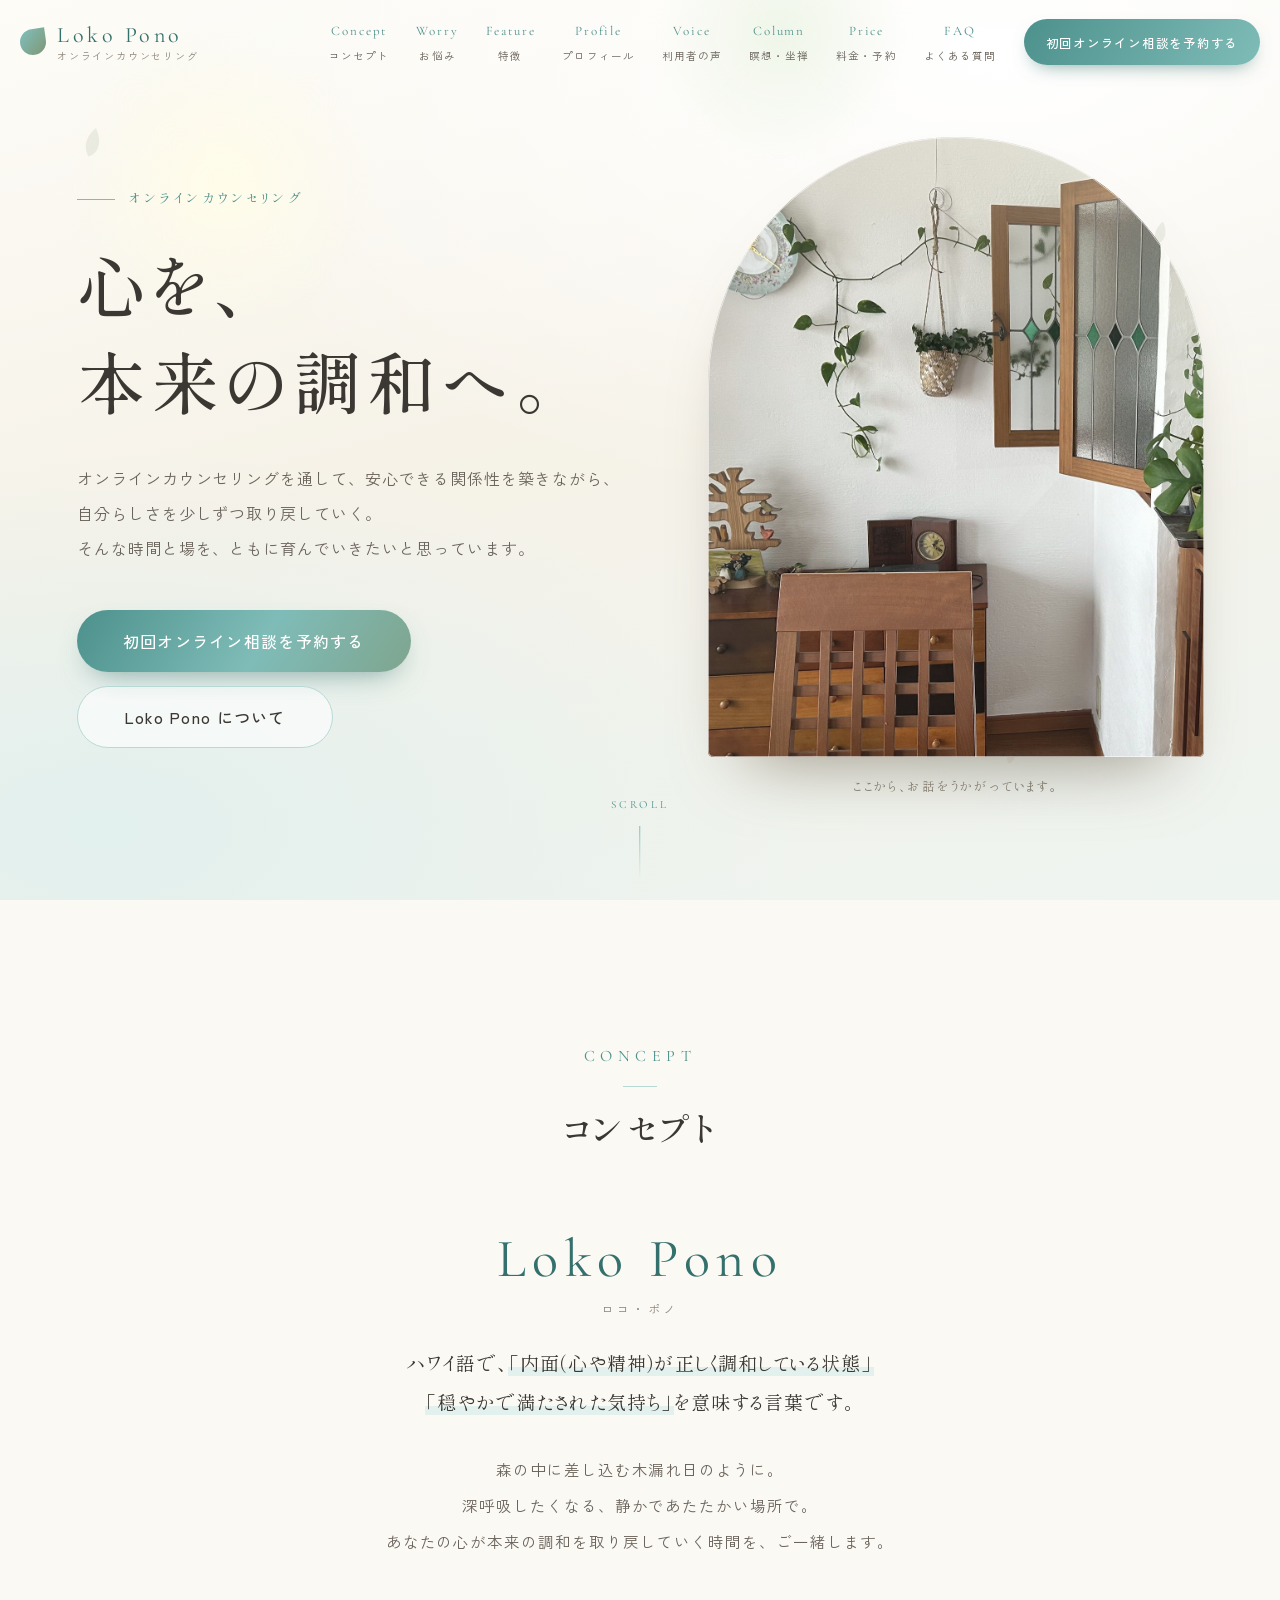
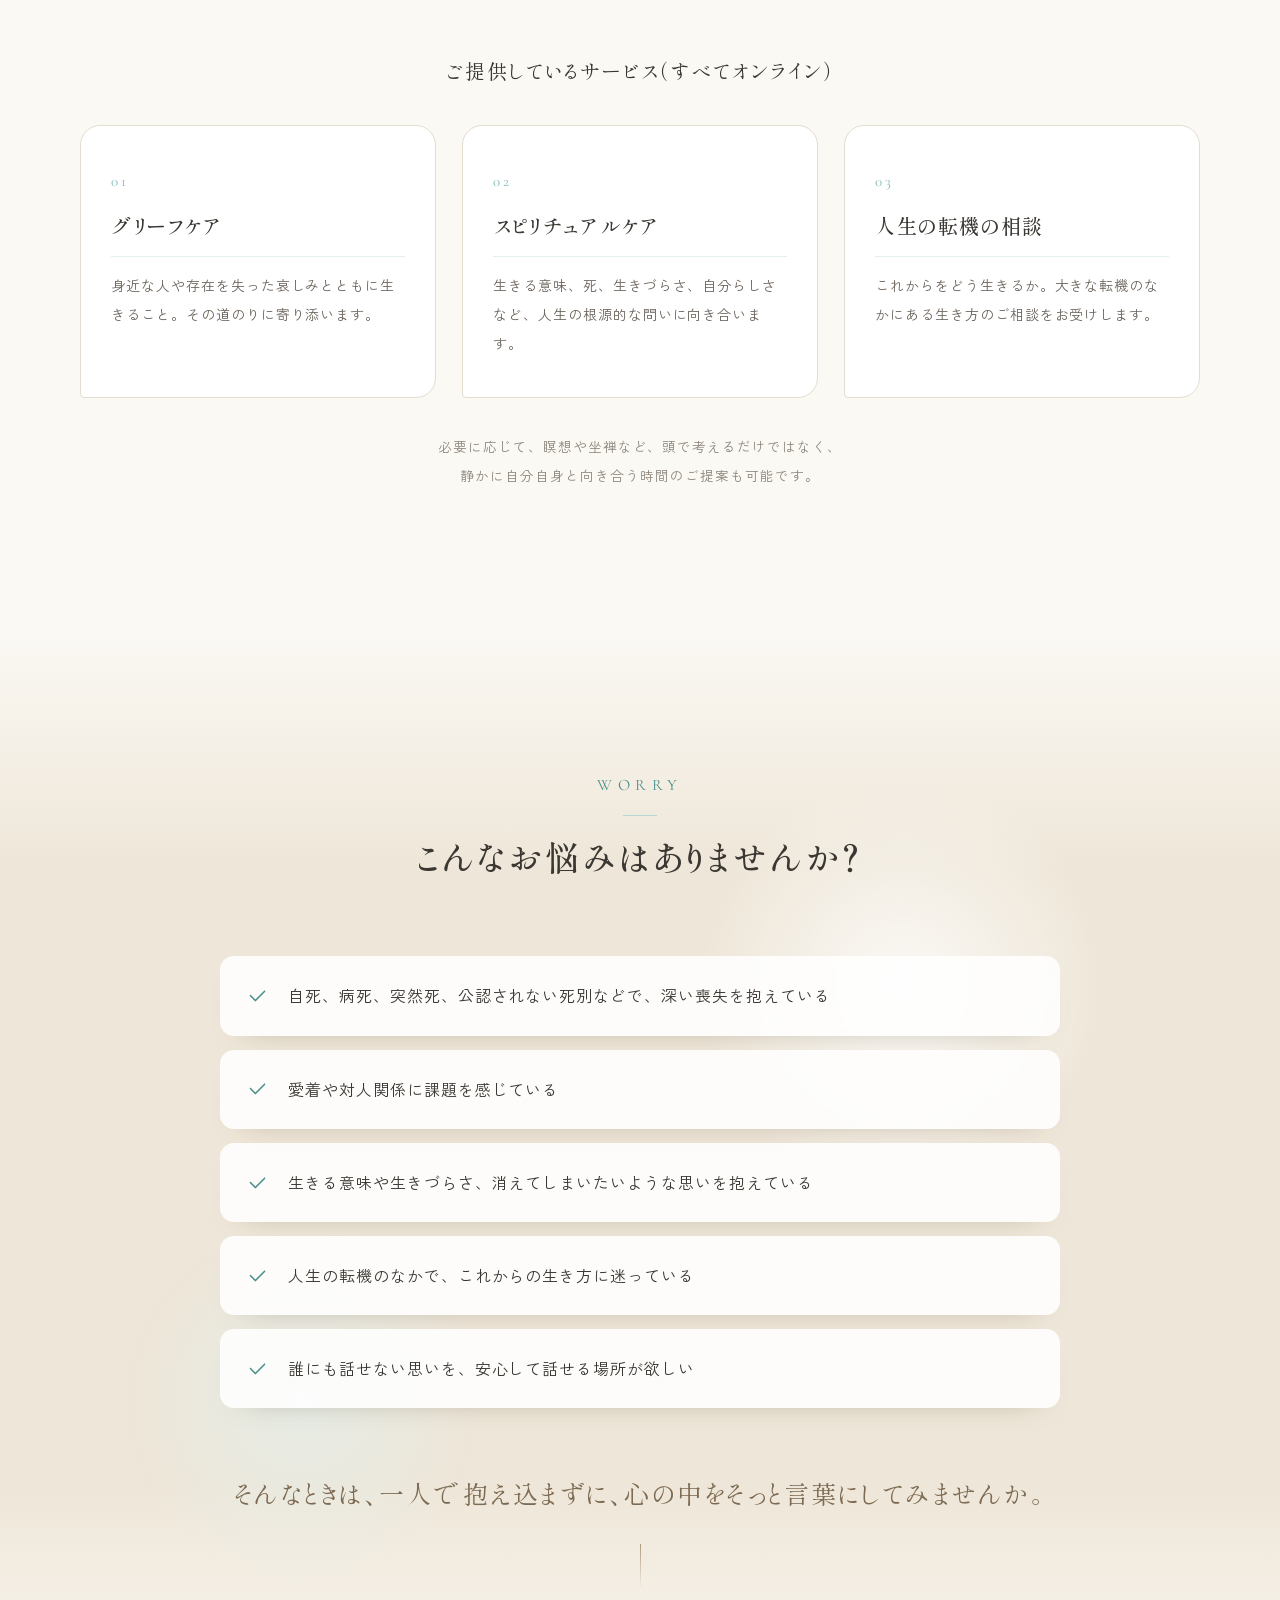
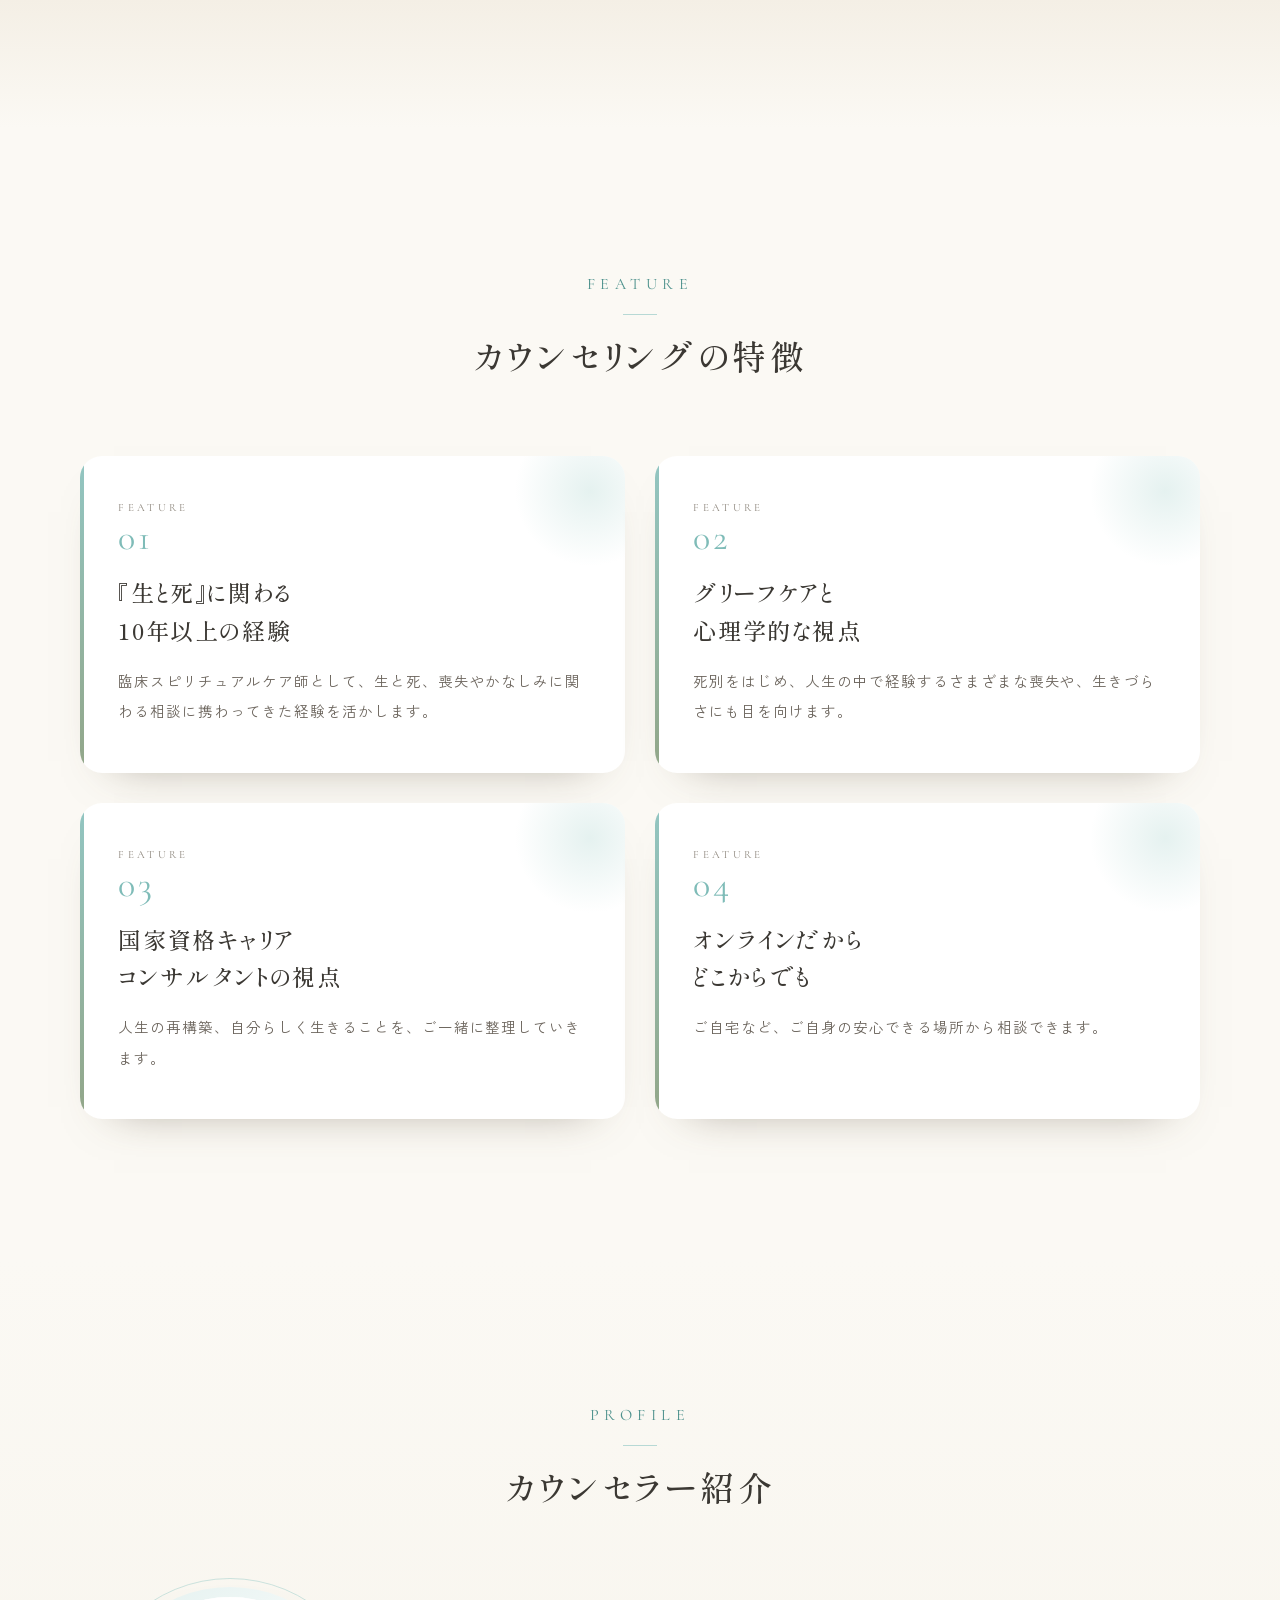
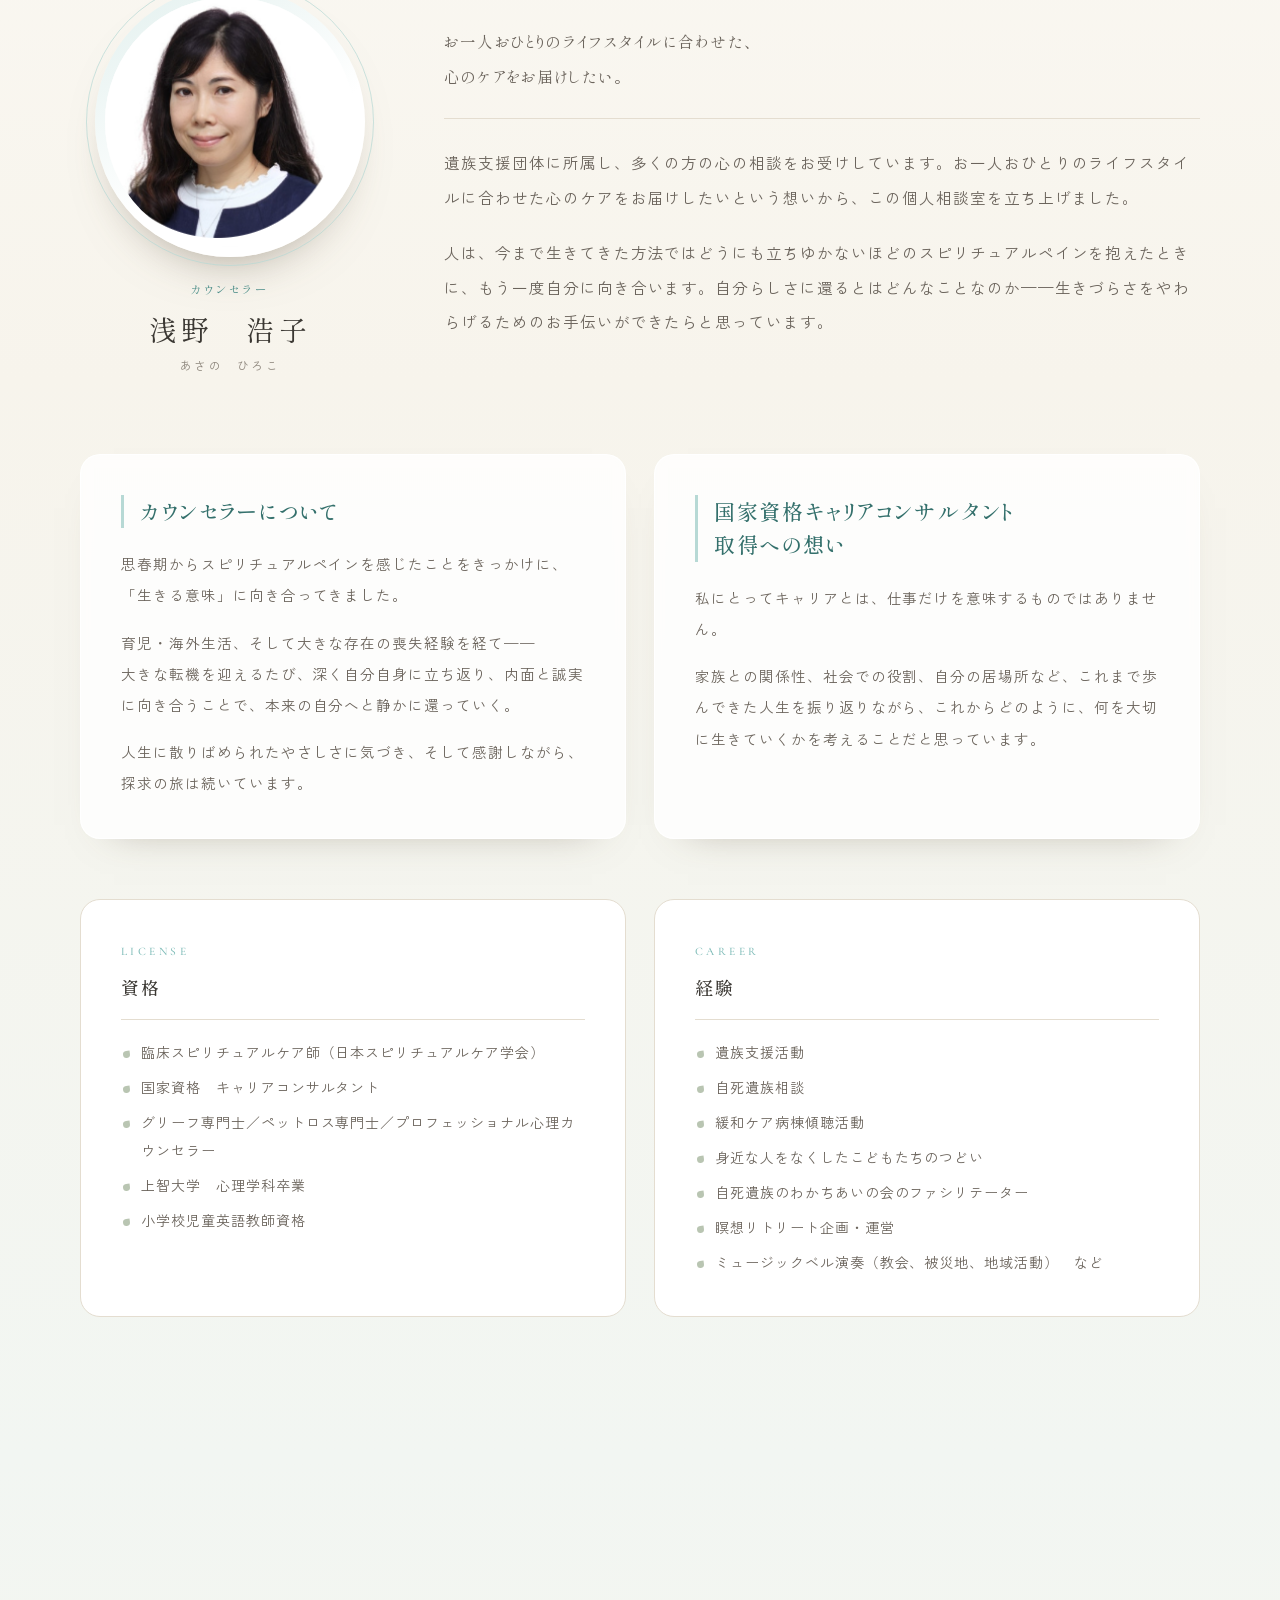
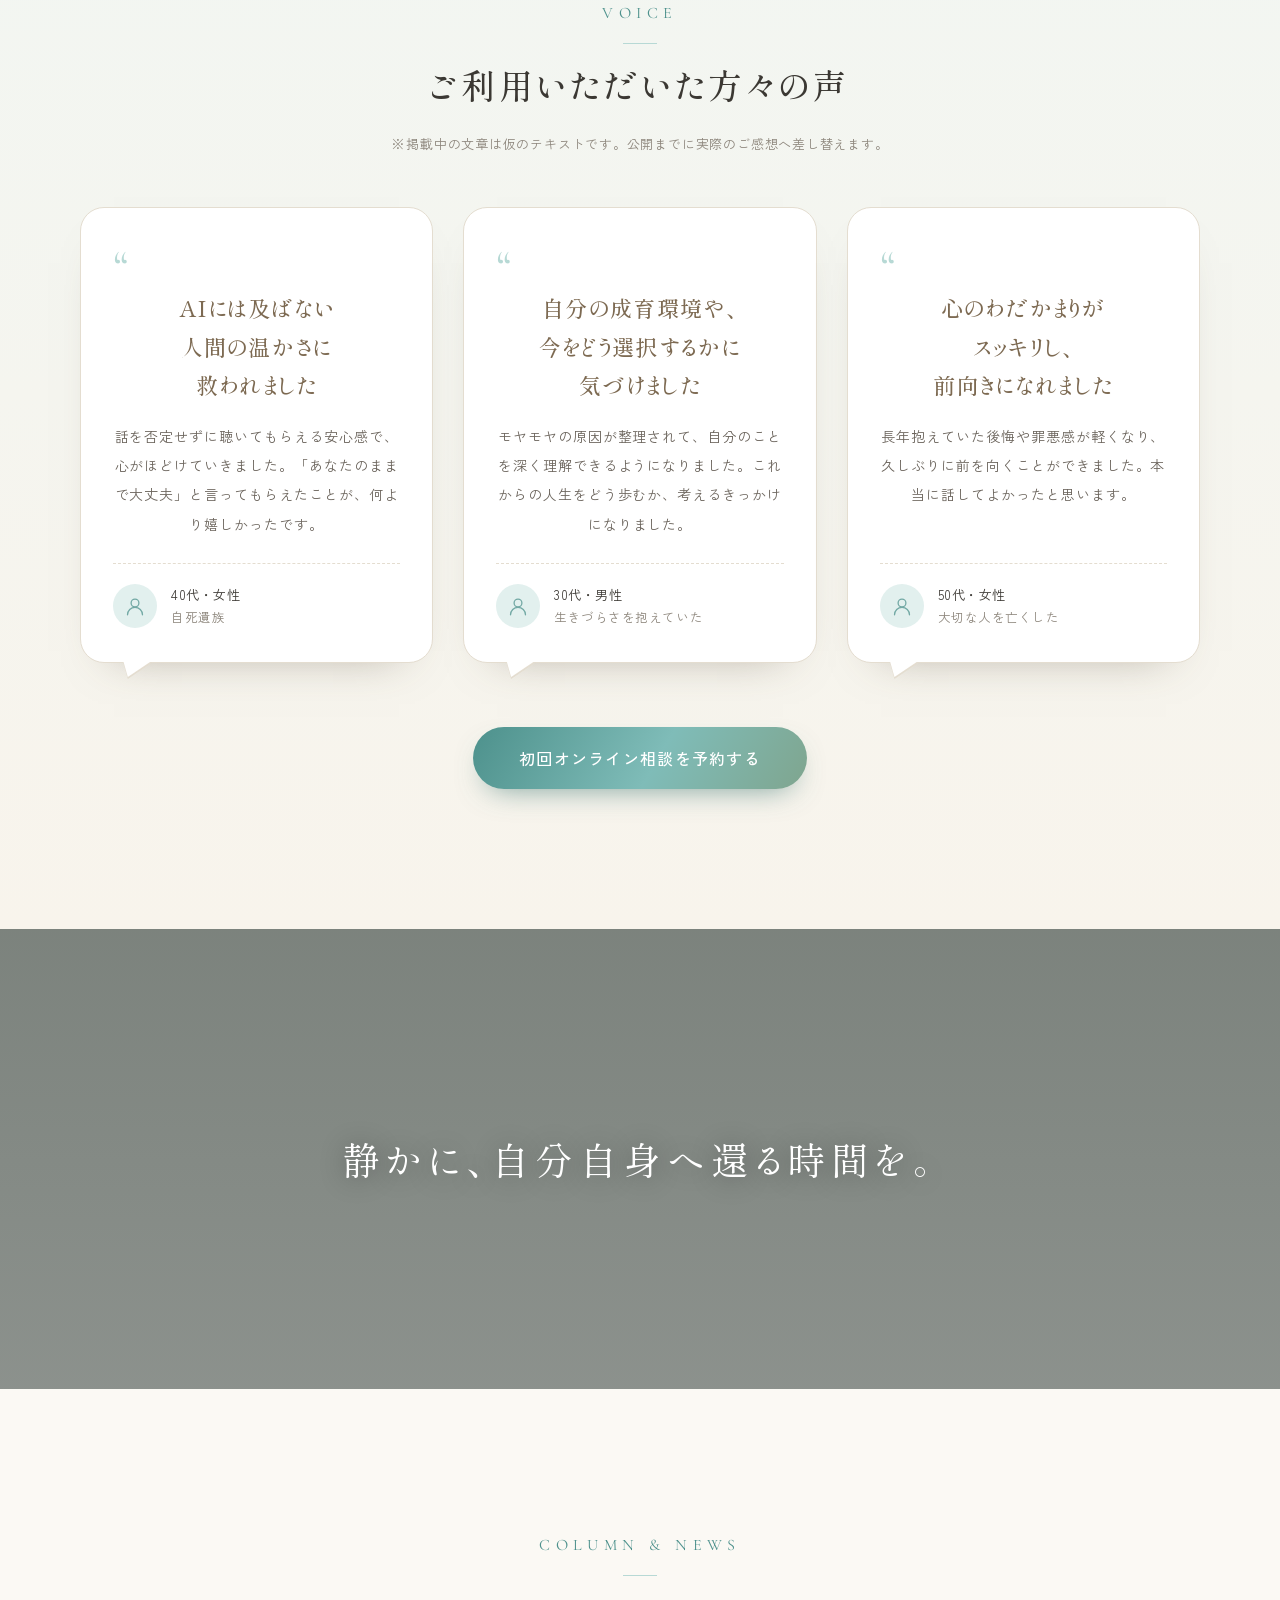
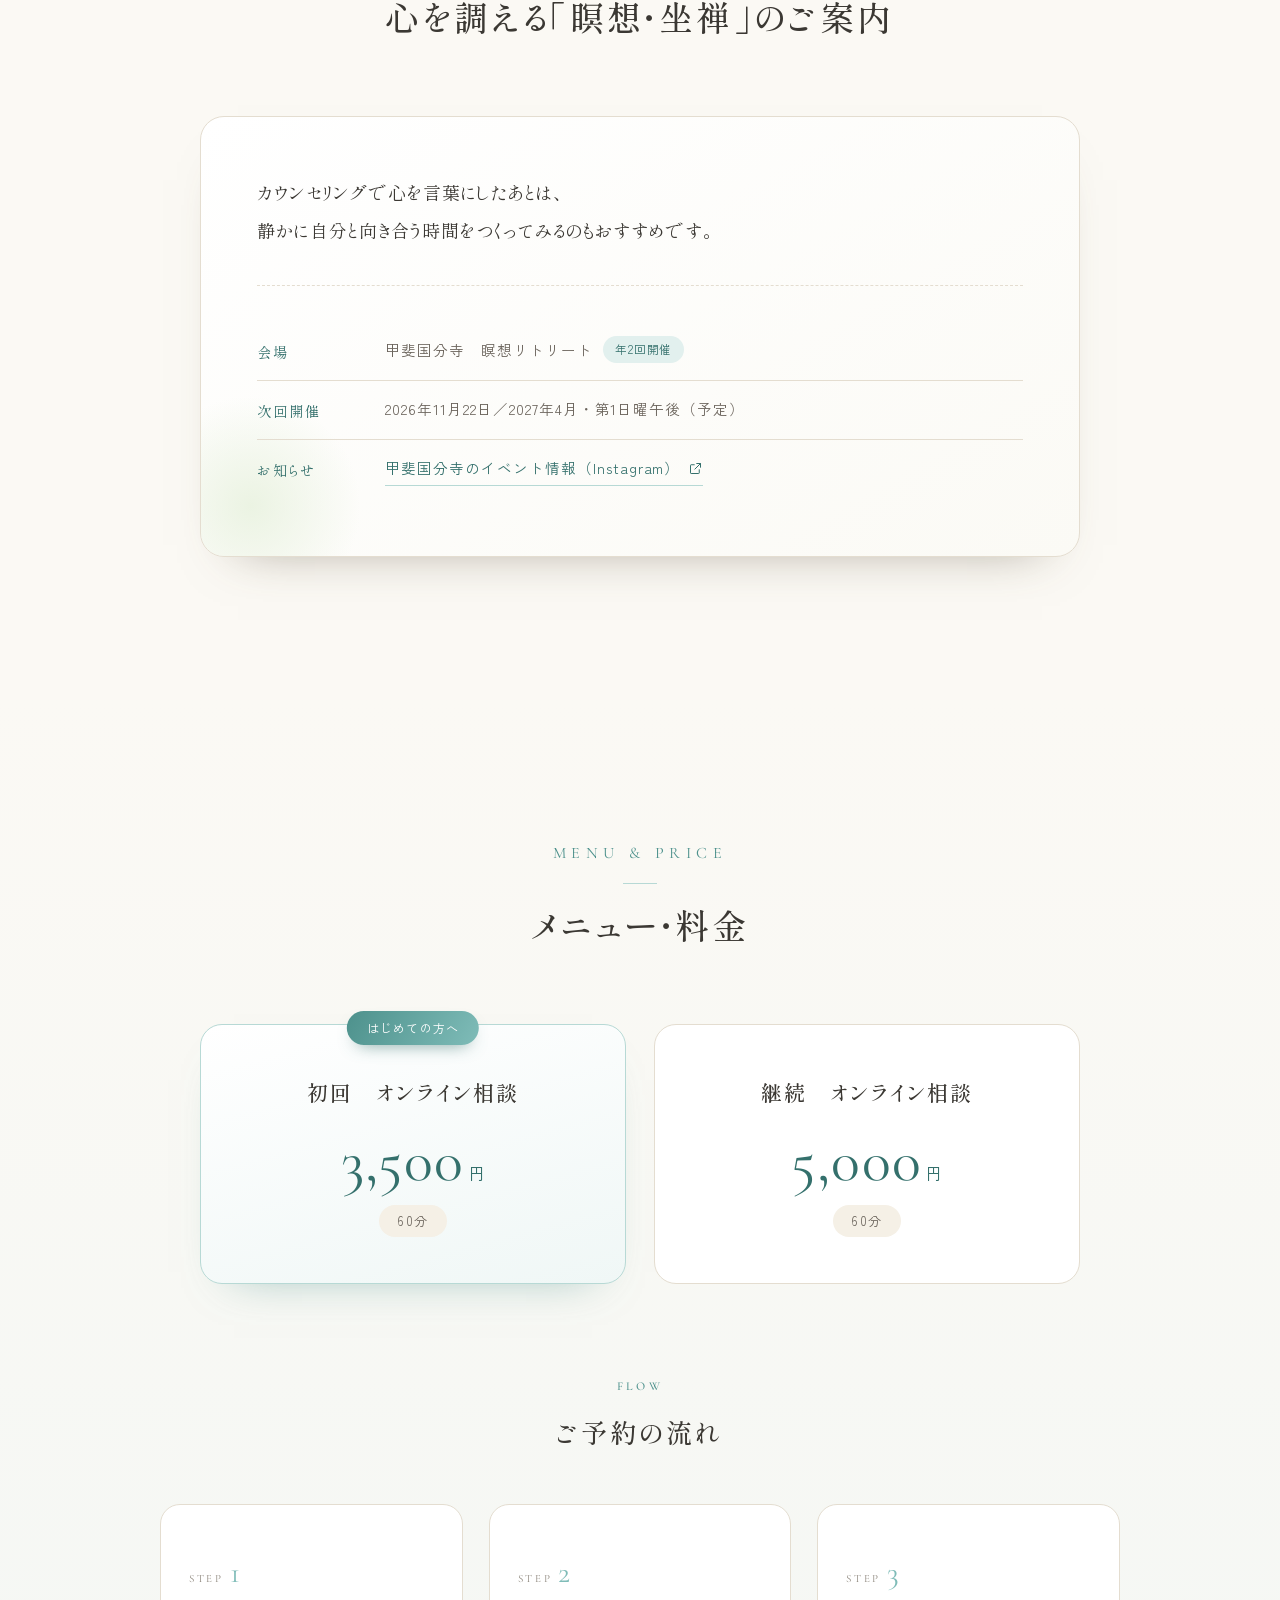
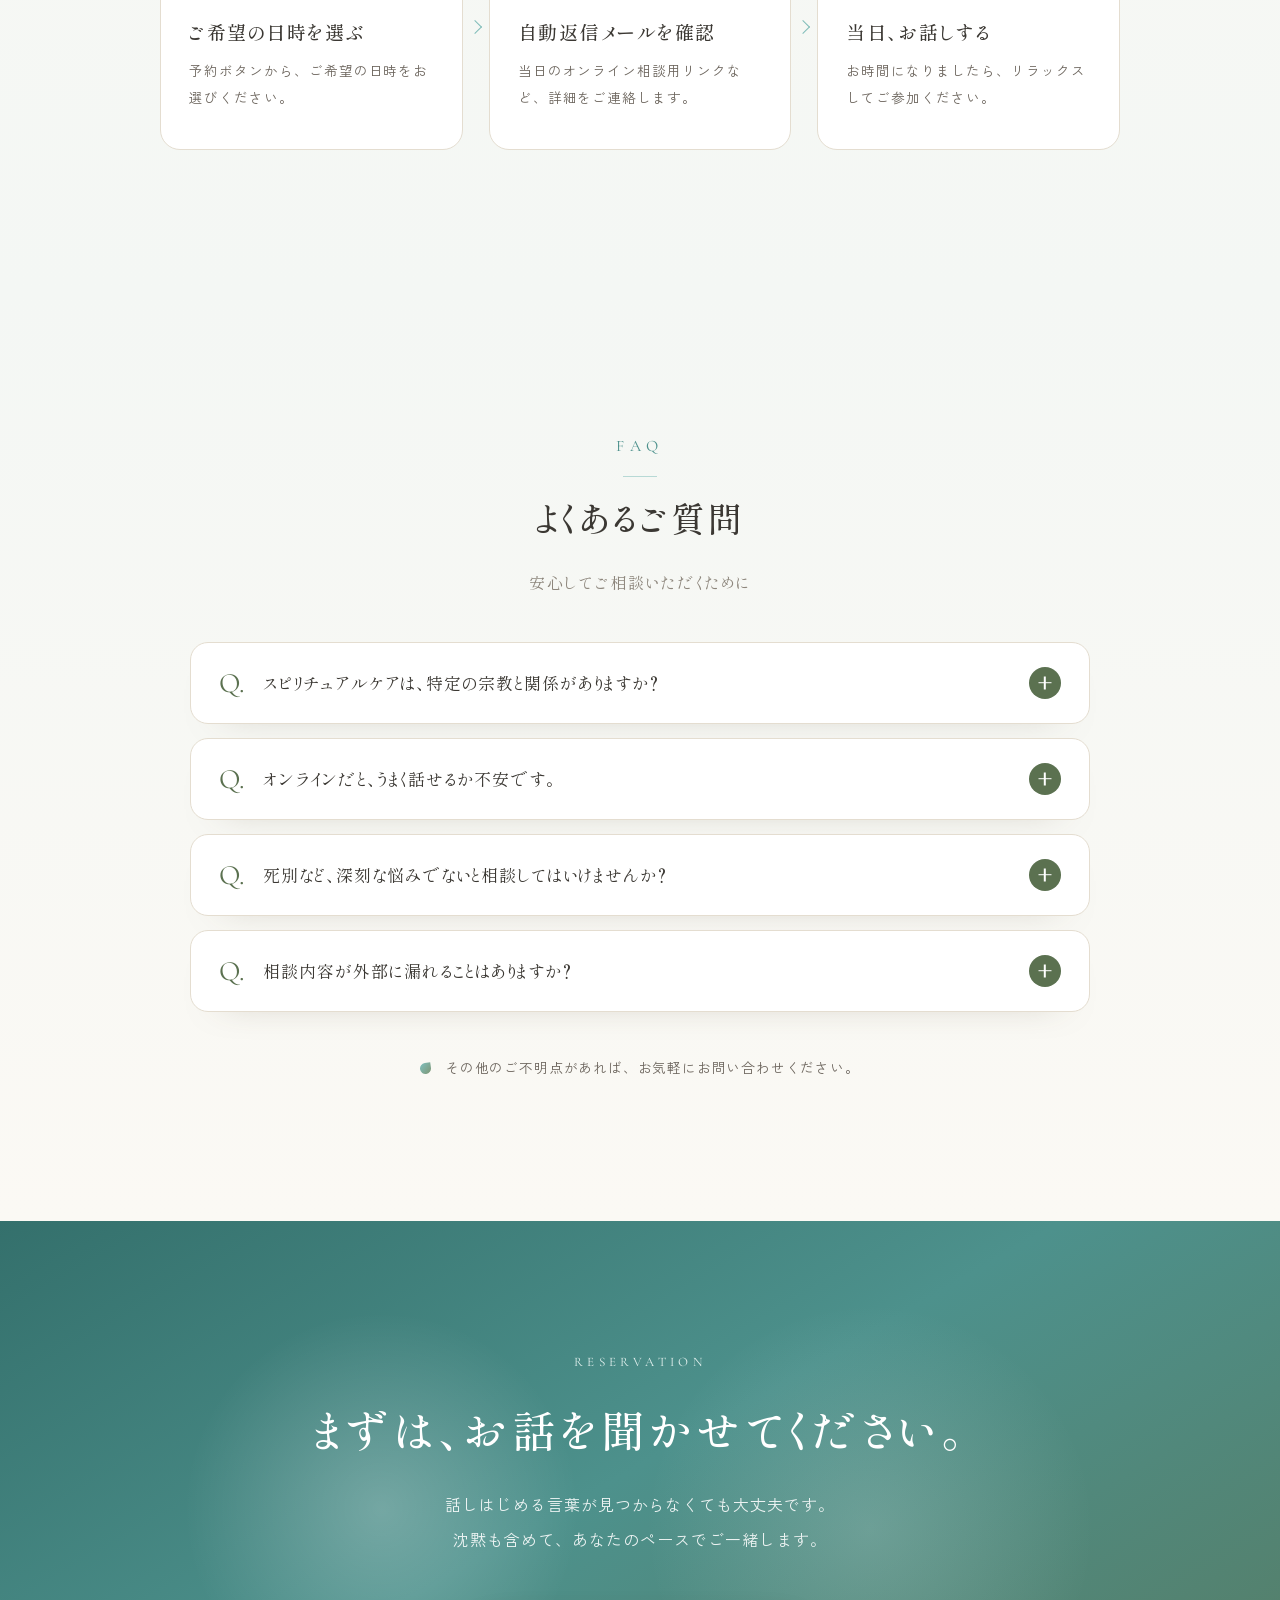
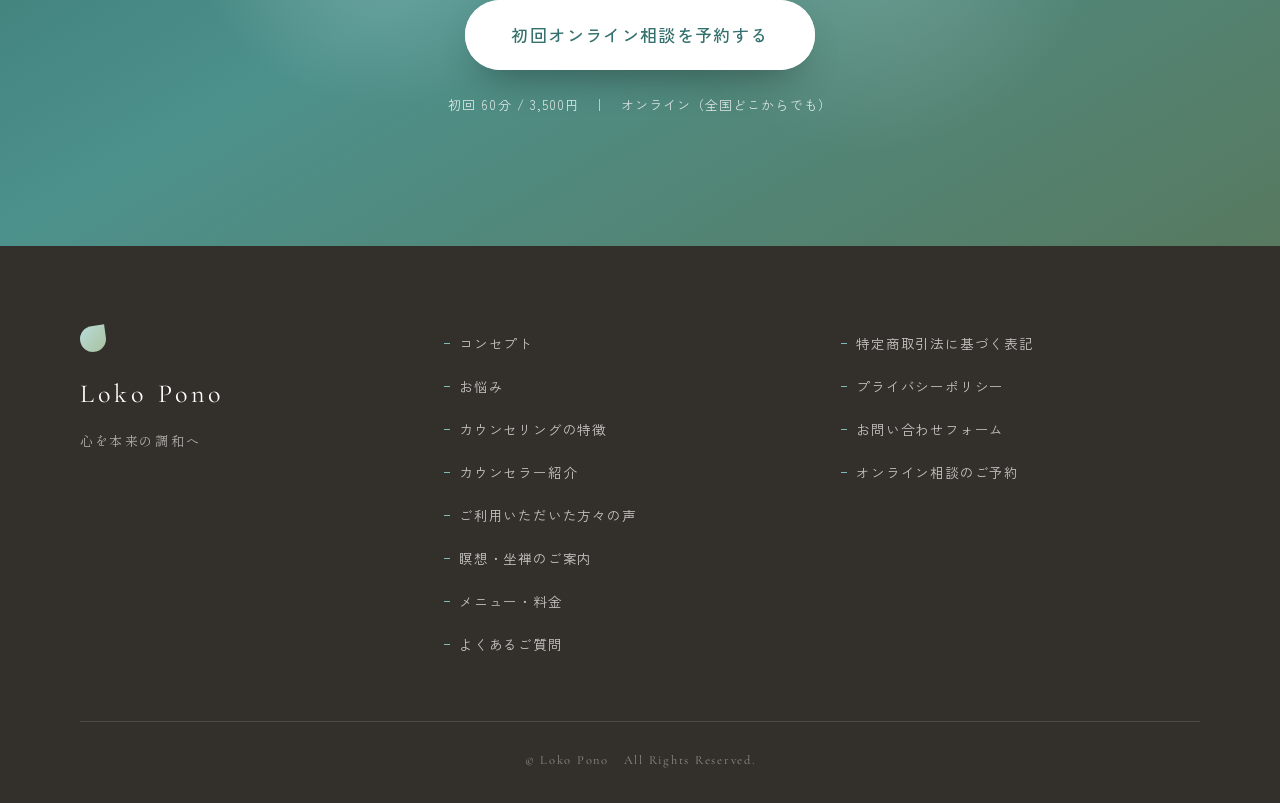
==== index.html @ 76b2fbe5 "Add files via upload" ====
<!DOCTYPE html>
<html lang="ja">
<head>
<meta charset="UTF-8">
<meta name="viewport" content="width=device-width, initial-scale=1.0">
<title>Loko Pono（ロコ・ポノ）｜心を、本来の調和へ。オンラインカウンセリング</title>
<meta name="description" content="グリーフケア・スピリチュアルケア・人生の転機の相談を行うオンラインカウンセリング Loko Pono。臨床スピリチュアルケア師／国家資格キャリアコンサルタントの浅野浩子が、安心して話せる場をご用意します。">
<meta name="format-detection" content="telephone=no">

<meta property="og:type" content="website">
<meta property="og:title" content="Loko Pono（ロコ・ポノ）｜心を、本来の調和へ。">
<meta property="og:description" content="オンラインカウンセリングを通して、安心できる関係性を築きながら、自分らしさを少しずつ取り戻していく。">
<meta property="og:image" content="assets/img/room.jpg">

<link rel="preconnect" href="https://fonts.googleapis.com">
<link rel="preconnect" href="https://fonts.gstatic.com" crossorigin>
<link href="https://fonts.googleapis.com/css2?family=Shippori+Mincho+B1:wght@400;500;600&family=Zen+Kaku+Gothic+New:wght@300;400;500;700&family=Cormorant+Garamond:ital,wght@0,300;0,400;1,300&display=swap" rel="stylesheet">
<link rel="stylesheet" href="assets/css/style.css">
</head>
<body>

<!-- ============ ローディング ============ -->
<div class="loader" id="loader">
  <div class="loader__inner">
    <span class="loader__mark" aria-hidden="true"></span>
    <p class="loader__text">Loko&nbsp;Pono</p>
  </div>
</div>

<!-- ============ ヘッダー ============ -->
<header class="header" id="header">
  <div class="header__inner">
    <a href="#hero" class="logo">
      <span class="logo__mark" aria-hidden="true"></span>
      <span class="logo__text">
        <span class="logo__en">Loko Pono</span>
        <span class="logo__ja">オンラインカウンセリング</span>
      </span>
    </a>

    <nav class="gnav" id="gnav" aria-label="メインメニュー">
      <ul class="gnav__list">
        <li><a href="#concept" class="gnav__link"><span class="gnav__en">Concept</span><span class="gnav__ja">コンセプト</span></a></li>
        <li><a href="#worry" class="gnav__link"><span class="gnav__en">Worry</span><span class="gnav__ja">お悩み</span></a></li>
        <li><a href="#feature" class="gnav__link"><span class="gnav__en">Feature</span><span class="gnav__ja">特徴</span></a></li>
        <li><a href="#profile" class="gnav__link"><span class="gnav__en">Profile</span><span class="gnav__ja">プロフィール</span></a></li>
        <li><a href="#voice" class="gnav__link"><span class="gnav__en">Voice</span><span class="gnav__ja">利用者の声</span></a></li>
        <li><a href="#column" class="gnav__link"><span class="gnav__en">Column</span><span class="gnav__ja">瞑想・坐禅</span></a></li>
        <li><a href="#price" class="gnav__link"><span class="gnav__en">Price</span><span class="gnav__ja">料金・予約</span></a></li>
        <li><a href="#faq" class="gnav__link"><span class="gnav__en">FAQ</span><span class="gnav__ja">よくある質問</span></a></li>
      </ul>
      <a href="https://www.ieruba.jp/WTE/site.cgi?m=prfdtlfrm&amp;prof_id=51" target="_blank" rel="noopener" class="gnav__cta">初回オンライン相談を予約する</a>
    </nav>

    <button class="hamburger" id="hamburger" aria-label="メニューを開く" aria-expanded="false" aria-controls="gnav">
      <span></span><span></span><span></span>
    </button>
  </div>
</header>
<div class="nav-overlay" id="navOverlay" hidden></div>

<main>

<!-- ============ 1. ファーストビュー ============ -->
<section class="hero" id="hero">
  <div class="hero__light" aria-hidden="true"></div>
  <div class="hero__leaves" aria-hidden="true">
    <svg class="leaf leaf--1" viewBox="0 0 100 100"><path d="M50 5C25 25 15 55 30 80c20-5 40-30 20-75z"/></svg>
    <svg class="leaf leaf--2" viewBox="0 0 100 100"><path d="M50 5C25 25 15 55 30 80c20-5 40-30 20-75z"/></svg>
    <svg class="leaf leaf--3" viewBox="0 0 100 100"><path d="M50 5C25 25 15 55 30 80c20-5 40-30 20-75z"/></svg>
    <svg class="leaf leaf--4" viewBox="0 0 100 100"><path d="M50 5C25 25 15 55 30 80c20-5 40-30 20-75z"/></svg>
  </div>

  <div class="hero__inner">
    <div class="hero__body">
      <p class="hero__label">オンラインカウンセリング</p>
      <h1 class="hero__catch">
        <span class="line"><span>心を、</span></span>
        <span class="line"><span>本来の調和へ。</span></span>
      </h1>
      <p class="hero__sub">
        オンラインカウンセリングを通して、安心できる関係性を築きながら、<br class="pc-only">
        自分らしさを少しずつ取り戻していく。<br class="pc-only">
        そんな時間と場を、ともに育んでいきたいと思っています。
      </p>
      <div class="hero__actions">
        <a href="https://www.ieruba.jp/WTE/site.cgi?m=prfdtlfrm&amp;prof_id=51" target="_blank" rel="noopener" class="btn btn--primary">
          <span>初回オンライン相談を予約する</span>
        </a>
        <a href="#concept" class="btn btn--ghost"><span>Loko Pono について</span></a>
      </div>
    </div>

    <div class="hero__visual">
      <figure class="arch">
        <img src="assets/img/room.jpg" alt="やわらかな光の差し込む、オンライン相談を行っている部屋" width="1800" height="1522" fetchpriority="high">
        <span class="arch__glow" aria-hidden="true"></span>
      </figure>
      <p class="hero__caption">ここから、お話をうかがっています。</p>
    </div>
  </div>

  <a href="#concept" class="scroll-cue" aria-label="下へスクロール">
    <span class="scroll-cue__text">Scroll</span>
    <span class="scroll-cue__line" aria-hidden="true"></span>
  </a>
</section>

<!-- ============ 2. コンセプト ============ -->
<section class="section concept" id="concept">
  <div class="container">
    <header class="sec-head" data-anim>
      <p class="sec-head__en">Concept</p>
      <h2 class="sec-head__ja">コンセプト</h2>
    </header>

    <div class="concept__lead" data-anim>
      <p class="concept__word">Loko&nbsp;Pono<span class="concept__ruby">ロコ・ポノ</span></p>
      <p class="concept__meaning">
        ハワイ語で、<em>「内面（心や精神）が正しく調和している状態」</em><br>
        <em>「穏やかで満たされた気持ち」</em>を意味する言葉です。
      </p>
      <p class="concept__text">
        森の中に差し込む木漏れ日のように。<br>
        深呼吸したくなる、静かであたたかい場所で。<br>
        あなたの心が本来の調和を取り戻していく時間を、ご一緒します。
      </p>
    </div>

    <div class="services" data-anim>
      <p class="services__title">ご提供しているサービス<br class="sp-only">（すべてオンライン）</p>
      <ul class="services__list">
        <li class="service-card">
          <span class="service-card__num">01</span>
          <h3>グリーフケア</h3>
          <p>身近な人や存在を失った哀しみとともに生きること。その道のりに寄り添います。</p>
        </li>
        <li class="service-card">
          <span class="service-card__num">02</span>
          <h3>スピリチュアルケア</h3>
          <p>生きる意味、死、生きづらさ、自分らしさなど、人生の根源的な問いに向き合います。</p>
        </li>
        <li class="service-card">
          <span class="service-card__num">03</span>
          <h3>人生の転機の相談</h3>
          <p>これからをどう生きるか。大きな転機のなかにある生き方のご相談をお受けします。</p>
        </li>
      </ul>
      <p class="services__note">
        必要に応じて、瞑想や坐禅など、頭で考えるだけではなく、<br class="pc-only">静かに自分自身と向き合う時間のご提案も可能です。
      </p>
    </div>
  </div>
</section>

<!-- ============ 3. お悩み ============ -->
<section class="section worry" id="worry">
  <div class="worry__bg" aria-hidden="true"></div>
  <div class="container">
    <header class="sec-head" data-anim>
      <p class="sec-head__en">Worry</p>
      <h2 class="sec-head__ja">こんなお悩みは<br class="sp-only">ありませんか？</h2>
    </header>

    <ul class="worry__list">
      <li data-anim>自死、病死、突然死、公認されない死別などで、深い喪失を抱えている</li>
      <li data-anim>愛着や対人関係に課題を感じている</li>
      <li data-anim>生きる意味や生きづらさ、消えてしまいたいような思いを抱えている</li>
      <li data-anim>人生の転機のなかで、これからの生き方に迷っている</li>
      <li data-anim>誰にも話せない思いを、安心して話せる場所が欲しい</li>
    </ul>

    <p class="worry__message" data-anim>
      そんなときは、一人で抱え込まずに、<br class="sp-only">心の中をそっと言葉にしてみませんか。
    </p>
  </div>
</section>

<!-- ============ 4. 特徴 ============ -->
<section class="section feature" id="feature">
  <div class="container">
    <header class="sec-head" data-anim>
      <p class="sec-head__en">Feature</p>
      <h2 class="sec-head__ja">カウンセリングの特徴</h2>
    </header>

    <ul class="feature__list">
      <li class="feature-card" data-anim>
        <p class="feature-card__num"><span>Feature</span>01</p>
        <h3 class="feature-card__title">『生と死』に関わる<br>10年以上の経験</h3>
        <p class="feature-card__text">臨床スピリチュアルケア師として、生と死、喪失やかなしみに関わる相談に携わってきた経験を活かします。</p>
      </li>
      <li class="feature-card" data-anim>
        <p class="feature-card__num"><span>Feature</span>02</p>
        <h3 class="feature-card__title">グリーフケアと<br class="pc-only">心理学的な視点</h3>
        <p class="feature-card__text">死別をはじめ、人生の中で経験するさまざまな喪失や、生きづらさにも目を向けます。</p>
      </li>
      <li class="feature-card" data-anim>
        <p class="feature-card__num"><span>Feature</span>03</p>
        <h3 class="feature-card__title">国家資格キャリア<br>コンサルタントの視点</h3>
        <p class="feature-card__text">人生の再構築、自分らしく生きることを、ご一緒に整理していきます。</p>
      </li>
      <li class="feature-card" data-anim>
        <p class="feature-card__num"><span>Feature</span>04</p>
        <h3 class="feature-card__title">オンラインだから<br class="pc-only">どこからでも</h3>
        <p class="feature-card__text">ご自宅など、ご自身の安心できる場所から相談できます。</p>
      </li>
    </ul>
  </div>
</section>

<!-- ============ 5. プロフィール ============ -->
<section class="section profile" id="profile">
  <div class="container">
    <header class="sec-head" data-anim>
      <p class="sec-head__en">Profile</p>
      <h2 class="sec-head__ja">カウンセラー紹介</h2>
    </header>

    <div class="profile__main">
      <div class="profile__visual" data-anim>
        <figure class="profile__photo">
          <img src="assets/img/profile.png" alt="カウンセラー 浅野浩子" width="269" height="247" loading="lazy">
        </figure>
        <div class="profile__name">
          <p class="profile__role">カウンセラー</p>
          <p class="profile__ja">浅野　浩子</p>
          <p class="profile__kana">あさの　ひろこ</p>
        </div>
      </div>

      <div class="profile__body" data-anim>
        <p class="profile__catch">お一人おひとりのライフスタイルに合わせた、<br class="pc-only">心のケアをお届けしたい。</p>
        <p>遺族支援団体に所属し、多くの方の心の相談をお受けしています。お一人おひとりのライフスタイルに合わせた心のケアをお届けしたいという想いから、この個人相談室を立ち上げました。</p>
        <p>人は、今まで生きてきた方法ではどうにも立ちゆかないほどのスピリチュアルペインを抱えたときに、もう一度自分に向き合います。自分らしさに還るとはどんなことなのか——生きづらさをやわらげるためのお手伝いができたらと思っています。</p>
      </div>
    </div>

    <div class="profile__story" data-anim>
      <div class="story-card">
        <h3 class="story-card__title">カウンセラーについて</h3>
        <p>思春期からスピリチュアルペインを感じたことをきっかけに、「生きる意味」に向き合ってきました。</p>
        <p>育児・海外生活、そして大きな存在の喪失経験を経て——<br>大きな転機を迎えるたび、深く自分自身に立ち返り、内面と誠実に向き合うことで、本来の自分へと静かに還っていく。</p>
        <p>人生に散りばめられたやさしさに気づき、そして感謝しながら、探求の旅は続いています。</p>
      </div>
      <div class="story-card">
        <h3 class="story-card__title">国家資格キャリアコンサルタント<br class="pc-only">取得への想い</h3>
        <p>私にとってキャリアとは、仕事だけを意味するものではありません。</p>
        <p>家族との関係性、社会での役割、自分の居場所など、これまで歩んできた人生を振り返りながら、これからどのように、何を大切に生きていくかを考えることだと思っています。</p>
      </div>
    </div>

    <div class="profile__data" data-anim>
      <div class="data-block">
        <h3 class="data-block__title"><span class="data-block__en">License</span>資格</h3>
        <ul class="data-list">
          <li>臨床スピリチュアルケア師（日本スピリチュアルケア学会）</li>
          <li>国家資格　キャリアコンサルタント</li>
          <li>グリーフ専門士／ペットロス専門士／プロフェッショナル心理カウンセラー</li>
          <li>上智大学　心理学科卒業</li>
          <li>小学校児童英語教師資格</li>
        </ul>
      </div>
      <div class="data-block">
        <h3 class="data-block__title"><span class="data-block__en">Career</span>経験</h3>
        <ul class="data-list">
          <li>遺族支援活動</li>
          <li>自死遺族相談</li>
          <li>緩和ケア病棟傾聴活動</li>
          <li>身近な人をなくしたこどもたちのつどい</li>
          <li>自死遺族のわかちあいの会のファシリテーター</li>
          <li>瞑想リトリート企画・運営</li>
          <li>ミュージックベル演奏（教会、被災地、地域活動）　など</li>
        </ul>
      </div>
    </div>
  </div>
</section>

<!-- ============ 6. 利用者の声 ============ -->
<section class="section voice" id="voice">
  <div class="container">
    <header class="sec-head" data-anim>
      <p class="sec-head__en">Voice</p>
      <h2 class="sec-head__ja">ご利用いただいた<br class="sp-only">方々の声</h2>
    </header>

    <p class="voice__note" data-anim>※掲載中の文章は仮のテキストです。公開までに実際のご感想へ差し替えます。</p>

    <ul class="voice__list">
      <li class="voice-card" data-anim>
        <span class="voice-card__quote" aria-hidden="true">“</span>
        <h3 class="voice-card__title">AIには及ばない<br>人間の温かさに<br class="pc-only">救われました</h3>
        <p class="voice-card__text">話を否定せずに聴いてもらえる安心感で、心がほどけていきました。「あなたのままで大丈夫」と言ってもらえたことが、何より嬉しかったです。</p>
        <div class="voice-card__person">
          <span class="voice-card__avatar" aria-hidden="true">
            <svg viewBox="0 0 40 40"><circle cx="20" cy="15.5" r="6"/><path d="M8.5 33.5c0-6.35 5.15-11.5 11.5-11.5s11.5 5.15 11.5 11.5"/></svg>
          </span>
          <p class="voice-card__meta"><span class="voice-card__age">40代・女性</span><span class="voice-card__tag">自死遺族</span></p>
        </div>
      </li>

      <li class="voice-card" data-anim>
        <span class="voice-card__quote" aria-hidden="true">“</span>
        <h3 class="voice-card__title">自分の成育環境や、<br>今をどう選択するかに<br class="pc-only">気づけました</h3>
        <p class="voice-card__text">モヤモヤの原因が整理されて、自分のことを深く理解できるようになりました。これからの人生をどう歩むか、考えるきっかけになりました。</p>
        <div class="voice-card__person">
          <span class="voice-card__avatar" aria-hidden="true">
            <svg viewBox="0 0 40 40"><circle cx="20" cy="15.5" r="6"/><path d="M8.5 33.5c0-6.35 5.15-11.5 11.5-11.5s11.5 5.15 11.5 11.5"/></svg>
          </span>
          <p class="voice-card__meta"><span class="voice-card__age">30代・男性</span><span class="voice-card__tag">生きづらさを抱えていた</span></p>
        </div>
      </li>

      <li class="voice-card" data-anim>
        <span class="voice-card__quote" aria-hidden="true">“</span>
        <h3 class="voice-card__title">心のわだかまりが<br>スッキリし、<br class="pc-only">前向きになれました</h3>
        <p class="voice-card__text">長年抱えていた後悔や罪悪感が軽くなり、久しぶりに前を向くことができました。本当に話してよかったと思います。</p>
        <div class="voice-card__person">
          <span class="voice-card__avatar" aria-hidden="true">
            <svg viewBox="0 0 40 40"><circle cx="20" cy="15.5" r="6"/><path d="M8.5 33.5c0-6.35 5.15-11.5 11.5-11.5s11.5 5.15 11.5 11.5"/></svg>
          </span>
          <p class="voice-card__meta"><span class="voice-card__age">50代・女性</span><span class="voice-card__tag">大切な人を亡くした</span></p>
        </div>
      </li>
    </ul>

    <div class="voice__action" data-anim>
      <a href="https://www.ieruba.jp/WTE/site.cgi?m=prfdtlfrm&amp;prof_id=51" target="_blank" rel="noopener" class="btn btn--primary">
        <span>初回オンライン相談を予約する</span>
      </a>
    </div>
  </div>
</section>

<!-- ============ パララックス帯 ============ -->
<section class="parallax" aria-label="相談室の風景">
  <div class="parallax__bg" aria-hidden="true"></div>
  <div class="parallax__inner">
    <p class="parallax__text" data-anim>
      静かに、<br class="sp-only">自分自身へ還る時間を。
    </p>
  </div>
</section>

<!-- ============ 7. コラム・お知らせ ============ -->
<section class="section column" id="column">
  <div class="container">
    <header class="sec-head" data-anim>
      <p class="sec-head__en">Column &amp; News</p>
      <h2 class="sec-head__ja">心を調える<br class="sp-only">「瞑想・坐禅」のご案内</h2>
    </header>

    <div class="column__box" data-anim>
      <p class="column__lead">
        カウンセリングで心を言葉にしたあとは、<br class="pc-only">静かに自分と向き合う時間をつくってみるのもおすすめです。
      </p>

      <dl class="column__info">
        <div class="column__row">
          <dt>会場</dt>
          <dd>甲斐国分寺　瞑想リトリート<span class="tag">年2回開催</span></dd>
        </div>
        <div class="column__row">
          <dt>次回開催</dt>
          <dd>2026年11月22日<br class="sp-only">／2027年4月・第1日曜午後（予定）</dd>
        </div>
        <div class="column__row">
          <dt>お知らせ</dt>
          <dd>
            <a href="https://www.instagram.com/kaikokubunji?igsh=amM2YnhxbWsxb3Ew" target="_blank" rel="noopener" class="link-ex">
              甲斐国分寺のイベント情報（Instagram）
              <svg viewBox="0 0 24 24" aria-hidden="true"><path d="M14 4h6v6M20 4l-9 9M18 14v5a1 1 0 0 1-1 1H5a1 1 0 0 1-1-1V7a1 1 0 0 1 1-1h5"/></svg>
            </a>
          </dd>
        </div>
      </dl>
    </div>
  </div>
</section>

<!-- ============ 8. 料金・予約の流れ ============ -->
<section class="section price" id="price">
  <div class="container">
    <header class="sec-head" data-anim>
      <p class="sec-head__en">Menu &amp; Price</p>
      <h2 class="sec-head__ja">メニュー・料金</h2>
    </header>

    <ul class="price__list">
      <li class="price-card price-card--first" data-anim>
        <span class="price-card__badge">はじめての方へ</span>
        <h3 class="price-card__title">初回　オンライン相談</h3>
        <p class="price-card__value"><span class="num">3,500</span><span class="yen">円</span></p>
        <p class="price-card__time">60分</p>
      </li>
      <li class="price-card" data-anim>
        <h3 class="price-card__title">継続　オンライン相談</h3>
        <p class="price-card__value"><span class="num">5,000</span><span class="yen">円</span></p>
        <p class="price-card__time">60分</p>
      </li>
    </ul>

    <div class="flow" data-anim>
      <h3 class="flow__title"><span class="flow__en">Flow</span>ご予約の流れ</h3>
      <ol class="flow__list">
        <li class="flow-step">
          <span class="flow-step__num">STEP<b>1</b></span>
          <h4>ご希望の日時を選ぶ</h4>
          <p>予約ボタンから、ご希望の日時をお選びください。</p>
        </li>
        <li class="flow-step">
          <span class="flow-step__num">STEP<b>2</b></span>
          <h4>自動返信メールを確認</h4>
          <p>当日のオンライン相談用リンクなど、詳細をご連絡します。</p>
        </li>
        <li class="flow-step">
          <span class="flow-step__num">STEP<b>3</b></span>
          <h4>当日、お話しする</h4>
          <p>お時間になりましたら、リラックスしてご参加ください。</p>
        </li>
      </ol>
    </div>
  </div>
</section>

<!-- ============ 9. よくあるご質問 ============ -->
<!-- ▼要確認：回答文はこちらで作成した文案です。実際の運用に合わせてご調整ください。 -->
<section class="section faq" id="faq">
  <div class="container">
    <header class="sec-head" data-anim>
      <p class="sec-head__en">FAQ</p>
      <h2 class="sec-head__ja">よくあるご質問</h2>
    </header>

    <p class="faq__lead" data-anim>安心してご相談いただくために</p>

    <ul class="faq__list" id="faqList">
      <li class="faq-item" data-anim>
        <h3 class="faq-item__head">
          <button type="button" class="faq-item__q" id="faqQ1" aria-expanded="false" aria-controls="faqA1">
            <span class="faq-item__mark" aria-hidden="true">Q.</span>
            <span class="faq-item__text">スピリチュアルケアは、特定の宗教と関係がありますか？</span>
            <span class="faq-item__icon" aria-hidden="true"></span>
          </button>
        </h3>
        <div class="faq-item__a" id="faqA1" role="region" aria-labelledby="faqQ1">
          <div class="faq-item__a-inner">
            <span class="faq-item__mark faq-item__mark--a" aria-hidden="true">A.</span>
            <p>特定の宗教や信仰をおすすめすることは一切ありません。スピリチュアルケアとは、「生きる意味」「なぜ自分だったのか」といった、人が根源的に抱く問いに寄り添う関わりのことです。信仰をお持ちの方も、そうでない方も、同じように安心してお話しいただけます。</p>
          </div>
        </div>
      </li>

      <li class="faq-item" data-anim>
        <h3 class="faq-item__head">
          <button type="button" class="faq-item__q" id="faqQ2" aria-expanded="false" aria-controls="faqA2">
            <span class="faq-item__mark" aria-hidden="true">Q.</span>
            <span class="faq-item__text">オンラインだと、うまく話せるか不安です。</span>
            <span class="faq-item__icon" aria-hidden="true"></span>
          </button>
        </h3>
        <div class="faq-item__a" id="faqA2" role="region" aria-labelledby="faqQ2">
          <div class="faq-item__a-inner">
            <span class="faq-item__mark faq-item__mark--a" aria-hidden="true">A.</span>
            <p>上手にお話しいただこうとしなくて大丈夫です。言葉が出てこない時間や沈黙も、大切な時間としてご一緒します。話す順番がまとまっていなくても、途中で止まってもかまいません。あなたのペースに合わせてお聴きします。</p>
          </div>
        </div>
      </li>

      <li class="faq-item" data-anim>
        <h3 class="faq-item__head">
          <button type="button" class="faq-item__q" id="faqQ3" aria-expanded="false" aria-controls="faqA3">
            <span class="faq-item__mark" aria-hidden="true">Q.</span>
            <span class="faq-item__text">死別など、深刻な悩みでないと相談してはいけませんか？</span>
            <span class="faq-item__icon" aria-hidden="true"></span>
          </button>
        </h3>
        <div class="faq-item__a" id="faqA3" role="region" aria-labelledby="faqQ3">
          <div class="faq-item__a-inner">
            <span class="faq-item__mark faq-item__mark--a" aria-hidden="true">A.</span>
            <p>そのようなことはありません。「なんとなくしんどい」「誰かに聞いてほしいだけ」というきっかけでも十分です。ご自身では小さなことに思えても、言葉にしてみることで整理されていくものがあります。どうぞそのままお持ちください。</p>
          </div>
        </div>
      </li>

      <li class="faq-item" data-anim>
        <h3 class="faq-item__head">
          <button type="button" class="faq-item__q" id="faqQ4" aria-expanded="false" aria-controls="faqA4">
            <span class="faq-item__mark" aria-hidden="true">Q.</span>
            <span class="faq-item__text">相談内容が外部に漏れることはありますか？</span>
            <span class="faq-item__icon" aria-hidden="true"></span>
          </button>
        </h3>
        <div class="faq-item__a" id="faqA4" role="region" aria-labelledby="faqQ4">
          <div class="faq-item__a-inner">
            <span class="faq-item__mark faq-item__mark--a" aria-hidden="true">A.</span>
            <p>お話しいただいた内容の秘密は厳守いたします。ご本人の同意なく、ご家族を含む第三者にお伝えすることはありません。ただし、ご自身や他の方の生命に関わる危険があると判断される場合に限り、必要な範囲で関係機関と連携させていただくことがあります。</p>
          </div>
        </div>
      </li>
    </ul>

    <p class="faq__foot" data-anim>
      <span class="faq__leaf" aria-hidden="true"></span>
      その他のご不明点があれば、お気軽にお問い合わせください。
    </p>
  </div>
</section>

<!-- ============ CTA ============ -->
<section class="cta" id="contact">
  <div class="cta__light" aria-hidden="true"></div>
  <div class="container">
    <div class="cta__inner" data-anim>
      <p class="cta__en">Reservation</p>
      <h2 class="cta__title">まずは、<br class="sp-only">お話を聞かせてください。</h2>
      <p class="cta__text">
        話しはじめる言葉が見つからなくても大丈夫です。<br>
        沈黙も含めて、あなたのペースでご一緒します。
      </p>
      <a href="https://www.ieruba.jp/WTE/site.cgi?m=prfdtlfrm&amp;prof_id=51" target="_blank" rel="noopener" class="btn btn--primary btn--lg">
        <span>初回オンライン相談を予約する</span>
      </a>
      <p class="cta__note">初回 60分 / 3,500円　｜　オンライン（全国どこからでも）</p>
    </div>
  </div>
</section>

</main>

<!-- ============ フッター ============ -->
<footer class="footer">
  <div class="container footer__inner">
    <div class="footer__brand">
      <span class="logo__mark logo__mark--light" aria-hidden="true"></span>
      <p class="footer__name">Loko Pono</p>
      <p class="footer__concept">心を本来の調和へ</p>
    </div>

    <nav class="footer__nav" aria-label="フッターメニュー">
      <ul>
        <li><a href="#concept">コンセプト</a></li>
        <li><a href="#worry">お悩み</a></li>
        <li><a href="#feature">カウンセリングの特徴</a></li>
        <li><a href="#profile">カウンセラー紹介</a></li>
        <li><a href="#voice">ご利用いただいた方々の声</a></li>
        <li><a href="#column">瞑想・坐禅のご案内</a></li>
        <li><a href="#price">メニュー・料金</a></li>
        <li><a href="#faq">よくあるご質問</a></li>
      </ul>
      <ul>
        <li><a href="#">特定商取引法に基づく表記</a></li>
        <li><a href="#">プライバシーポリシー</a></li>
        <li><a href="#">お問い合わせフォーム</a></li>
        <li><a href="https://www.ieruba.jp/WTE/site.cgi?m=prfdtlfrm&amp;prof_id=51" target="_blank" rel="noopener">オンライン相談のご予約</a></li>
      </ul>
    </nav>
  </div>
  <p class="copyright">&copy; Loko Pono　All Rights Reserved.</p>
</footer>

<!-- ============ スマホ固定CTA ============ -->
<div class="fixed-cta" id="fixedCta">
  <a href="https://www.ieruba.jp/WTE/site.cgi?m=prfdtlfrm&amp;prof_id=51" target="_blank" rel="noopener">
    初回オンライン相談を予約する
  </a>
</div>

<script src="assets/js/main.js"></script>
</body>
</html>
---- assets/css/style.css ----
@charset "UTF-8";

/* =========================================================
   Loko Pono LP  /  style.css
   カラー：淡いターコイズブルー・アースカラー・白・緑・茶
   ========================================================= */

/* ---------- 1. トークン ---------- */
:root{
  /* base */
  --c-bg:          #fbf9f4;   /* 生成りの白 */
  --c-bg-warm:     #f5f0e6;   /* アース系の下地 */
  --c-white:       #ffffff;

  /* turquoise */
  --c-tq-pale:     #e2f0ee;
  --c-tq-light:    #b7d9d5;
  --c-tq:          #7fbcb8;
  --c-tq-deep:     #4d918c;
  --c-tq-dark:     #34706c;

  /* earth / green */
  --c-earth-pale:  #eee6d8;
  --c-earth:       #b09a7e;
  --c-earth-deep:  #7d6a52;
  --c-green:       #7f9673;
  --c-green-deep:  #5b7150;

  /* text */
  --c-ink:         #3b3833;
  --c-ink-mid:     #6b645c;
  --c-ink-soft:    #8d867c;
  --c-line:        #e4ddd0;

  /* type */
  --f-mincho: "Shippori Mincho B1", "Yu Mincho", "YuMincho", "Hiragino Mincho ProN", serif;
  --f-gothic: "Zen Kaku Gothic New", "Hiragino Sans", "Yu Gothic", "Meiryo", sans-serif;
  --f-en:     "Cormorant Garamond", "Shippori Mincho B1", serif;

  /* layout */
  --w-container: 1120px;
  --pad-x: 6vw;
  --header-h: 84px;
  --ease: cubic-bezier(.22,.61,.36,1);
}

/* ---------- 2. リセット ---------- */
*,*::before,*::after{ box-sizing:border-box; }
html{
  -webkit-text-size-adjust:100%;
  scroll-behavior:smooth;
  scroll-padding-top: var(--header-h);
}
body{
  margin:0;
  background:var(--c-bg);
  color:var(--c-ink);
  font-family:var(--f-gothic);
  font-weight:400;
  font-size:16px;
  line-height:2;
  letter-spacing:.06em;
  font-feature-settings:"palt";
  overflow-x:hidden;
  -webkit-font-smoothing:antialiased;
}
img{ max-width:100%; height:auto; display:block; }
a{ color:inherit; text-decoration:none; transition:opacity .3s var(--ease), color .3s var(--ease); }
ul,ol,dl,dd{ margin:0; padding:0; list-style:none; }
h1,h2,h3,h4,p,figure,blockquote{ margin:0; }
button{ font:inherit; color:inherit; background:none; border:0; cursor:pointer; }
em{ font-style:normal; }
::selection{ background:var(--c-tq-light); color:var(--c-ink); }

/* ---------- 3. 共通ユーティリティ ---------- */
.container{
  width:min(var(--w-container), calc(100% - var(--pad-x) * 2));
  margin-inline:auto;
}
.pc-only{ display:inline; }
.sp-only{ display:none; }

.section{
  position:relative;
  padding: clamp(80px, 11vw, 140px) 0;
}

/* --- セクション見出し --- */
.sec-head{
  text-align:center;
  margin-bottom: clamp(42px, 6vw, 72px);
}
.sec-head__en{
  font-family:var(--f-en);
  font-size: clamp(13px, 1.4vw, 16px);
  letter-spacing:.34em;
  text-transform:uppercase;
  color:var(--c-tq-deep);
  margin-bottom:14px;
}
.sec-head__en::after{
  content:"";
  display:block;
  width:34px; height:1px;
  margin:14px auto 0;
  background:var(--c-tq-light);
}
.sec-head__ja{
  font-family:var(--f-mincho);
  font-weight:500;
  font-size: clamp(23px, 3.2vw, 34px);
  line-height:1.6;
  letter-spacing:.1em;
}

/* --- ボタン --- */
.btn{
  --btn-bg: var(--c-tq-deep);
  position:relative;
  display:inline-flex;
  align-items:center;
  justify-content:center;
  gap:.6em;
  min-height:62px;
  padding:0 clamp(26px,3.6vw,46px);
  border-radius:999px;
  font-family:var(--f-gothic);
  font-weight:500;
  font-size: clamp(14px,1.5vw,16px);
  letter-spacing:.08em;
  line-height:1.5;
  text-align:center;
  overflow:hidden;
  transition:transform .4s var(--ease), box-shadow .4s var(--ease);
}
.btn span{ position:relative; z-index:1; }
.btn::after{
  content:"";
  position:absolute; inset:0;
  background:var(--btn-bg);
  transform:scale(1);
  transition:filter .4s var(--ease);
}
.btn--primary{
  color:#fff;
  box-shadow:0 12px 30px -14px rgba(52,112,108,.7);
}
.btn--primary::after{
  background:linear-gradient(120deg, var(--c-tq-deep) 0%, var(--c-tq) 55%, var(--c-green) 130%);
}
.btn--primary:hover{
  transform:translateY(-3px);
  box-shadow:0 18px 36px -14px rgba(52,112,108,.85);
}
.btn--primary:hover::after{ filter:brightness(1.08); }
.btn--lg{ min-height:70px; font-size: clamp(15px,1.7vw,17px); }

.btn--ghost{
  color:var(--c-ink);
  border:1px solid var(--c-tq-light);
  background:rgba(255,255,255,.6);
  backdrop-filter:blur(4px);
}
.btn--ghost::after{ display:none; }
.btn--ghost:hover{
  background:var(--c-tq-pale);
  transform:translateY(-3px);
}

/* --- スクロールアニメーション --- */
[data-anim]{
  opacity:0;
  transform:translateY(28px);
  transition:opacity 1s var(--ease), transform 1s var(--ease);
}
[data-anim].is-visible{ opacity:1; transform:none; }
@media (prefers-reduced-motion: reduce){
  html{ scroll-behavior:auto; }
  [data-anim]{ opacity:1; transform:none; transition:none; }
  *,*::before,*::after{ animation-duration:.001s !important; transition-duration:.001s !important; }
}

/* ---------- 4. ローダー ---------- */
.loader{
  position:fixed; inset:0; z-index:9999;
  display:grid; place-items:center;
  background:var(--c-bg);
  /* JS が動かない場合でも必ず消えるよう、CSS 側にも退場アニメーションを持たせる */
  animation:loaderOut .8s var(--ease) 1.9s forwards;
}
.loader.is-hidden{ animation:loaderOut .6s var(--ease) forwards; }
@keyframes loaderOut{
  to{ opacity:0; visibility:hidden; pointer-events:none; }
}
.loader__inner{ text-align:center; }
.loader__mark{
  display:block;
  width:40px; height:40px;
  margin:0 auto 18px;
  border-radius:50% 0 50% 50%;
  background:linear-gradient(135deg, var(--c-tq-light), var(--c-green));
  animation:leafSpin 2.4s ease-in-out infinite;
}
@keyframes leafSpin{
  0%,100%{ transform:rotate(-12deg) scale(1); opacity:.85; }
  50%    { transform:rotate(16deg)  scale(1.08); opacity:1; }
}
.loader__text{
  font-family:var(--f-en);
  font-size:18px; letter-spacing:.4em;
  color:var(--c-tq-deep);
}

/* ---------- 5. ヘッダー ---------- */
.header{
  position:fixed; top:0; left:0; right:0; z-index:100;
  height:var(--header-h);
  transition:background .5s var(--ease), box-shadow .5s var(--ease), height .5s var(--ease);
}
.header.is-scrolled{
  height:70px;
  background:rgba(251,249,244,.9);
  backdrop-filter:blur(12px);
  box-shadow:0 1px 0 rgba(180,168,148,.28);
}
.header__inner{
  height:100%;
  width:min(1360px, calc(100% - 40px));
  margin-inline:auto;
  display:flex; align-items:center; justify-content:space-between;
  gap:20px;
}

.logo{ display:flex; align-items:center; gap:11px; }
.logo__mark{
  display:block;
  width:26px; height:26px; flex:none;
  border-radius:50% 0 50% 50%;
  background:linear-gradient(135deg, var(--c-tq) 10%, var(--c-green) 100%);
  transform:rotate(-8deg);
}
.logo__mark--light{
  background:linear-gradient(135deg, var(--c-tq-light) 10%, #a9c19c 100%);
}
.logo__text{ display:flex; flex-direction:column; line-height:1.25; }
.logo__en{
  font-family:var(--f-en);
  font-size:22px; letter-spacing:.16em;
  color:var(--c-tq-dark);
}
.logo__ja{
  font-size:10px; letter-spacing:.18em;
  color:var(--c-ink-soft);
}

.gnav{ display:flex; align-items:center; gap: clamp(14px,2vw,30px); }
.gnav__list{ display:flex; align-items:center; gap: clamp(12px,1.8vw,28px); }
.gnav__link{
  display:flex; flex-direction:column; align-items:center; gap:1px;
  padding:6px 2px;
  position:relative;
}
.gnav__en{
  font-family:var(--f-en);
  font-size:13px; letter-spacing:.14em;
  color:var(--c-tq-deep);
}
.gnav__ja{ font-size:10.5px; letter-spacing:.1em; color:var(--c-ink-mid); }
.gnav__link::after{
  content:"";
  position:absolute; left:50%; bottom:0;
  width:0; height:1px;
  background:var(--c-tq);
  transform:translateX(-50%);
  transition:width .4s var(--ease);
}
.gnav__link:hover::after{ width:100%; }

.gnav__cta{
  display:inline-flex; align-items:center;
  height:46px; padding:0 22px;
  border-radius:999px;
  background:linear-gradient(120deg, var(--c-tq-deep), var(--c-tq));
  color:#fff;
  font-size:12.5px; font-weight:500; letter-spacing:.06em;
  white-space:nowrap;
  box-shadow:0 8px 20px -10px rgba(52,112,108,.75);
  transition:transform .35s var(--ease), filter .35s var(--ease);
}
.gnav__cta:hover{ transform:translateY(-2px); filter:brightness(1.07); }

/* ハンバーガー */
.hamburger{
  display:none;
  /* ドロワー(.gnav z-index:95)と同じ重なり文脈にあるため、必ず上に来るよう指定 */
  position:relative; z-index:110;
  width:46px; height:46px;
  border-radius:50%;
  background:rgba(255,255,255,.75);
  backdrop-filter:blur(6px);
  border:1px solid var(--c-line);
}
.hamburger span{
  position:absolute; left:13px;
  width:20px; height:1.5px;
  background:var(--c-tq-dark);
  border-radius:2px;
  transition:transform .4s var(--ease), opacity .3s var(--ease);
}
.hamburger span:nth-child(1){ top:17px; }
.hamburger span:nth-child(2){ top:22.5px; }
.hamburger span:nth-child(3){ top:28px; }
.hamburger.is-open span:nth-child(1){ transform:translateY(5.5px) rotate(38deg); }
.hamburger.is-open span:nth-child(2){ opacity:0; }
.hamburger.is-open span:nth-child(3){ transform:translateY(-5.5px) rotate(-38deg); }

.nav-overlay{
  position:fixed; inset:0; z-index:90;
  background:rgba(59,56,51,.32);
  backdrop-filter:blur(2px);
  opacity:0;
  transition:opacity .4s var(--ease);
}
.nav-overlay.is-open{ opacity:1; }

/* ---------- 6. ヒーロー ---------- */
.hero{
  position:relative;
  min-height: min(100svh, 940px);
  padding: calc(var(--header-h) + 40px) 0 90px;
  display:flex; align-items:center;
  overflow:hidden;
  background:
    radial-gradient(120% 90% at 78% 6%, #ffffff 0%, rgba(255,255,255,0) 58%),
    radial-gradient(90% 70% at 8% 92%, var(--c-tq-pale) 0%, rgba(226,240,238,0) 60%),
    linear-gradient(165deg, #fdfcf7 0%, #f6f2e8 46%, #eef4f0 100%);
}
/* 木漏れ日の光 */
.hero__light{
  position:absolute; inset:-20% -10%;
  background:
    radial-gradient(closest-side, rgba(255,252,232,.95), rgba(255,252,232,0) 70%) 12% 18% / 34vw 34vw no-repeat,
    radial-gradient(closest-side, rgba(226,240,238,.85), rgba(226,240,238,0) 70%) 88% 74% / 40vw 40vw no-repeat,
    radial-gradient(closest-side, rgba(233,242,224,.7),  rgba(233,242,224,0) 70%) 62% 4%  / 28vw 28vw no-repeat;
  filter:blur(6px);
  animation:komorebi 16s ease-in-out infinite alternate;
  pointer-events:none;
}
@keyframes komorebi{
  from{ transform:translate3d(0,0,0) scale(1); opacity:.9; }
  to  { transform:translate3d(-2%,2%,0) scale(1.06); opacity:1; }
}

/* 舞う葉 */
.hero__leaves{ position:absolute; inset:0; pointer-events:none; }
.leaf{
  position:absolute;
  width:38px; height:38px;
  fill:var(--c-green);
  opacity:.13;
  animation:floatLeaf 14s ease-in-out infinite;
}
.leaf--1{ top:14%; left:6%;  animation-delay:0s;   }
.leaf--2{ top:70%; left:14%; width:26px; animation-delay:-4s; fill:var(--c-tq-deep); }
.leaf--3{ top:24%; right:8%; width:30px; animation-delay:-7s; }
.leaf--4{ top:82%; right:20%;width:22px; animation-delay:-10s; fill:var(--c-earth); }
@keyframes floatLeaf{
  0%,100%{ transform:translateY(0) rotate(-10deg); }
  50%    { transform:translateY(-26px) rotate(14deg); }
}

.hero__inner{
  position:relative; z-index:2;
  width:min(1240px, calc(100% - var(--pad-x) * 2));
  margin-inline:auto;
  display:grid;
  grid-template-columns: 1fr minmax(320px, 44%);
  align-items:center;
  gap: clamp(30px, 5vw, 72px);
}

.hero__label{
  font-family:var(--f-en);
  font-size:13px; letter-spacing:.32em; text-transform:uppercase;
  color:var(--c-tq-deep);
  margin-bottom:24px;
  padding-left:52px;
  position:relative;
}
.hero__label::before{
  content:"";
  position:absolute; left:0; top:50%;
  width:38px; height:1px;
  background:var(--c-tq);
}
.hero__catch{
  font-family:var(--f-mincho);
  font-weight:500;
  font-size: clamp(35px, 5.6vw, 68px);
  line-height:1.42;
  letter-spacing:.09em;
  color:var(--c-ink);
  margin-bottom: clamp(22px,3vw,32px);
}
.hero__catch .line{ display:block; overflow:hidden; }
.hero__catch .line span{
  display:inline-block;
  transform:translateY(105%);
  animation:riseUp 1.15s var(--ease) forwards;
}
.hero__catch .line:nth-child(1) span{ animation-delay:.15s; }
.hero__catch .line:nth-child(2) span{ animation-delay:.32s; }
@keyframes riseUp{ to{ transform:translateY(0); } }

.hero__sub{
  font-size: clamp(14px, 1.55vw, 16px);
  line-height:2.2;
  color:var(--c-ink-mid);
  margin-bottom: clamp(30px,4vw,44px);
  opacity:0;
  animation:fadeIn 1.2s var(--ease) .7s forwards;
}
@keyframes fadeIn{ to{ opacity:1; } }

.hero__actions{
  display:flex; flex-wrap:wrap; gap:14px;
  opacity:0;
  animation:fadeIn 1.2s var(--ease) .95s forwards;
}

/* アーチ型ビジュアル */
.hero__visual{
  opacity:0;
  animation:archIn 1.6s var(--ease) .45s forwards;
}
@keyframes archIn{
  from{ opacity:0; transform:translateY(36px) scale(.97); }
  to  { opacity:1; transform:none; }
}
.arch{
  position:relative;
  border-radius:999px 999px 22px 22px;
  overflow:hidden;
  box-shadow:0 40px 70px -40px rgba(88,74,54,.6);
}
.arch::before{
  content:"";
  position:absolute; inset:0; z-index:2;
  border-radius:inherit;
  border:1px solid rgba(255,255,255,.55);
  pointer-events:none;
}
.arch img{
  width:100%;
  aspect-ratio: 4 / 5;
  object-fit:cover;
  object-position:46% 46%;
  transform:scale(1.02);
}
.arch__glow{
  position:absolute; inset:0; z-index:1;
  background:linear-gradient(200deg, rgba(255,250,226,.34) 0%, rgba(255,255,255,0) 42%, rgba(80,120,110,.12) 100%);
  pointer-events:none;
}
.hero__caption{
  margin-top:16px;
  text-align:center;
  font-family:var(--f-mincho);
  font-size:12.5px; letter-spacing:.14em;
  color:var(--c-ink-soft);
}

.scroll-cue{
  position:absolute; left:50%; bottom:22px; z-index:3;
  transform:translateX(-50%);
  display:flex; flex-direction:column; align-items:center; gap:10px;
}
.scroll-cue__text{
  font-family:var(--f-en);
  font-size:11px; letter-spacing:.28em; text-transform:uppercase;
  color:var(--c-tq-deep);
}
.scroll-cue__line{
  width:1px; height:52px;
  background:linear-gradient(var(--c-tq), rgba(127,188,184,0));
  position:relative; overflow:hidden;
}
.scroll-cue__line::after{
  content:"";
  position:absolute; left:0; top:-50%;
  width:1px; height:50%;
  background:var(--c-tq-dark);
  animation:cueRun 2.2s ease-in-out infinite;
}
@keyframes cueRun{ 0%{ top:-50%; } 60%,100%{ top:110%; } }

/* ---------- 7. コンセプト ---------- */
.concept{ background:var(--c-bg); }
.concept__lead{
  text-align:center;
  max-width:760px; margin:0 auto clamp(56px,8vw,92px);
}
.concept__word{
  font-family:var(--f-en);
  font-size: clamp(34px, 5vw, 54px);
  letter-spacing:.12em;
  color:var(--c-tq-dark);
  line-height:1.2;
  margin-bottom:8px;
}
.concept__ruby{
  display:block;
  font-family:var(--f-gothic);
  font-size:12px; letter-spacing:.3em;
  color:var(--c-ink-soft);
  margin-top:10px;
}
.concept__meaning{
  font-family:var(--f-mincho);
  font-size: clamp(15px,1.9vw,19px);
  line-height:2.1;
  color:var(--c-ink);
  margin:26px 0 30px;
}
.concept__meaning em{
  background:linear-gradient(transparent 66%, var(--c-tq-pale) 66%);
  padding:0 2px;
}
.concept__text{
  font-size: clamp(14px,1.5vw,15.5px);
  line-height:2.3;
  color:var(--c-ink-mid);
}

.services__title{
  text-align:center;
  font-family:var(--f-mincho);
  font-size: clamp(16px,2vw,20px);
  letter-spacing:.1em;
  margin-bottom:34px;
  color:var(--c-ink);
}
.services__list{
  display:grid;
  grid-template-columns:repeat(3, 1fr);
  gap: clamp(16px, 2.2vw, 26px);
}
.service-card{
  position:relative;
  background:var(--c-white);
  border:1px solid var(--c-line);
  border-radius:20px 20px 20px 4px;
  padding: clamp(28px,3.4vw,40px) clamp(20px,2.4vw,30px) clamp(30px,3.6vw,40px);
  transition:transform .5s var(--ease), box-shadow .5s var(--ease), border-color .5s var(--ease);
}
.service-card:hover{
  transform:translateY(-6px);
  border-color:var(--c-tq-light);
  box-shadow:0 26px 44px -30px rgba(88,74,54,.5);
}
.service-card__num{
  display:block;
  font-family:var(--f-en);
  font-size:15px; letter-spacing:.2em;
  color:var(--c-tq);
  margin-bottom:14px;
}
.service-card h3{
  font-family:var(--f-mincho);
  font-weight:500;
  font-size: clamp(17px,2vw,20px);
  letter-spacing:.08em;
  line-height:1.6;
  margin-bottom:14px;
  padding-bottom:14px;
  border-bottom:1px solid var(--c-tq-pale);
}
.service-card p{
  font-size:14px;
  line-height:2.05;
  color:var(--c-ink-mid);
}
.services__note{
  margin-top:34px;
  text-align:center;
  font-size:13.5px;
  line-height:2.1;
  color:var(--c-ink-soft);
}

/* ---------- 8. お悩み ---------- */
.worry{
  background:linear-gradient(180deg, var(--c-bg) 0%, var(--c-earth-pale) 22%, var(--c-earth-pale) 78%, var(--c-bg) 100%);
  overflow:hidden;
}
.worry__bg{
  position:absolute; inset:0;
  background:
    radial-gradient(closest-side, rgba(255,255,255,.75), rgba(255,255,255,0) 70%) 88% 12% / 46vw 46vw no-repeat,
    radial-gradient(closest-side, rgba(226,240,238,.6),  rgba(226,240,238,0) 70%) 6% 88% / 40vw 40vw no-repeat;
  pointer-events:none;
}
.worry .container{ position:relative; z-index:1; }
.worry__list{
  max-width:840px; margin-inline:auto;
  display:grid; gap:14px;
}
.worry__list li{
  position:relative;
  background:rgba(255,255,255,.86);
  backdrop-filter:blur(6px);
  border-radius:14px;
  padding: clamp(18px,2.4vw,24px) clamp(20px,3vw,32px) clamp(18px,2.4vw,24px) clamp(52px,6vw,68px);
  font-size: clamp(14px,1.6vw,16px);
  line-height:1.95;
  box-shadow:0 14px 30px -26px rgba(88,74,54,.55);
  transition:transform .4s var(--ease), box-shadow .4s var(--ease);
}
.worry__list li:hover{
  transform:translateX(5px);
  box-shadow:0 18px 34px -26px rgba(88,74,54,.7);
}
/* チェックマーク */
.worry__list li::before{
  content:"";
  position:absolute;
  left: clamp(20px,2.6vw,30px);
  top: calc(clamp(18px,2.4vw,24px) + .55em);
  width:15px; height:9px;
  border-left:2px solid var(--c-tq-deep);
  border-bottom:2px solid var(--c-tq-deep);
  transform:rotate(-45deg);
  border-radius:1px;
}
.worry__message{
  margin-top: clamp(40px,5vw,60px);
  text-align:center;
  font-family:var(--f-mincho);
  font-size: clamp(17px,2.5vw,25px);
  line-height:2;
  letter-spacing:.09em;
  color:var(--c-earth-deep);
}
.worry__message::after{
  content:"";
  display:block;
  width:1px; height:44px;
  margin:26px auto 0;
  background:linear-gradient(var(--c-earth), rgba(176,154,126,0));
}

/* ---------- 9. 特徴 ---------- */
.feature{ background:var(--c-bg); }
.feature__list{
  display:grid;
  grid-template-columns:repeat(2, 1fr);
  gap: clamp(18px, 2.6vw, 30px);
}
.feature-card{
  position:relative;
  background:var(--c-white);
  border-radius:22px;
  padding: clamp(30px,3.6vw,46px) clamp(24px,3vw,40px);
  box-shadow:0 22px 44px -34px rgba(88,74,54,.55);
  overflow:hidden;
  transition:transform .5s var(--ease), box-shadow .5s var(--ease);
}
.feature-card::before{
  content:"";
  position:absolute; left:0; top:0; bottom:0;
  width:4px;
  background:linear-gradient(var(--c-tq), var(--c-green));
  opacity:.85;
}
.feature-card::after{
  content:"";
  position:absolute; right:-40px; top:-40px;
  width:150px; height:150px;
  border-radius:50%;
  background:radial-gradient(closest-side, var(--c-tq-pale), rgba(226,240,238,0));
  opacity:.9;
  transition:transform .6s var(--ease);
}
.feature-card:hover{
  transform:translateY(-6px);
  box-shadow:0 30px 52px -34px rgba(88,74,54,.65);
}
.feature-card:hover::after{ transform:scale(1.25); }
.feature-card__num{
  position:relative; z-index:1;
  font-family:var(--f-en);
  font-size: clamp(26px,3vw,36px);
  letter-spacing:.06em;
  color:var(--c-tq);
  line-height:1;
  margin-bottom:18px;
}
.feature-card__num span{
  display:block;
  font-size:11px; letter-spacing:.3em; text-transform:uppercase;
  color:var(--c-ink-soft);
  margin-bottom:7px;
}
.feature-card__title{
  position:relative; z-index:1;
  font-family:var(--f-mincho);
  font-weight:500;
  font-size: clamp(18px,2.2vw,23px);
  line-height:1.65;
  letter-spacing:.07em;
  margin-bottom:16px;
}
.feature-card__text{
  position:relative; z-index:1;
  font-size:14.5px;
  line-height:2.1;
  color:var(--c-ink-mid);
}

/* ---------- 10. プロフィール ---------- */
.profile{
  background:linear-gradient(180deg, var(--c-bg) 0%, #f7f4ec 40%, #f2f6f2 100%);
}
.profile__main{
  display:grid;
  grid-template-columns: minmax(230px, 300px) 1fr;
  gap: clamp(32px, 5vw, 70px);
  align-items:center;
  margin-bottom: clamp(50px,6vw,80px);
}
.profile__visual{ text-align:center; }
.profile__photo{
  position:relative;
  width: clamp(190px, 22vw, 270px);
  margin:0 auto 22px;
  border-radius:50%;
  background:linear-gradient(150deg, var(--c-tq-pale), #fff 60%);
  padding:10px;
  box-shadow:0 26px 50px -30px rgba(88,74,54,.6);
}
.profile__photo::before{
  content:"";
  position:absolute; inset:-9px;
  border-radius:50%;
  border:1px solid var(--c-tq-light);
  opacity:.7;
}
.profile__photo img{
  border-radius:50%;
  aspect-ratio:1;
  object-fit:cover;
  background:#fff;
}
.profile__role{
  font-family:var(--f-en);
  font-size:11.5px; letter-spacing:.28em; text-transform:uppercase;
  color:var(--c-tq-deep);
  margin-bottom:8px;
}
.profile__ja{
  font-family:var(--f-mincho);
  font-size: clamp(22px,2.6vw,28px);
  letter-spacing:.16em;
  line-height:1.4;
}
.profile__kana{
  font-size:11.5px; letter-spacing:.2em;
  color:var(--c-ink-soft);
  margin-top:5px;
}

.profile__catch{
  font-family:var(--f-mincho);
  font-size: clamp(19px,2.6vw,27px);
  line-height:1.85;
  letter-spacing:.08em;
  color:var(--c-earth-deep);
  margin-bottom:26px;
  padding-bottom:24px;
  border-bottom:1px solid var(--c-line);
}
.profile__body p + p{ margin-top:20px; }
.profile__body p{
  font-size: clamp(14px,1.55vw,15.5px);
  line-height:2.25;
  color:var(--c-ink-mid);
}

.profile__story{
  display:grid;
  grid-template-columns:repeat(2,1fr);
  gap: clamp(18px,2.6vw,28px);
  margin-bottom: clamp(40px,5vw,60px);
}
.story-card{
  background:rgba(255,255,255,.8);
  backdrop-filter:blur(6px);
  border:1px solid rgba(255,255,255,.9);
  border-radius:20px;
  padding: clamp(26px,3.2vw,40px);
  box-shadow:0 20px 40px -34px rgba(88,74,54,.5);
}
.story-card__title{
  font-family:var(--f-mincho);
  font-weight:500;
  font-size: clamp(17px,2vw,21px);
  letter-spacing:.08em;
  line-height:1.6;
  color:var(--c-tq-dark);
  margin-bottom:20px;
  padding-left:16px;
  border-left:3px solid var(--c-tq-light);
}
.story-card p{
  font-size:14.5px;
  line-height:2.15;
  color:var(--c-ink-mid);
}
.story-card p + p{ margin-top:16px; }

.profile__data{
  display:grid;
  grid-template-columns:repeat(2,1fr);
  gap: clamp(18px,2.6vw,28px);
}
.data-block{
  background:var(--c-white);
  border-radius:20px;
  padding: clamp(26px,3.2vw,40px);
  border:1px solid var(--c-line);
}
.data-block__title{
  font-family:var(--f-mincho);
  font-weight:500;
  font-size:18px;
  letter-spacing:.12em;
  margin-bottom:18px;
  padding-bottom:14px;
  border-bottom:1px solid var(--c-line);
}
.data-block__en{
  display:block;
  font-family:var(--f-en);
  font-size:11.5px; letter-spacing:.3em; text-transform:uppercase;
  color:var(--c-tq);
  margin-bottom:6px;
}
.data-list li{
  position:relative;
  padding-left:20px;
  font-size:14px;
  line-height:2;
  color:var(--c-ink-mid);
}
.data-list li + li{ margin-top:7px; }
.data-list li::before{
  content:"";
  position:absolute; left:2px; top:.92em;
  width:7px; height:7px;
  border-radius:50% 0 50% 50%;
  background:var(--c-green);
  opacity:.55;
  transform:rotate(-8deg);
}

/* ---------- 11. 利用者の声 ---------- */
.voice{
  background:linear-gradient(180deg, #f2f6f2 0%, #f8f4ec 100%);
}
.voice__note{
  text-align:center;
  font-size:13px;
  letter-spacing:.06em;
  color:var(--c-ink-soft);
  margin: calc(clamp(42px, 6vw, 72px) * -1 + 18px) 0 clamp(34px,4.4vw,50px);
}
.voice__list{
  display:grid;
  grid-template-columns:repeat(3,1fr);
  gap: clamp(18px,2.6vw,30px);
  align-items:stretch;
}
.voice-card{
  position:relative;
  display:flex;
  flex-direction:column;
  background:var(--c-white);
  border:1px solid var(--c-line);
  border-radius:24px;
  padding: clamp(30px,3.4vw,42px) clamp(22px,2.6vw,32px) clamp(26px,3vw,34px);
  box-shadow:0 22px 44px -34px rgba(88,74,54,.5);
  transition:transform .5s var(--ease), box-shadow .5s var(--ease);
}
.voice-card:hover{
  transform:translateY(-6px);
  box-shadow:0 30px 52px -34px rgba(88,74,54,.6);
}
/* 吹き出しのしっぽ（枠線用＋塗り用の二枚重ね） */
.voice-card::before,
.voice-card::after{
  content:"";
  position:absolute;
  left:42px;
  width:30px; height:17px;
  clip-path:polygon(0 0, 100% 0, 16% 100%);
}
.voice-card::before{ bottom:-17px; background:var(--c-line); }
.voice-card::after{  bottom:-15px; background:var(--c-white); }

.voice-card__quote{
  font-family:var(--f-en);
  font-size:46px;
  line-height:.7;
  color:var(--c-tq-light);
  display:block;
  margin-bottom:6px;
}
.voice-card__title{
  font-family:var(--f-mincho);
  font-weight:500;
  font-size: clamp(18px,2.1vw,22px);
  line-height:1.75;
  letter-spacing:.06em;
  text-align:center;
  text-wrap:balance;
  color:var(--c-earth-deep);
  margin-bottom:18px;
}
.voice-card__text{
  font-size:14px;
  line-height:2.1;
  color:var(--c-ink-mid);
  text-align:center;
  margin-bottom:auto;
  padding-bottom:24px;
}
.voice-card__person{
  display:flex;
  align-items:center;
  gap:14px;
  padding-top:20px;
  border-top:1px dashed var(--c-line);
}
.voice-card__avatar{
  flex:none;
  width:44px; height:44px;
  border-radius:50%;
  background:var(--c-tq-pale);
  display:grid; place-items:center;
}
.voice-card__avatar svg{
  width:26px; height:26px;
  fill:none;
  stroke:var(--c-tq-deep);
  stroke-width:2;
  stroke-linecap:round;
  opacity:.75;
}
.voice-card__meta{
  font-size:13px;
  line-height:1.7;
  letter-spacing:.04em;
}
.voice-card__age{ display:block; color:var(--c-ink); }
.voice-card__tag{ display:block; font-size:12.5px; color:var(--c-ink-soft); }

.voice__action{
  margin-top: clamp(44px,5.5vw,64px);
  text-align:center;
}

/* ---------- 12. パララックス帯 ---------- */
.parallax{
  position:relative;
  min-height: clamp(300px, 46vw, 460px);
  display:grid; place-items:center;
  overflow:hidden;
}
.parallax__bg{
  position:absolute; inset:0;
  background:url("../img/room.jpg") center 40% / cover no-repeat fixed;
}
.parallax__bg::after{
  content:"";
  position:absolute; inset:0;
  background:linear-gradient(180deg, rgba(46,58,52,.62), rgba(38,50,46,.52));
}
.parallax__inner{
  position:relative; z-index:1;
  padding: 0 var(--pad-x);
  text-align:center;
}
.parallax__text{
  font-family:var(--f-mincho);
  font-size: clamp(21px, 3.6vw, 38px);
  line-height:1.9;
  letter-spacing:.16em;
  color:#fff;
  text-shadow:0 2px 26px rgba(0,0,0,.4);
}

/* ---------- 13. コラム ---------- */
.column{ background:var(--c-bg); }
.column__box{
  max-width:880px; margin-inline:auto;
  background:linear-gradient(150deg, var(--c-white) 0%, #fbfaf5 100%);
  border:1px solid var(--c-line);
  border-radius:24px;
  padding: clamp(32px,4.4vw,60px);
  box-shadow:0 26px 50px -38px rgba(88,74,54,.55);
  position:relative;
  overflow:hidden;
}
.column__box::before{
  content:"";
  position:absolute; left:-60px; bottom:-60px;
  width:220px; height:220px;
  border-radius:50%;
  background:radial-gradient(closest-side, rgba(233,242,224,.9), rgba(233,242,224,0));
}
.column__lead{
  position:relative;
  font-family:var(--f-mincho);
  font-size: clamp(15px,1.9vw,18px);
  line-height:2.1;
  letter-spacing:.06em;
  color:var(--c-ink);
  padding-bottom: clamp(26px,3.4vw,36px);
  margin-bottom: clamp(26px,3.4vw,36px);
  border-bottom:1px dashed var(--c-line);
}
.column__info{ position:relative; }
.column__row{
  display:grid;
  grid-template-columns: 108px 1fr;
  gap:12px 20px;
  align-items:start;
  padding:14px 0;
}
.column__row + .column__row{ border-top:1px solid var(--c-line); }
.column__row dt{
  font-family:var(--f-mincho);
  font-size:14px; letter-spacing:.14em;
  color:var(--c-tq-dark);
  padding-top:2px;
}
.column__row dd{
  font-size:14.5px;
  line-height:1.95;
  color:var(--c-ink-mid);
}
.tag{
  display:inline-block;
  margin-left:10px;
  padding:2px 12px;
  border-radius:999px;
  background:var(--c-tq-pale);
  color:var(--c-tq-dark);
  font-size:11.5px; letter-spacing:.08em;
  vertical-align:2px;
}
.link-ex{
  display:inline-flex; align-items:center; gap:8px;
  color:var(--c-tq-dark);
  border-bottom:1px solid var(--c-tq-light);
  padding-bottom:2px;
}
.link-ex svg{
  width:15px; height:15px; flex:none;
  fill:none; stroke:currentColor; stroke-width:1.6;
  stroke-linecap:round; stroke-linejoin:round;
  transition:transform .35s var(--ease);
}
.link-ex:hover{ color:var(--c-green-deep); }
.link-ex:hover svg{ transform:translate(2px,-2px); }

/* ---------- 14. 料金・流れ ---------- */
.price{ background:linear-gradient(180deg, var(--c-bg) 0%, #f4f7f4 100%); }
.price__list{
  display:grid;
  grid-template-columns:repeat(2,1fr);
  gap: clamp(18px,2.6vw,28px);
  max-width:880px; margin:0 auto clamp(58px,7vw,90px);
}
.price-card{
  position:relative;
  background:var(--c-white);
  border:1px solid var(--c-line);
  border-radius:22px;
  padding: clamp(34px,4vw,46px) clamp(22px,3vw,32px);
  text-align:center;
  transition:transform .5s var(--ease), box-shadow .5s var(--ease);
}
.price-card:hover{ transform:translateY(-6px); box-shadow:0 28px 50px -34px rgba(88,74,54,.6); }
.price-card--first{
  border-color:var(--c-tq-light);
  background:linear-gradient(165deg, #fff 0%, var(--c-tq-pale) 190%);
  box-shadow:0 22px 44px -34px rgba(77,145,140,.65);
}
.price-card__badge{
  position:absolute; top:-14px; left:50%;
  transform:translateX(-50%);
  white-space:nowrap;
  padding:5px 20px;
  border-radius:999px;
  background:linear-gradient(120deg, var(--c-tq-deep), var(--c-tq));
  color:#fff;
  font-size:12px; letter-spacing:.1em;
  box-shadow:0 8px 18px -10px rgba(52,112,108,.8);
}
.price-card__title{
  font-family:var(--f-mincho);
  font-weight:500;
  font-size: clamp(17px,2.1vw,21px);
  letter-spacing:.1em;
  margin-bottom:18px;
}
.price-card__value{
  font-family:var(--f-en);
  color:var(--c-tq-dark);
  line-height:1;
  margin-bottom:12px;
}
.price-card__value .num{
  font-size: clamp(42px,6vw,60px);
  letter-spacing:.02em;
}
.price-card__value .yen{
  font-family:var(--f-gothic);
  font-size:16px;
  margin-left:4px;
  letter-spacing:.06em;
}
.price-card__time{
  display:inline-block;
  padding:3px 18px;
  border-radius:999px;
  background:var(--c-bg-warm);
  font-size:13px; letter-spacing:.12em;
  color:var(--c-ink-mid);
}

.flow{
  max-width:960px; margin-inline:auto;
}
.flow__title{
  text-align:center;
  font-family:var(--f-mincho);
  font-weight:500;
  font-size: clamp(20px,2.6vw,26px);
  letter-spacing:.12em;
  margin-bottom: clamp(30px,4vw,46px);
}
.flow__en{
  display:block;
  font-family:var(--f-en);
  font-size:12px; letter-spacing:.3em; text-transform:uppercase;
  color:var(--c-tq-deep);
  margin-bottom:8px;
}
.flow__list{
  display:grid;
  grid-template-columns:repeat(3,1fr);
  gap: clamp(16px,2.4vw,26px);
  counter-reset:flow;
}
.flow-step{
  position:relative;
  background:var(--c-white);
  border-radius:20px;
  padding: clamp(28px,3.4vw,38px) clamp(20px,2.6vw,28px);
  border:1px solid var(--c-line);
}
/* ステップ間の矢印（PC） */
.flow-step:not(:last-child)::after{
  content:"";
  position:absolute; right: calc(clamp(16px,2.4vw,26px) / -2 - 5px); top:50%;
  width:10px; height:10px;
  border-top:1.5px solid var(--c-tq);
  border-right:1.5px solid var(--c-tq);
  transform:translateY(-50%) rotate(45deg);
}
.flow-step__num{
  display:inline-flex; align-items:baseline; gap:6px;
  font-family:var(--f-en);
  font-size:11px; letter-spacing:.24em; text-transform:uppercase;
  color:var(--c-ink-soft);
  margin-bottom:14px;
}
.flow-step__num b{
  font-size:30px; font-weight:400; letter-spacing:0;
  color:var(--c-tq);
}
.flow-step h4{
  font-family:var(--f-mincho);
  font-weight:500;
  font-size: clamp(16px,1.9vw,19px);
  letter-spacing:.08em;
  line-height:1.6;
  margin-bottom:10px;
}
.flow-step p{
  font-size:13.5px;
  line-height:2;
  color:var(--c-ink-mid);
}

/* ---------- 15. よくあるご質問 ---------- */
.faq{
  background:linear-gradient(180deg, #f4f7f4 0%, var(--c-bg) 100%);
}
.faq__lead{
  text-align:center;
  font-family:var(--f-mincho);
  font-size: clamp(14px,1.7vw,16px);
  letter-spacing:.12em;
  color:var(--c-ink-soft);
  margin: calc(clamp(42px, 6vw, 72px) * -1 + 20px) 0 clamp(30px,4vw,44px);
}
.faq__list{
  max-width:900px;
  margin-inline:auto;
  display:grid;
  gap:14px;
}
.faq-item{
  background:var(--c-white);
  border:1px solid var(--c-line);
  border-radius:18px;
  box-shadow:0 18px 36px -34px rgba(88,74,54,.5);
  overflow:hidden;
  transition:border-color .4s var(--ease), box-shadow .4s var(--ease);
}
.faq-item.is-open{
  border-color:var(--c-tq-light);
  box-shadow:0 24px 44px -32px rgba(77,145,140,.6);
}
.faq-item__head{ margin:0; font-weight:400; }
.faq-item__q{
  display:flex;
  align-items:center;
  gap: clamp(10px,1.6vw,18px);
  width:100%;
  padding: clamp(18px,2.2vw,24px) clamp(18px,2.4vw,28px);
  text-align:left;
}
.faq-item__mark{
  flex:none;
  font-family:var(--f-en);
  font-size: clamp(22px,2.6vw,28px);
  line-height:1;
  color:var(--c-green-deep);
}
.faq-item__mark--a{ color:var(--c-earth); }
.faq-item__text{
  flex:1 1 auto;
  font-family:var(--f-mincho);
  font-size: clamp(15px,1.8vw,17px);
  line-height:1.75;
  letter-spacing:.06em;
  color:var(--c-ink);
}
.faq-item__icon{
  flex:none;
  position:relative;
  width:32px; height:32px;
  border-radius:50%;
  background:var(--c-green-deep);
  transition:transform .45s var(--ease), background .45s var(--ease);
}
.faq-item__icon::before,
.faq-item__icon::after{
  content:"";
  position:absolute; left:50%; top:50%;
  width:13px; height:1.6px;
  background:#fff;
  transform:translate(-50%,-50%);
  transition:opacity .35s var(--ease);
}
.faq-item__icon::after{ transform:translate(-50%,-50%) rotate(90deg); }
.faq-item.is-open .faq-item__icon{ transform:rotate(180deg); background:var(--c-tq-deep); }
.faq-item.is-open .faq-item__icon::after{ opacity:0; }
.faq-item__q:hover .faq-item__icon{ filter:brightness(1.12); }

/* 開閉アニメーション。JS 無効時は開いた状態のまま表示される */
.faq-item__a{ display:grid; grid-template-rows:1fr; }
.faq__list.is-enhanced .faq-item__a{
  grid-template-rows:0fr;
  transition:grid-template-rows .45s var(--ease);
}
.faq__list.is-enhanced .faq-item.is-open .faq-item__a{ grid-template-rows:1fr; }
.faq-item__a-inner{
  overflow:hidden;
  display:flex;
  align-items:flex-start;
  gap: clamp(10px,1.6vw,18px);
  padding: 0 clamp(18px,2.4vw,28px);
}
.faq-item__a-inner p{
  font-size:14.5px;
  line-height:2.15;
  color:var(--c-ink-mid);
  padding: 4px 0 clamp(22px,2.6vw,28px);
  border-top:1px dashed transparent;
}
.faq-item__a-inner > .faq-item__mark{ padding-top:2px; }

.faq__foot{
  margin-top: clamp(30px,4vw,42px);
  text-align:center;
  font-size:13.5px;
  letter-spacing:.06em;
  color:var(--c-ink-mid);
}
.faq__leaf{
  display:inline-block;
  width:11px; height:11px;
  margin-right:9px;
  border-radius:50% 0 50% 50%;
  background:linear-gradient(135deg, var(--c-tq) 10%, var(--c-green) 100%);
  transform:rotate(-8deg);
  vertical-align:-1px;
}

/* ---------- 16. CTA ---------- */
.cta{
  position:relative;
  padding: clamp(80px,10vw,130px) 0;
  overflow:hidden;
  background:linear-gradient(150deg, var(--c-tq-dark) 0%, var(--c-tq-deep) 45%, var(--c-green-deep) 120%);
}
.cta__light{
  position:absolute; inset:0;
  background:
    radial-gradient(closest-side, rgba(255,255,255,.24), rgba(255,255,255,0) 70%) 14% 12% / 44vw 44vw no-repeat,
    radial-gradient(closest-side, rgba(226,240,238,.2),  rgba(226,240,238,0) 70%) 86% 84% / 50vw 50vw no-repeat;
  animation:komorebi 18s ease-in-out infinite alternate;
  pointer-events:none;
}
.cta__inner{
  position:relative; z-index:1;
  text-align:center;
  color:#fff;
}
.cta__en{
  font-family:var(--f-en);
  font-size:13px; letter-spacing:.34em; text-transform:uppercase;
  color:var(--c-tq-pale);
  margin-bottom:18px;
}
.cta__title{
  font-family:var(--f-mincho);
  font-weight:500;
  font-size: clamp(26px,4.2vw,44px);
  line-height:1.65;
  letter-spacing:.1em;
  margin-bottom:22px;
}
.cta__text{
  font-size: clamp(14px,1.6vw,16px);
  line-height:2.2;
  color:rgba(255,255,255,.88);
  margin-bottom: clamp(30px,4vw,42px);
}
.cta .btn--primary{
  background:#fff;
  color:var(--c-tq-dark);
  box-shadow:0 18px 40px -18px rgba(0,0,0,.45);
}
.cta .btn--primary::after{ background:#fff; }
.cta .btn--primary:hover::after{ filter:brightness(.97); }
.cta__note{
  margin-top:22px;
  font-size:13px; letter-spacing:.08em;
  color:rgba(255,255,255,.8);
}

/* ---------- 17. フッター ---------- */
.footer{
  background:#332f2a;
  color:rgba(255,255,255,.78);
  padding: clamp(56px,7vw,80px) 0 0;
}
.footer__inner{
  display:grid;
  grid-template-columns: minmax(200px,300px) 1fr;
  gap: clamp(34px,5vw,70px);
  padding-bottom: clamp(44px,5vw,62px);
  border-bottom:1px solid rgba(255,255,255,.13);
}
.footer__brand .logo__mark{ margin-bottom:16px; }
.footer__name{
  font-family:var(--f-en);
  font-size:26px; letter-spacing:.16em;
  color:#fff;
  margin-bottom:8px;
}
.footer__concept{
  font-family:var(--f-mincho);
  font-size:13px; letter-spacing:.2em;
  color:rgba(255,255,255,.6);
}
.footer__nav{
  display:grid;
  grid-template-columns:repeat(2,1fr);
  gap: clamp(20px,3vw,40px);
}
.footer__nav li + li{ margin-top:11px; }
.footer__nav a{
  position:relative;
  font-size:13.5px;
  letter-spacing:.06em;
  color:rgba(255,255,255,.72);
  padding-left:15px;
}
.footer__nav a::before{
  content:"";
  position:absolute; left:0; top:.78em;
  width:6px; height:1px;
  background:var(--c-tq);
  transition:width .3s var(--ease);
}
.footer__nav a:hover{ color:#fff; }
.footer__nav a:hover::before{ width:10px; }
.copyright{
  padding:26px 0 30px;
  text-align:center;
  font-family:var(--f-en);
  font-size:12.5px; letter-spacing:.14em;
  color:rgba(255,255,255,.45);
}

/* ---------- 18. スマホ固定CTA ---------- */
.fixed-cta{
  position:fixed; left:0; right:0; bottom:0; z-index:80;
  display:none;
  padding:10px 14px calc(10px + env(safe-area-inset-bottom));
  background:rgba(251,249,244,.94);
  backdrop-filter:blur(12px);
  box-shadow:0 -1px 0 rgba(180,168,148,.3);
  transform:translateY(110%);
  transition:transform .45s var(--ease);
}
.fixed-cta.is-shown{ transform:translateY(0); }
.fixed-cta a{
  display:flex; align-items:center; justify-content:center;
  min-height:54px;
  border-radius:999px;
  background:linear-gradient(120deg, var(--c-tq-deep), var(--c-tq) 60%, var(--c-green) 130%);
  color:#fff;
  font-size:15px; font-weight:500; letter-spacing:.06em;
  box-shadow:0 10px 24px -12px rgba(52,112,108,.85);
}

/* =========================================================
   レスポンシブ
   ========================================================= */

/* ---- タブレット（〜1080px）：グローバルナビをドロワー化 ---- */
@media screen and (max-width: 1080px){
  :root{ --header-h:72px; }

  .hamburger{ display:block; }

  .gnav{
    position:fixed;
    top:0; right:0; z-index:95;
    width:min(86vw, 380px);
    height:100svh;
    padding: calc(var(--header-h) + 24px) 30px 40px;
    flex-direction:column;
    align-items:stretch;
    justify-content:flex-start;
    gap:0;
    background:linear-gradient(170deg, #fdfcf7 0%, #f3f7f3 100%);
    box-shadow:-20px 0 50px -30px rgba(88,74,54,.6);
    transform:translateX(100%);
    transition:transform .5s var(--ease);
    overflow-y:auto;
    overscroll-behavior:contain;
  }
  .gnav.is-open{ transform:translateX(0); }

  .gnav__list{
    flex-direction:column;
    align-items:stretch;
    gap:0;
    margin-bottom:28px;
  }
  .gnav__list li + li{ border-top:1px solid var(--c-line); }
  .gnav__link{
    flex-direction:row;
    align-items:baseline;
    justify-content:flex-start;
    gap:12px;
    padding:17px 4px;
  }
  .gnav__link::after{ display:none; }
  .gnav__en{ font-size:15px; min-width:82px; }
  .gnav__ja{ font-size:13px; }

  .gnav__cta{
    justify-content:center;
    height:56px;
    font-size:14px;
  }
}

/* ---- ナビ項目が増えたぶんの詰め（1081〜1240px） ---- */
@media screen and (min-width:1081px) and (max-width:1240px){
  .gnav{ gap:16px; }
  .gnav__list{ gap:13px; }
  .gnav__en{ font-size:12px; }
  .gnav__ja{ font-size:9.5px; }
  .gnav__cta{ height:44px; padding:0 16px; font-size:11.5px; }
}

/* ---- タブレット縦（〜900px） ---- */
@media screen and (max-width: 900px){
  .hero__inner{
    grid-template-columns:1fr;
    gap: clamp(34px,6vw,48px);
  }
  .hero__visual{ order:-1; max-width:400px; margin-inline:auto; width:100%; }
  .hero__body{ text-align:center; }
  .hero__label{ padding-left:0; }
  .hero__label::before{ display:none; }
  .hero__actions{ justify-content:center; }
  .arch img{ aspect-ratio: 5 / 4; }

  .services__list{ grid-template-columns:1fr; }
  .feature__list{ grid-template-columns:1fr; }
  .profile__main{ grid-template-columns:1fr; }
  .profile__story{ grid-template-columns:1fr; }
  .profile__data{ grid-template-columns:1fr; }
  .voice__list{ grid-template-columns:1fr; gap:34px; }
  .price__list{ grid-template-columns:1fr; gap:34px; }
  .flow__list{ grid-template-columns:1fr; }
  .flow-step:not(:last-child)::after{
    right:auto; left:50%; top:auto;
    bottom: calc(clamp(16px,2.4vw,26px) / -2 - 5px);
    transform:translateX(-50%) rotate(135deg);
  }
  .footer__inner{ grid-template-columns:1fr; }
}

/* ---- スマートフォン（〜640px） ---- */
@media screen and (max-width: 640px){
  :root{
    --pad-x: 22px;
    --header-h: 64px;
  }
  body{ font-size:15px; line-height:1.95; }

  .pc-only{ display:none; }
  .sp-only{ display:inline; }
  br.pc-only{ display:none; }
  br.sp-only{ display:inline; }

  .section{ padding: 68px 0; }

  /* ヘッダー */
  .logo__mark{ width:22px; height:22px; }
  .logo__en{ font-size:19px; }
  .logo__ja{ font-size:9px; }
  .header__inner{ width:calc(100% - 32px); }

  /* ヒーロー */
  .hero{
    min-height:auto;
    padding: calc(var(--header-h) + 30px) 0 70px;
  }
  .hero__catch{ font-size: clamp(30px, 9vw, 40px); letter-spacing:.06em; }
  .hero__sub{ line-height:2.05; text-align:left; }
  .hero__actions{ flex-direction:column; align-items:stretch; }
  .btn{ min-height:58px; width:100%; }
  .hero__visual{ max-width:none; }
  .arch{ border-radius:180px 180px 18px 18px; }
  .arch img{ aspect-ratio: 1 / 1; }
  .scroll-cue{ display:none; }
  .leaf{ opacity:.09; }

  /* コンセプト */
  .concept__meaning{ font-size:15.5px; line-height:2; text-align:left; }
  .concept__meaning br{ display:none; }
  .concept__text{ text-align:left; }
  .service-card{ border-radius:18px 18px 18px 4px; }

  /* お悩み */
  .worry__list li{ font-size:14.5px; }
  .worry__message{ font-size:19px; letter-spacing:.06em; }

  /* プロフィール */
  .profile__catch{ font-size:20px; text-align:center; }
  .story-card__title{ text-align:left; }

  /* パララックス（iOS で fixed が効かないため通常配置） */
  .parallax{ min-height:280px; }
  .parallax__bg{ background-attachment:scroll; background-position:center 45%; }
  .parallax__text{ font-size:21px; letter-spacing:.1em; }

  /* コラム */
  .column__row{ grid-template-columns:1fr; gap:4px; padding:16px 0; }
  .column__row dt{
    font-size:12px;
    letter-spacing:.16em;
    color:var(--c-tq-deep);
  }
  .tag{ margin-left:0; display:inline-block; margin-top:6px; }

  /* 利用者の声 */
  .voice-card{ border-radius:20px; }
  .voice-card__title{ font-size:18px; letter-spacing:.03em; }
  .voice-card__text{ text-align:left; }
  .voice-card::before,
  .voice-card::after{ left:32px; }

  /* よくあるご質問 */
  .faq-item__q{ align-items:flex-start; gap:10px; padding:18px 16px; }
  .faq-item__mark{ font-size:21px; padding-top:2px; }
  .faq-item__text{ font-size:15px; }
  .faq-item__icon{ width:28px; height:28px; margin-top:1px; }
  .faq-item__a-inner{ padding:0 16px; gap:10px; }
  .faq-item__a-inner p{ font-size:14px; }
  .faq__foot{ text-align:left; line-height:2; }

  /* 料金 */
  .price-card__value .num{ font-size:46px; }

  /* CTA */
  .cta{ padding:74px 0; }
  .cta__text{ text-align:left; }
  .cta__text br{ display:none; }

  /* フッター（固定CTA分の余白確保） */
  .footer{ padding-bottom:74px; }
  .footer__nav{ grid-template-columns:1fr; gap:0; }
  .footer__nav ul + ul{
    margin-top:11px;
    padding-top:11px;
    border-top:1px solid rgba(255,255,255,.13);
  }
  .copyright{ padding:22px 0 26px; font-size:11.5px; }

  /* 固定CTA表示 */
  .fixed-cta{ display:block; }
}

/* ---- 小型端末（〜370px） ---- */
@media screen and (max-width: 370px){
  .hero__catch{ font-size:28px; }
  .logo__ja{ display:none; }
  .fixed-cta a{ font-size:14px; }
}

/* ---- 印刷 ---- */
@media print{
  .header, .fixed-cta, .scroll-cue, .loader, .nav-overlay{ display:none !important; }
  body{ background:#fff; }
  [data-anim]{ opacity:1 !important; transform:none !important; }
  .faq__list.is-enhanced .faq-item__a{ grid-template-rows:1fr !important; }
}
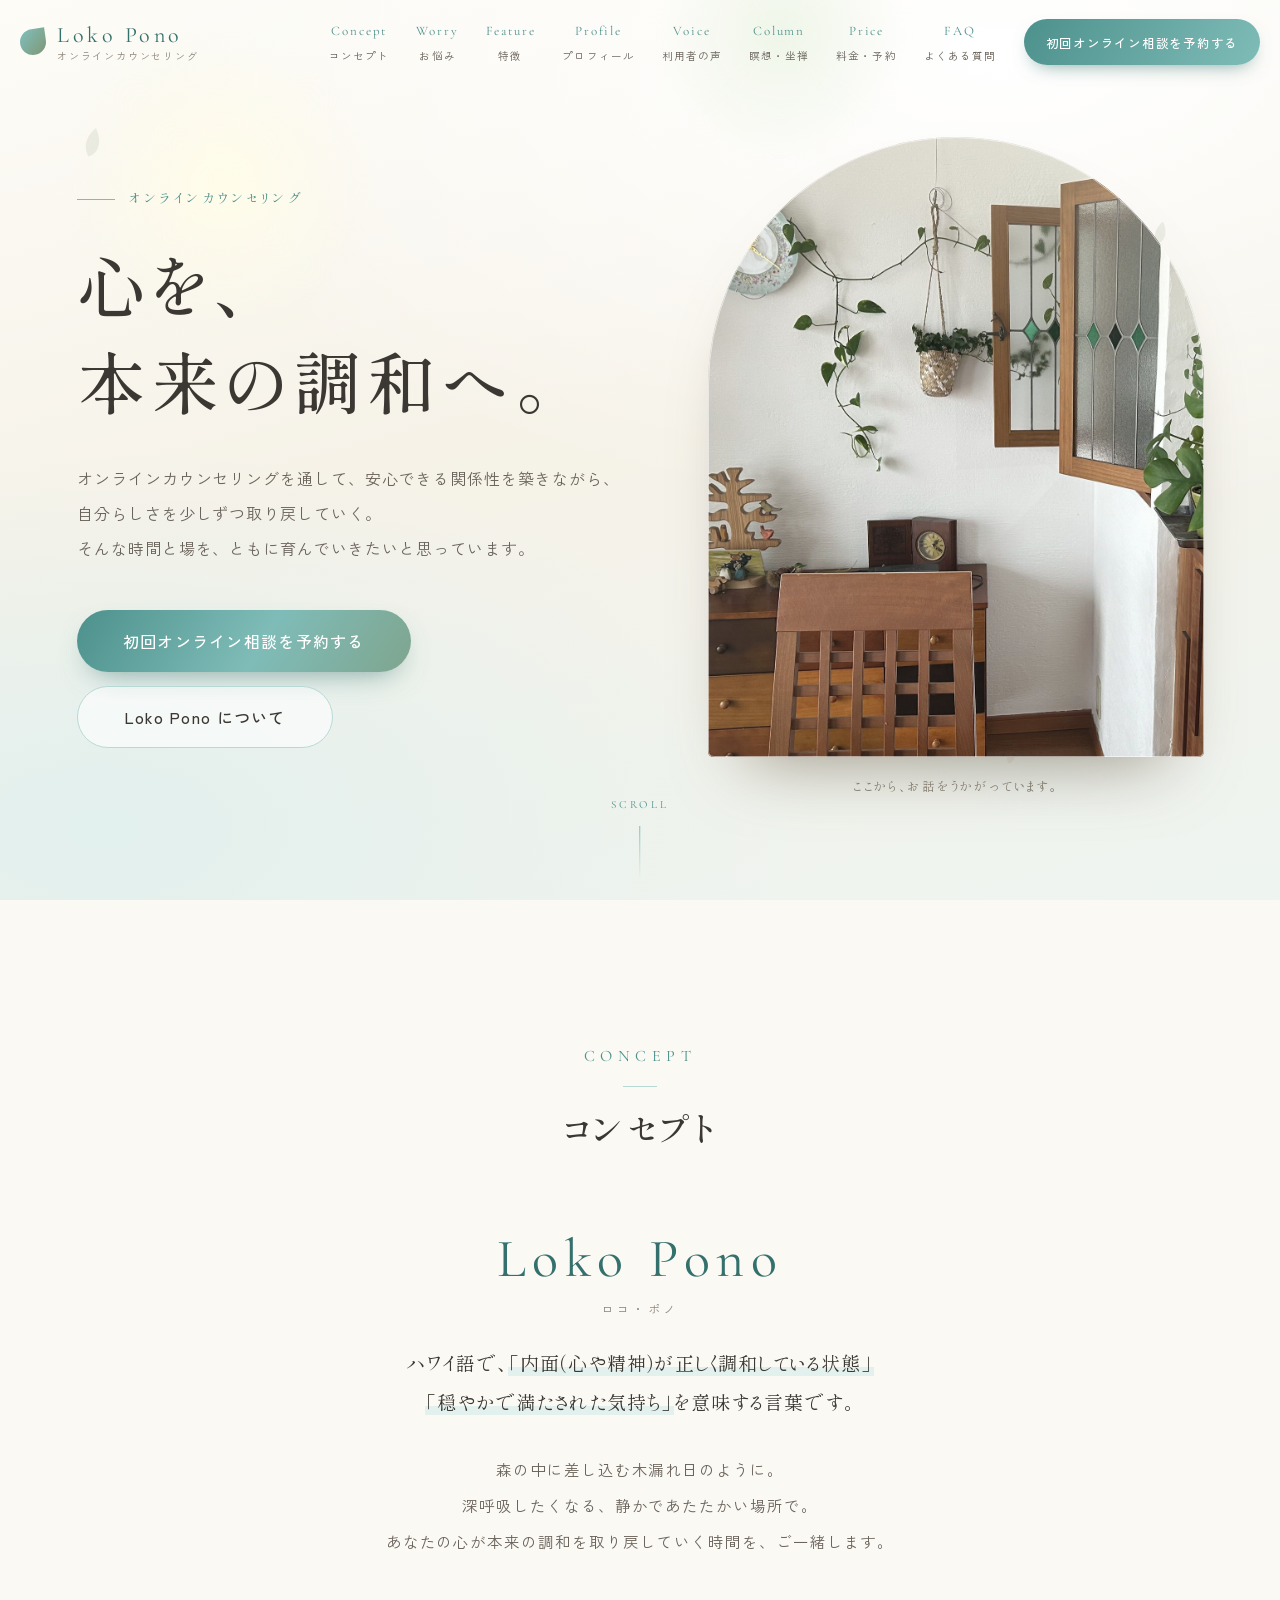
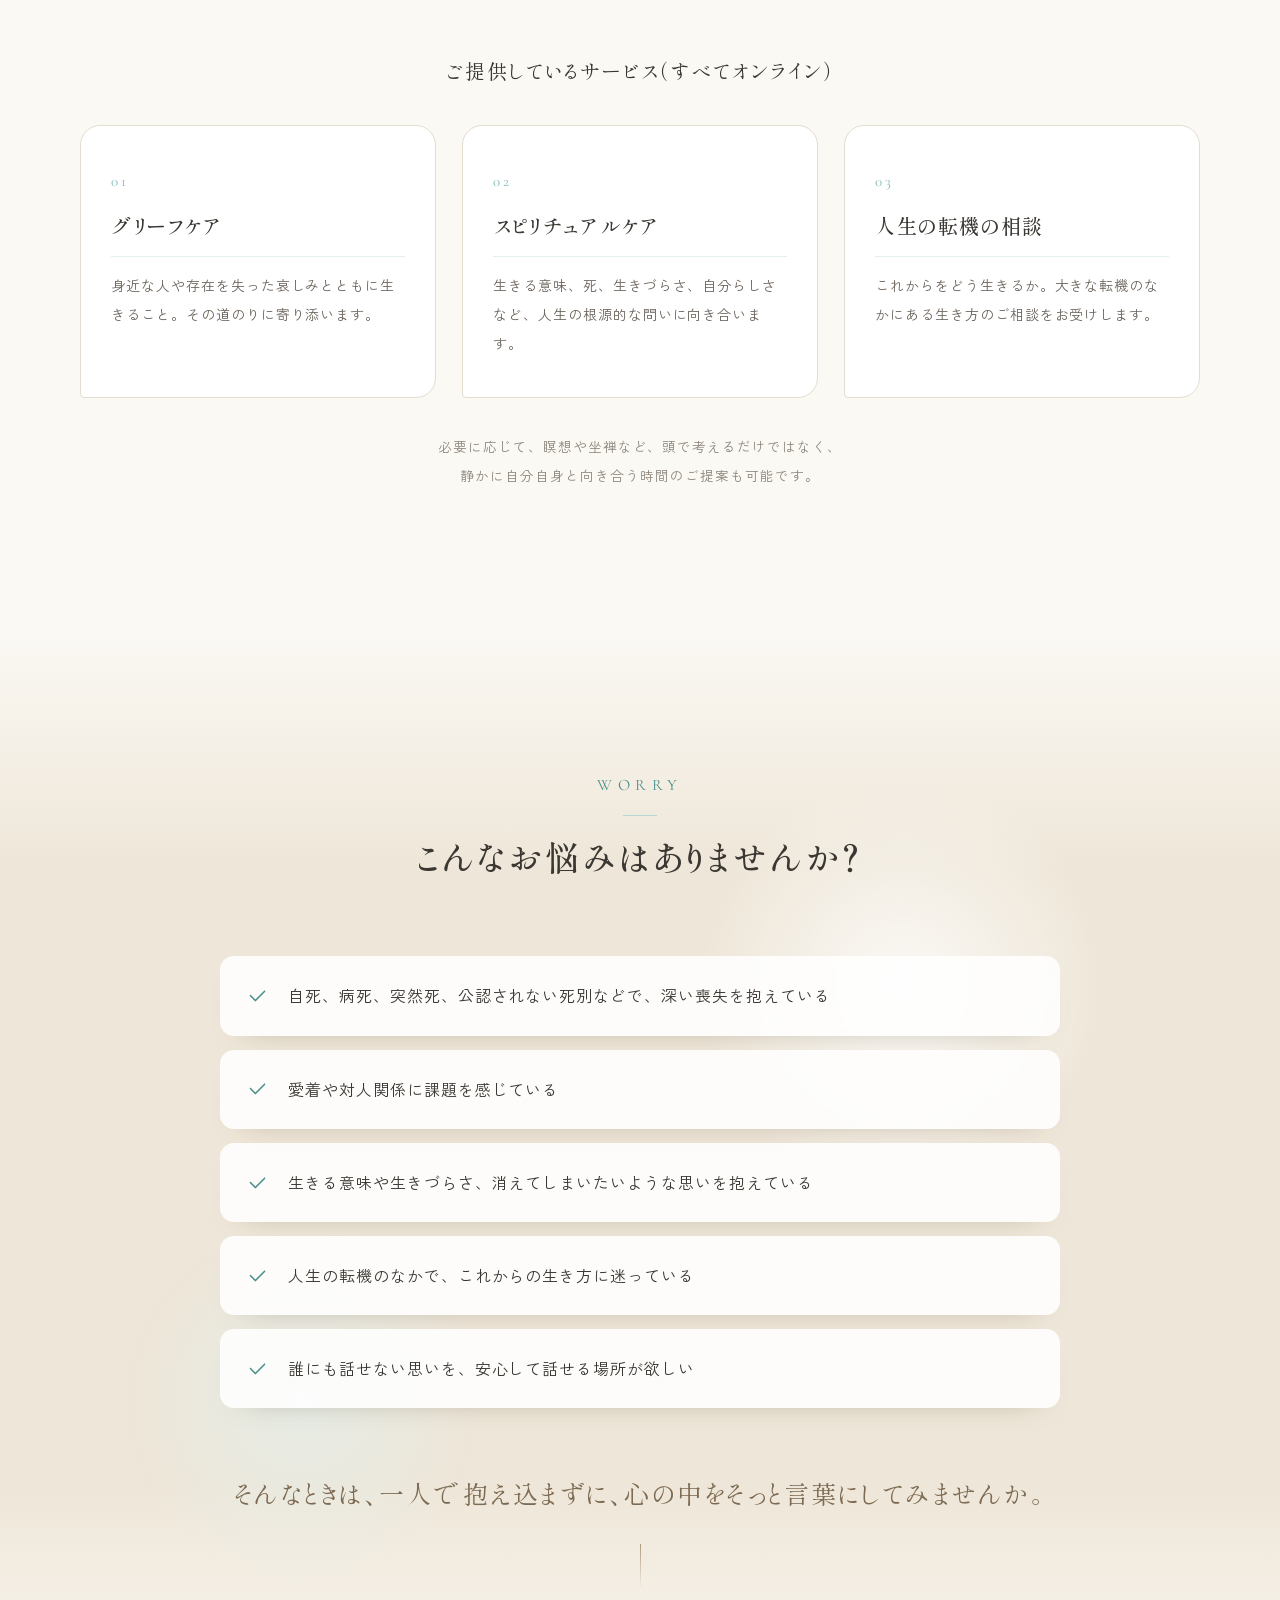
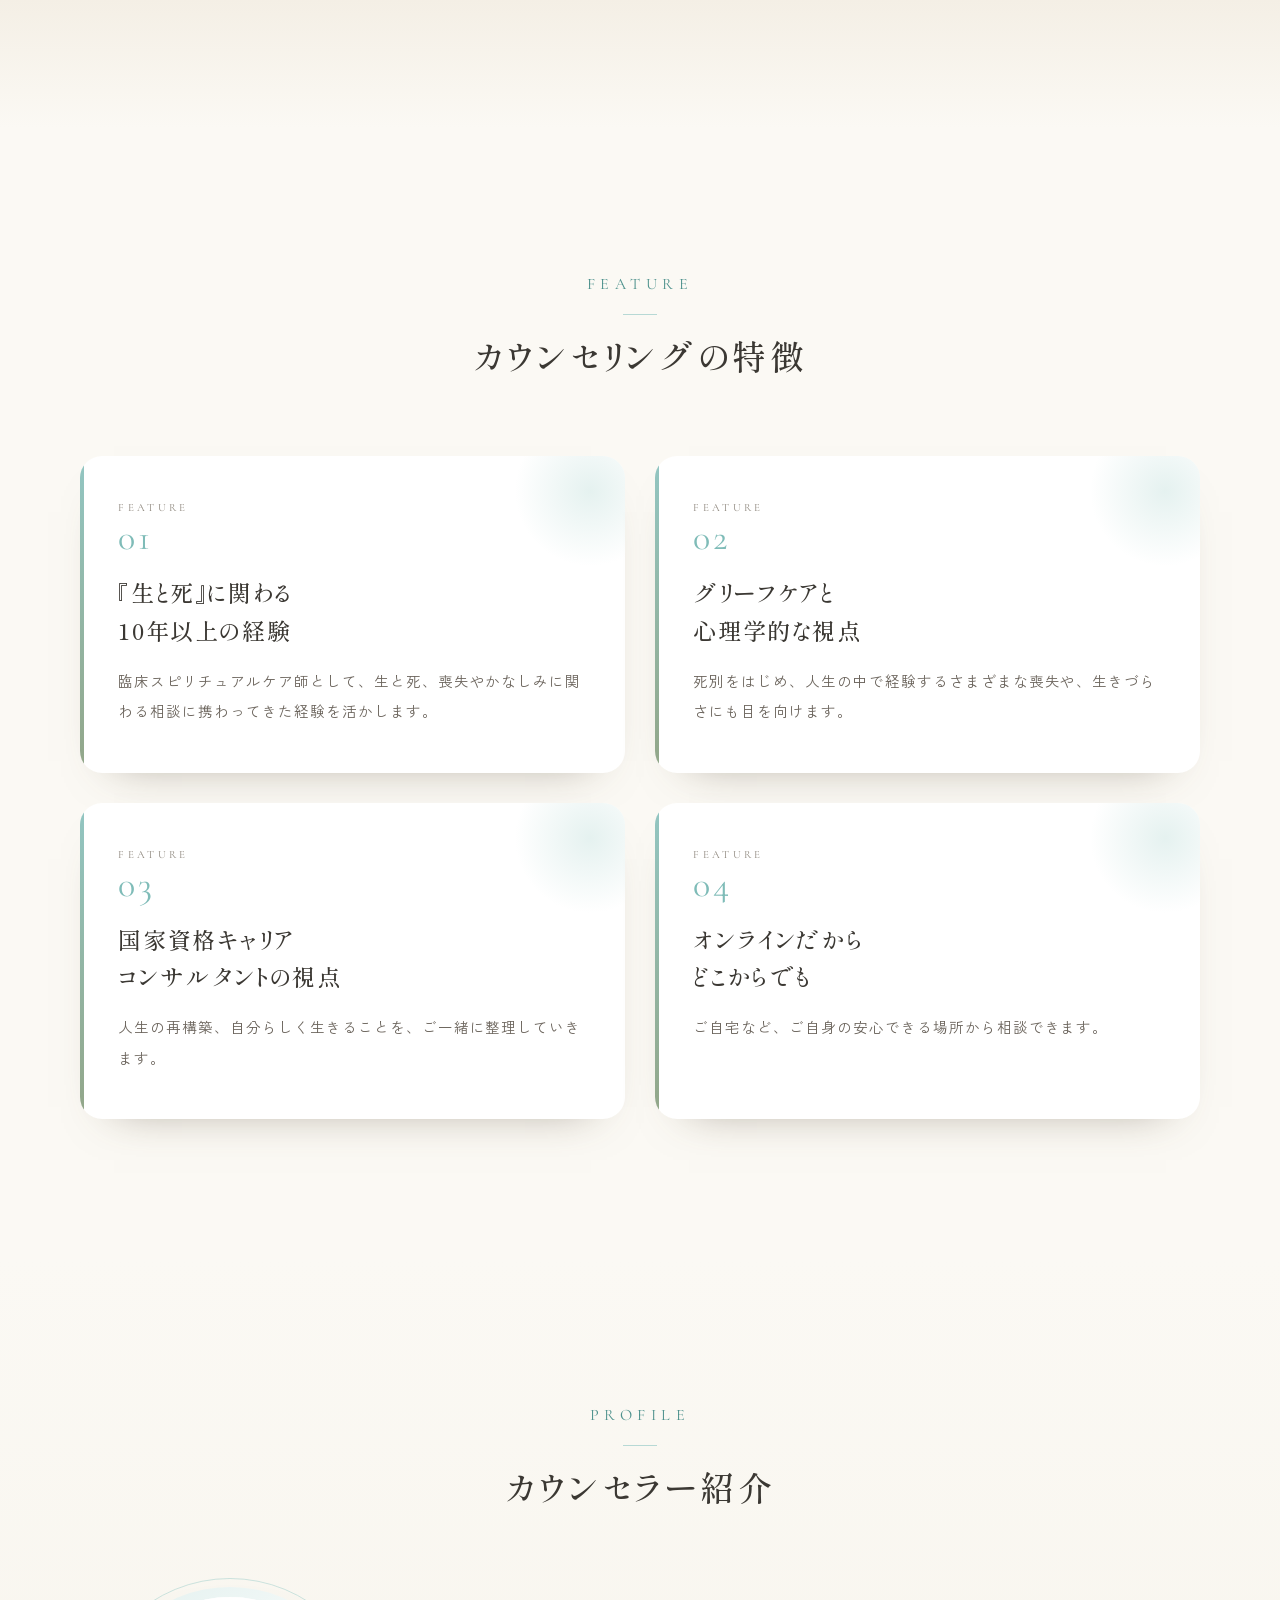
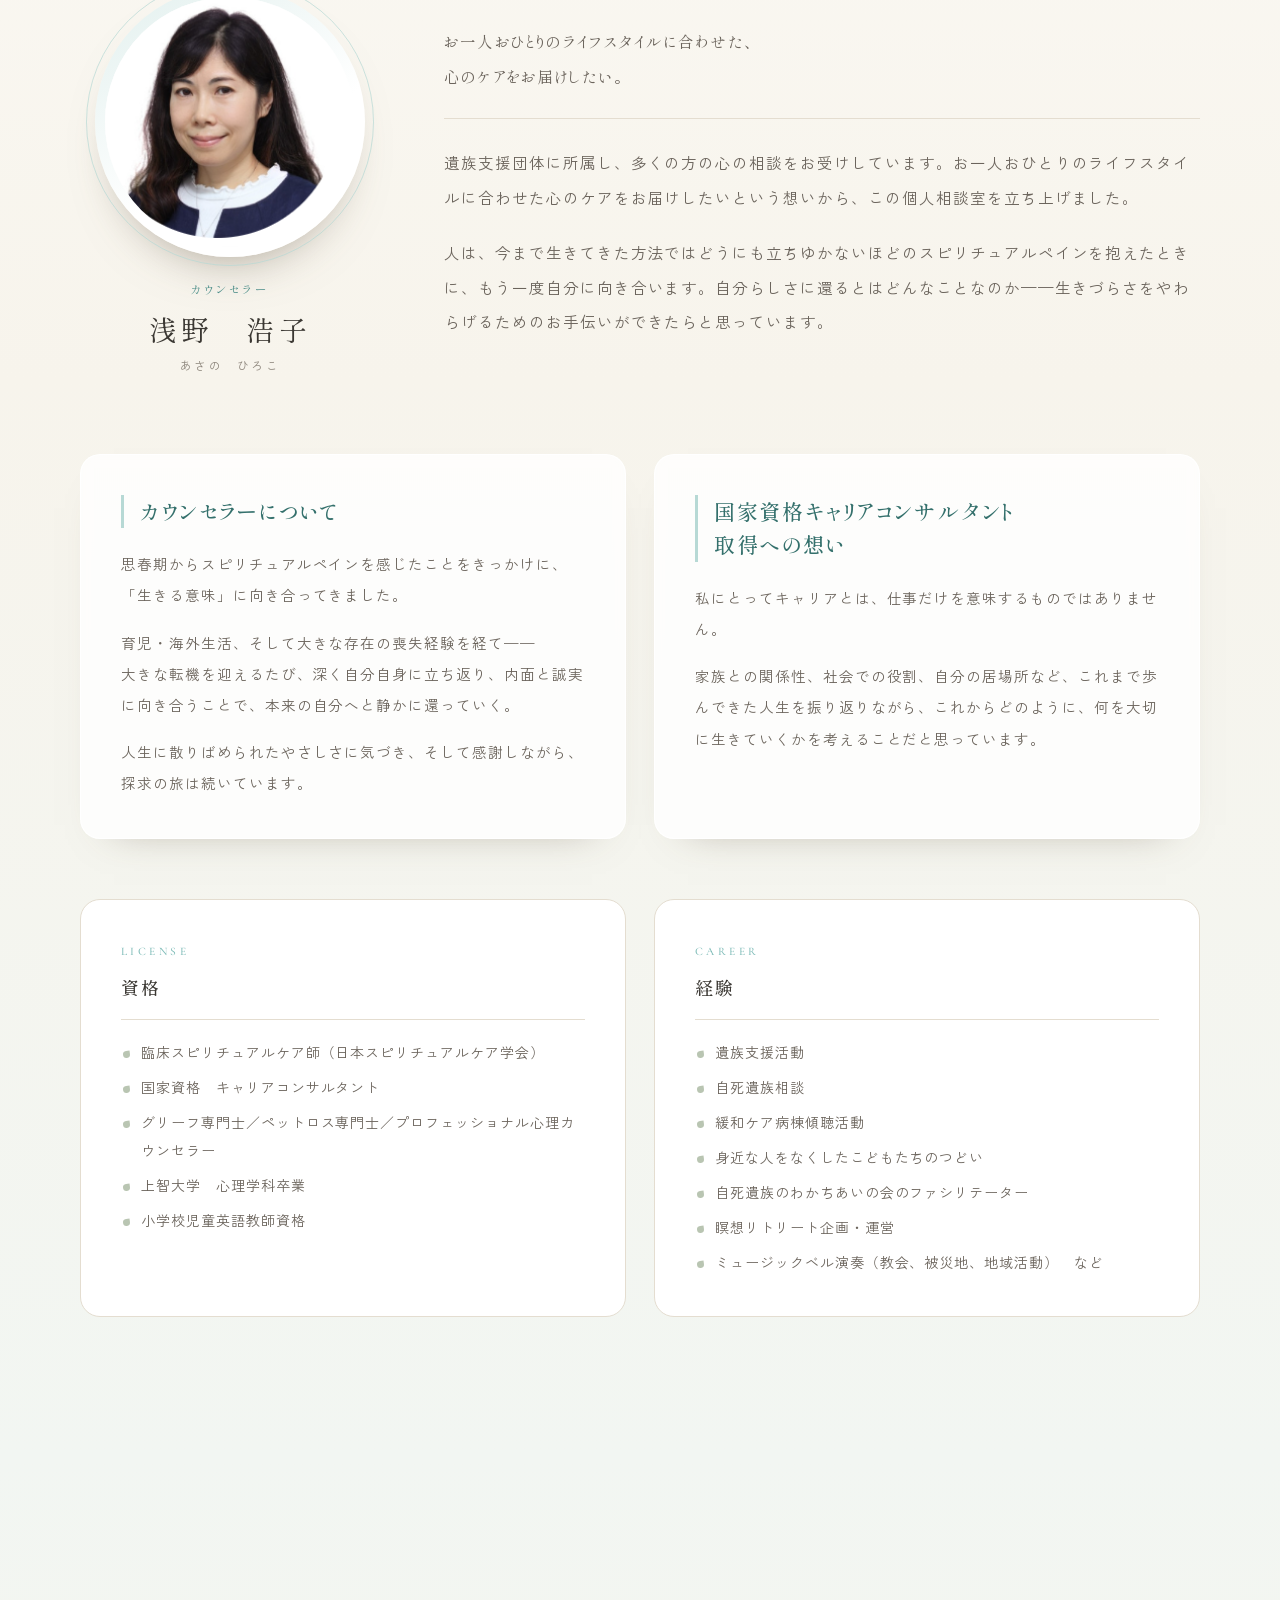
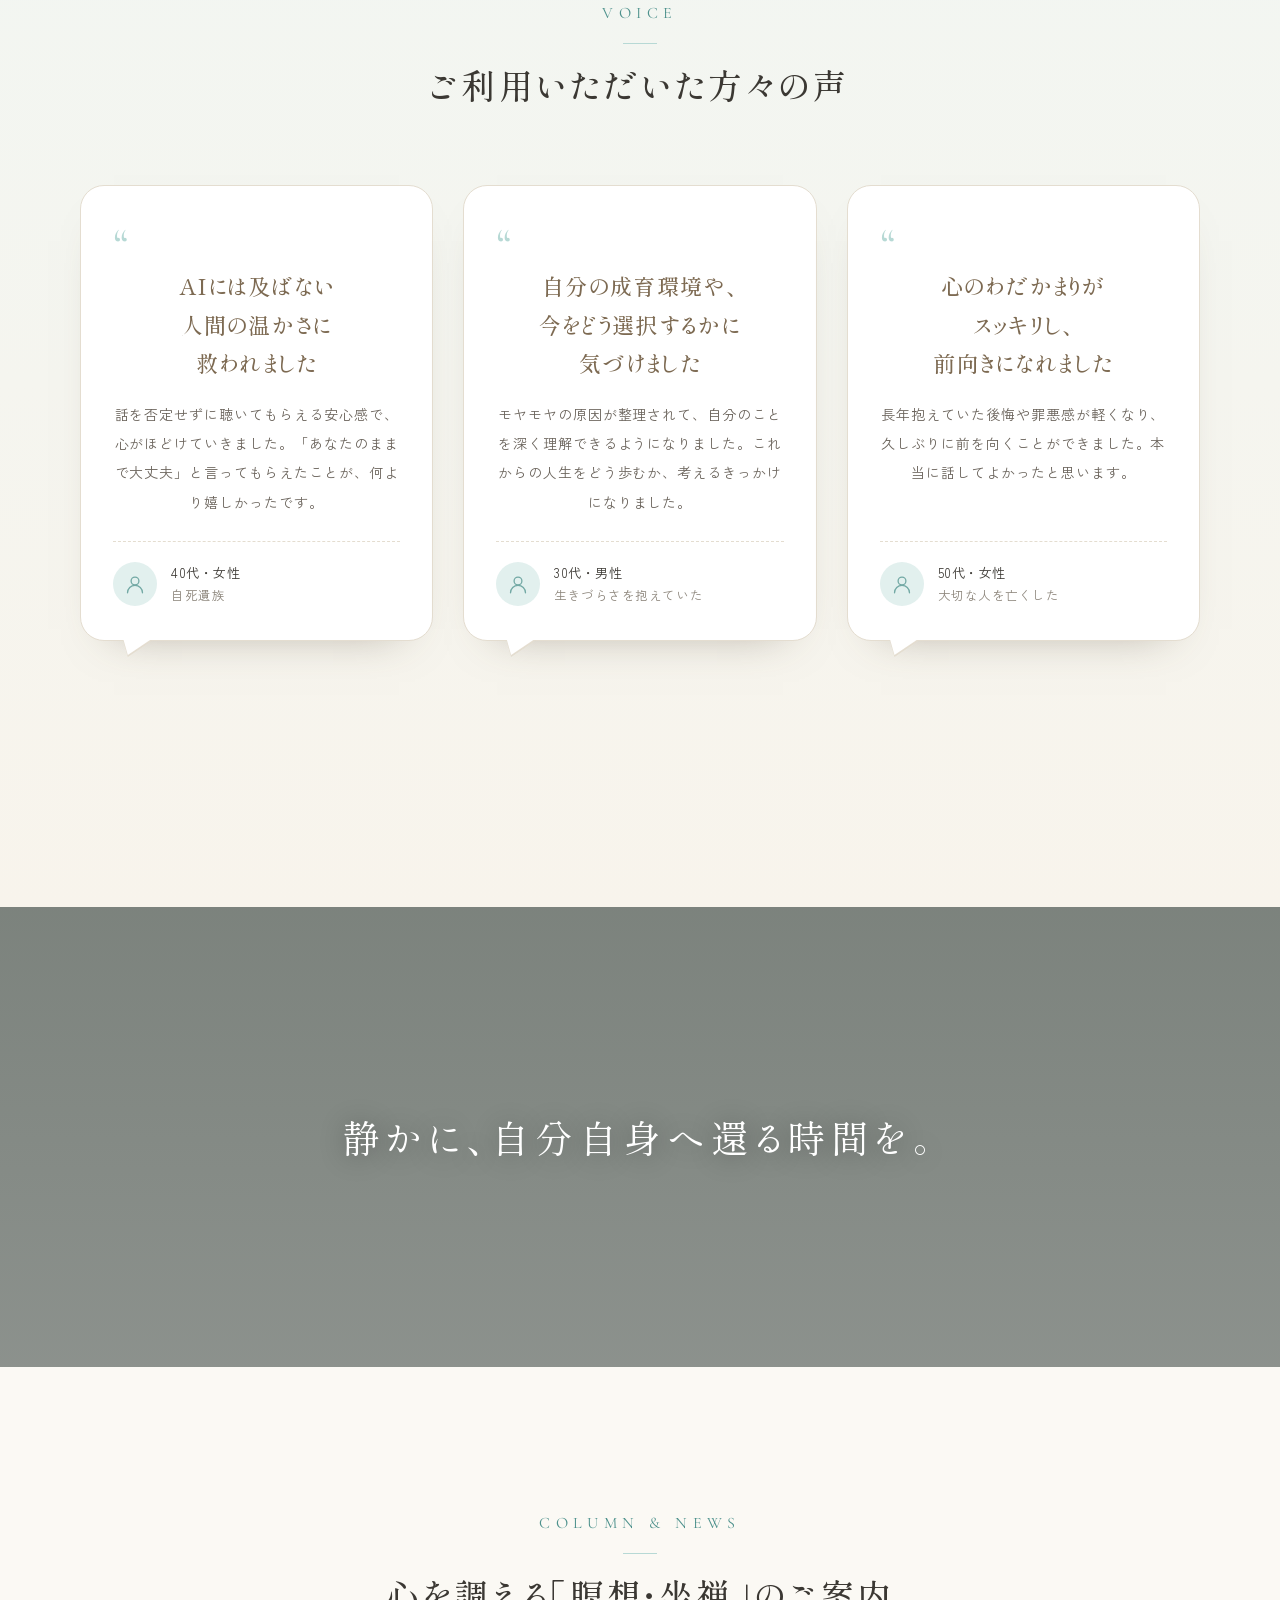
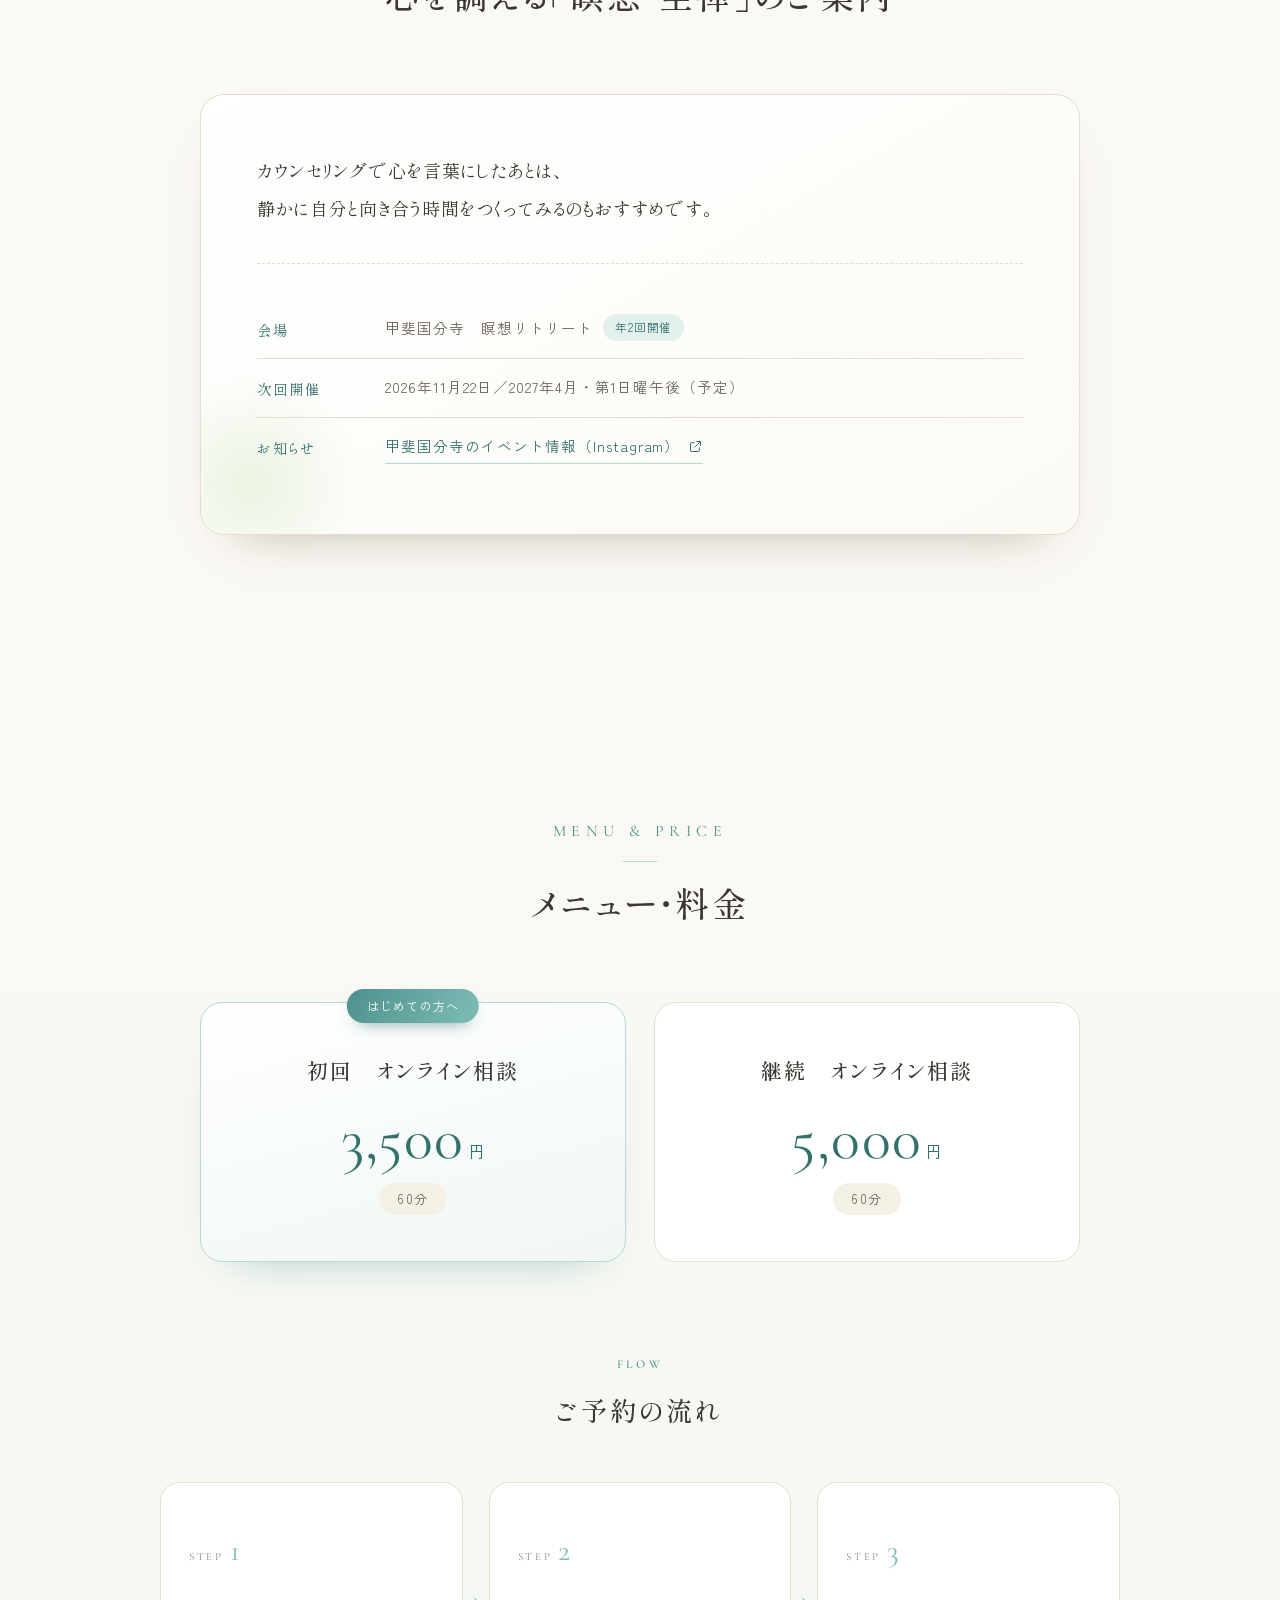
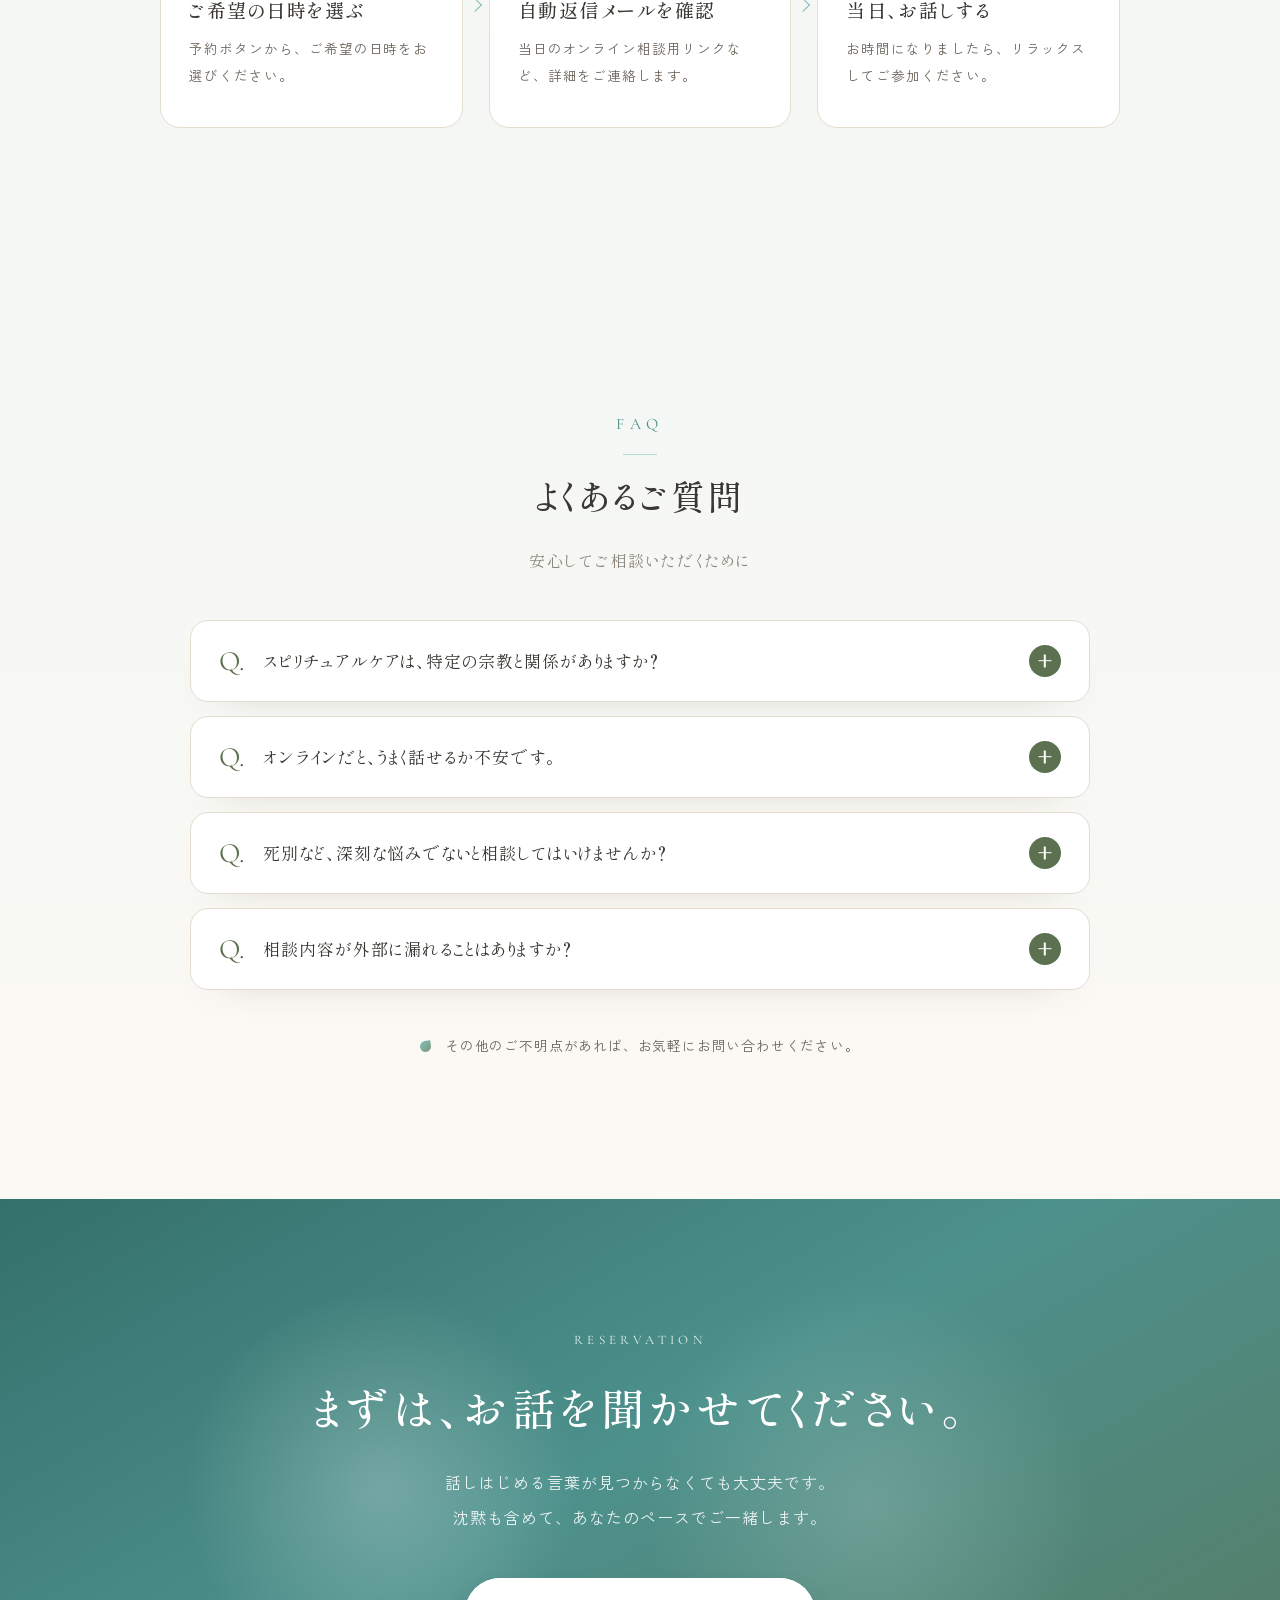
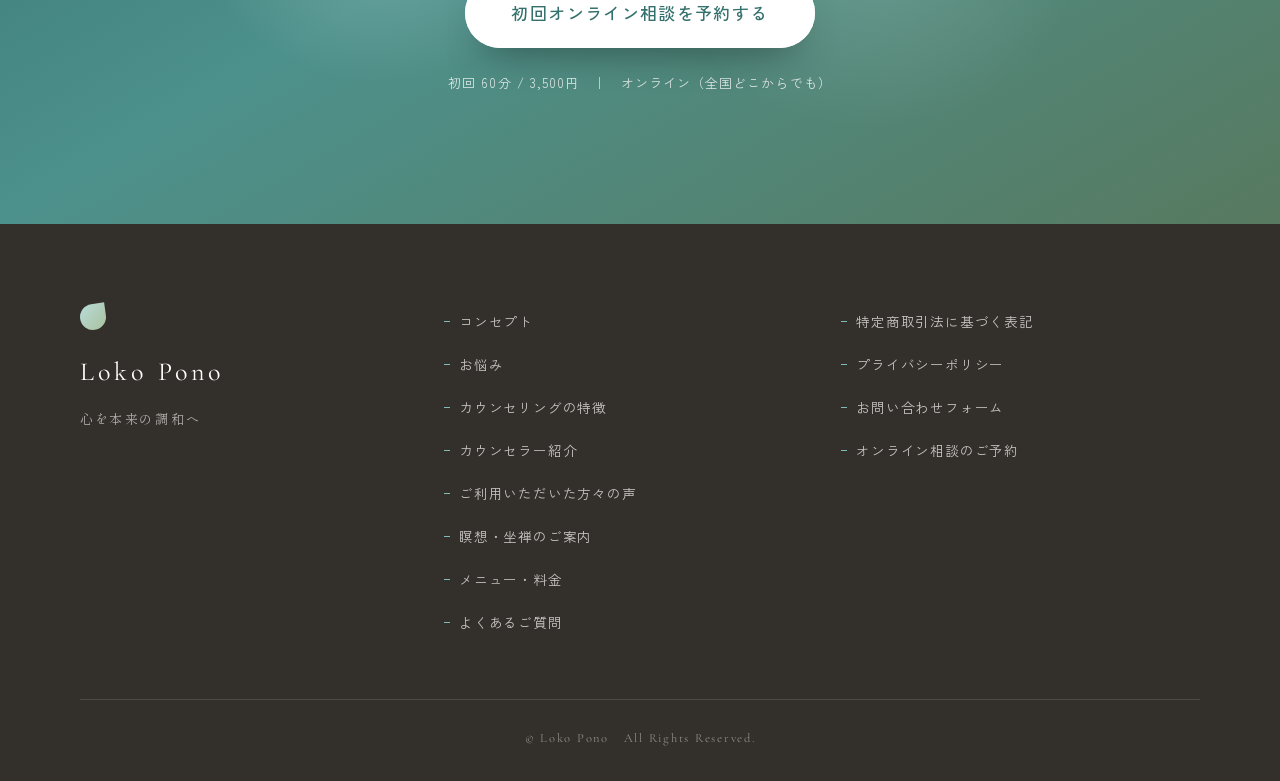
==== commit ef258b29: "Add files via upload" ====
--- a/index.html
+++ b/index.html
@@ -285,7 +285,6 @@
       <h2 class="sec-head__ja">ご利用いただいた<br class="sp-only">方々の声</h2>
     </header>
 
-    <p class="voice__note" data-anim>※掲載中の文章は仮のテキストです。公開までに実際のご感想へ差し替えます。</p>
 
     <ul class="voice__list">
       <li class="voice-card" data-anim>
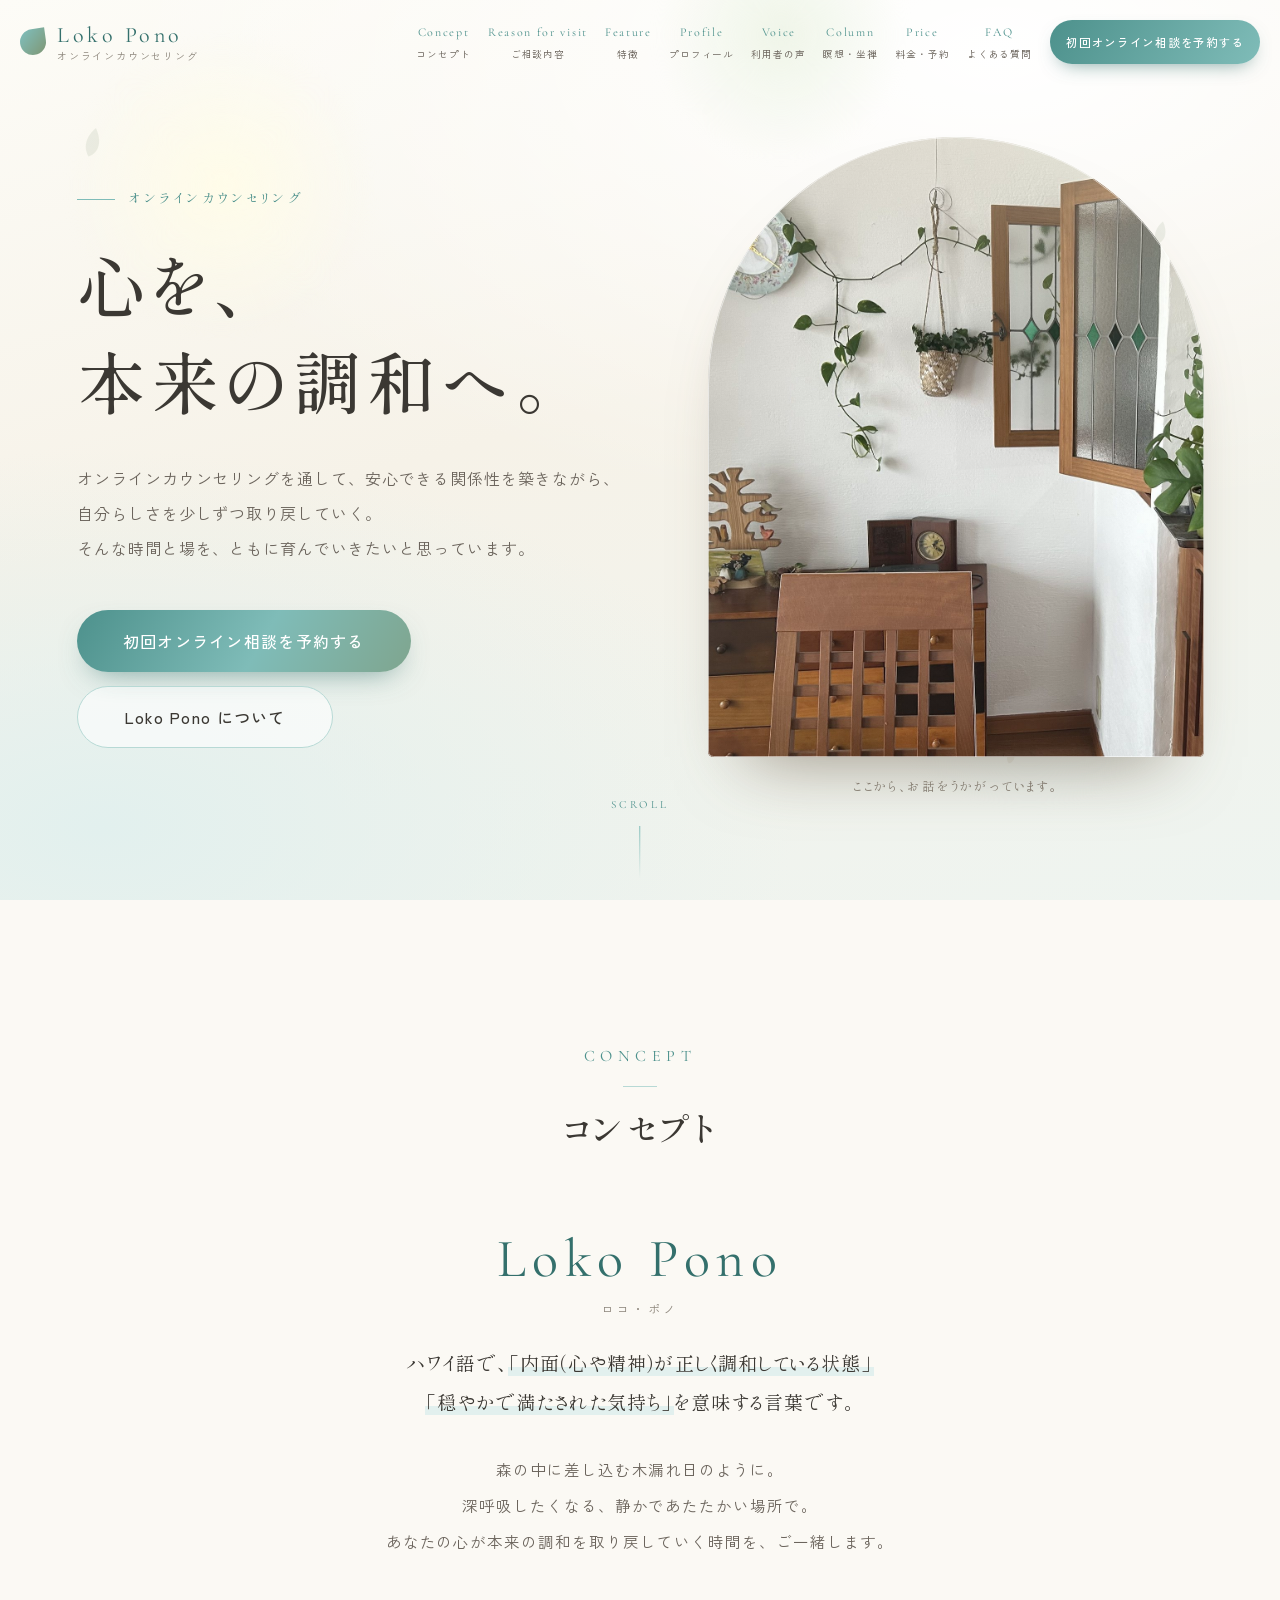
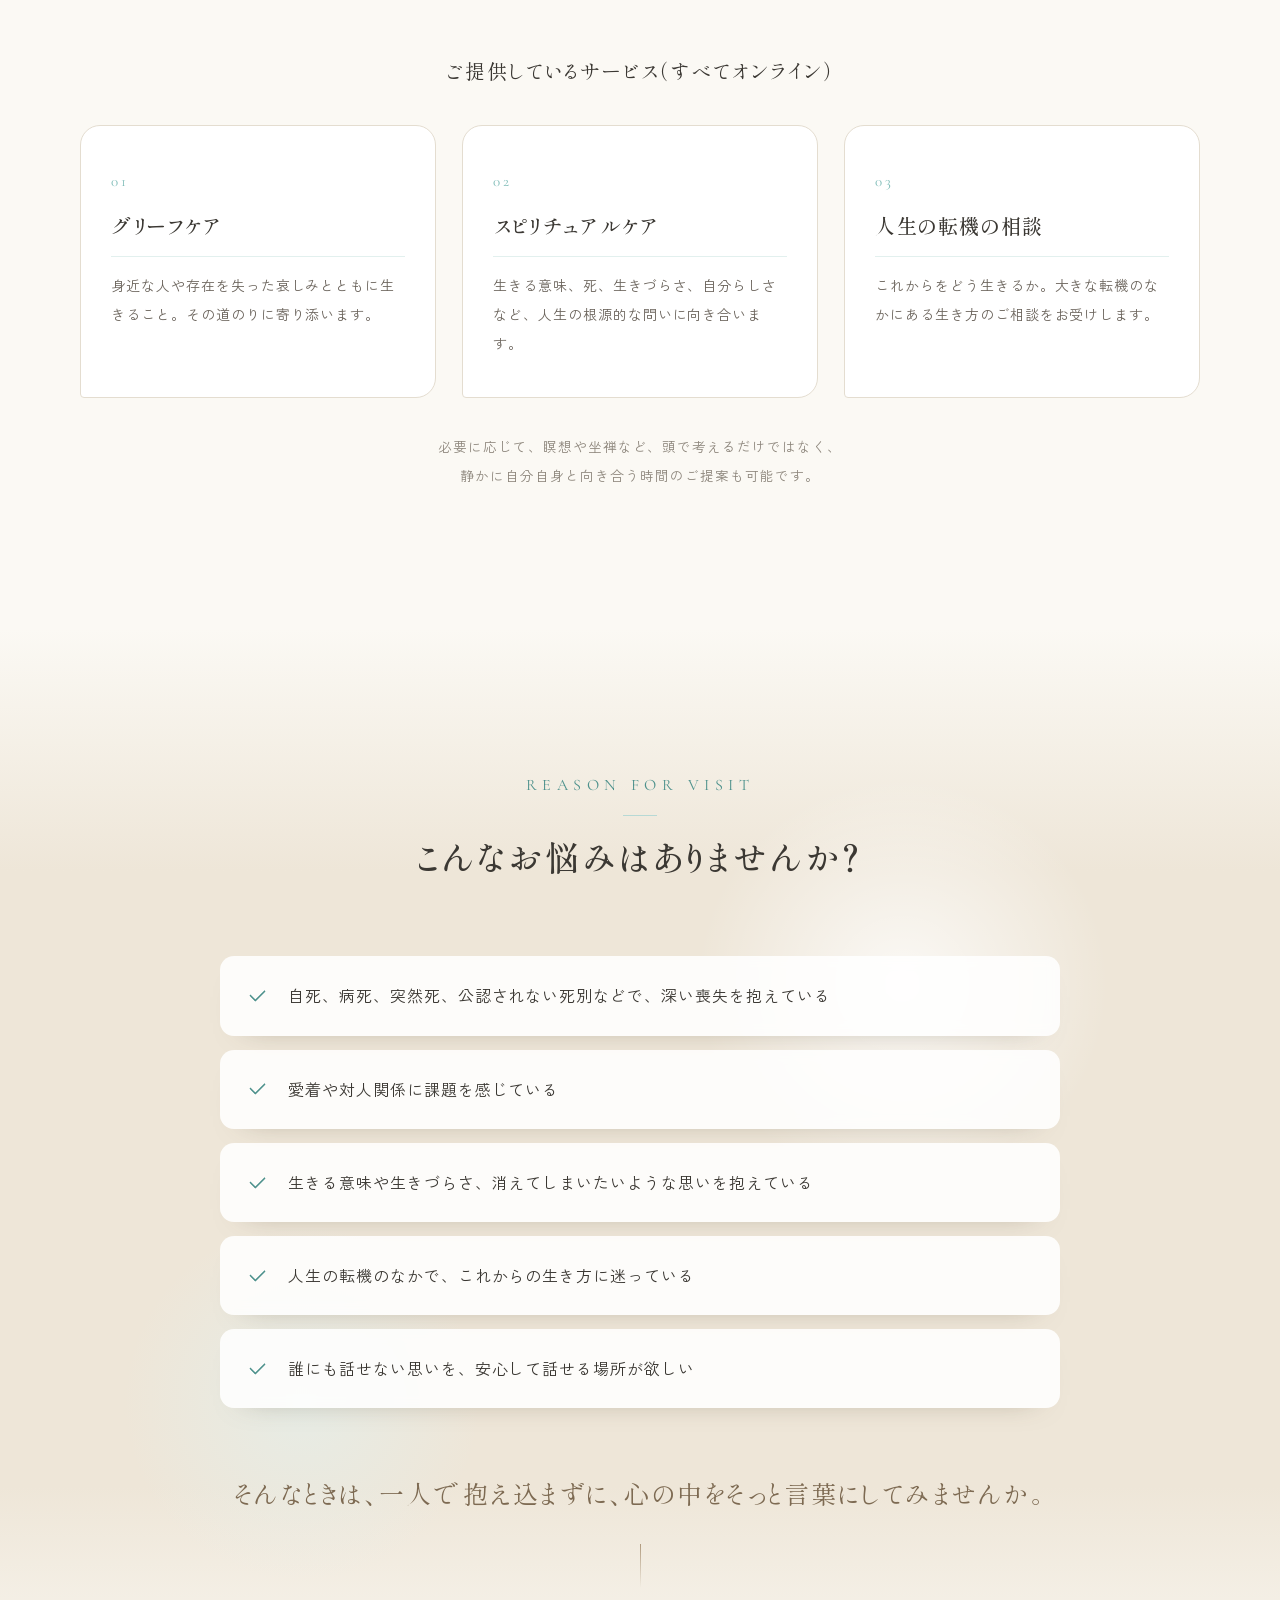
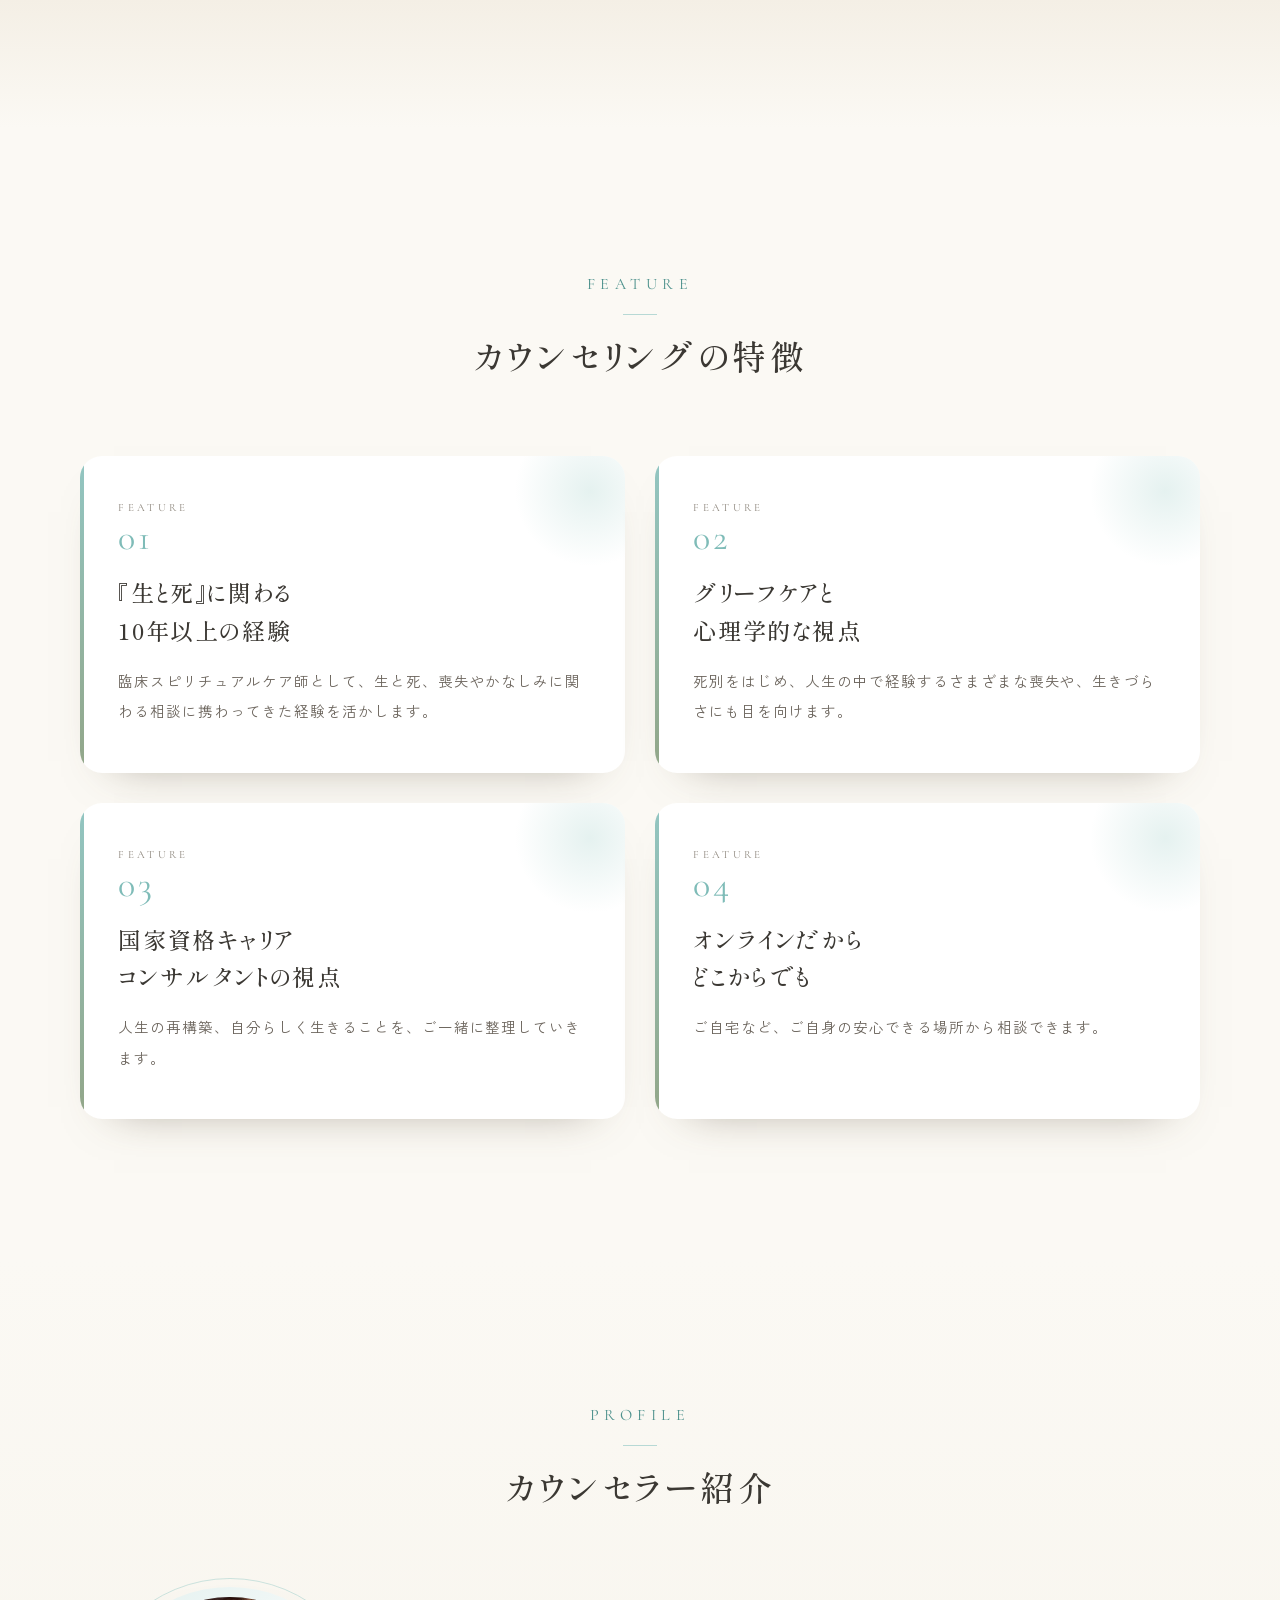
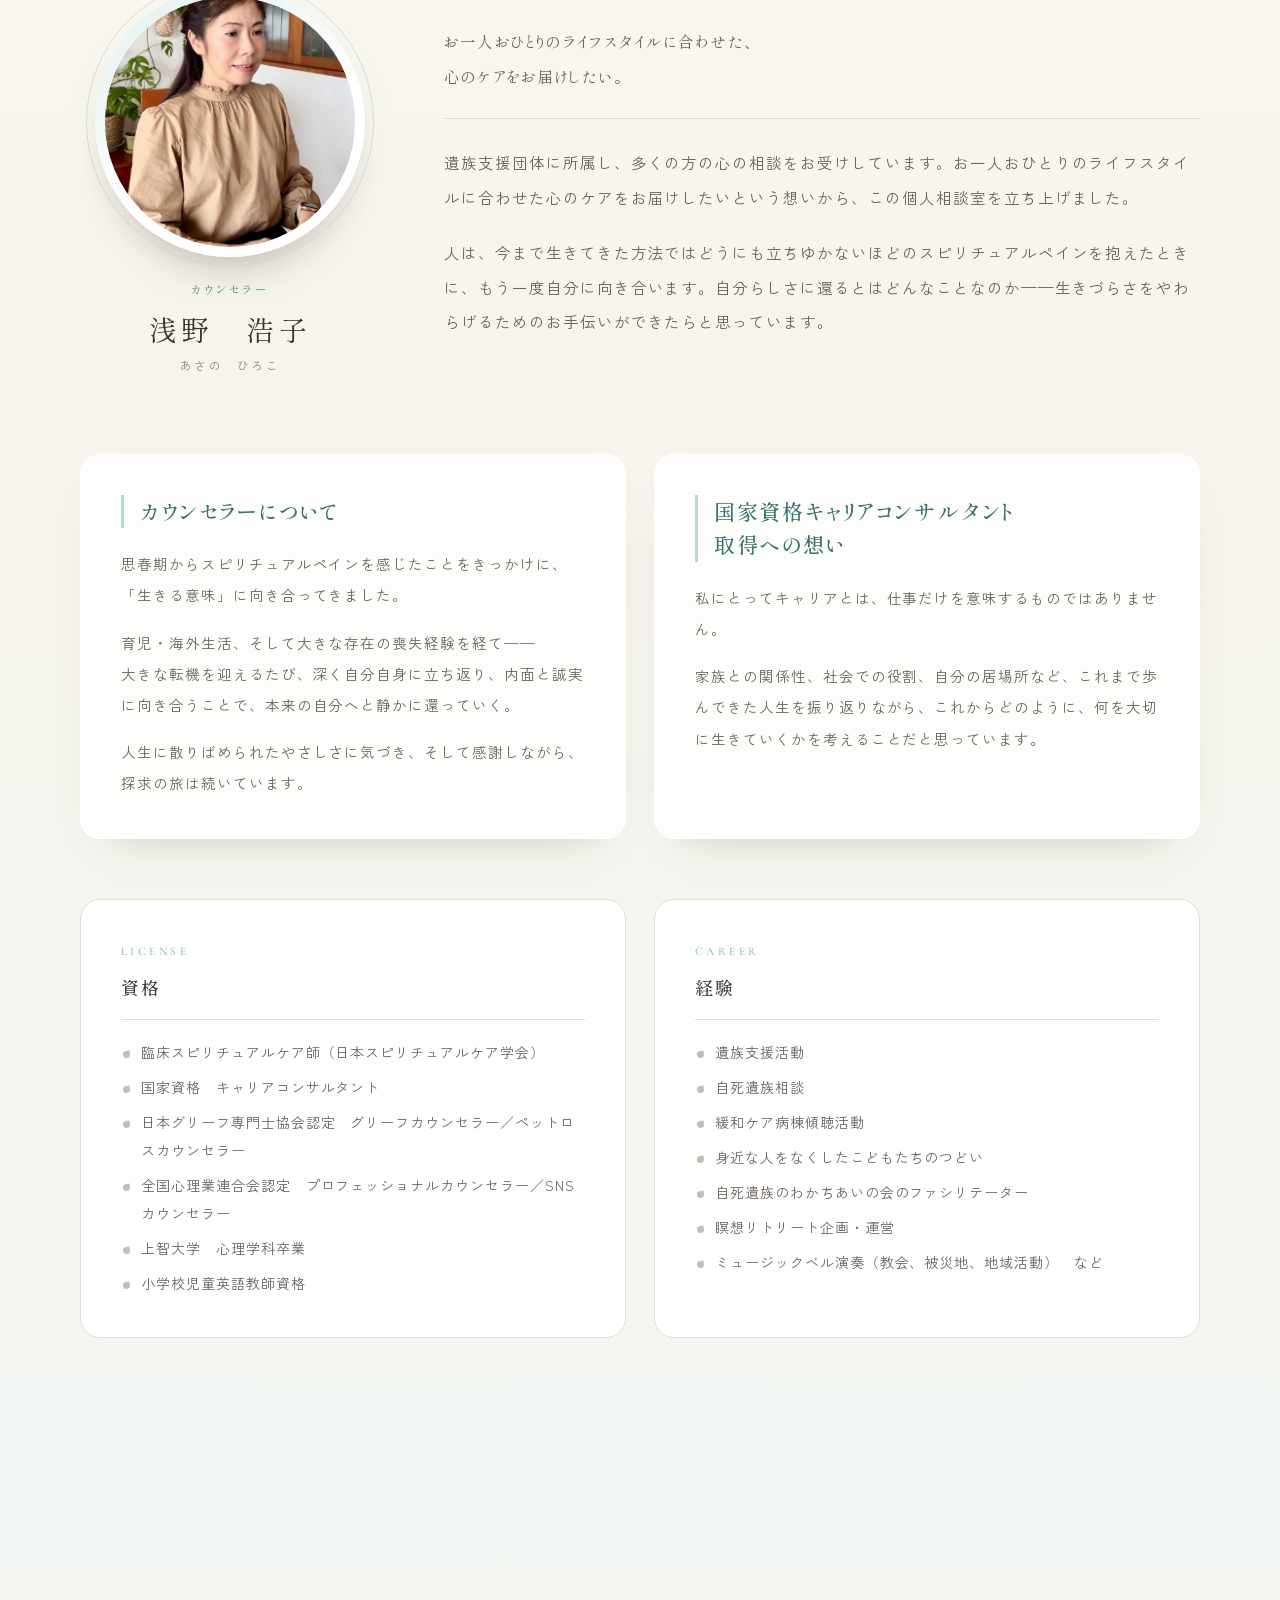
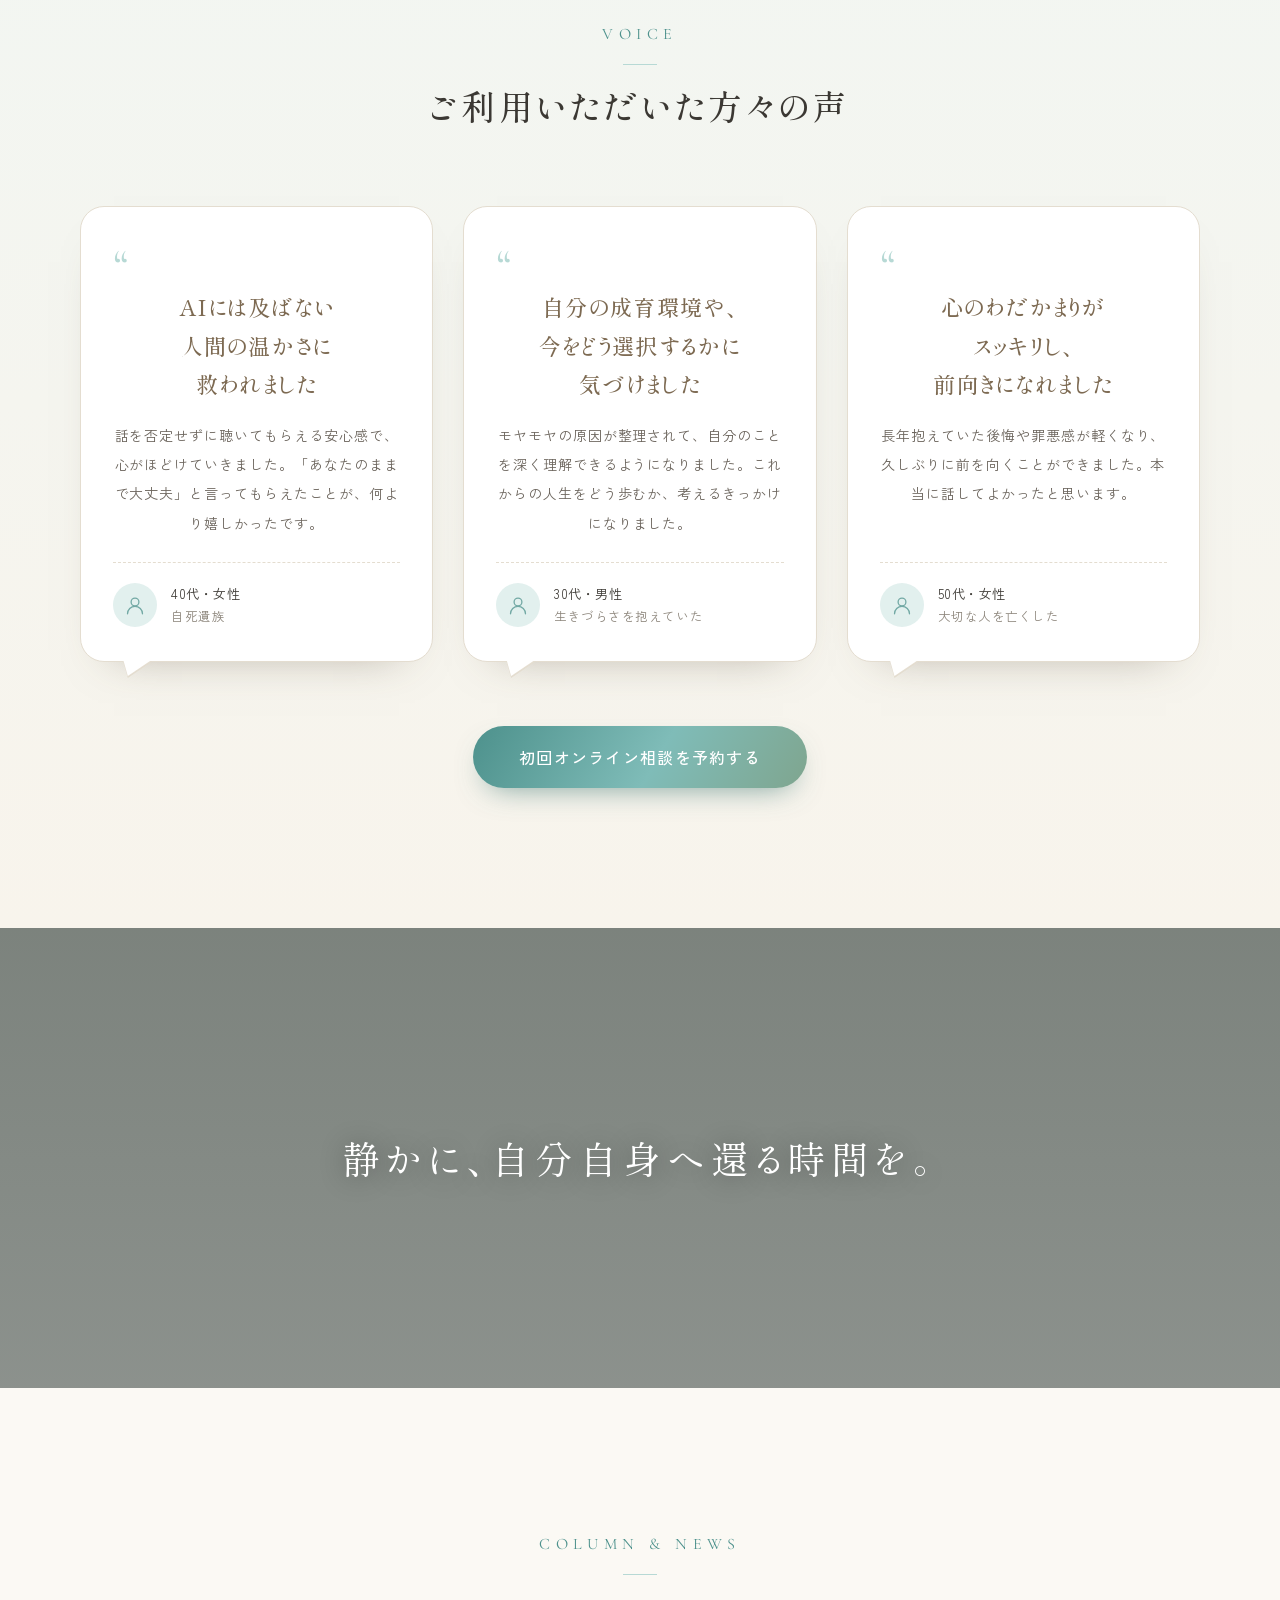
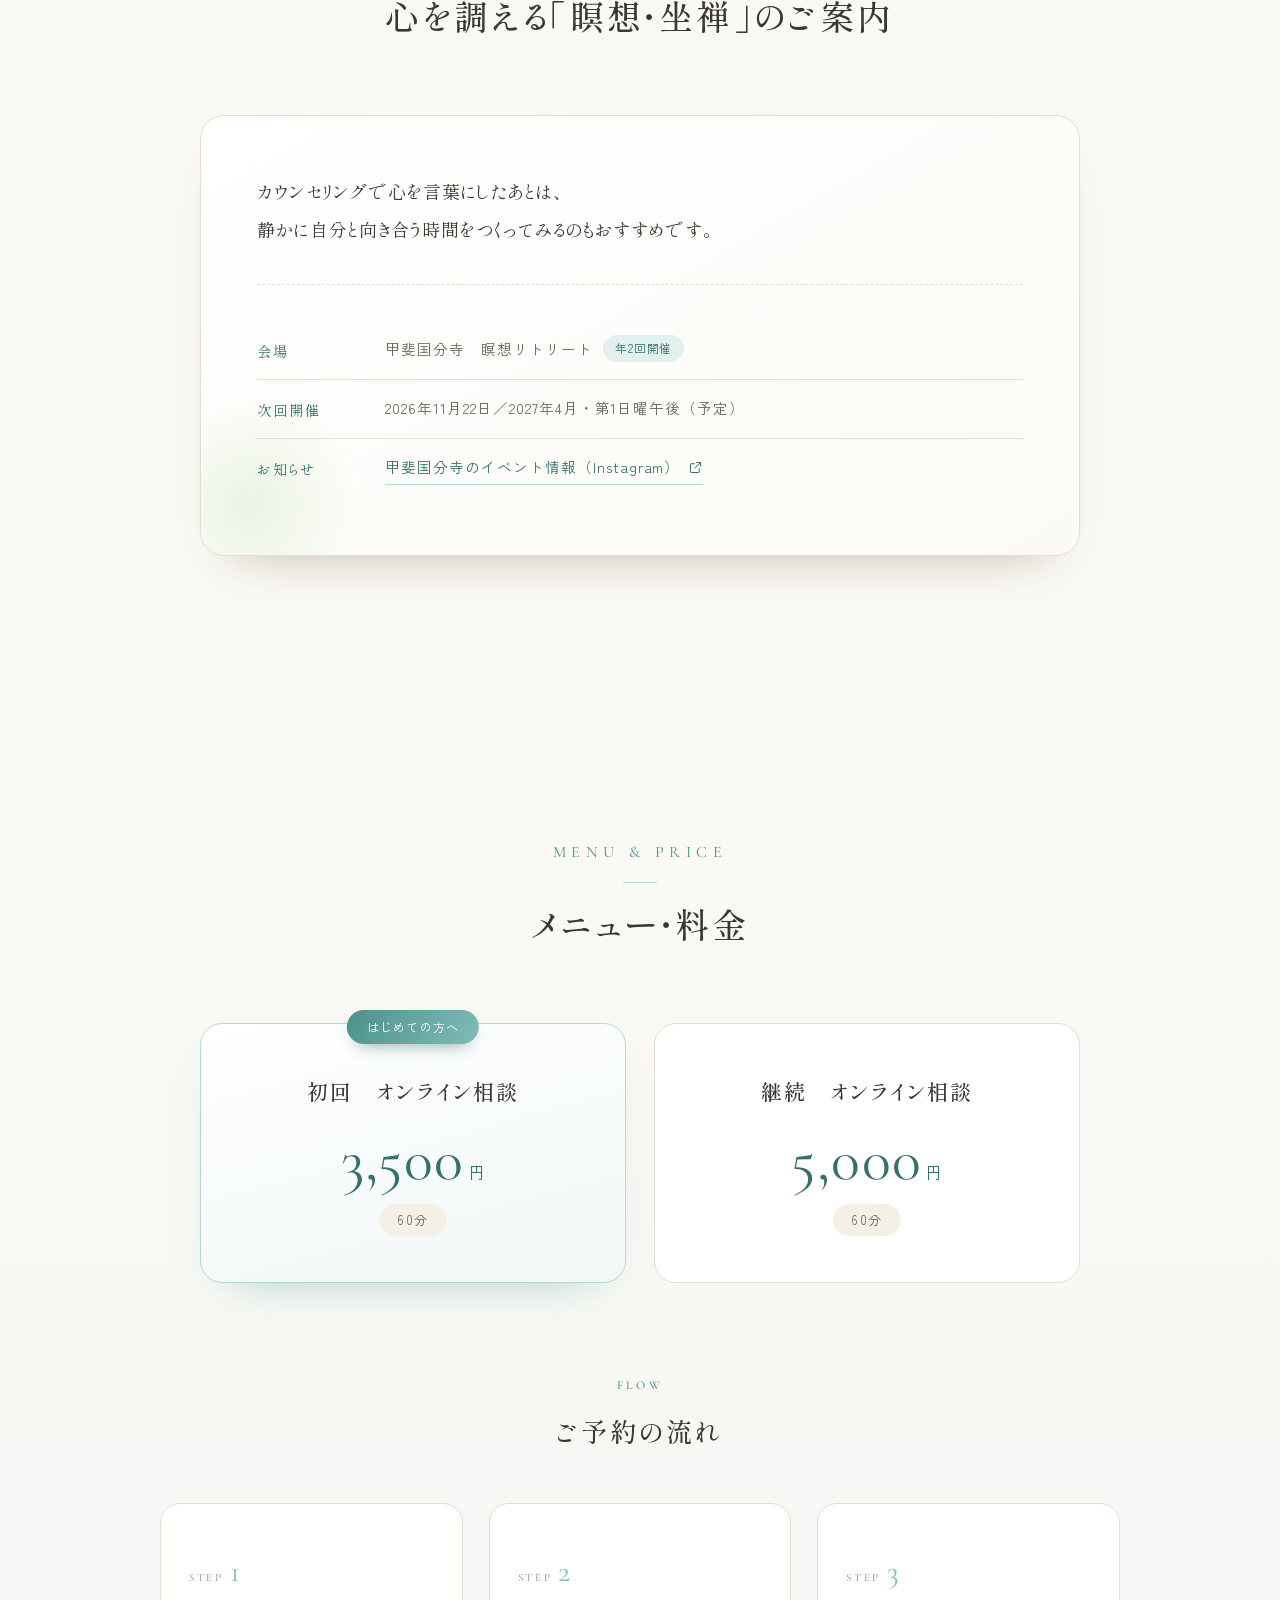
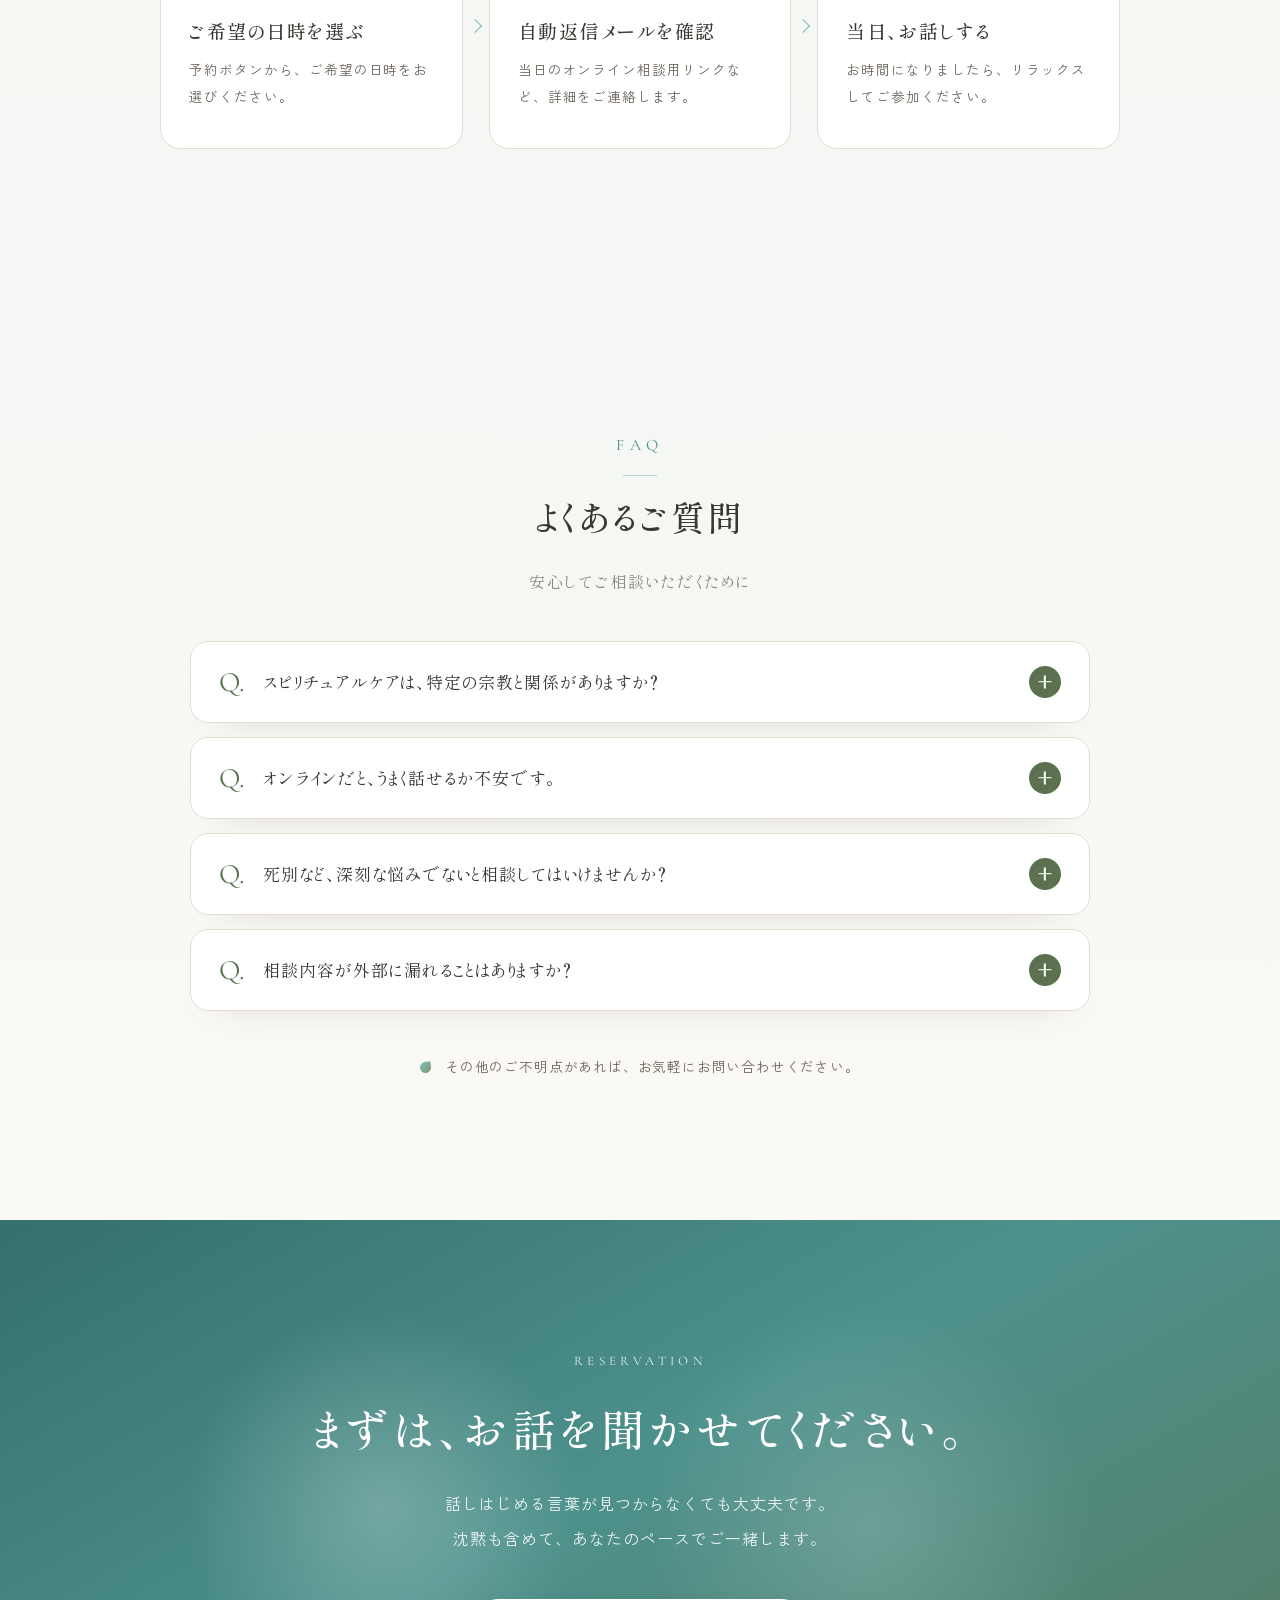
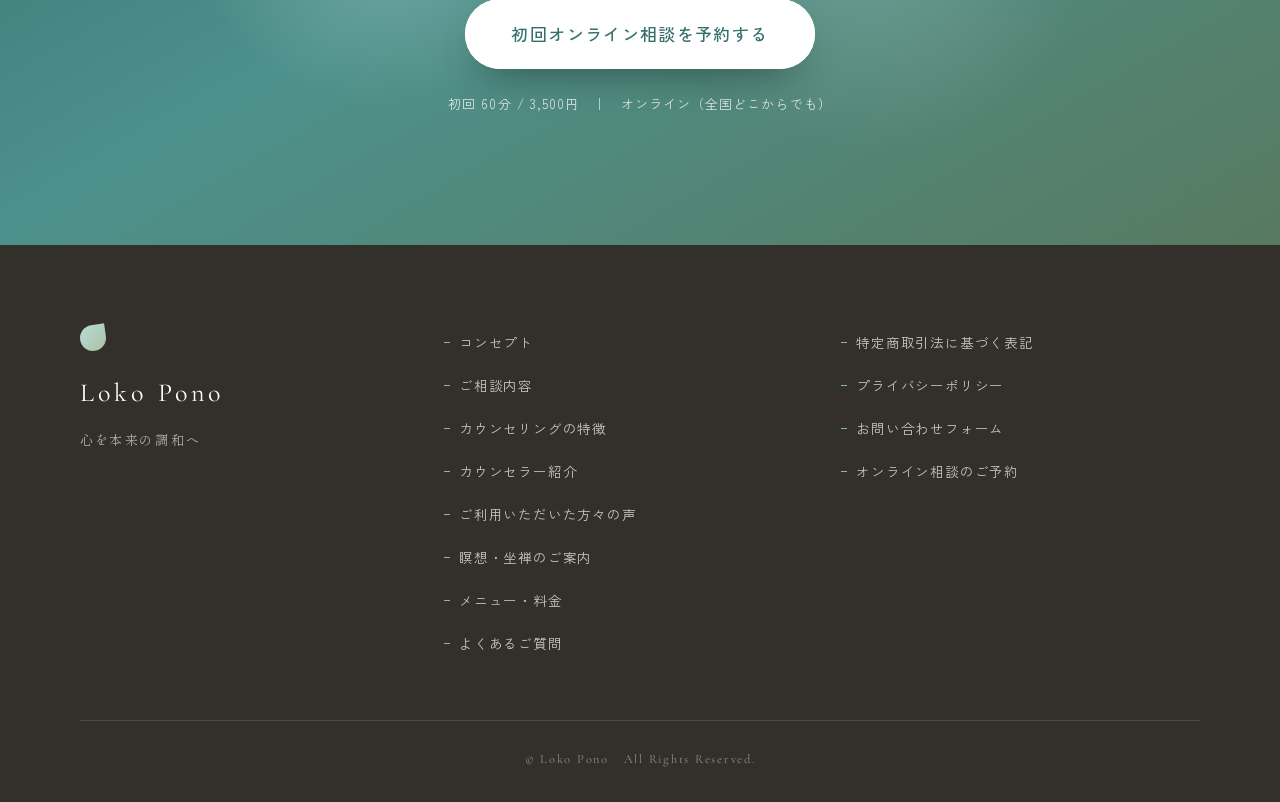
==== commit 846713a5: "Add files via upload" ====
--- a/index.html
+++ b/index.html
@@ -18,6 +18,23 @@
 <link rel="stylesheet" href="assets/css/style.css">
 </head>
 <body>
+
+<!-- ================================================================
+     ▼▼▼ 予約システムの設定（ここだけを書き換えてください）▼▼▼
+
+     STORES 予約などで予約ページを作成したら、下の RESERVE_URL の
+     " " の中を、発行された予約ページの URL に置き換えて保存します。
+     ページ内の「初回オンライン相談を予約する」ボタン（全6か所）が
+     まとめて新しい予約ページに切り替わります。
+
+     ※ 手順は「予約システム導入ガイド.docx」をご覧ください。
+     ※ " " の中の URL 以外は消さないでください。
+     ================================================================ -->
+<script>
+  window.RESERVE_URL = "https://www.ieruba.jp/WTE/site.cgi?m=prfdtlfrm&prof_id=51";
+</script>
+<!-- ▲▲▲ 予約システムの設定はここまで ▲▲▲ -->
+
 
 <!-- ============ ローディング ============ -->
 <div class="loader" id="loader">
@@ -41,7 +58,7 @@
     <nav class="gnav" id="gnav" aria-label="メインメニュー">
       <ul class="gnav__list">
         <li><a href="#concept" class="gnav__link"><span class="gnav__en">Concept</span><span class="gnav__ja">コンセプト</span></a></li>
-        <li><a href="#worry" class="gnav__link"><span class="gnav__en">Worry</span><span class="gnav__ja">お悩み</span></a></li>
+        <li><a href="#worry" class="gnav__link"><span class="gnav__en">Reason&nbsp;for&nbsp;visit</span><span class="gnav__ja">ご相談内容</span></a></li>
         <li><a href="#feature" class="gnav__link"><span class="gnav__en">Feature</span><span class="gnav__ja">特徴</span></a></li>
         <li><a href="#profile" class="gnav__link"><span class="gnav__en">Profile</span><span class="gnav__ja">プロフィール</span></a></li>
         <li><a href="#voice" class="gnav__link"><span class="gnav__en">Voice</span><span class="gnav__ja">利用者の声</span></a></li>
@@ -49,7 +66,7 @@
         <li><a href="#price" class="gnav__link"><span class="gnav__en">Price</span><span class="gnav__ja">料金・予約</span></a></li>
         <li><a href="#faq" class="gnav__link"><span class="gnav__en">FAQ</span><span class="gnav__ja">よくある質問</span></a></li>
       </ul>
-      <a href="https://www.ieruba.jp/WTE/site.cgi?m=prfdtlfrm&amp;prof_id=51" target="_blank" rel="noopener" class="gnav__cta">初回オンライン相談を予約する</a>
+      <a href="https://www.ieruba.jp/WTE/site.cgi?m=prfdtlfrm&amp;prof_id=51" target="_blank" rel="noopener" data-reserve class="gnav__cta">初回オンライン相談を予約する</a>
     </nav>
 
     <button class="hamburger" id="hamburger" aria-label="メニューを開く" aria-expanded="false" aria-controls="gnav">
@@ -84,7 +101,7 @@
         そんな時間と場を、ともに育んでいきたいと思っています。
       </p>
       <div class="hero__actions">
-        <a href="https://www.ieruba.jp/WTE/site.cgi?m=prfdtlfrm&amp;prof_id=51" target="_blank" rel="noopener" class="btn btn--primary">
+        <a href="https://www.ieruba.jp/WTE/site.cgi?m=prfdtlfrm&amp;prof_id=51" target="_blank" rel="noopener" data-reserve class="btn btn--primary">
           <span>初回オンライン相談を予約する</span>
         </a>
         <a href="#concept" class="btn btn--ghost"><span>Loko Pono について</span></a>
@@ -153,12 +170,12 @@
   </div>
 </section>
 
-<!-- ============ 3. お悩み ============ -->
+<!-- ============ 3. ご相談内容 ============ -->
 <section class="section worry" id="worry">
   <div class="worry__bg" aria-hidden="true"></div>
   <div class="container">
     <header class="sec-head" data-anim>
-      <p class="sec-head__en">Worry</p>
+      <p class="sec-head__en">Reason for visit</p>
       <h2 class="sec-head__ja">こんなお悩みは<br class="sp-only">ありませんか？</h2>
     </header>
 
@@ -256,7 +273,8 @@
         <ul class="data-list">
           <li>臨床スピリチュアルケア師（日本スピリチュアルケア学会）</li>
           <li>国家資格　キャリアコンサルタント</li>
-          <li>グリーフ専門士／ペットロス専門士／プロフェッショナル心理カウンセラー</li>
+          <li>日本グリーフ専門士協会認定　グリーフカウンセラー／ペットロスカウンセラー</li>
+          <li>全国心理業連合会認定　プロフェッショナルカウンセラー／SNSカウンセラー</li>
           <li>上智大学　心理学科卒業</li>
           <li>小学校児童英語教師資格</li>
         </ul>
@@ -325,7 +343,7 @@
     </ul>
 
     <div class="voice__action" data-anim>
-      <a href="https://www.ieruba.jp/WTE/site.cgi?m=prfdtlfrm&amp;prof_id=51" target="_blank" rel="noopener" class="btn btn--primary">
+      <a href="https://www.ieruba.jp/WTE/site.cgi?m=prfdtlfrm&amp;prof_id=51" target="_blank" rel="noopener" data-reserve class="btn btn--primary">
         <span>初回オンライン相談を予約する</span>
       </a>
     </div>
@@ -518,7 +536,7 @@
         話しはじめる言葉が見つからなくても大丈夫です。<br>
         沈黙も含めて、あなたのペースでご一緒します。
       </p>
-      <a href="https://www.ieruba.jp/WTE/site.cgi?m=prfdtlfrm&amp;prof_id=51" target="_blank" rel="noopener" class="btn btn--primary btn--lg">
+      <a href="https://www.ieruba.jp/WTE/site.cgi?m=prfdtlfrm&amp;prof_id=51" target="_blank" rel="noopener" data-reserve class="btn btn--primary btn--lg">
         <span>初回オンライン相談を予約する</span>
       </a>
       <p class="cta__note">初回 60分 / 3,500円　｜　オンライン（全国どこからでも）</p>
@@ -540,7 +558,7 @@
     <nav class="footer__nav" aria-label="フッターメニュー">
       <ul>
         <li><a href="#concept">コンセプト</a></li>
-        <li><a href="#worry">お悩み</a></li>
+        <li><a href="#worry">ご相談内容</a></li>
         <li><a href="#feature">カウンセリングの特徴</a></li>
         <li><a href="#profile">カウンセラー紹介</a></li>
         <li><a href="#voice">ご利用いただいた方々の声</a></li>
@@ -552,7 +570,7 @@
         <li><a href="#">特定商取引法に基づく表記</a></li>
         <li><a href="#">プライバシーポリシー</a></li>
         <li><a href="#">お問い合わせフォーム</a></li>
-        <li><a href="https://www.ieruba.jp/WTE/site.cgi?m=prfdtlfrm&amp;prof_id=51" target="_blank" rel="noopener">オンライン相談のご予約</a></li>
+        <li><a href="https://www.ieruba.jp/WTE/site.cgi?m=prfdtlfrm&amp;prof_id=51" target="_blank" rel="noopener" data-reserve>オンライン相談のご予約</a></li>
       </ul>
     </nav>
   </div>
@@ -561,11 +579,24 @@
 
 <!-- ============ スマホ固定CTA ============ -->
 <div class="fixed-cta" id="fixedCta">
-  <a href="https://www.ieruba.jp/WTE/site.cgi?m=prfdtlfrm&amp;prof_id=51" target="_blank" rel="noopener">
+  <a href="https://www.ieruba.jp/WTE/site.cgi?m=prfdtlfrm&amp;prof_id=51" target="_blank" rel="noopener" data-reserve>
     初回オンライン相談を予約する
   </a>
 </div>
 
+<script>
+  /* 上部の RESERVE_URL を、予約ボタン（data-reserve）すべてに反映します */
+  (function () {
+    var url = (window.RESERVE_URL || "").trim();
+    if (!url) return;
+    var links = document.querySelectorAll("a[data-reserve]");
+    for (var i = 0; i < links.length; i++) {
+      links[i].setAttribute("href", url);
+      links[i].setAttribute("target", "_blank");
+      links[i].setAttribute("rel", "noopener");
+    }
+  })();
+</script>
 <script src="assets/js/main.js"></script>
 </body>
 </html>
--- a/assets/css/style.css
+++ b/assets/css/style.css
@@ -264,6 +264,7 @@
   font-family:var(--f-en);
   font-size:13px; letter-spacing:.14em;
   color:var(--c-tq-deep);
+  white-space:nowrap;
 }
 .gnav__ja{ font-size:10.5px; letter-spacing:.1em; color:var(--c-ink-mid); }
 .gnav__link::after{
@@ -1506,8 +1507,8 @@
   }
 }
 
-/* ---- ナビ項目が増えたぶんの詰め（1081〜1240px） ---- */
-@media screen and (min-width:1081px) and (max-width:1240px){
+/* ---- ナビ項目が増えたぶんの詰め（1081〜1400px） ---- */
+@media screen and (min-width:1081px) and (max-width:1400px){
   .gnav{ gap:16px; }
   .gnav__list{ gap:13px; }
   .gnav__en{ font-size:12px; }
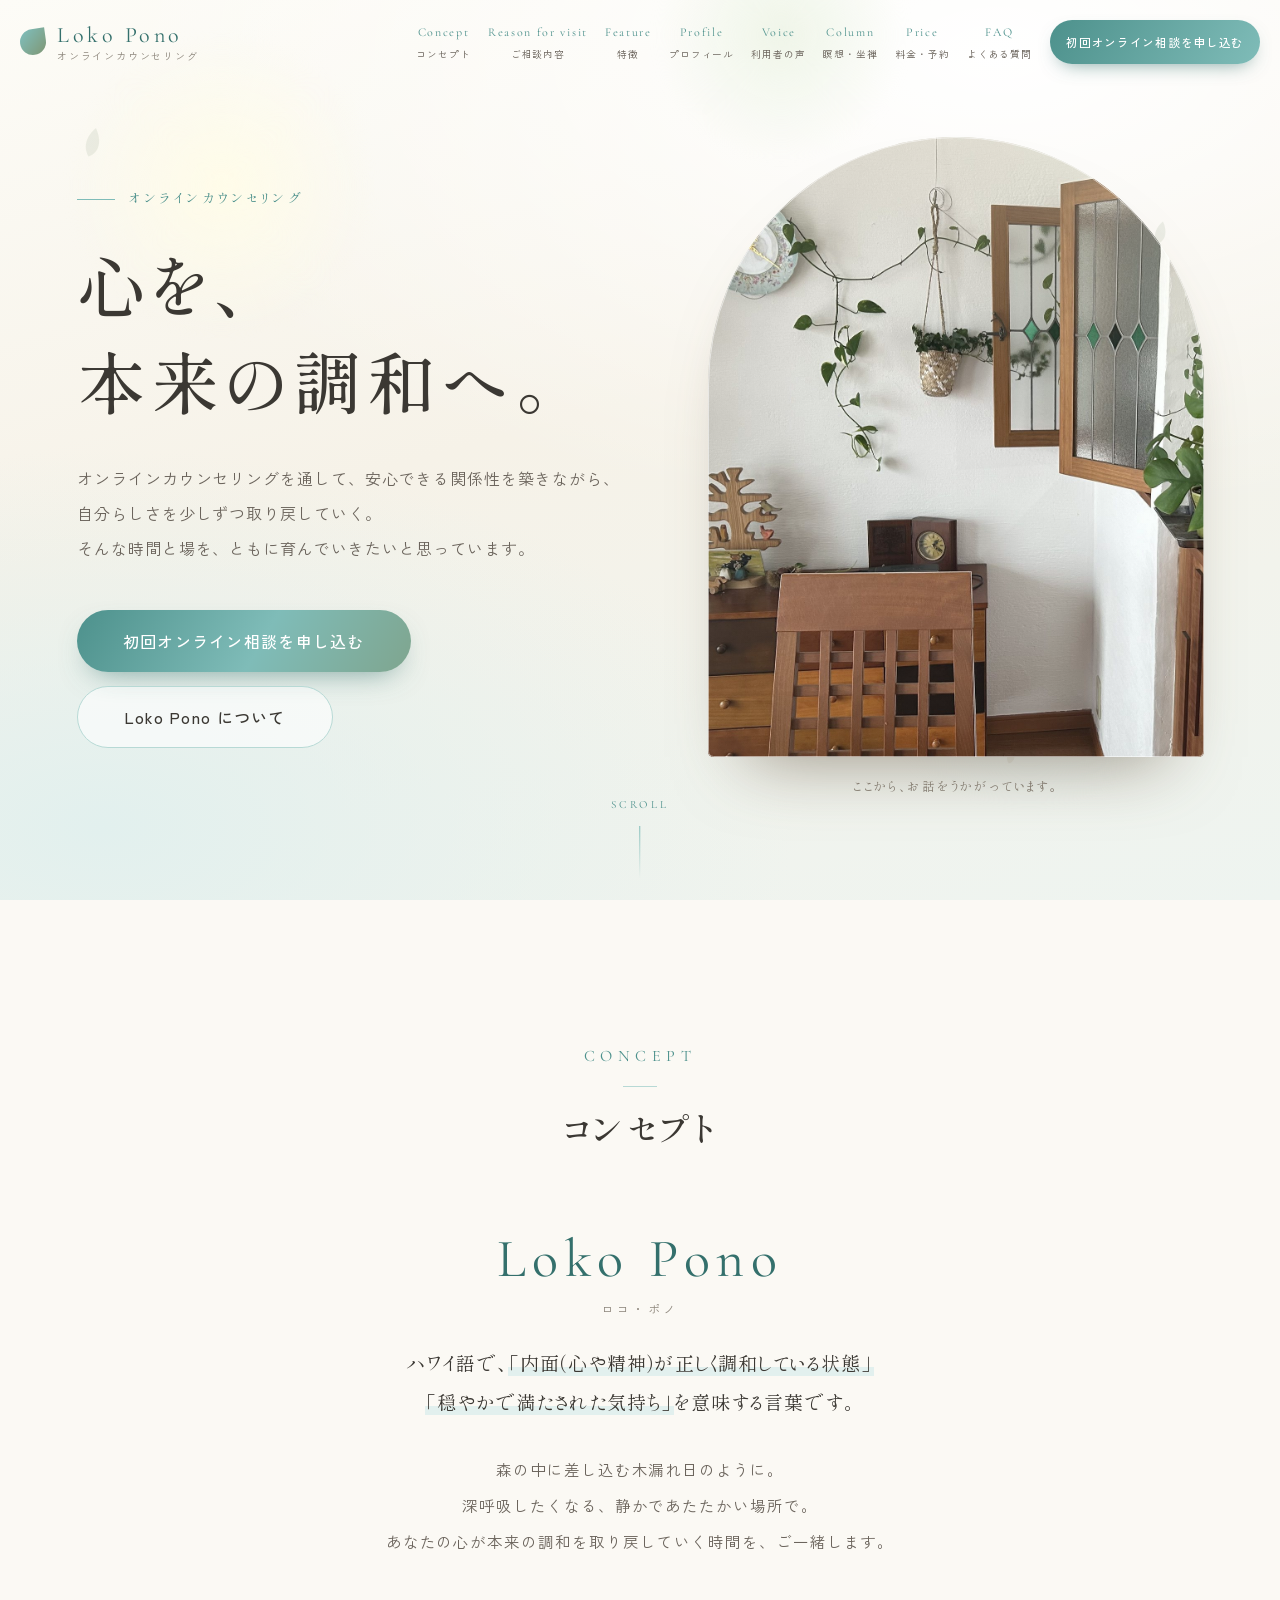
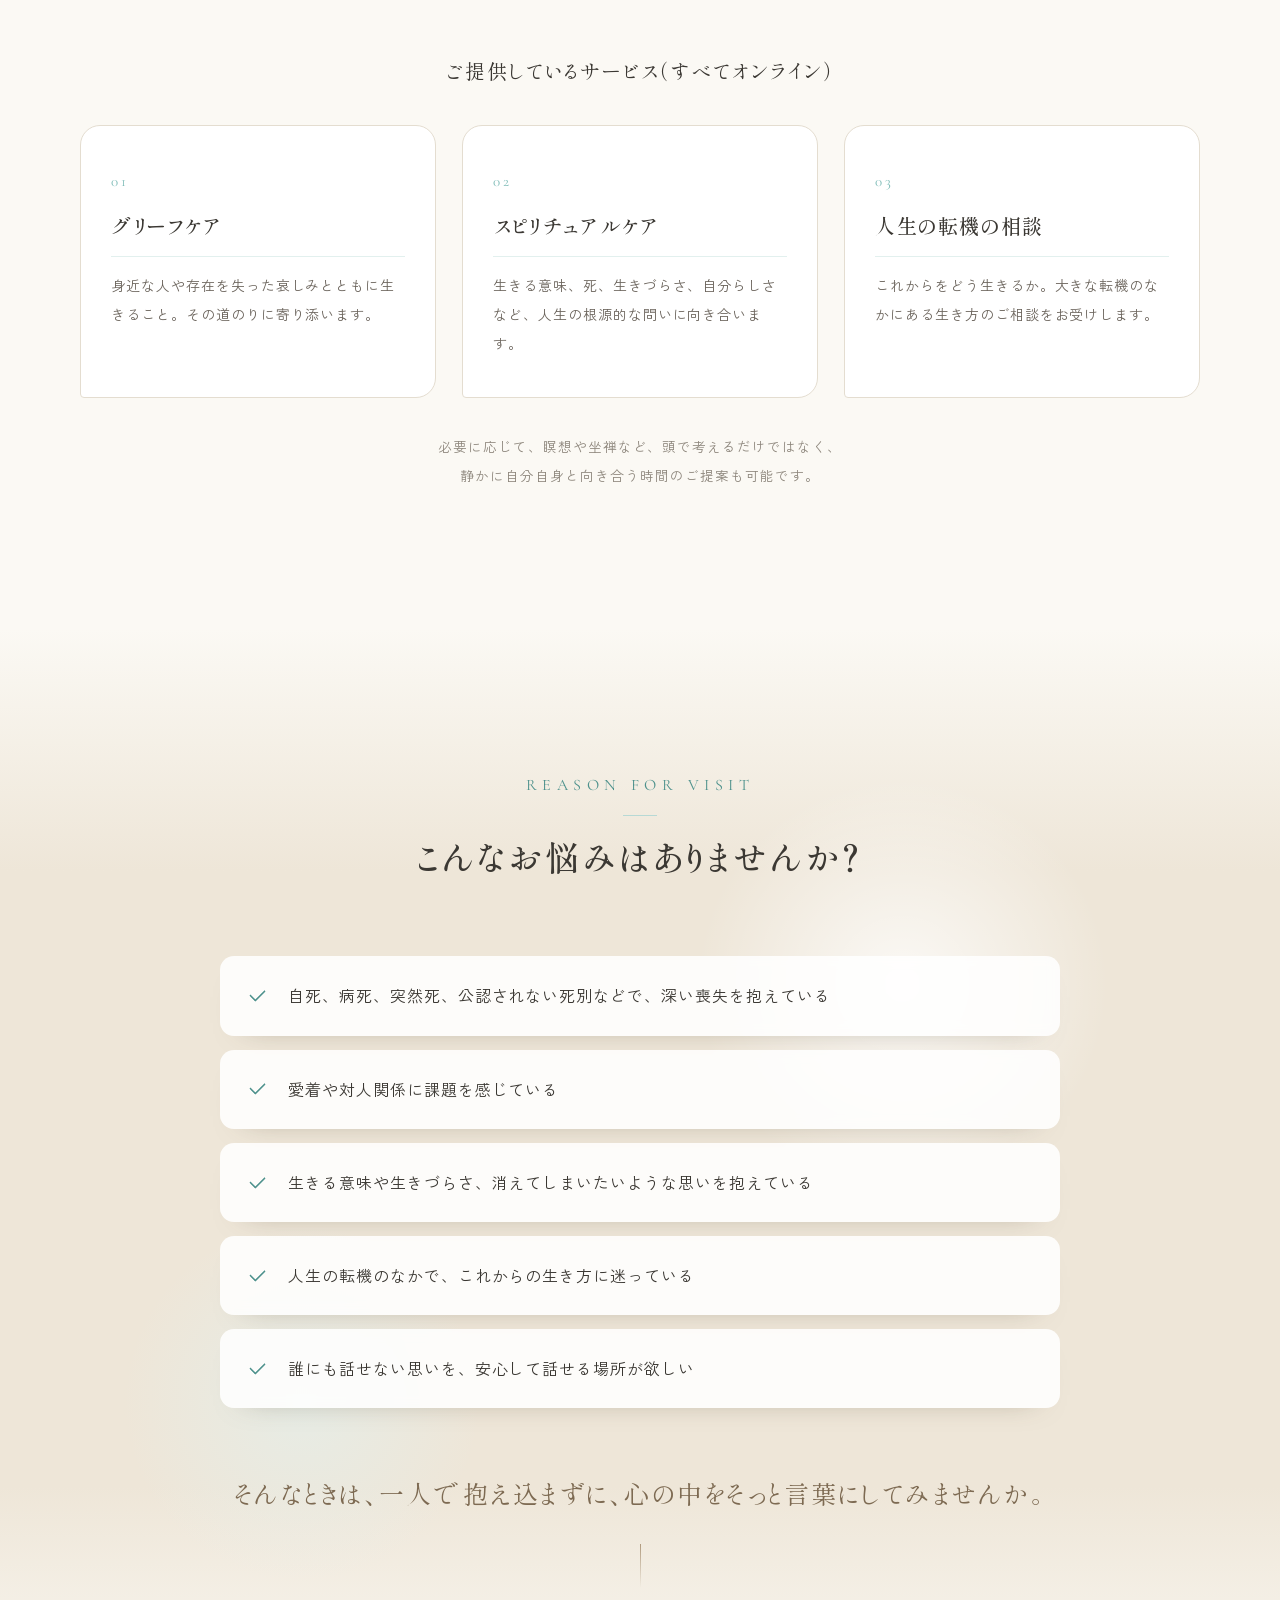
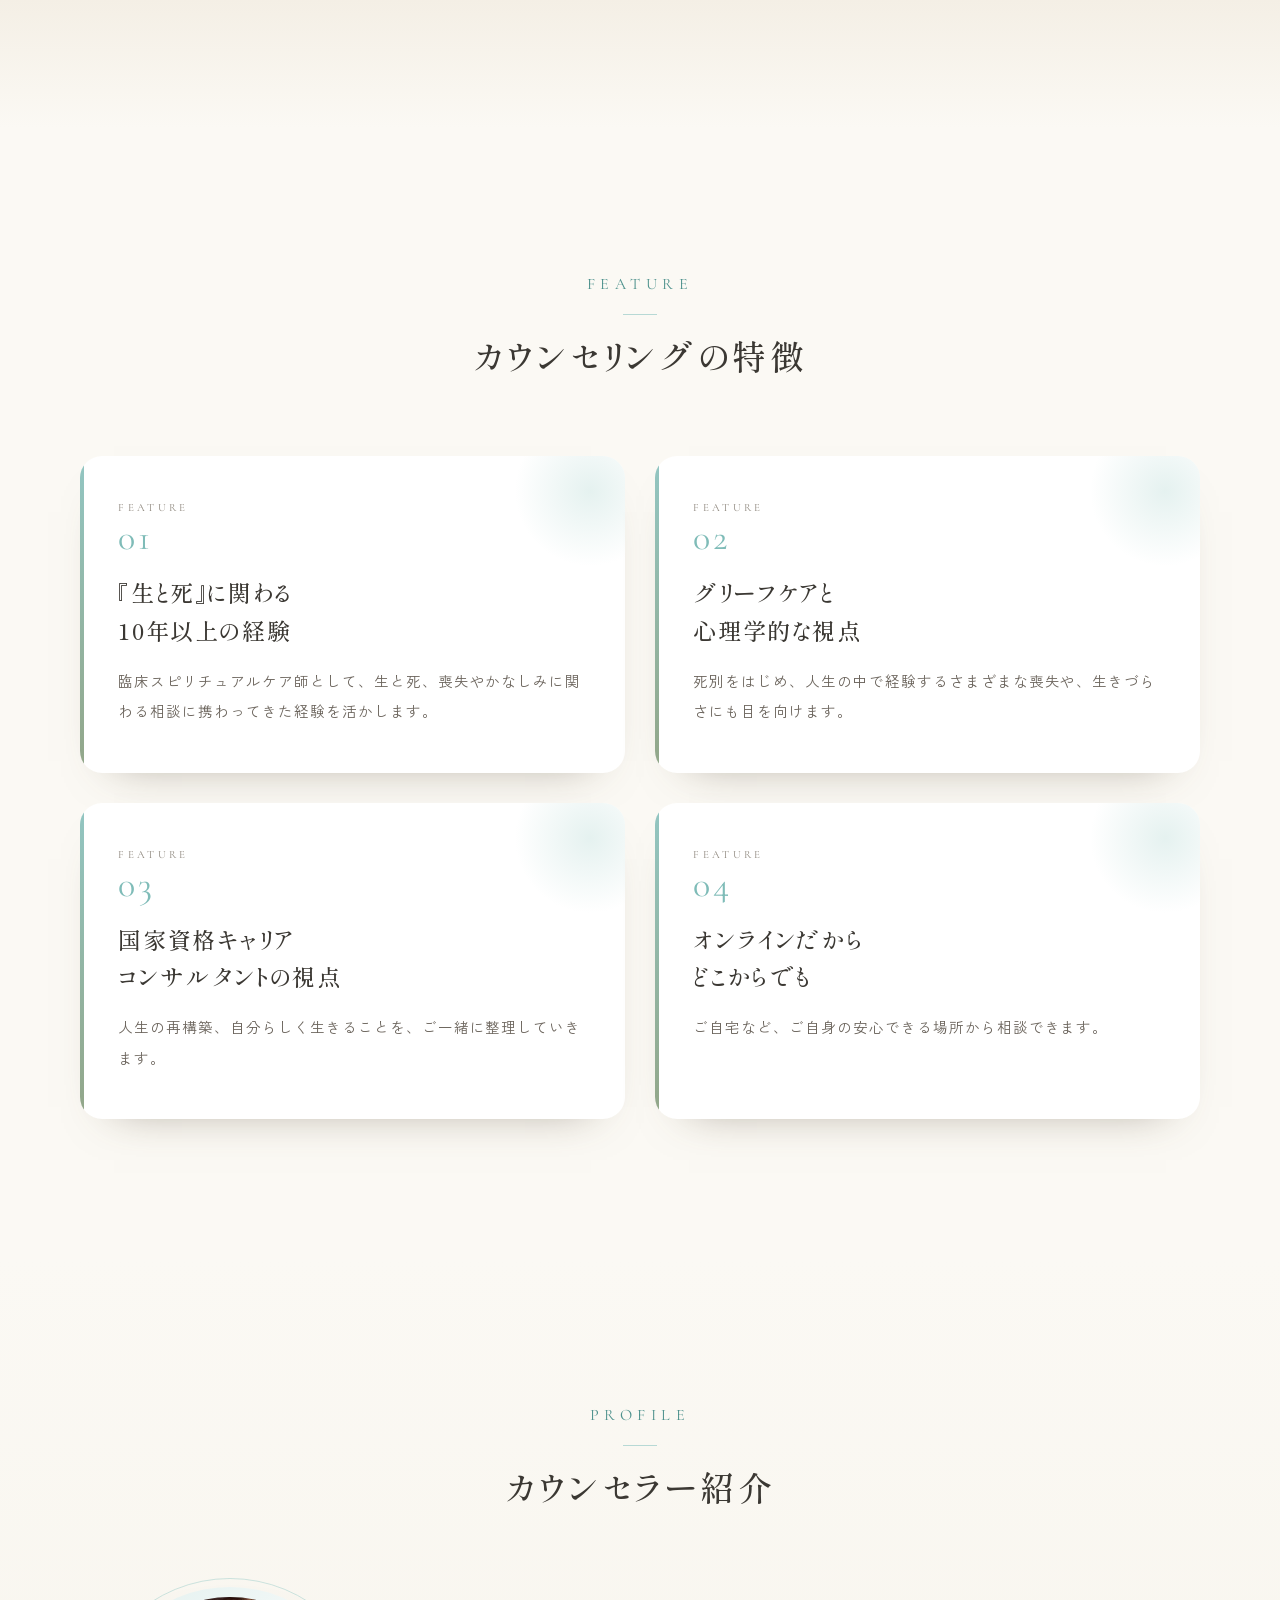
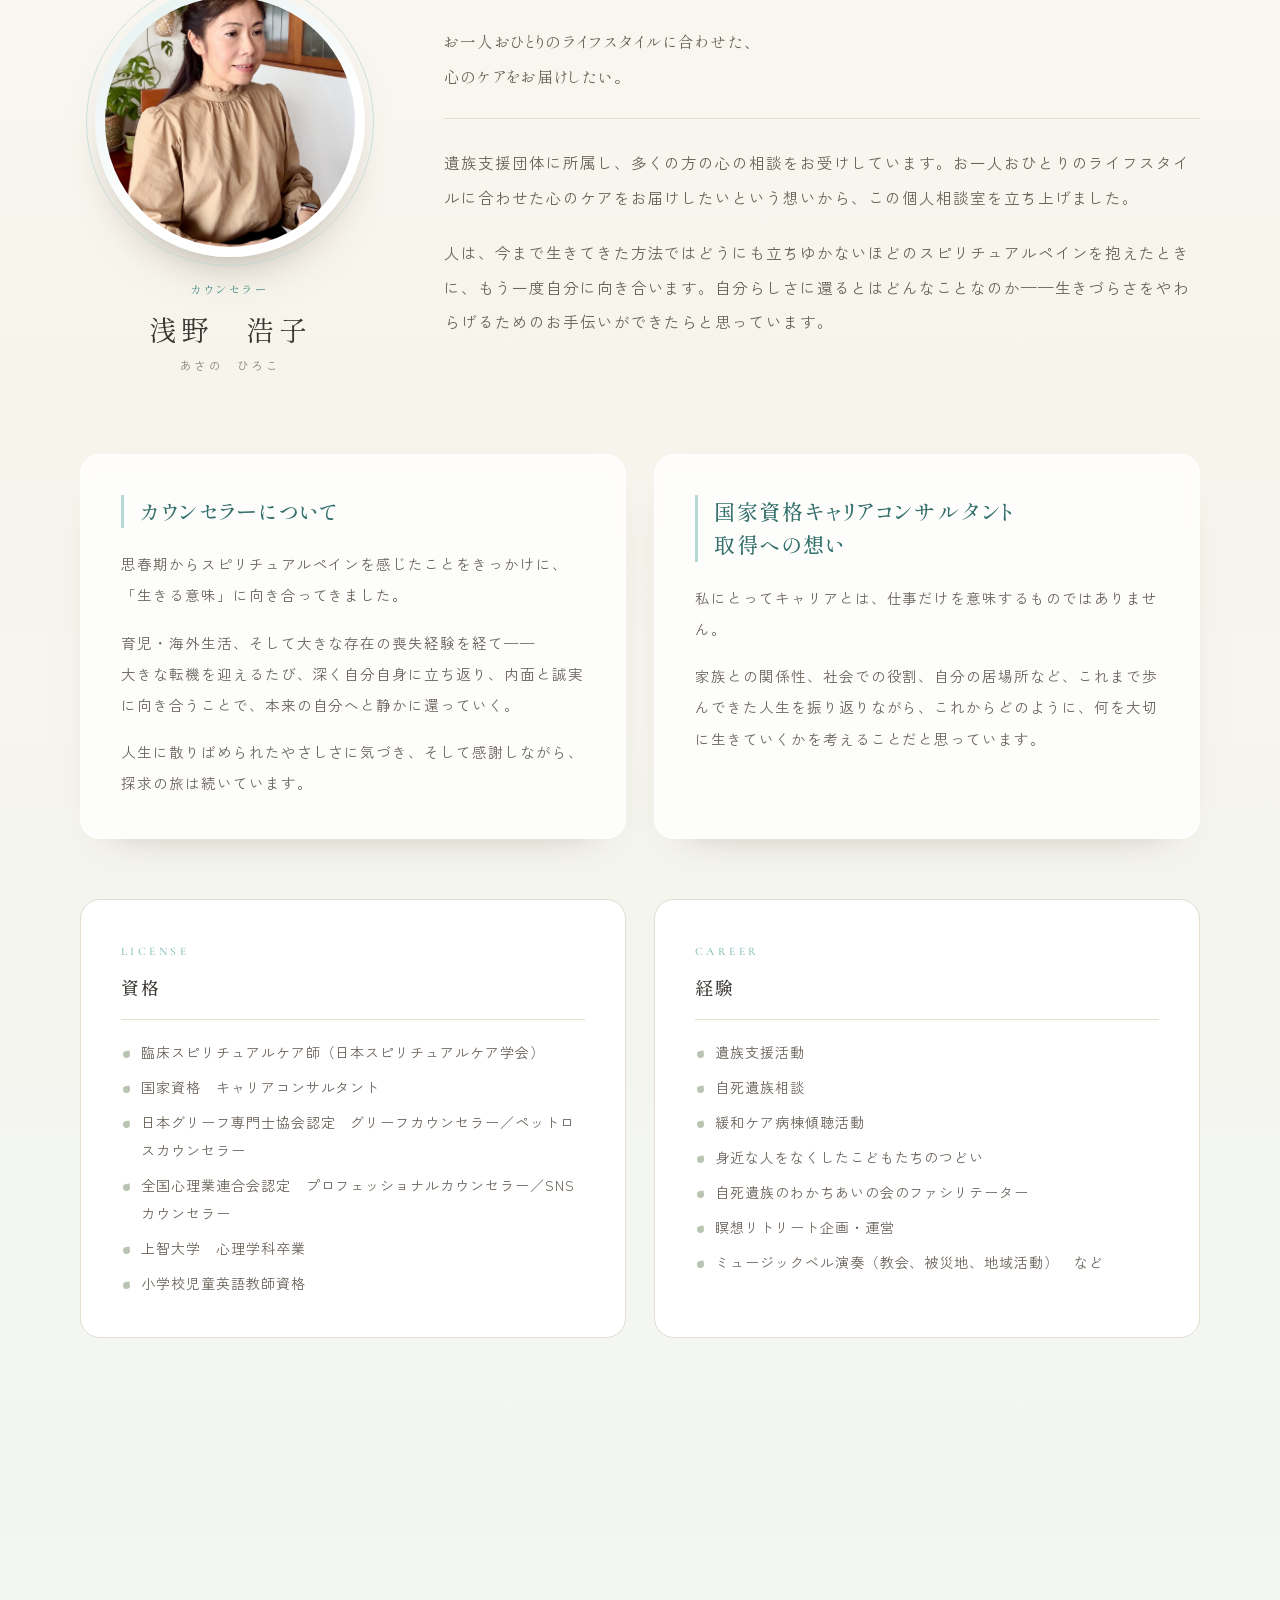
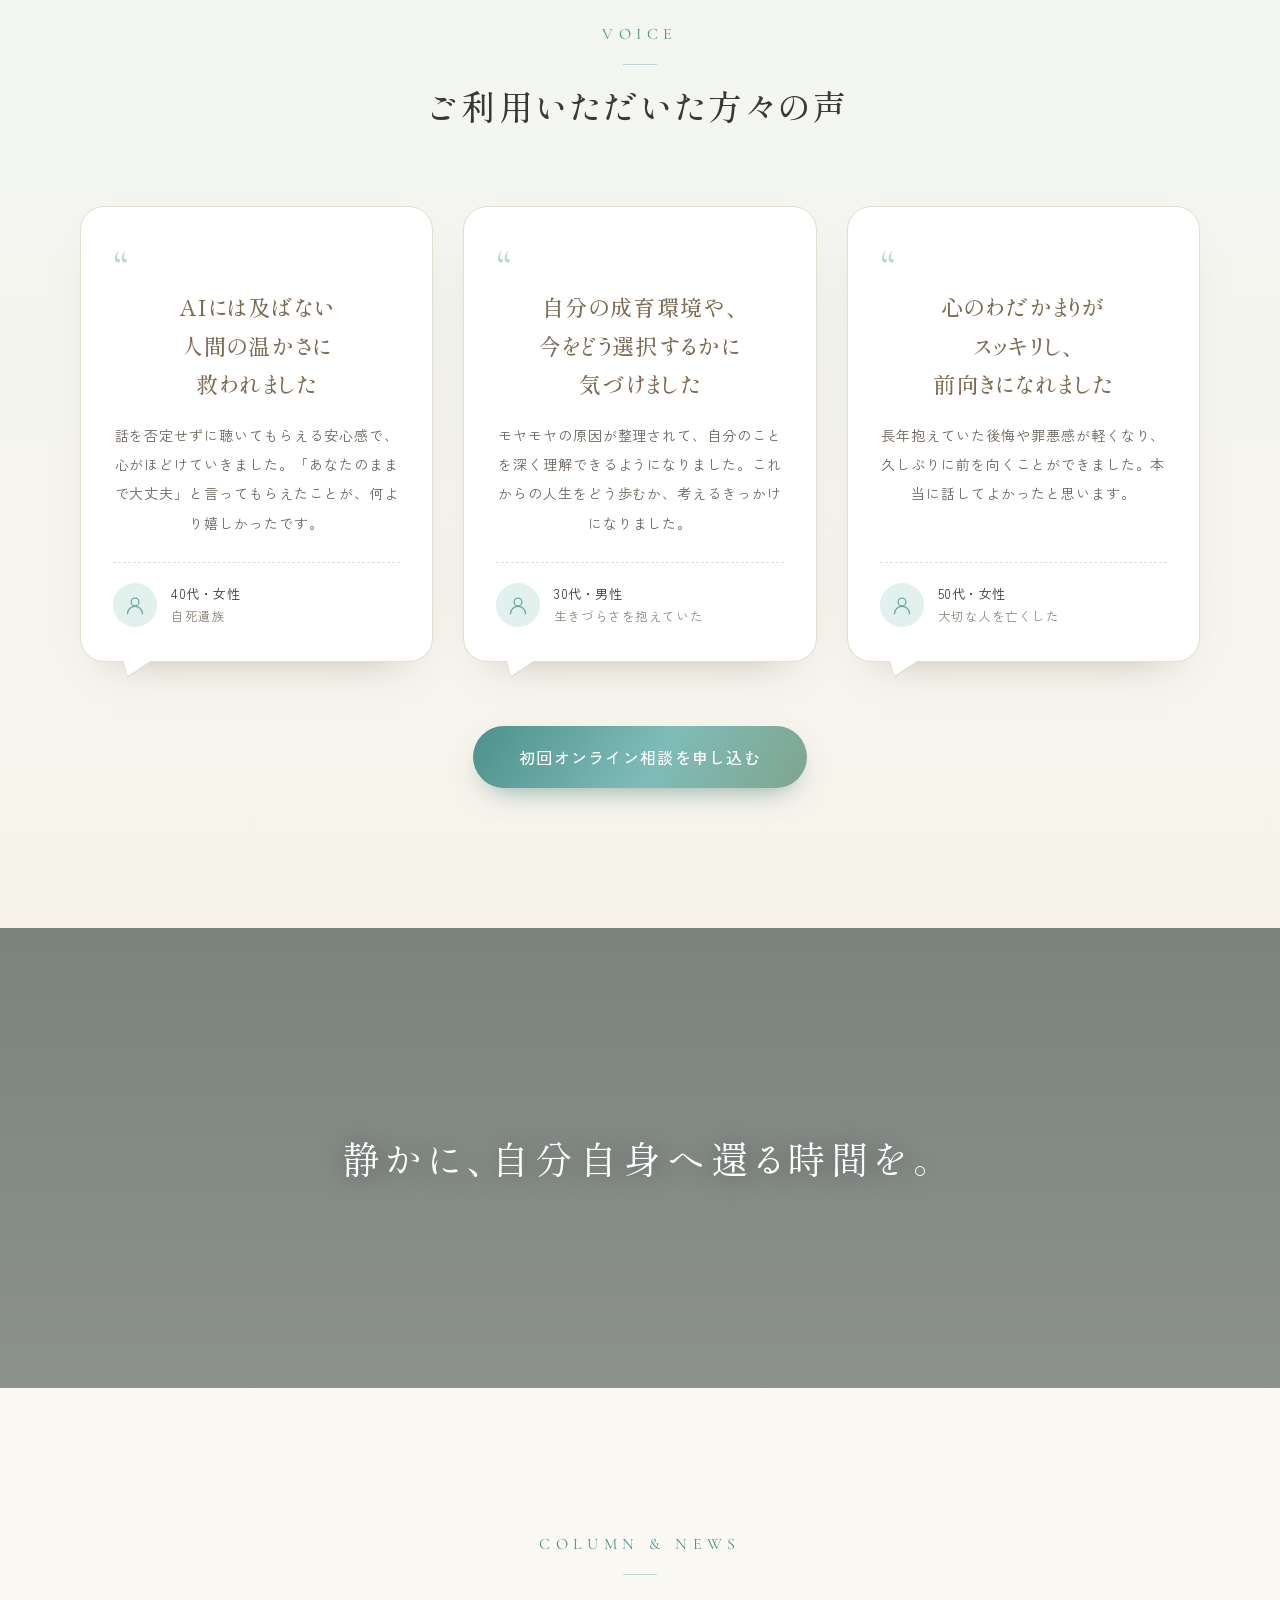
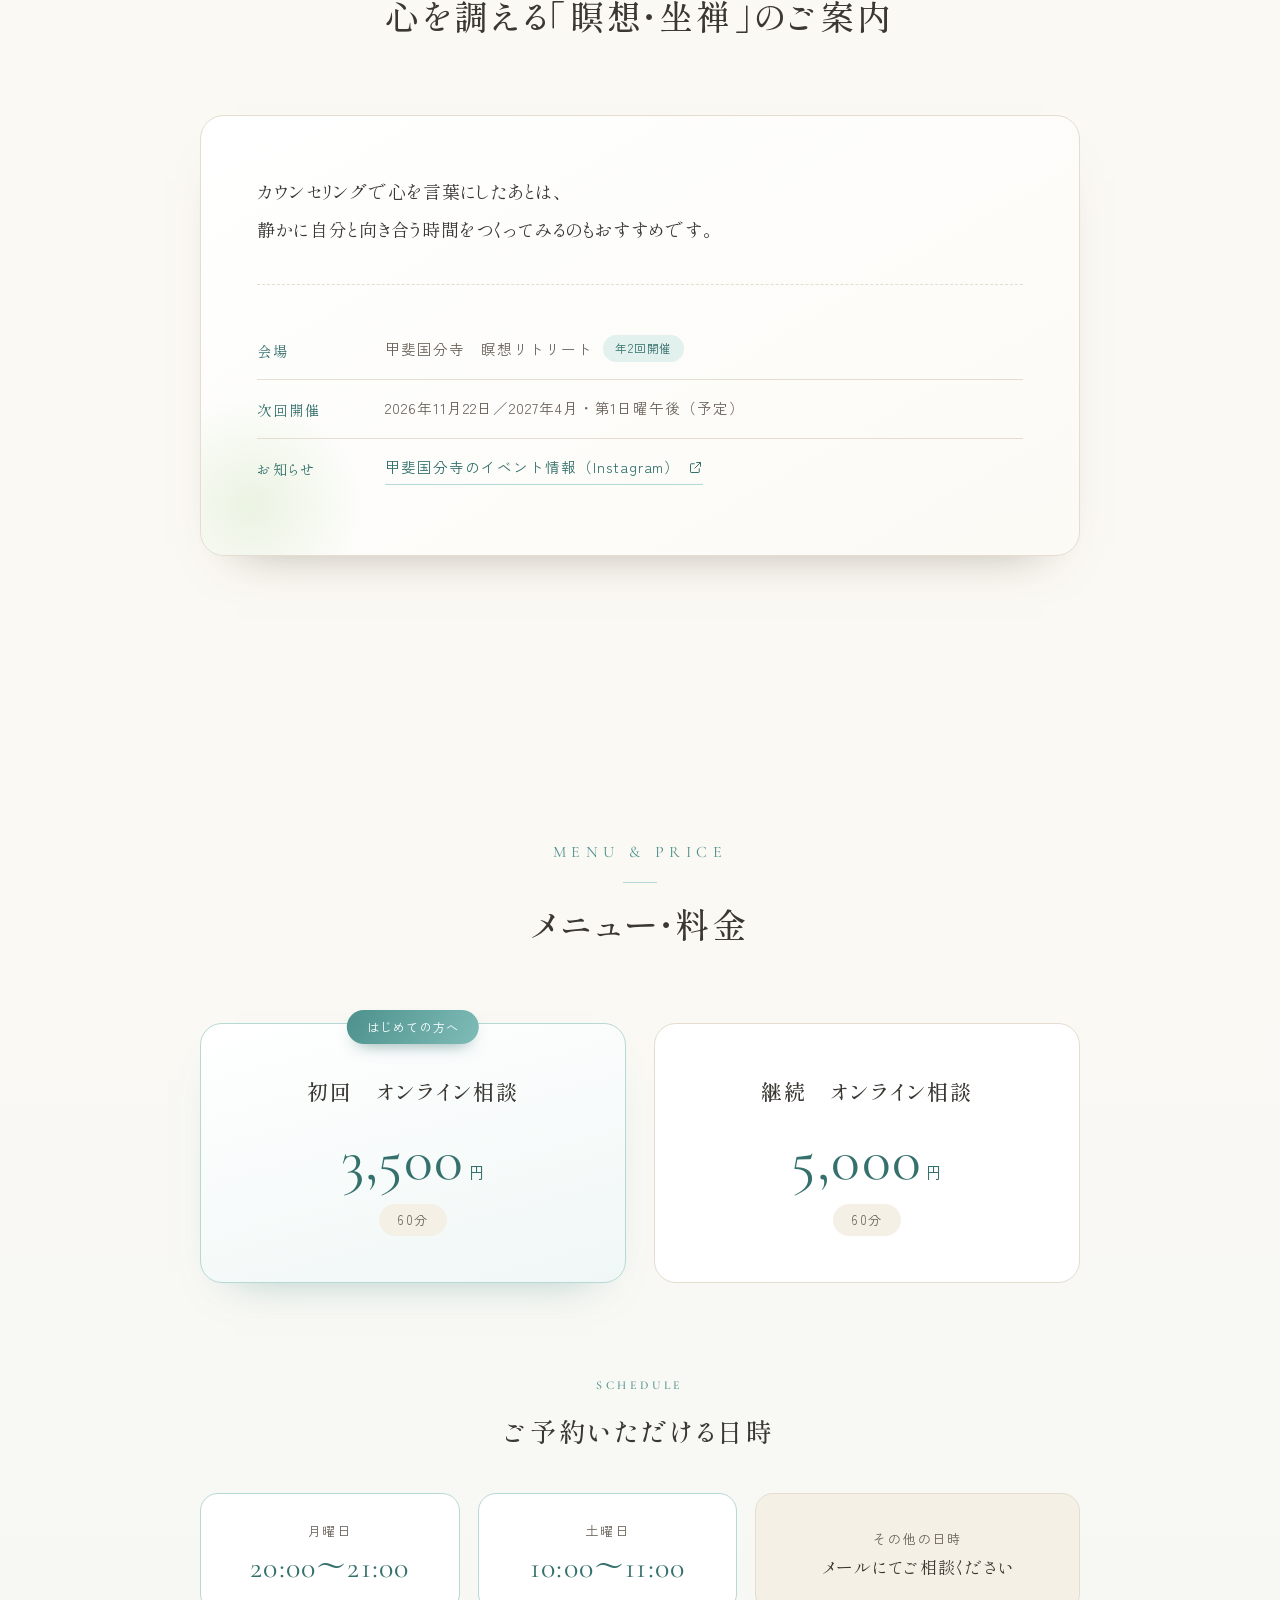
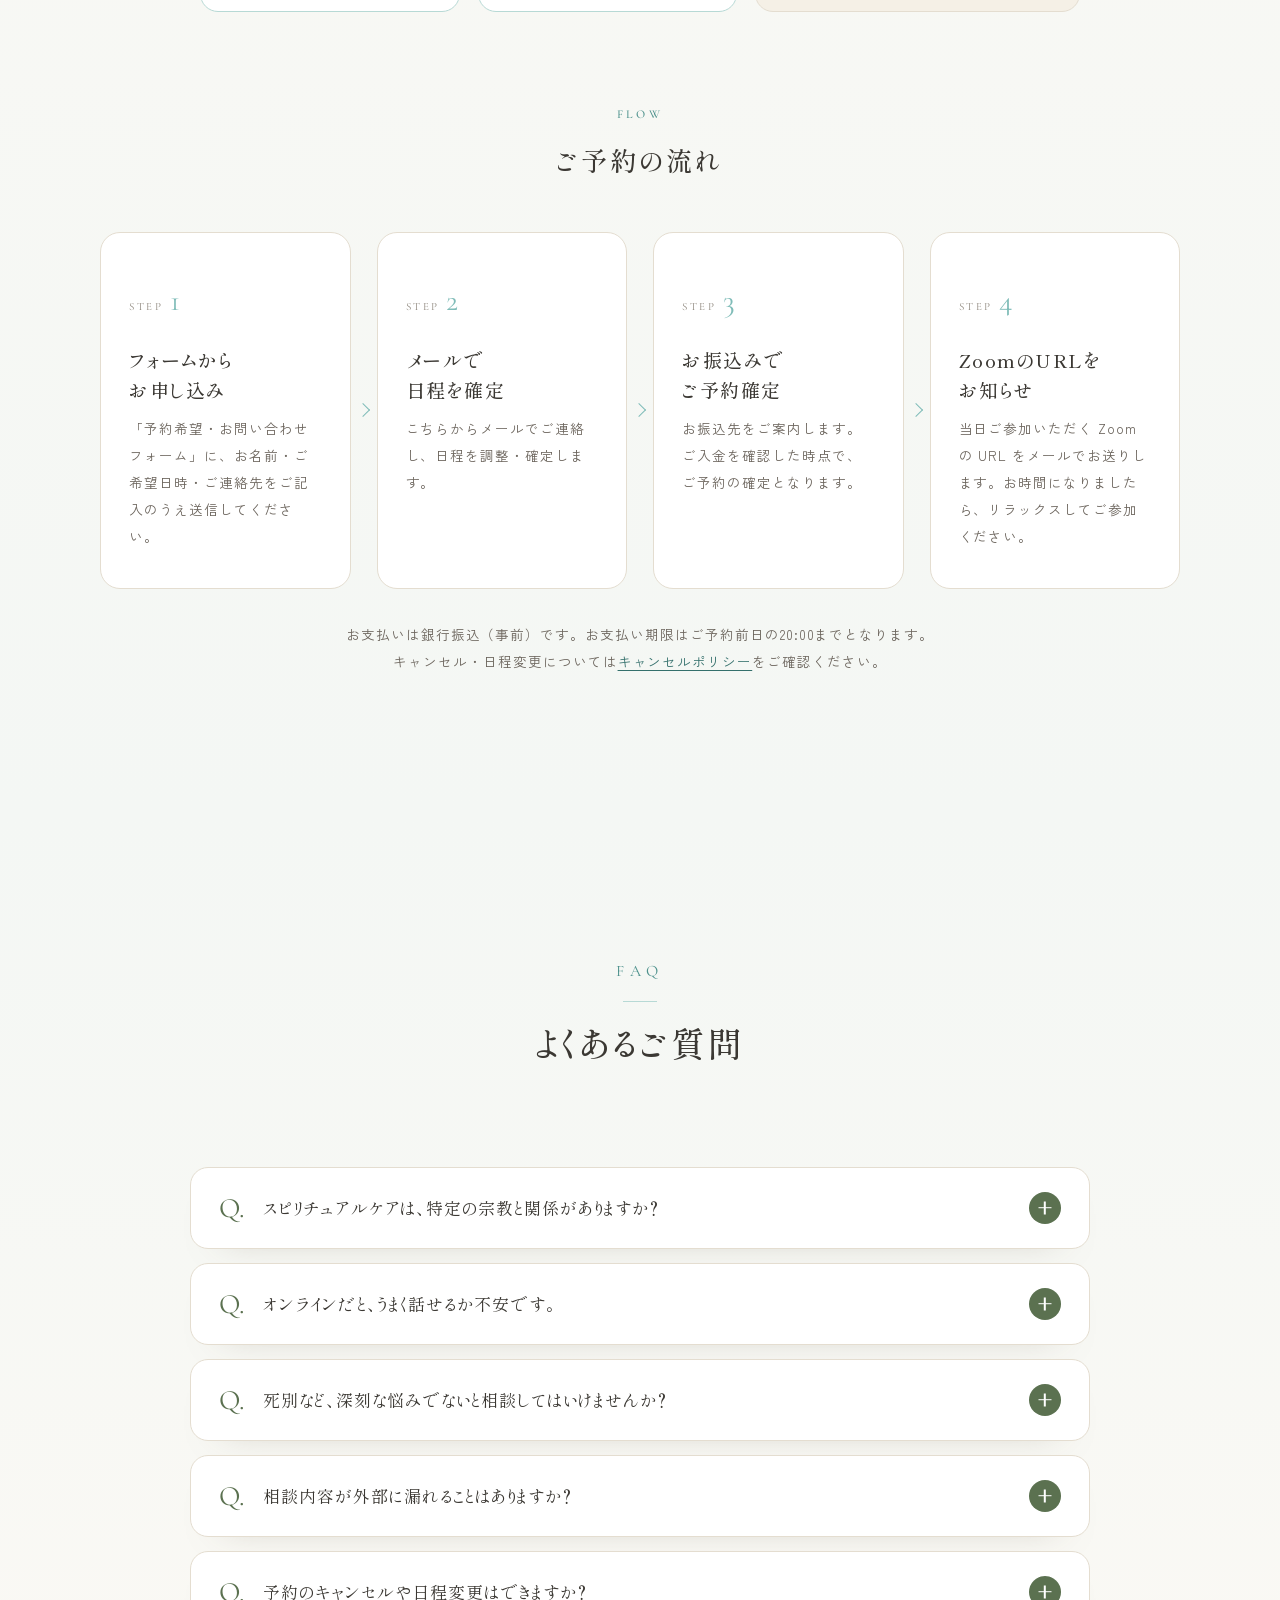
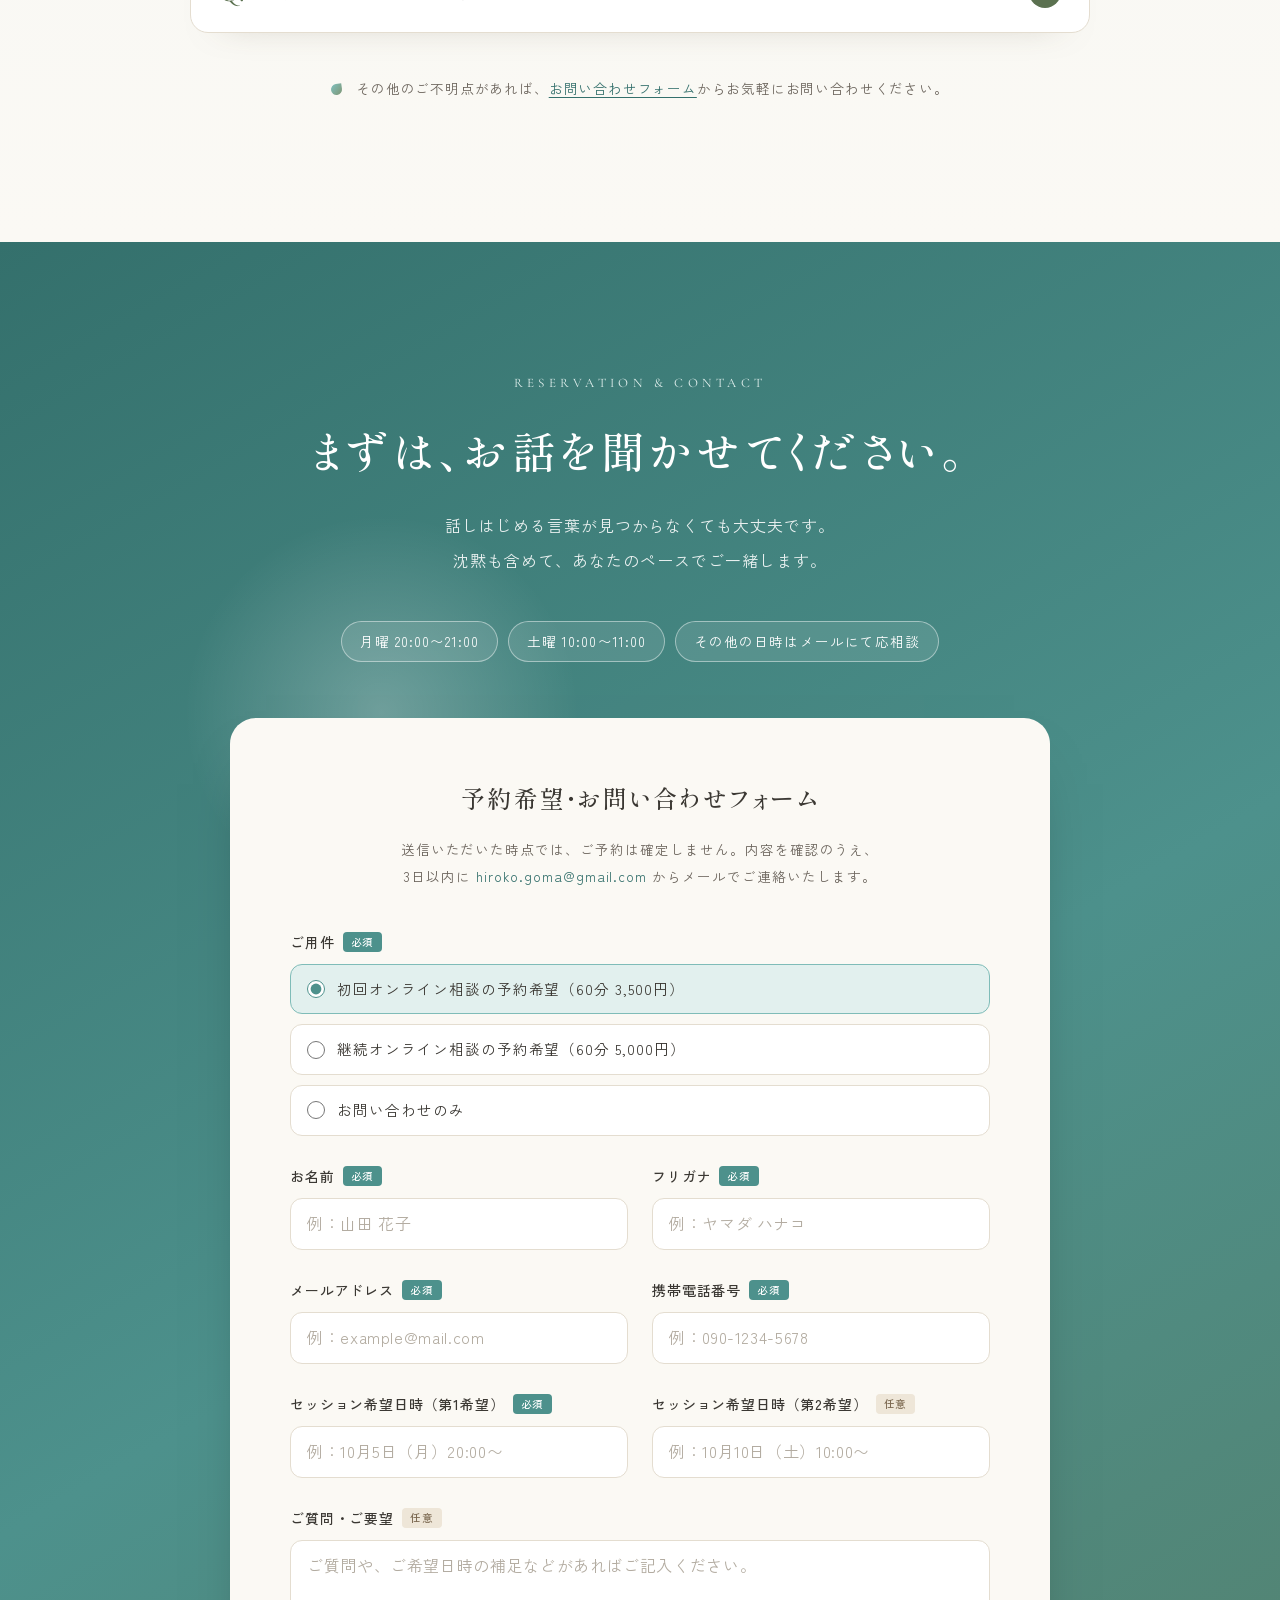
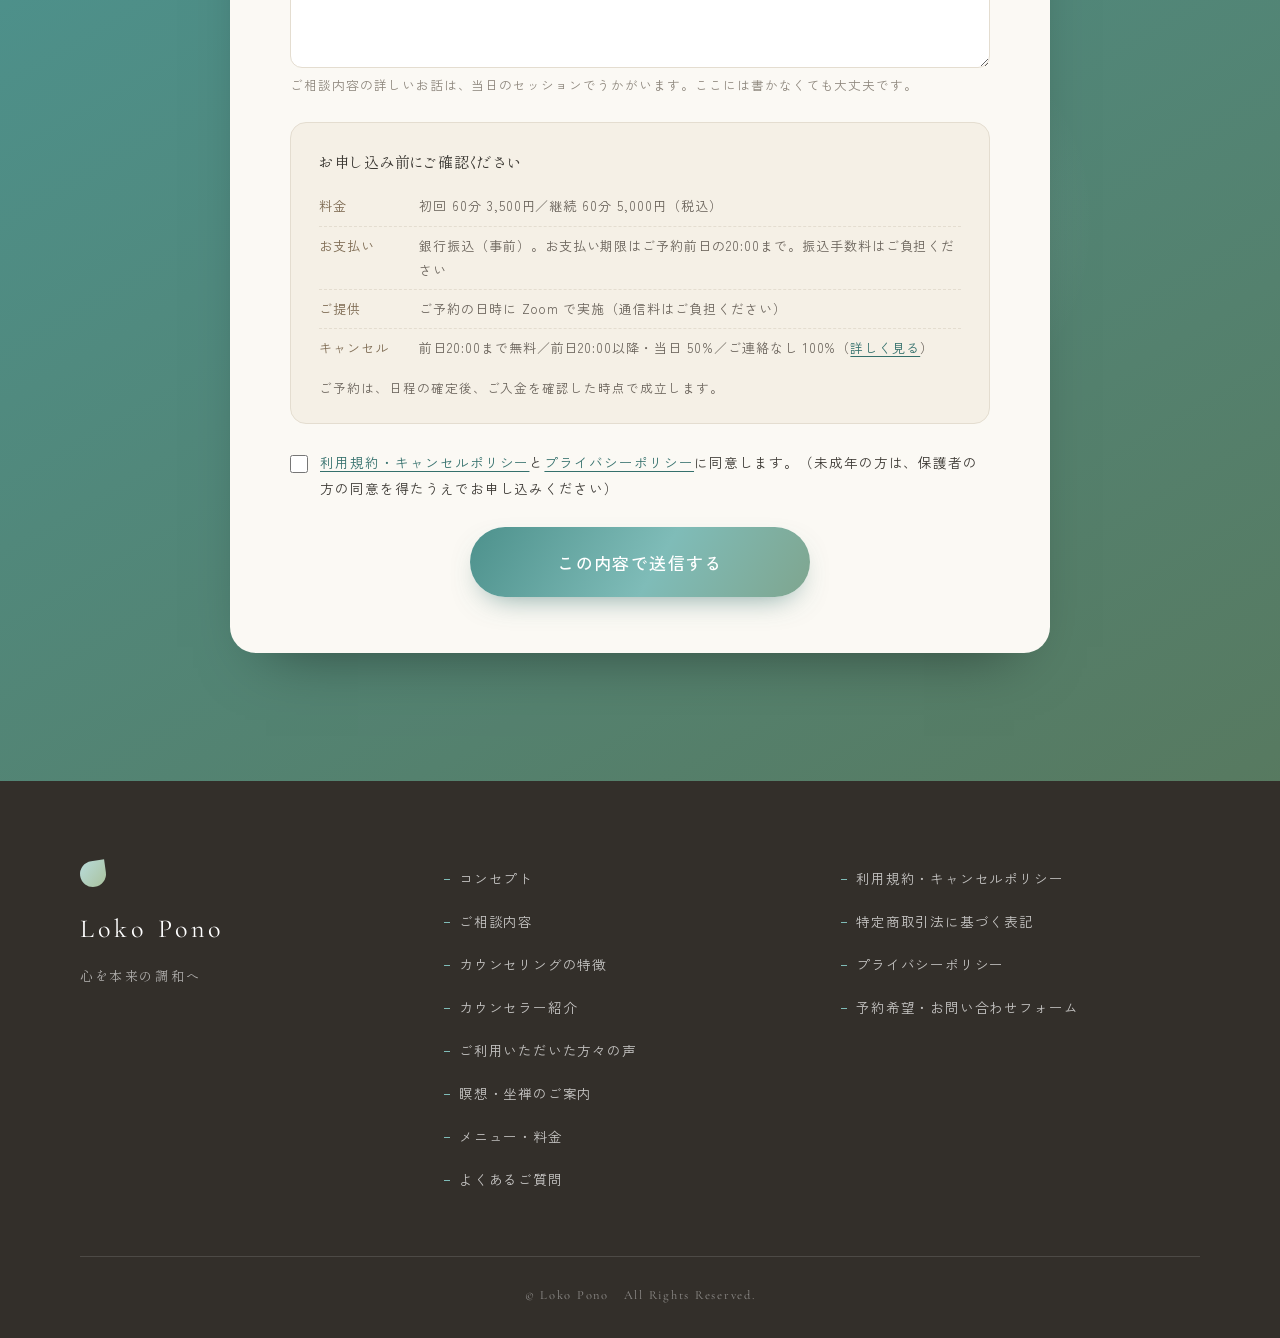
==== commit d4ac3c30: "Add files via upload" ====
--- a/index.html
+++ b/index.html
@@ -20,20 +20,27 @@
 <body>
 
 <!-- ================================================================
-     ▼▼▼ 予約システムの設定（ここだけを書き換えてください）▼▼▼
-
-     STORES 予約などで予約ページを作成したら、下の RESERVE_URL の
-     " " の中を、発行された予約ページの URL に置き換えて保存します。
-     ページ内の「初回オンライン相談を予約する」ボタン（全6か所）が
-     まとめて新しい予約ページに切り替わります。
-
-     ※ 手順は「予約システム導入ガイド.docx」をご覧ください。
-     ※ " " の中の URL 以外は消さないでください。
+     ▼▼▼ お申し込みフォームの設定（ここだけを書き換えてください）▼▼▼
+
+     FORM_ENDPOINT
+       フォームの送信先です。Formspree（無料）でフォームを作成すると
+       「https://formspree.io/f/xxxxxxxx」という URL が発行されるので、
+       " " の中に貼り付けて保存します。
+       空のままの場合は、送信ボタンを押すと、お客さまのメールソフトが
+       入力内容入りで開く方式になります（メールソフトを設定していない
+       パソコンでは送れないことがあるため、公開前の設定をおすすめします）。
+
+     CONTACT_EMAIL
+       お申し込みを受け取るメールアドレスです。
+
+     ※ 手順は「お申し込みフォーム設定ガイド.docx」をご覧ください。
+     ※ " " の中以外は消さないでください。
      ================================================================ -->
 <script>
-  window.RESERVE_URL = "https://www.ieruba.jp/WTE/site.cgi?m=prfdtlfrm&prof_id=51";
+  window.FORM_ENDPOINT = "";
+  window.CONTACT_EMAIL = "hiroko.goma@gmail.com";
 </script>
-<!-- ▲▲▲ 予約システムの設定はここまで ▲▲▲ -->
+<!-- ▲▲▲ お申し込みフォームの設定はここまで ▲▲▲ -->
 
 
 <!-- ============ ローディング ============ -->
@@ -66,7 +73,7 @@
         <li><a href="#price" class="gnav__link"><span class="gnav__en">Price</span><span class="gnav__ja">料金・予約</span></a></li>
         <li><a href="#faq" class="gnav__link"><span class="gnav__en">FAQ</span><span class="gnav__ja">よくある質問</span></a></li>
       </ul>
-      <a href="https://www.ieruba.jp/WTE/site.cgi?m=prfdtlfrm&amp;prof_id=51" target="_blank" rel="noopener" data-reserve class="gnav__cta">初回オンライン相談を予約する</a>
+      <a href="#reserve" data-reserve class="gnav__cta">初回オンライン相談を申し込む</a>
     </nav>
 
     <button class="hamburger" id="hamburger" aria-label="メニューを開く" aria-expanded="false" aria-controls="gnav">
@@ -101,8 +108,8 @@
         そんな時間と場を、ともに育んでいきたいと思っています。
       </p>
       <div class="hero__actions">
-        <a href="https://www.ieruba.jp/WTE/site.cgi?m=prfdtlfrm&amp;prof_id=51" target="_blank" rel="noopener" data-reserve class="btn btn--primary">
-          <span>初回オンライン相談を予約する</span>
+        <a href="#reserve" data-reserve class="btn btn--primary">
+          <span>初回オンライン相談を申し込む</span>
         </a>
         <a href="#concept" class="btn btn--ghost"><span>Loko Pono について</span></a>
       </div>
@@ -343,8 +350,8 @@
     </ul>
 
     <div class="voice__action" data-anim>
-      <a href="https://www.ieruba.jp/WTE/site.cgi?m=prfdtlfrm&amp;prof_id=51" target="_blank" rel="noopener" data-reserve class="btn btn--primary">
-        <span>初回オンライン相談を予約する</span>
+      <a href="#reserve" data-reserve class="btn btn--primary">
+        <span>初回オンライン相談を申し込む</span>
       </a>
     </div>
   </div>
@@ -418,25 +425,52 @@
       </li>
     </ul>
 
+    <div class="schedule" data-anim>
+      <h3 class="schedule__title"><span class="schedule__en">Schedule</span>ご予約いただける日時</h3>
+      <ul class="schedule__list">
+        <li class="schedule__item">
+          <span class="schedule__day">月曜日</span>
+          <span class="schedule__time">20:00〜21:00</span>
+        </li>
+        <li class="schedule__item">
+          <span class="schedule__day">土曜日</span>
+          <span class="schedule__time">10:00〜11:00</span>
+        </li>
+        <li class="schedule__item schedule__item--other">
+          <span class="schedule__day">その他の日時</span>
+          <span class="schedule__time">メールにてご相談ください</span>
+        </li>
+      </ul>
+    </div>
+
     <div class="flow" data-anim>
       <h3 class="flow__title"><span class="flow__en">Flow</span>ご予約の流れ</h3>
       <ol class="flow__list">
         <li class="flow-step">
           <span class="flow-step__num">STEP<b>1</b></span>
-          <h4>ご希望の日時を選ぶ</h4>
-          <p>予約ボタンから、ご希望の日時をお選びください。</p>
+          <h4>フォームから<br class="pc-only">お申し込み</h4>
+          <p>「予約希望・お問い合わせフォーム」に、お名前・ご希望日時・ご連絡先をご記入のうえ送信してください。</p>
         </li>
         <li class="flow-step">
           <span class="flow-step__num">STEP<b>2</b></span>
-          <h4>自動返信メールを確認</h4>
-          <p>当日のオンライン相談用リンクなど、詳細をご連絡します。</p>
+          <h4>メールで<br class="pc-only">日程を確定</h4>
+          <p>こちらからメールでご連絡し、日程を調整・確定します。</p>
         </li>
         <li class="flow-step">
           <span class="flow-step__num">STEP<b>3</b></span>
-          <h4>当日、お話しする</h4>
-          <p>お時間になりましたら、リラックスしてご参加ください。</p>
+          <h4>お振込みで<br class="pc-only">ご予約確定</h4>
+          <p>お振込先をご案内します。ご入金を確認した時点で、ご予約の確定となります。</p>
+        </li>
+        <li class="flow-step">
+          <span class="flow-step__num">STEP<b>4</b></span>
+          <h4>ZoomのURLを<br class="pc-only">お知らせ</h4>
+          <p>当日ご参加いただく Zoom の URL をメールでお送りします。お時間になりましたら、リラックスしてご参加ください。</p>
         </li>
       </ol>
+      <p class="flow__note">
+        お支払いは銀行振込（事前）です。お支払い期限はご予約前日の20:00までとなります。<br class="pc-only">
+        キャンセル・日程変更については<a href="terms.html#cancel">キャンセルポリシー</a>をご確認ください。
+      </p>
     </div>
   </div>
 </section>
@@ -512,7 +546,23 @@
         <div class="faq-item__a" id="faqA4" role="region" aria-labelledby="faqQ4">
           <div class="faq-item__a-inner">
             <span class="faq-item__mark faq-item__mark--a" aria-hidden="true">A.</span>
-            <p>お話しいただいた内容の秘密は厳守いたします。ご本人の同意なく、ご家族を含む第三者にお伝えすることはありません。ただし、ご自身や他の方の生命に関わる危険があると判断される場合に限り、必要な範囲で関係機関と連携させていただくことがあります。</p>
+            <p>お話しいただいた内容の秘密は厳守いたします。ご本人の同意なく、ご家族を含む第三者にお伝えすることはありません。ただし、ご自身や他の方の生命・身体に危険が差し迫っていると判断される場合や、法令に基づく場合に限り、必要な範囲で関係機関と連携させていただくことがあります。</p>
+          </div>
+        </div>
+      </li>
+
+      <li class="faq-item" data-anim>
+        <h3 class="faq-item__head">
+          <button type="button" class="faq-item__q" id="faqQ5" aria-expanded="false" aria-controls="faqA5">
+            <span class="faq-item__mark" aria-hidden="true">Q.</span>
+            <span class="faq-item__text">予約のキャンセルや日程変更はできますか？</span>
+            <span class="faq-item__icon" aria-hidden="true"></span>
+          </button>
+        </h3>
+        <div class="faq-item__a" id="faqA5" role="region" aria-labelledby="faqQ5">
+          <div class="faq-item__a-inner">
+            <span class="faq-item__mark faq-item__mark--a" aria-hidden="true">A.</span>
+            <p>ご予約前日の20:00までにメールでご連絡いただければ、キャンセル料はかかりません。日程の変更も1回まで無料で承ります。前日20:00以降のキャンセルは料金の50%、ご連絡のないキャンセルは料金の全額を申し受けます。ご本人やご家族の急な体調不良など、やむを得ない事情のときは、ご遠慮なくお知らせください。詳しくは<a href="terms.html#cancel">キャンセルポリシー</a>をご覧ください。</p>
           </div>
         </div>
       </li>
@@ -520,26 +570,120 @@
 
     <p class="faq__foot" data-anim>
       <span class="faq__leaf" aria-hidden="true"></span>
-      その他のご不明点があれば、お気軽にお問い合わせください。
+      その他のご不明点があれば、<a href="#reserve">お問い合わせフォーム</a>からお気軽にお問い合わせください。
     </p>
   </div>
 </section>
 
-<!-- ============ CTA ============ -->
-<section class="cta" id="contact">
+<!-- ============ 予約希望・お問い合わせフォーム ============ -->
+<section class="cta reserve" id="reserve">
   <div class="cta__light" aria-hidden="true"></div>
   <div class="container">
     <div class="cta__inner" data-anim>
-      <p class="cta__en">Reservation</p>
+      <p class="cta__en">Reservation &amp; Contact</p>
       <h2 class="cta__title">まずは、<br class="sp-only">お話を聞かせてください。</h2>
       <p class="cta__text">
         話しはじめる言葉が見つからなくても大丈夫です。<br>
         沈黙も含めて、あなたのペースでご一緒します。
       </p>
-      <a href="https://www.ieruba.jp/WTE/site.cgi?m=prfdtlfrm&amp;prof_id=51" target="_blank" rel="noopener" data-reserve class="btn btn--primary btn--lg">
-        <span>初回オンライン相談を予約する</span>
-      </a>
-      <p class="cta__note">初回 60分 / 3,500円　｜　オンライン（全国どこからでも）</p>
+      <ul class="reserve__days" aria-label="ご予約いただける日時">
+        <li>月曜 20:00〜21:00</li>
+        <li>土曜 10:00〜11:00</li>
+        <li>その他の日時はメールにて応相談</li>
+      </ul>
+    </div>
+
+    <div class="rform-wrap" data-anim>
+      <h3 class="rform-wrap__title">予約希望・お問い合わせフォーム</h3>
+      <p class="rform-wrap__lead">
+        送信いただいた時点では、ご予約は確定しません。内容を確認のうえ、<br class="pc-only">
+        3日以内に <span class="rform-wrap__mail" data-contact-email>hiroko.goma@gmail.com</span> からメールでご連絡いたします。
+      </p>
+
+      <form class="rform" id="reserveForm" novalidate>
+        <!-- 迷惑メール対策（人には見えない欄。入力があれば送信しません） -->
+        <div class="rform__hp" aria-hidden="true">
+          <label>この欄は空欄のままにしてください<input type="text" name="_gotcha" tabindex="-1" autocomplete="off"></label>
+        </div>
+
+        <fieldset class="rform__row rform__row--radio">
+          <legend class="rform__label">ご用件<span class="rform__req">必須</span></legend>
+          <div class="rform__choices">
+            <label class="rform__choice"><input type="radio" name="ご用件" value="初回オンライン相談の予約希望" checked><span>初回オンライン相談の予約希望（60分 3,500円）</span></label>
+            <label class="rform__choice"><input type="radio" name="ご用件" value="継続オンライン相談の予約希望"><span>継続オンライン相談の予約希望（60分 5,000円）</span></label>
+            <label class="rform__choice"><input type="radio" name="ご用件" value="お問い合わせのみ"><span>お問い合わせのみ</span></label>
+          </div>
+        </fieldset>
+
+        <div class="rform__grid">
+          <div class="rform__row">
+            <label class="rform__label" for="fName">お名前<span class="rform__req">必須</span></label>
+            <input class="rform__input" type="text" id="fName" name="お名前" autocomplete="name" placeholder="例：山田 花子" required aria-describedby="fName-err">
+            <p class="rform__error" id="fName-err"></p>
+          </div>
+          <div class="rform__row">
+            <label class="rform__label" for="fKana">フリガナ<span class="rform__req">必須</span></label>
+            <input class="rform__input" type="text" id="fKana" name="フリガナ" placeholder="例：ヤマダ ハナコ" required aria-describedby="fKana-err">
+            <p class="rform__error" id="fKana-err"></p>
+          </div>
+          <div class="rform__row">
+            <label class="rform__label" for="fEmail">メールアドレス<span class="rform__req">必須</span></label>
+            <input class="rform__input" type="email" id="fEmail" name="email" autocomplete="email" inputmode="email" placeholder="例：example@mail.com" required aria-describedby="fEmail-err">
+            <p class="rform__error" id="fEmail-err"></p>
+          </div>
+          <div class="rform__row">
+            <label class="rform__label" for="fTel">携帯電話番号<span class="rform__req">必須</span></label>
+            <input class="rform__input" type="tel" id="fTel" name="携帯電話番号" autocomplete="tel" inputmode="tel" placeholder="例：090-1234-5678" required aria-describedby="fTel-err">
+            <p class="rform__error" id="fTel-err"></p>
+          </div>
+          <div class="rform__row" data-for-reserve>
+            <label class="rform__label" for="fDate1">セッション希望日時（第1希望）<span class="rform__req">必須</span></label>
+            <input class="rform__input" type="text" id="fDate1" name="第1希望日時" placeholder="例：10月5日（月）20:00〜" required aria-describedby="fDate1-err">
+            <p class="rform__error" id="fDate1-err"></p>
+          </div>
+          <div class="rform__row" data-for-reserve>
+            <label class="rform__label" for="fDate2">セッション希望日時（第2希望）<span class="rform__opt">任意</span></label>
+            <input class="rform__input" type="text" id="fDate2" name="第2希望日時" placeholder="例：10月10日（土）10:00〜">
+          </div>
+        </div>
+
+        <div class="rform__row">
+          <label class="rform__label" for="fMsg">ご質問・ご要望<span class="rform__opt">任意</span></label>
+          <textarea class="rform__input rform__textarea" id="fMsg" name="ご質問・ご要望" rows="4" placeholder="ご質問や、ご希望日時の補足などがあればご記入ください。"></textarea>
+          <p class="rform__hint">ご相談内容の詳しいお話は、当日のセッションでうかがいます。ここには書かなくても大丈夫です。</p>
+        </div>
+
+        <div class="rform__confirm" data-for-reserve>
+          <p class="rform__confirm-title">お申し込み前にご確認ください</p>
+          <dl class="rform__terms">
+            <div><dt>料金</dt><dd>初回 60分 3,500円／継続 60分 5,000円（税込）</dd></div>
+            <div><dt>お支払い</dt><dd>銀行振込（事前）。お支払い期限はご予約前日の20:00まで。振込手数料はご負担ください</dd></div>
+            <div><dt>ご提供</dt><dd>ご予約の日時に Zoom で実施（通信料はご負担ください）</dd></div>
+            <div><dt>キャンセル</dt><dd>前日20:00まで無料／前日20:00以降・当日 50%／ご連絡なし 100%（<a href="terms.html#cancel" target="_blank" rel="noopener">詳しく見る</a>）</dd></div>
+          </dl>
+          <p class="rform__confirm-note">ご予約は、日程の確定後、ご入金を確認した時点で成立します。</p>
+        </div>
+
+        <div class="rform__row rform__agree-row">
+          <label class="rform__agree">
+            <input type="checkbox" id="fAgree" name="規約への同意" value="同意する" required aria-describedby="fAgree-err">
+            <span><a href="terms.html" target="_blank" rel="noopener">利用規約・キャンセルポリシー</a>と<a href="privacy.html" target="_blank" rel="noopener">プライバシーポリシー</a>に同意します。（未成年の方は、保護者の方の同意を得たうえでお申し込みください）</span>
+          </label>
+          <p class="rform__error" id="fAgree-err"></p>
+        </div>
+
+        <div class="rform__submit">
+          <button type="submit" class="btn btn--primary btn--lg" id="rformSubmit"><span>この内容で送信する</span></button>
+        </div>
+        <p class="rform__status" id="rformStatus" role="status" aria-live="polite"></p>
+      </form>
+
+      <div class="rform-done" id="rformDone" hidden tabindex="-1">
+        <p class="rform-done__title">送信が完了しました</p>
+        <p>お申し込みいただき、ありがとうございます。<br>
+          内容を確認のうえ、3日以内に <span data-contact-email>hiroko.goma@gmail.com</span> からメールでご連絡いたします。<br>
+          数日たっても返信が届かない場合は、迷惑メールフォルダをご確認いただくか、お手数ですが上記アドレスへ直接ご連絡ください。</p>
+      </div>
     </div>
   </div>
 </section>
@@ -567,10 +711,10 @@
         <li><a href="#faq">よくあるご質問</a></li>
       </ul>
       <ul>
-        <li><a href="#">特定商取引法に基づく表記</a></li>
-        <li><a href="#">プライバシーポリシー</a></li>
-        <li><a href="#">お問い合わせフォーム</a></li>
-        <li><a href="https://www.ieruba.jp/WTE/site.cgi?m=prfdtlfrm&amp;prof_id=51" target="_blank" rel="noopener" data-reserve>オンライン相談のご予約</a></li>
+        <li><a href="terms.html">利用規約・キャンセルポリシー</a></li>
+        <li><a href="tokushoho.html">特定商取引法に基づく表記</a></li>
+        <li><a href="privacy.html">プライバシーポリシー</a></li>
+        <li><a href="#reserve" data-reserve>予約希望・お問い合わせフォーム</a></li>
       </ul>
     </nav>
   </div>
@@ -579,24 +723,11 @@
 
 <!-- ============ スマホ固定CTA ============ -->
 <div class="fixed-cta" id="fixedCta">
-  <a href="https://www.ieruba.jp/WTE/site.cgi?m=prfdtlfrm&amp;prof_id=51" target="_blank" rel="noopener" data-reserve>
-    初回オンライン相談を予約する
+  <a href="#reserve" data-reserve>
+    初回オンライン相談を申し込む
   </a>
 </div>
 
-<script>
-  /* 上部の RESERVE_URL を、予約ボタン（data-reserve）すべてに反映します */
-  (function () {
-    var url = (window.RESERVE_URL || "").trim();
-    if (!url) return;
-    var links = document.querySelectorAll("a[data-reserve]");
-    for (var i = 0; i < links.length; i++) {
-      links[i].setAttribute("href", url);
-      links[i].setAttribute("target", "_blank");
-      links[i].setAttribute("rel", "noopener");
-    }
-  })();
-</script>
 <script src="assets/js/main.js"></script>
 </body>
 </html>
--- a/assets/css/style.css
+++ b/assets/css/style.css
@@ -1142,7 +1142,7 @@
 }
 
 .flow{
-  max-width:960px; margin-inline:auto;
+  max-width:1080px; margin-inline:auto;
 }
 .flow__title{
   text-align:center;
@@ -1161,7 +1161,7 @@
 }
 .flow__list{
   display:grid;
-  grid-template-columns:repeat(3,1fr);
+  grid-template-columns:repeat(4,1fr);
   gap: clamp(16px,2.4vw,26px);
   counter-reset:flow;
 }
@@ -1661,3 +1661,444 @@
   [data-anim]{ opacity:1 !important; transform:none !important; }
   .faq__list.is-enhanced .faq-item__a{ grid-template-rows:1fr !important; }
 }
+
+
+/* =========================================================
+   2026-09-27 追加：予約可能日／予約希望フォーム／規約などの下層ページ
+   ========================================================= */
+
+/* ---------- 19. ご予約いただける日時 ---------- */
+.schedule{
+  max-width:880px;
+  margin:0 auto clamp(58px,7vw,90px);
+  text-align:center;
+}
+.schedule__title{
+  font-family:var(--f-mincho);
+  font-weight:500;
+  font-size: clamp(20px,2.6vw,26px);
+  letter-spacing:.12em;
+  margin-bottom: clamp(24px,3.4vw,36px);
+}
+.schedule__en{
+  display:block;
+  font-family:var(--f-en);
+  font-size:12px; letter-spacing:.3em; text-transform:uppercase;
+  color:var(--c-tq-deep);
+  margin-bottom:8px;
+}
+.schedule__list{
+  display:grid;
+  grid-template-columns:1fr 1fr 1.25fr;
+  gap: clamp(12px,1.8vw,18px);
+}
+.schedule__item{
+  display:flex; flex-direction:column; align-items:center; justify-content:center; gap:4px;
+  padding: clamp(18px,2.4vw,24px) 16px;
+  background:var(--c-white);
+  border:1px solid var(--c-tq-light);
+  border-radius:18px;
+}
+.schedule__day{
+  font-size:13px; letter-spacing:.14em;
+  color:var(--c-ink-mid);
+}
+.schedule__time{
+  font-family:var(--f-en);
+  font-size: clamp(24px,2.8vw,30px);
+  line-height:1.3;
+  letter-spacing:.04em;
+  color:var(--c-tq-dark);
+}
+.schedule__item--other{
+  background:var(--c-bg-warm);
+  border-color:var(--c-line);
+}
+.schedule__item--other .schedule__time{
+  font-family:var(--f-mincho);
+  font-size: clamp(15px,1.7vw,17px);
+  letter-spacing:.08em;
+  color:var(--c-ink);
+}
+
+.flow__note{
+  margin-top: clamp(24px,3vw,32px);
+  text-align:center;
+  font-size:13.5px;
+  line-height:2;
+  color:var(--c-ink-mid);
+}
+.flow__note a,
+.faq-item__a-inner p a,
+.faq__foot a{
+  color:var(--c-tq-dark);
+  text-decoration:underline;
+  text-underline-offset:3px;
+}
+
+/* ---------- 20. 予約希望・お問い合わせフォーム ---------- */
+.reserve__days{
+  display:flex; flex-wrap:wrap; justify-content:center;
+  gap:10px;
+}
+.reserve__days li{
+  padding:6px 18px;
+  border:1px solid rgba(255,255,255,.45);
+  border-radius:999px;
+  background:rgba(255,255,255,.1);
+  font-size:13.5px; letter-spacing:.08em;
+  color:#fff;
+}
+
+.rform-wrap{
+  position:relative; z-index:1;
+  max-width:820px;
+  margin: clamp(38px,5vw,56px) auto 0;
+  background:var(--c-bg);
+  border-radius:26px;
+  padding: clamp(30px,5vw,56px) clamp(20px,5vw,60px);
+  box-shadow:0 30px 60px -36px rgba(0,0,0,.5);
+  color:var(--c-ink);
+}
+.rform-wrap__title{
+  text-align:center;
+  font-family:var(--f-mincho);
+  font-weight:500;
+  font-size: clamp(19px,2.4vw,24px);
+  letter-spacing:.1em;
+  margin-bottom:14px;
+}
+.rform-wrap__lead{
+  text-align:center;
+  font-size:13.5px;
+  line-height:2;
+  color:var(--c-ink-mid);
+  margin-bottom: clamp(26px,3.6vw,38px);
+}
+.rform-wrap__mail{ color:var(--c-tq-dark); word-break:break-all; }
+
+.rform{ display:grid; gap: clamp(20px,2.6vw,26px); }
+.rform__grid{
+  display:grid;
+  grid-template-columns:1fr 1fr;
+  gap: clamp(20px,2.6vw,26px) clamp(16px,2.4vw,24px);
+}
+.rform__row{ margin:0; padding:0; border:0; min-width:0; }
+.rform__row[hidden]{ display:none; }
+.rform__label{
+  display:flex; align-items:center; gap:8px;
+  padding:0;
+  margin-bottom:8px;
+  font-size:14px; font-weight:500; letter-spacing:.06em;
+  color:var(--c-ink);
+}
+.rform__req,
+.rform__opt{
+  flex:none;
+  padding:1px 8px;
+  border-radius:4px;
+  font-size:10.5px; font-weight:500; letter-spacing:.08em;
+  line-height:1.7;
+}
+.rform__req{ background:var(--c-tq-deep); color:#fff; }
+.rform__opt{ background:var(--c-earth-pale); color:var(--c-earth-deep); }
+
+.rform__input{
+  display:block;
+  width:100%;
+  min-height:52px;
+  padding:12px 16px;
+  border:1px solid var(--c-line);
+  border-radius:12px;
+  background:var(--c-white);
+  font:inherit;
+  font-size:16px; /* iOS でのズームを防ぐ */
+  line-height:1.6;
+  letter-spacing:.04em;
+  color:var(--c-ink);
+  transition:border-color .3s var(--ease), box-shadow .3s var(--ease);
+}
+.rform__input::placeholder{ color:#b3aca1; }
+.rform__input:focus{
+  outline:none;
+  border-color:var(--c-tq);
+  box-shadow:0 0 0 4px rgba(127,188,184,.22);
+}
+.rform__input[aria-invalid="true"]{ border-color:#c0705f; }
+.rform__textarea{ min-height:120px; resize:vertical; }
+.rform__hint{
+  margin-top:6px;
+  font-size:12.5px; line-height:1.8;
+  color:var(--c-ink-soft);
+}
+.rform__error{
+  margin-top:6px;
+  font-size:12.5px; line-height:1.7;
+  color:#b25a48;
+}
+.rform__error:empty{ display:none; }
+
+.rform__choices{ display:grid; gap:10px; }
+.rform__choice{
+  display:flex; align-items:center; gap:12px;
+  padding:12px 16px;
+  border:1px solid var(--c-line);
+  border-radius:12px;
+  background:var(--c-white);
+  font-size:14.5px; line-height:1.7;
+  cursor:pointer;
+  transition:border-color .3s var(--ease), background .3s var(--ease);
+}
+.rform__choice:has(input:checked){
+  border-color:var(--c-tq);
+  background:var(--c-tq-pale);
+}
+.rform__choice input,
+.rform__agree input{
+  flex:none;
+  width:18px; height:18px;
+  margin:0;
+  accent-color:var(--c-tq-deep);
+}
+
+.rform__confirm{
+  padding: clamp(18px,2.6vw,24px) clamp(18px,2.8vw,28px);
+  border-radius:16px;
+  background:var(--c-bg-warm);
+  border:1px solid var(--c-line);
+}
+.rform__confirm-title{
+  font-family:var(--f-mincho);
+  font-size:15px; letter-spacing:.08em;
+  margin-bottom:10px;
+}
+.rform__terms > div{
+  display:grid;
+  grid-template-columns:88px 1fr;
+  gap:12px;
+  padding:7px 0;
+  font-size:13px; line-height:1.85;
+}
+.rform__terms > div + div{ border-top:1px dashed var(--c-line); }
+.rform__terms dt{ color:var(--c-earth-deep); letter-spacing:.08em; }
+.rform__terms dd{ color:var(--c-ink-mid); }
+.rform__terms a,
+.rform__agree a{
+  color:var(--c-tq-dark);
+  text-decoration:underline;
+  text-underline-offset:3px;
+}
+.rform__confirm-note{
+  margin-top:10px;
+  font-size:12.5px; line-height:1.8;
+  color:var(--c-ink-mid);
+}
+
+.rform__agree{
+  display:flex; align-items:flex-start; gap:12px;
+  font-size:13.5px; line-height:1.9;
+  cursor:pointer;
+}
+.rform__agree input{ margin-top:5px; }
+
+.rform__submit{ text-align:center; }
+.reserve .rform__submit .btn--primary{
+  color:#fff;
+  box-shadow:0 12px 30px -14px rgba(52,112,108,.7);
+  min-width: min(100%, 340px);
+}
+.reserve .rform__submit .btn--primary::after{
+  background:linear-gradient(120deg, var(--c-tq-deep) 0%, var(--c-tq) 55%, var(--c-green) 130%);
+}
+.reserve .rform__submit .btn--primary:hover::after{ filter:brightness(1.08); }
+.rform__submit .btn[disabled]{ opacity:.6; pointer-events:none; }
+
+.rform__status{
+  text-align:center;
+  font-size:13.5px; line-height:1.9;
+  color:var(--c-ink-mid);
+}
+.rform__status:empty{ display:none; }
+.rform__status.is-error{ color:#b25a48; }
+.rform__status a{ color:var(--c-tq-dark); text-decoration:underline; }
+
+/* 迷惑メール対策の隠し欄 */
+.rform__hp{
+  position:absolute !important;
+  left:-9999px; width:1px; height:1px; overflow:hidden;
+}
+
+.rform-done{
+  text-align:center;
+  padding: clamp(20px,3vw,30px) 0 6px;
+  font-size:14px; line-height:2.1;
+  color:var(--c-ink-mid);
+}
+.rform-done:focus{ outline:none; }
+.rform-done__title{
+  font-family:var(--f-mincho);
+  font-size: clamp(19px,2.4vw,23px);
+  letter-spacing:.1em;
+  color:var(--c-tq-dark);
+  margin-bottom:14px;
+}
+
+/* ---------- 21. 規約などの下層ページ ---------- */
+.page-legal .header{
+  position:sticky;
+  height:70px;
+  background:rgba(251,249,244,.94);
+  backdrop-filter:blur(12px);
+  box-shadow:0 1px 0 rgba(180,168,148,.28);
+}
+.header__back{
+  display:inline-flex; align-items:center; gap:8px;
+  height:42px; padding:0 20px;
+  border:1px solid var(--c-tq-light);
+  border-radius:999px;
+  background:rgba(255,255,255,.7);
+  font-size:13px; letter-spacing:.06em;
+  color:var(--c-tq-dark);
+  white-space:nowrap;
+}
+.header__back:hover{ background:var(--c-tq-pale); }
+
+.legal{
+  padding: clamp(56px,8vw,100px) 0 clamp(80px,10vw,120px);
+  background:linear-gradient(180deg, var(--c-bg) 0%, #f4f7f4 100%);
+}
+.legal__inner{
+  width:min(860px, calc(100% - var(--pad-x) * 2));
+  margin-inline:auto;
+}
+.legal__toc{
+  display:flex; flex-wrap:wrap; justify-content:center; gap:10px;
+  margin: calc(clamp(42px, 6vw, 72px) * -1 + 16px) 0 clamp(36px,5vw,52px);
+}
+.legal__toc a{
+  padding:6px 18px;
+  border:1px solid var(--c-tq-light);
+  border-radius:999px;
+  background:var(--c-white);
+  font-size:13px; letter-spacing:.06em;
+  color:var(--c-tq-dark);
+}
+.legal .legal__toc a{ text-decoration:none; }
+.legal__toc a:hover{ background:var(--c-tq-pale); }
+.legal__box{
+  background:var(--c-white);
+  border:1px solid var(--c-line);
+  border-radius:24px;
+  padding: clamp(28px,5vw,60px) clamp(20px,5vw,60px);
+  box-shadow:0 26px 50px -40px rgba(88,74,54,.55);
+}
+.legal__box + .legal__box{ margin-top: clamp(40px,6vw,64px); }
+.legal__title{
+  text-align:center;
+  font-family:var(--f-mincho);
+  font-weight:500;
+  font-size: clamp(20px,2.8vw,27px);
+  letter-spacing:.1em;
+  margin-bottom: clamp(20px,3vw,30px);
+}
+.legal__lead{
+  font-size:14.5px; line-height:2.1;
+  color:var(--c-ink-mid);
+  margin-bottom: clamp(20px,3vw,28px);
+}
+.legal h3{
+  font-family:var(--f-mincho);
+  font-weight:500;
+  font-size: clamp(16px,1.9vw,18px);
+  letter-spacing:.06em;
+  line-height:1.7;
+  margin: clamp(28px,3.6vw,38px) 0 12px;
+  padding-left:14px;
+  border-left:3px solid var(--c-tq);
+}
+.legal p,
+.legal li{
+  font-size:14.5px; line-height:2.05;
+  color:var(--c-ink-mid);
+}
+.legal p + p{ margin-top:8px; }
+.legal ol,
+.legal ul{ margin:8px 0 0; }
+.legal ol{ list-style:decimal; padding-left:1.6em; }
+.legal ol ol{ list-style:lower-roman; }
+.legal ul{ list-style:disc; padding-left:1.5em; }
+.legal li + li{ margin-top:4px; }
+.legal li::marker{ color:var(--c-tq-deep); }
+.legal a{
+  color:var(--c-tq-dark);
+  text-decoration:underline;
+  text-underline-offset:3px;
+  word-break:break-all;
+}
+.legal__table > div{
+  display:grid;
+  grid-template-columns: 200px 1fr;
+  gap:6px 24px;
+  padding:16px 0;
+  border-bottom:1px solid var(--c-line);
+}
+.legal__table > div:first-child{ border-top:1px solid var(--c-line); }
+.legal__table dt{
+  font-weight:500;
+  font-size:14px; letter-spacing:.06em;
+  color:var(--c-ink);
+}
+.legal__table dd{
+  font-size:14.5px; line-height:1.95;
+  color:var(--c-ink-mid);
+}
+.legal__table dd small{
+  display:block;
+  margin-top:4px;
+  font-size:12.5px;
+  color:var(--c-ink-soft);
+}
+.legal__fee > div{ grid-template-columns: 1fr 160px; }
+.legal__fee dd{ text-align:right; color:var(--c-tq-dark); font-weight:500; }
+.legal__note{
+  margin-top:14px;
+  padding:14px 18px;
+  border-radius:12px;
+  background:var(--c-bg-warm);
+  font-size:13.5px !important;
+}
+.legal__date{
+  margin-top: clamp(30px,4vw,40px) !important;
+  text-align:right;
+  font-size:13.5px !important;
+}
+
+/* ---------- 22. 追加分のレスポンシブ ---------- */
+@media screen and (min-width:901px) and (max-width:1080px){
+  .flow__list{ grid-template-columns:repeat(2,1fr); }
+  .flow-step:not(:last-child)::after{ display:none; }
+}
+@media screen and (max-width: 900px){
+  .schedule__list{ grid-template-columns:1fr; max-width:420px; margin-inline:auto; }
+}
+@media screen and (max-width: 640px){
+  .flow__note{ text-align:left; }
+  .reserve__days{ flex-direction:column; align-items:stretch; }
+  .reserve__days li{ text-align:center; }
+  .rform-wrap{ border-radius:20px; }
+  .rform-wrap__lead{ text-align:left; }
+  .rform__grid{ grid-template-columns:1fr; }
+  .rform__terms > div{ grid-template-columns:1fr; gap:0; }
+  .rform__terms dt{ font-size:12px; }
+
+  .header__back{ height:38px; padding:0 14px; font-size:12px; }
+  .legal__table > div,
+  .legal__fee > div{ grid-template-columns:1fr; gap:2px; }
+  .legal__fee dd{ text-align:left; }
+  .legal p, .legal li, .legal__table dd{ font-size:14px; }
+  .page-legal .footer{ padding-bottom:0; }
+}
+@media print{
+  .rform-wrap{ box-shadow:none; }
+  .page-legal .header{ display:none !important; }
+}
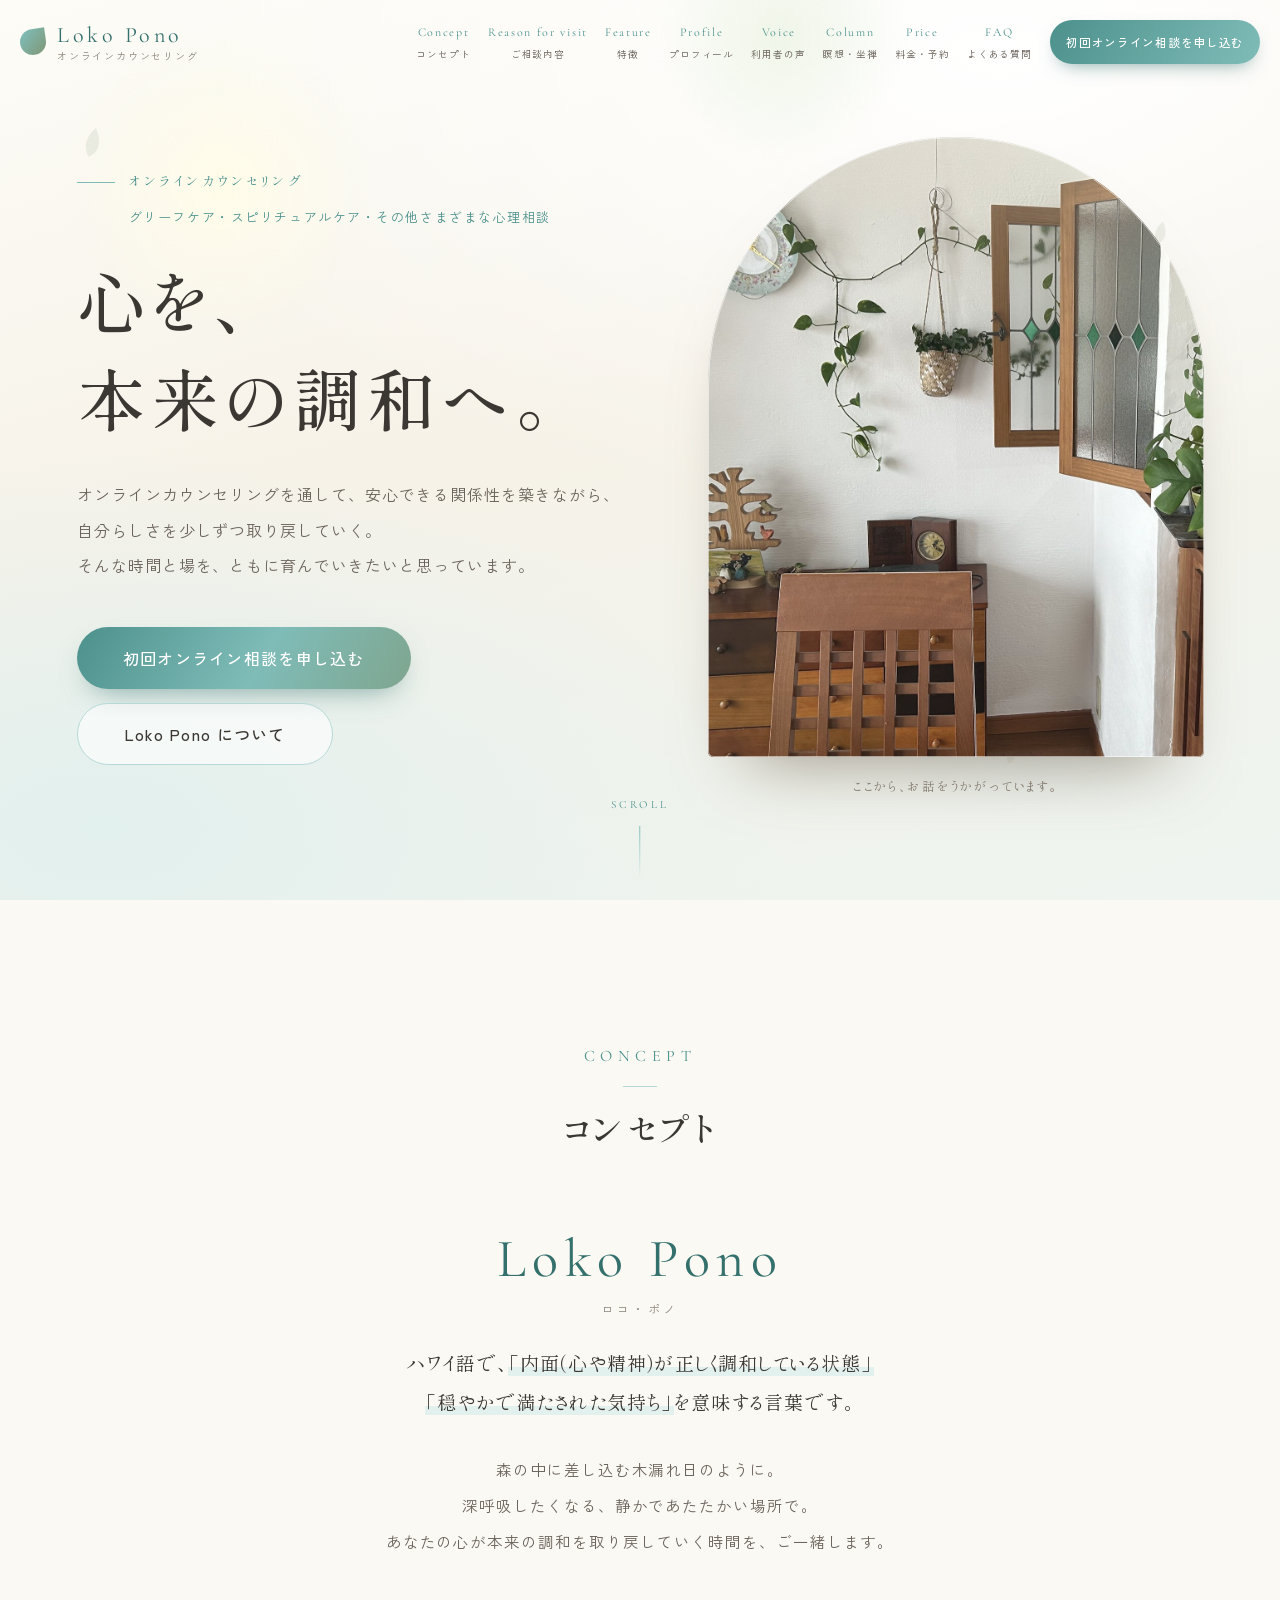
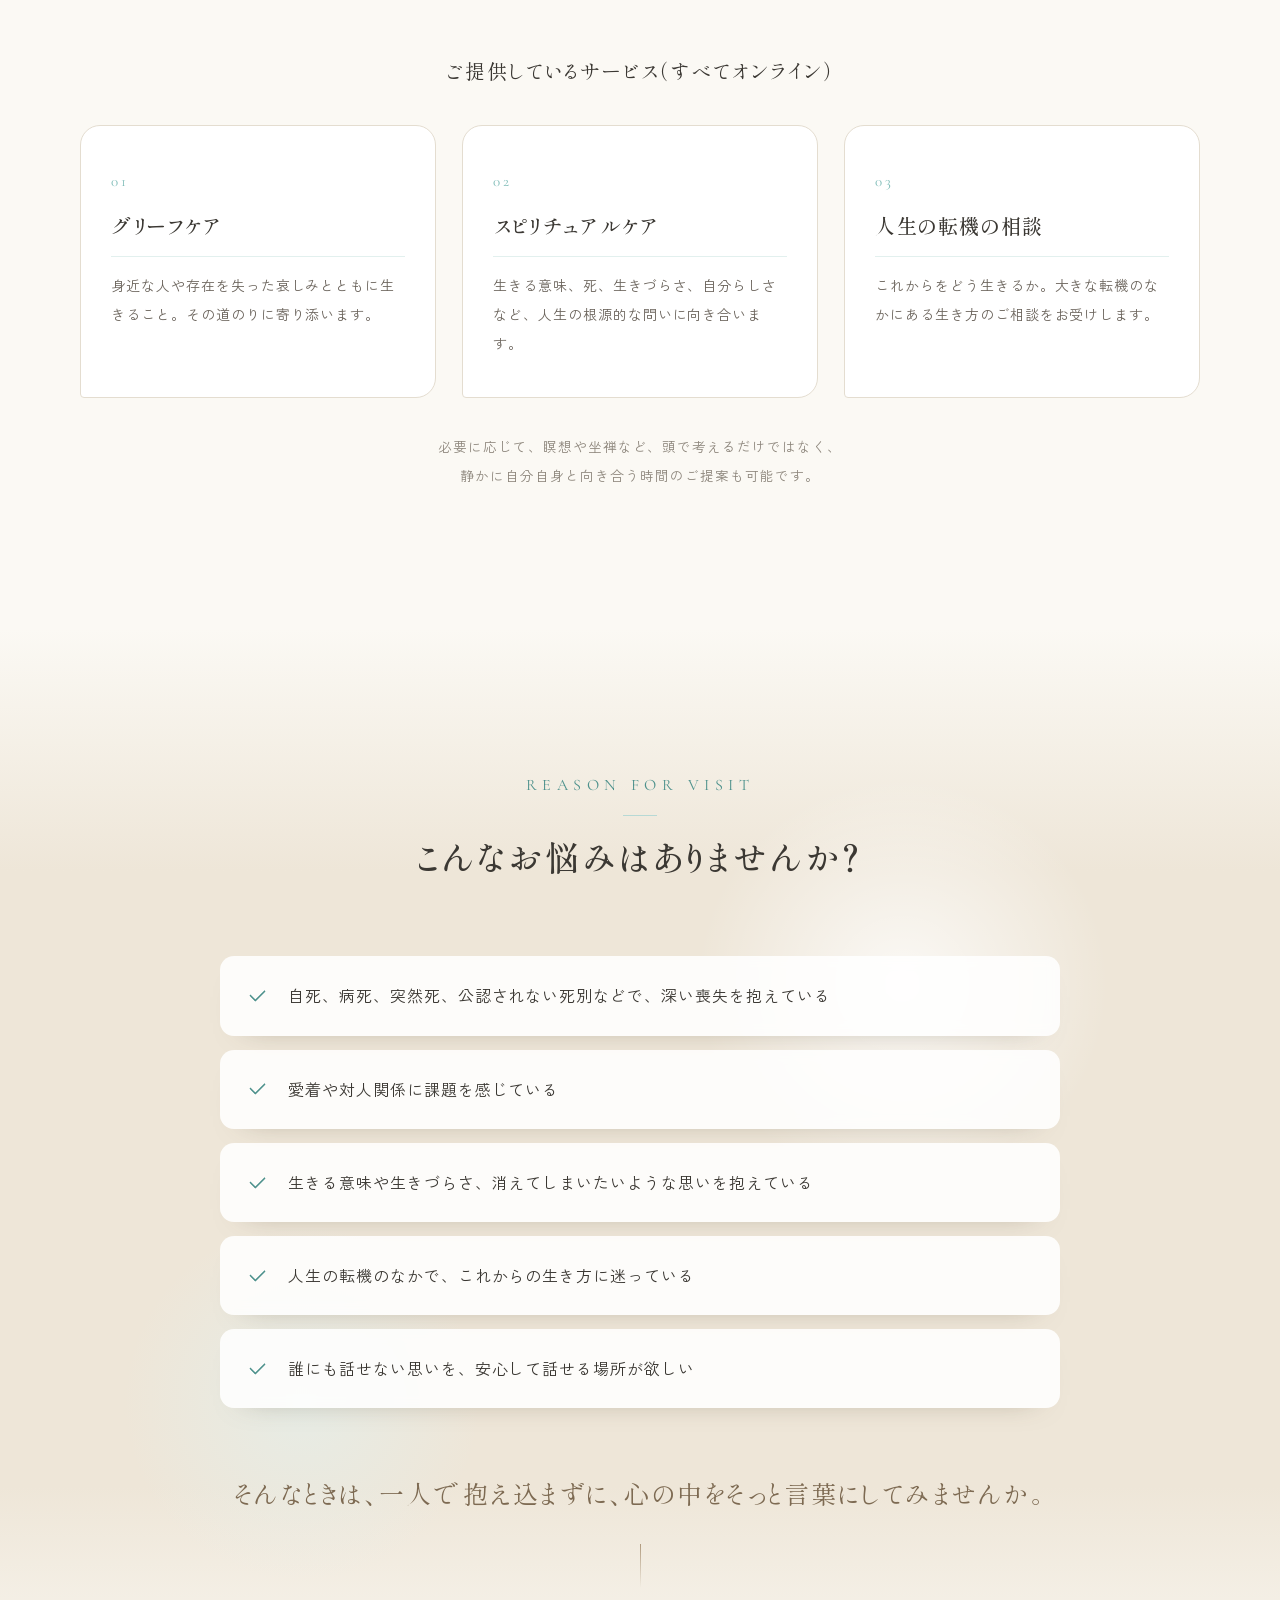
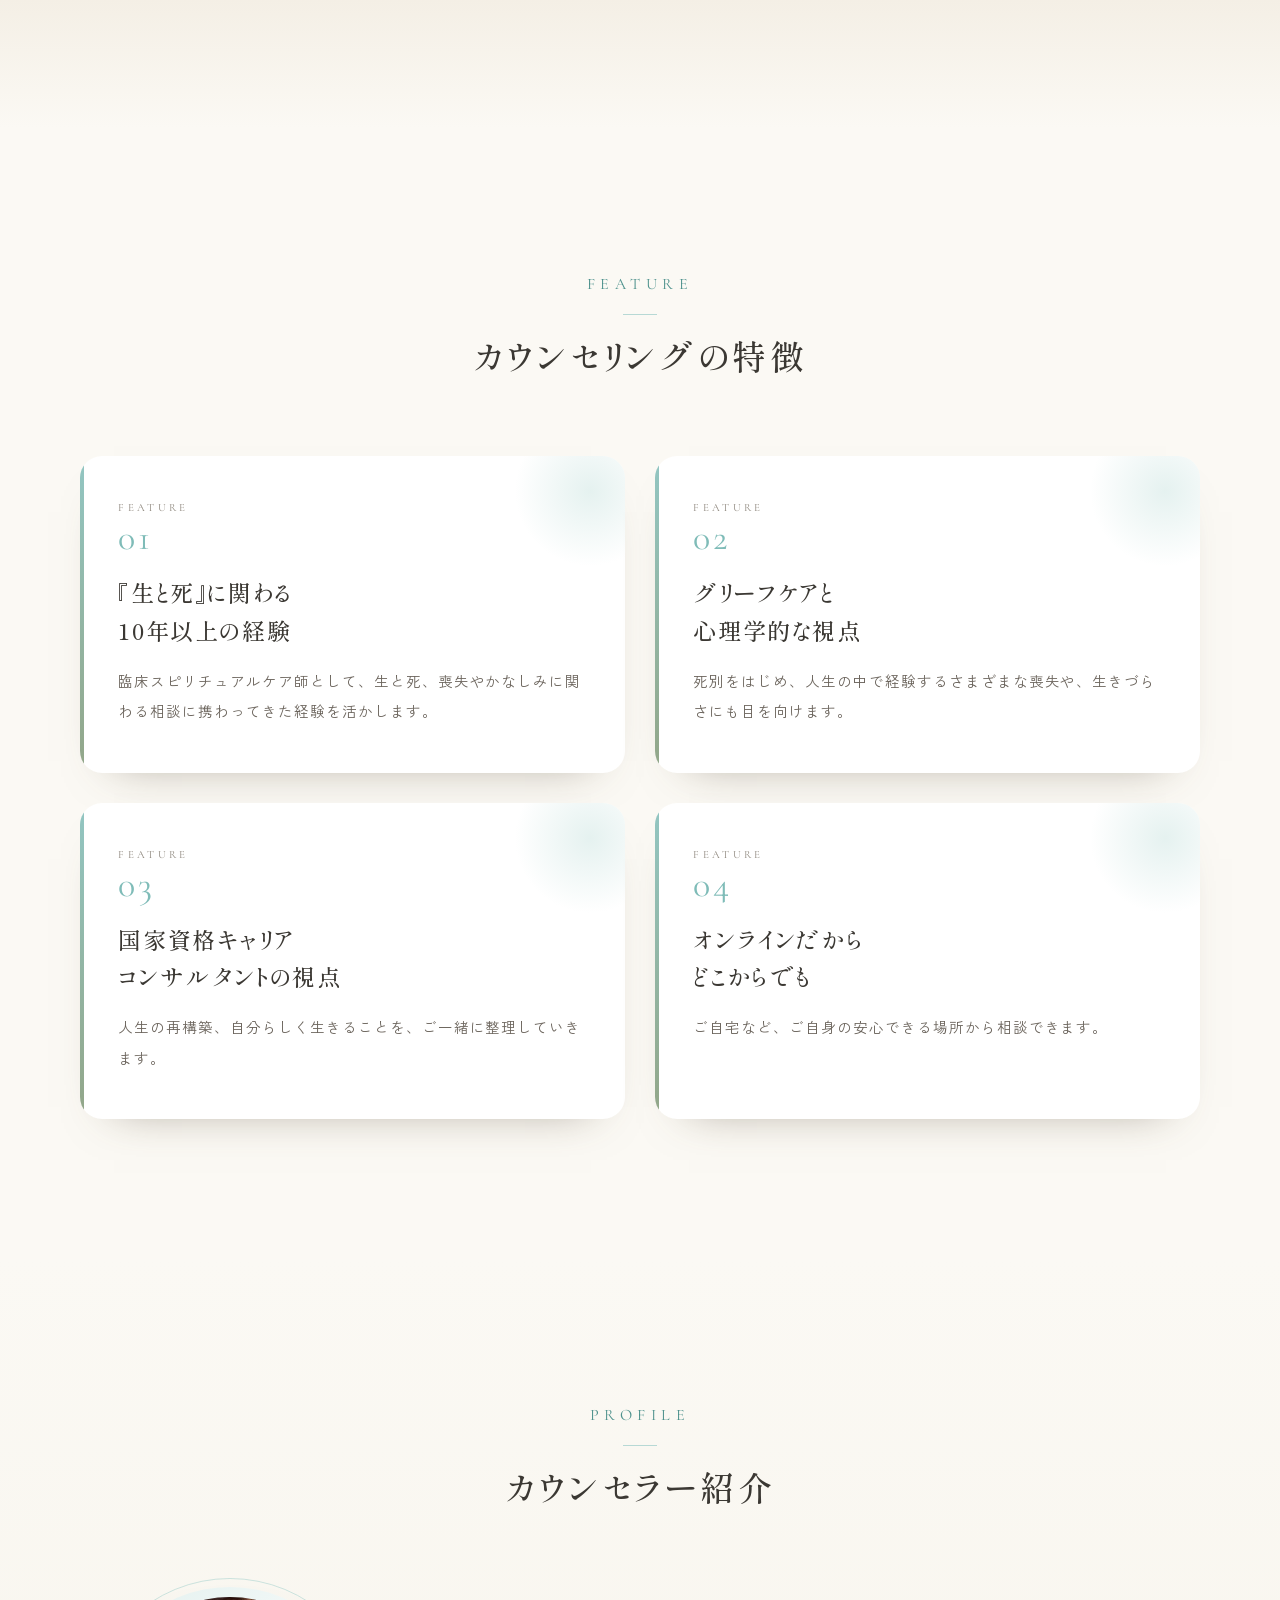
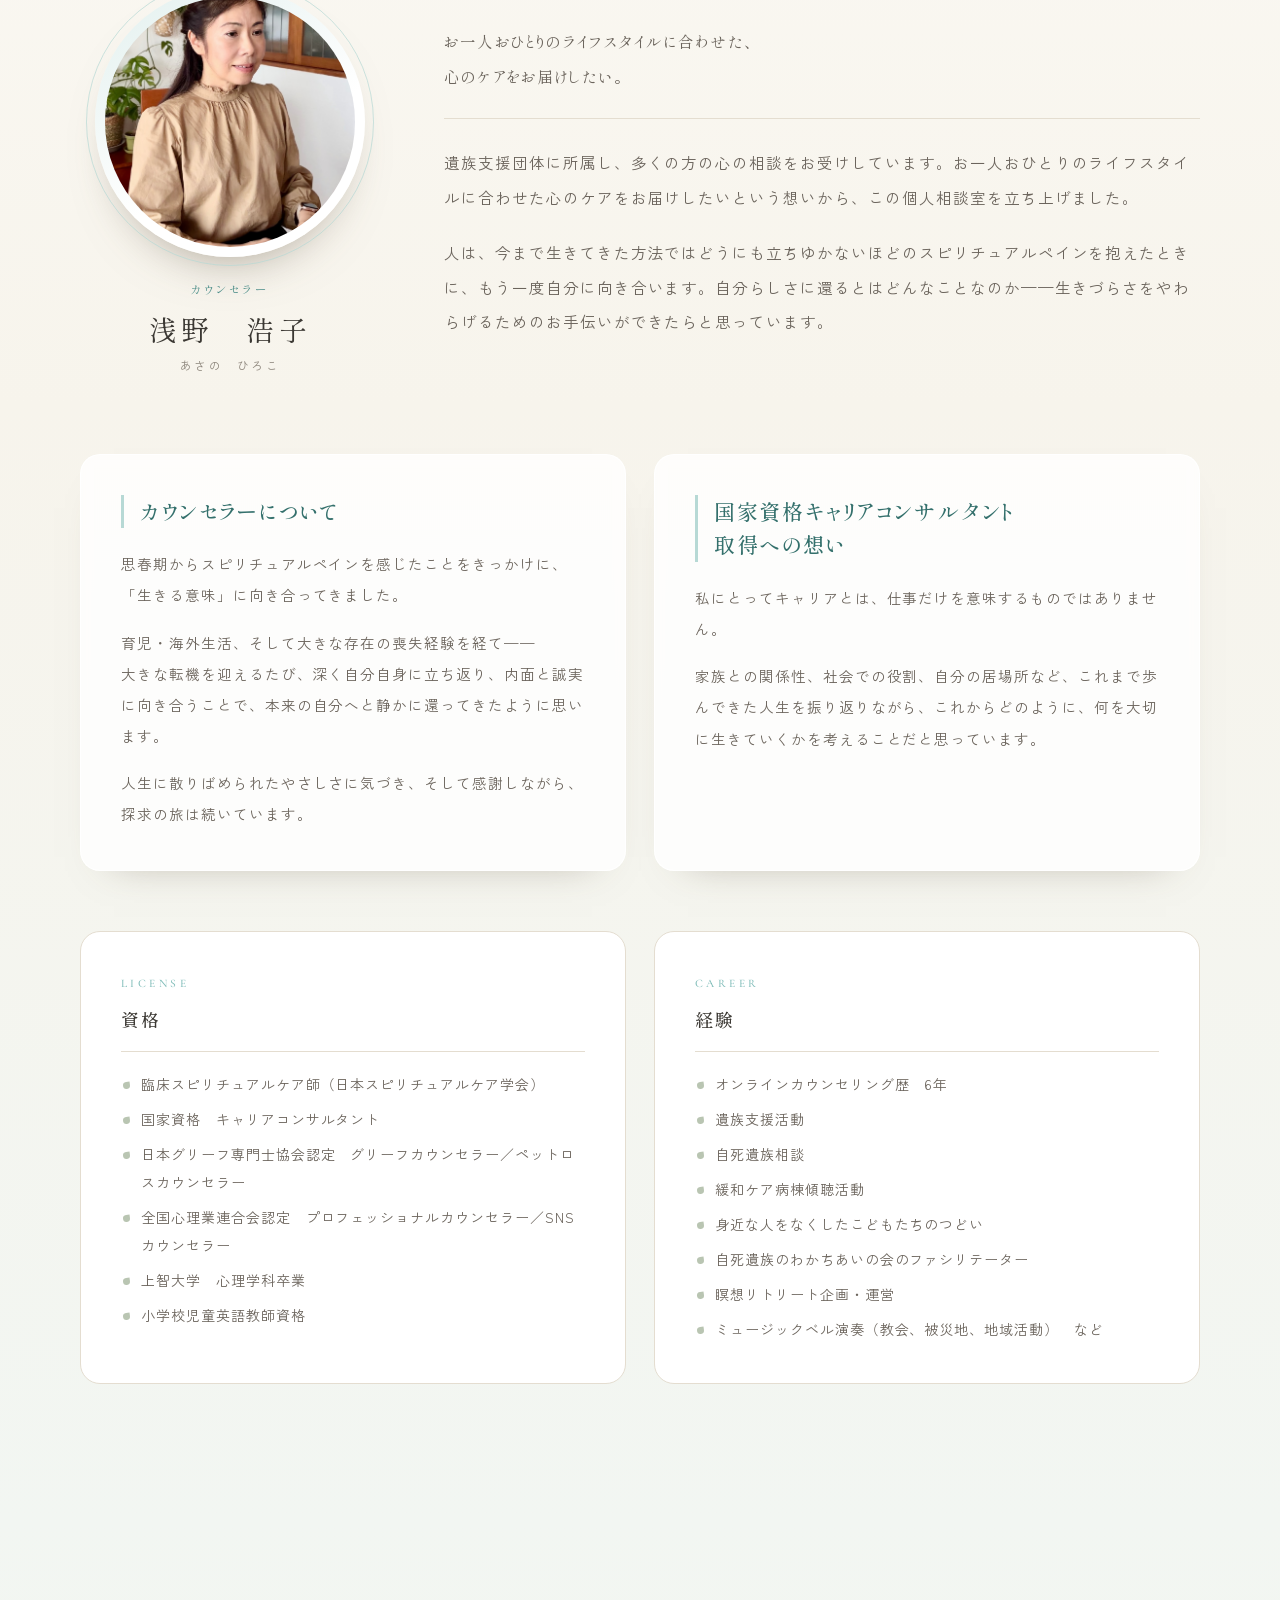
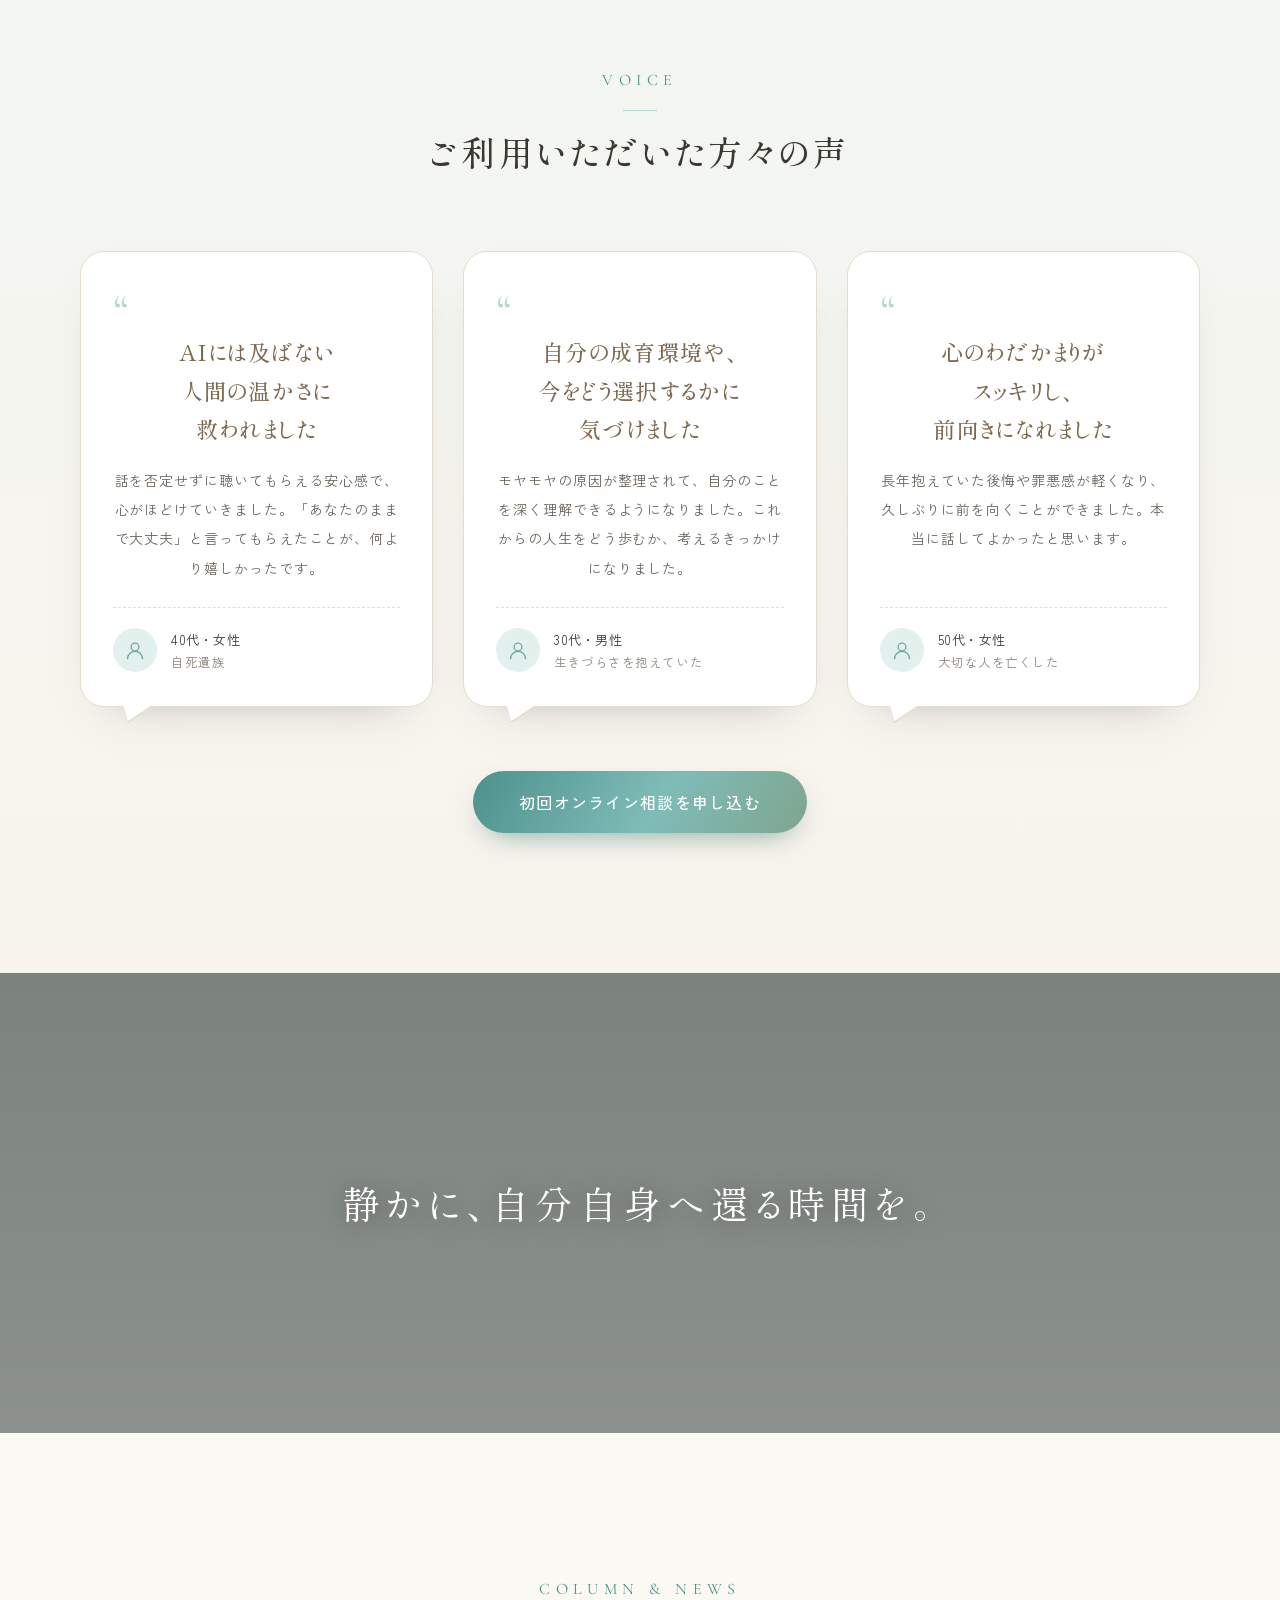
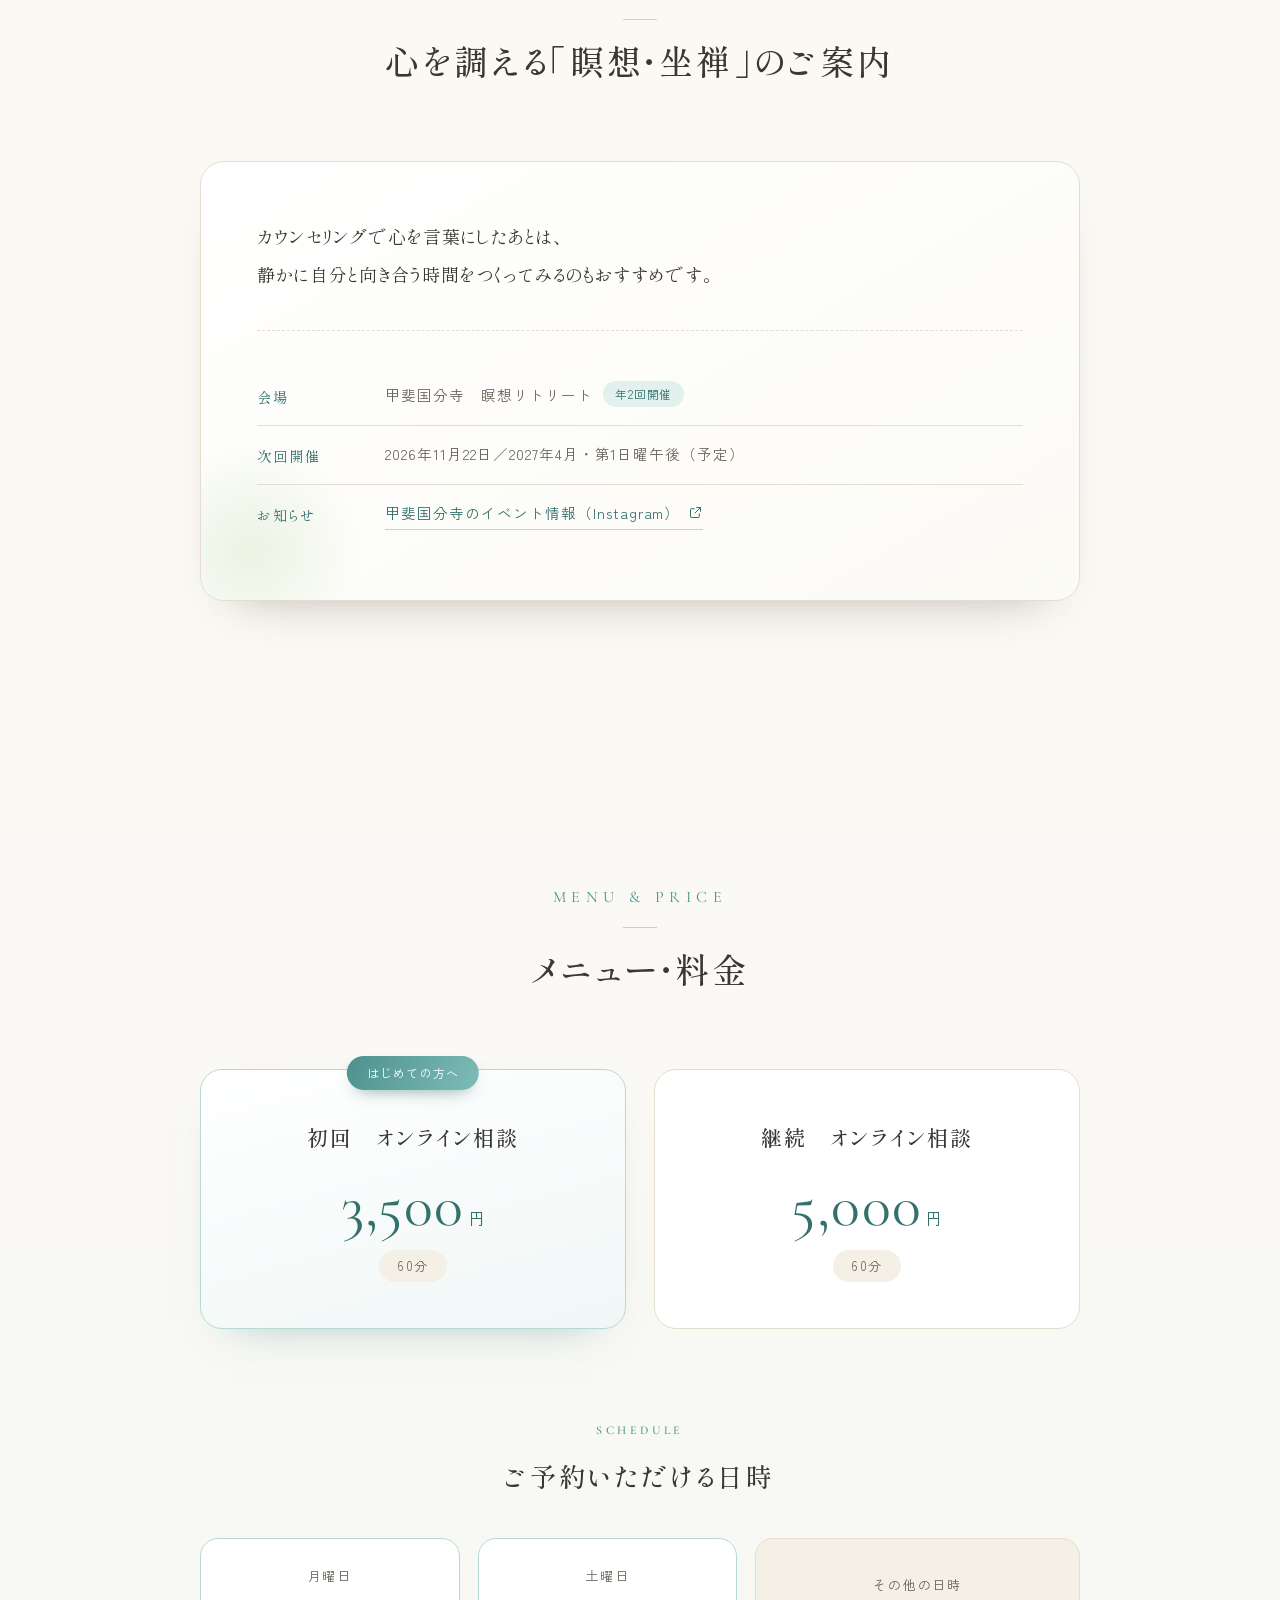
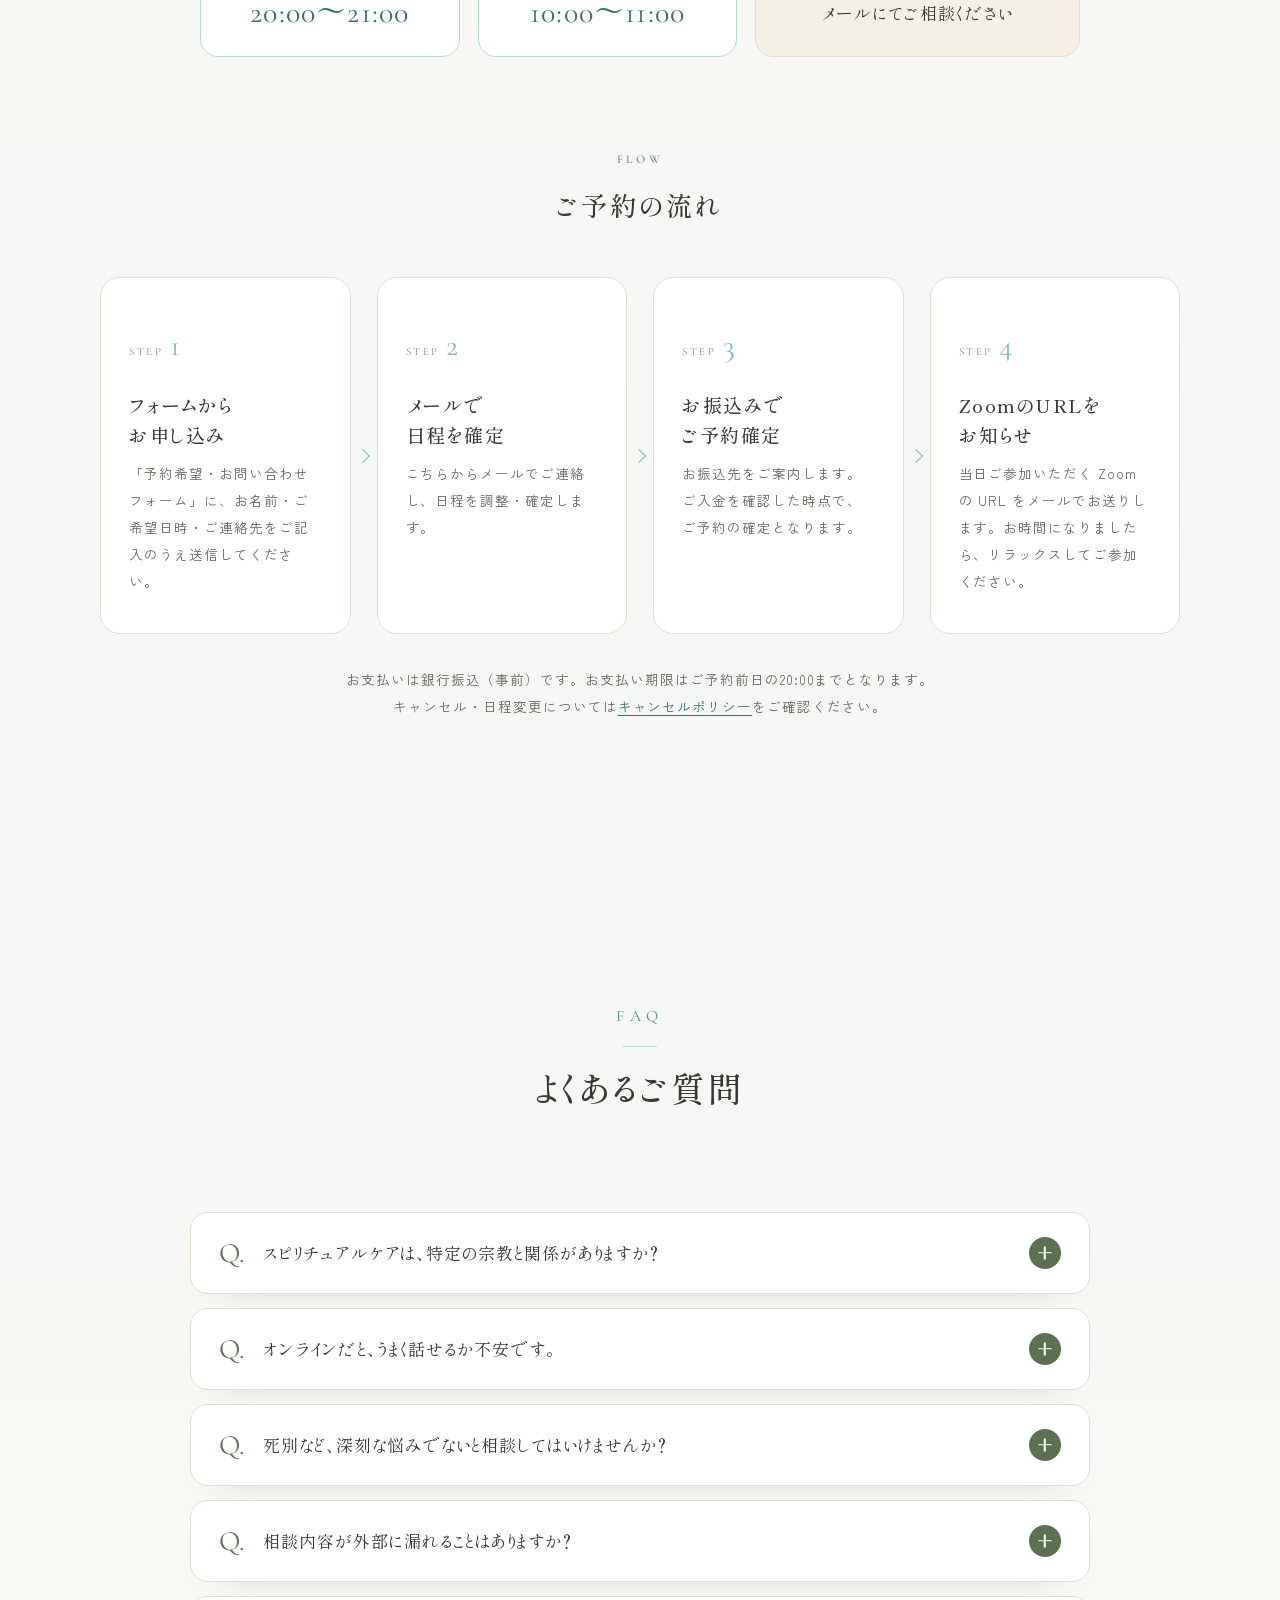
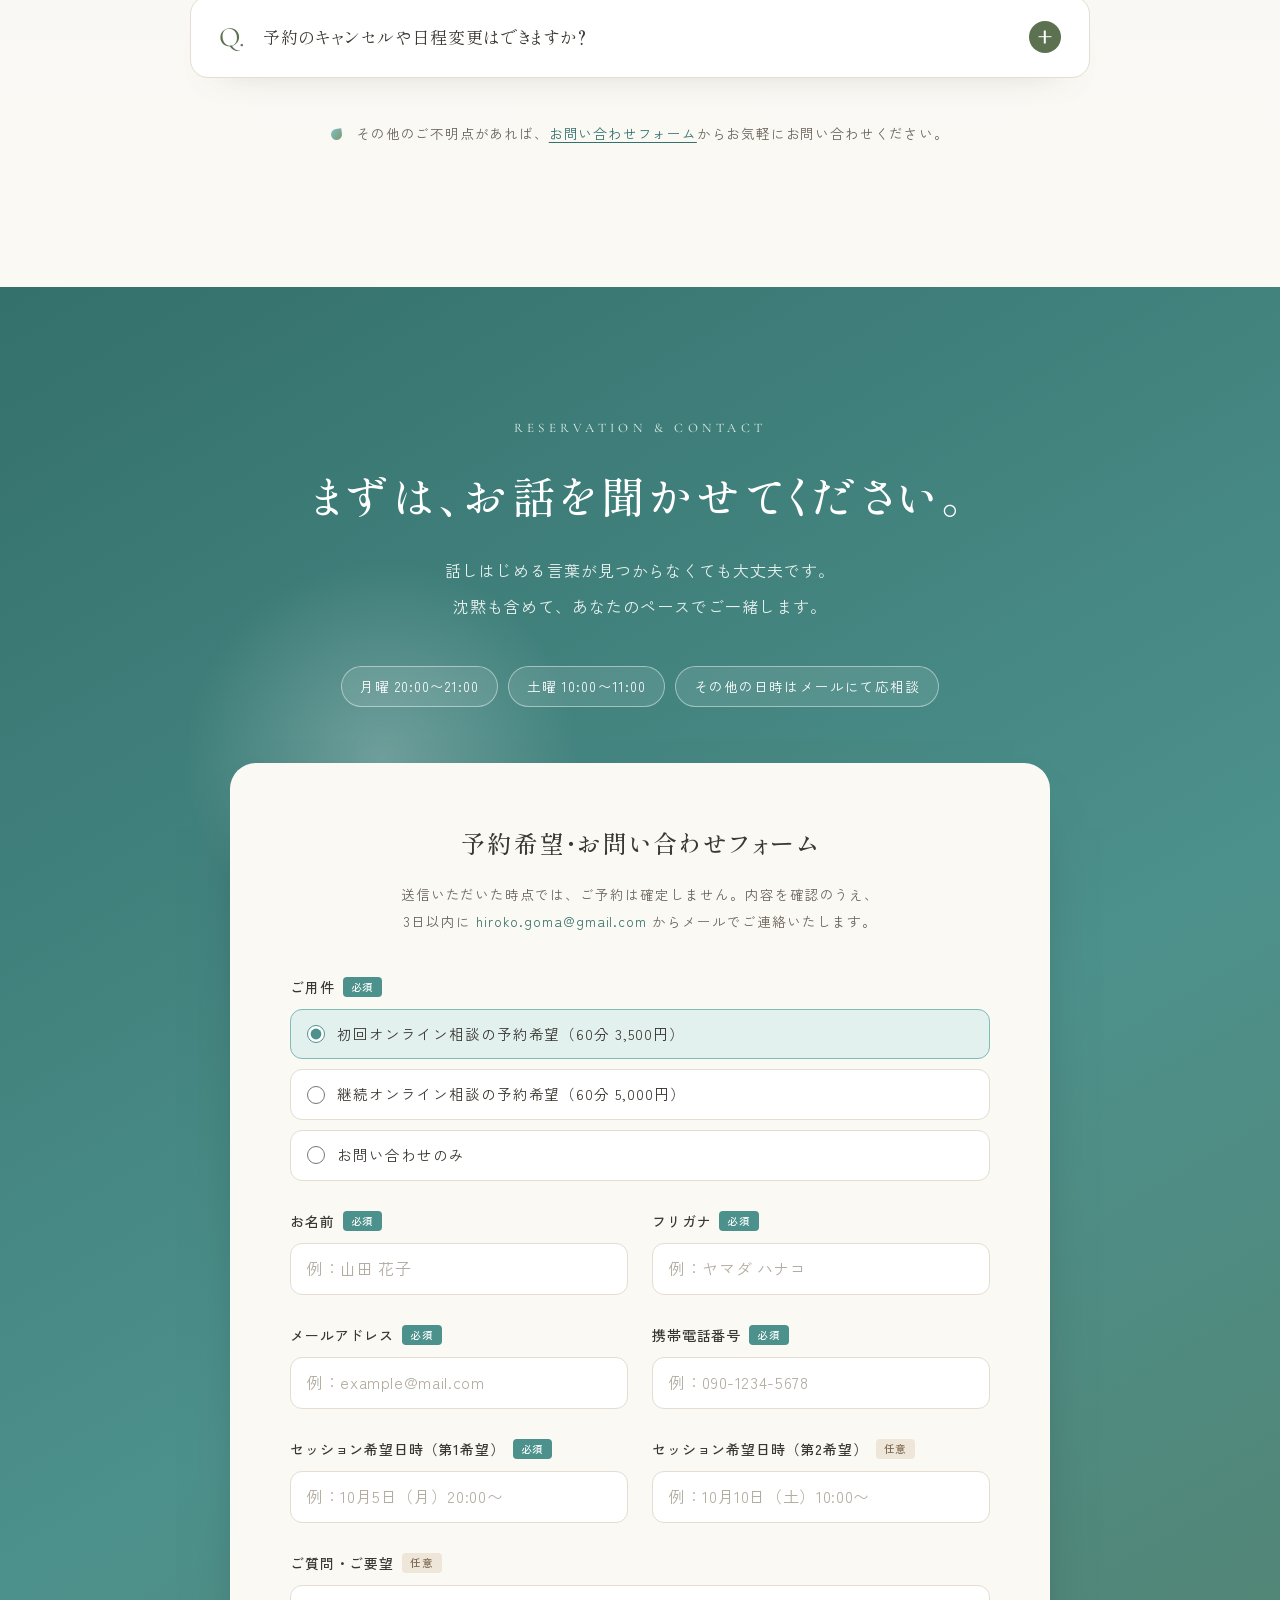
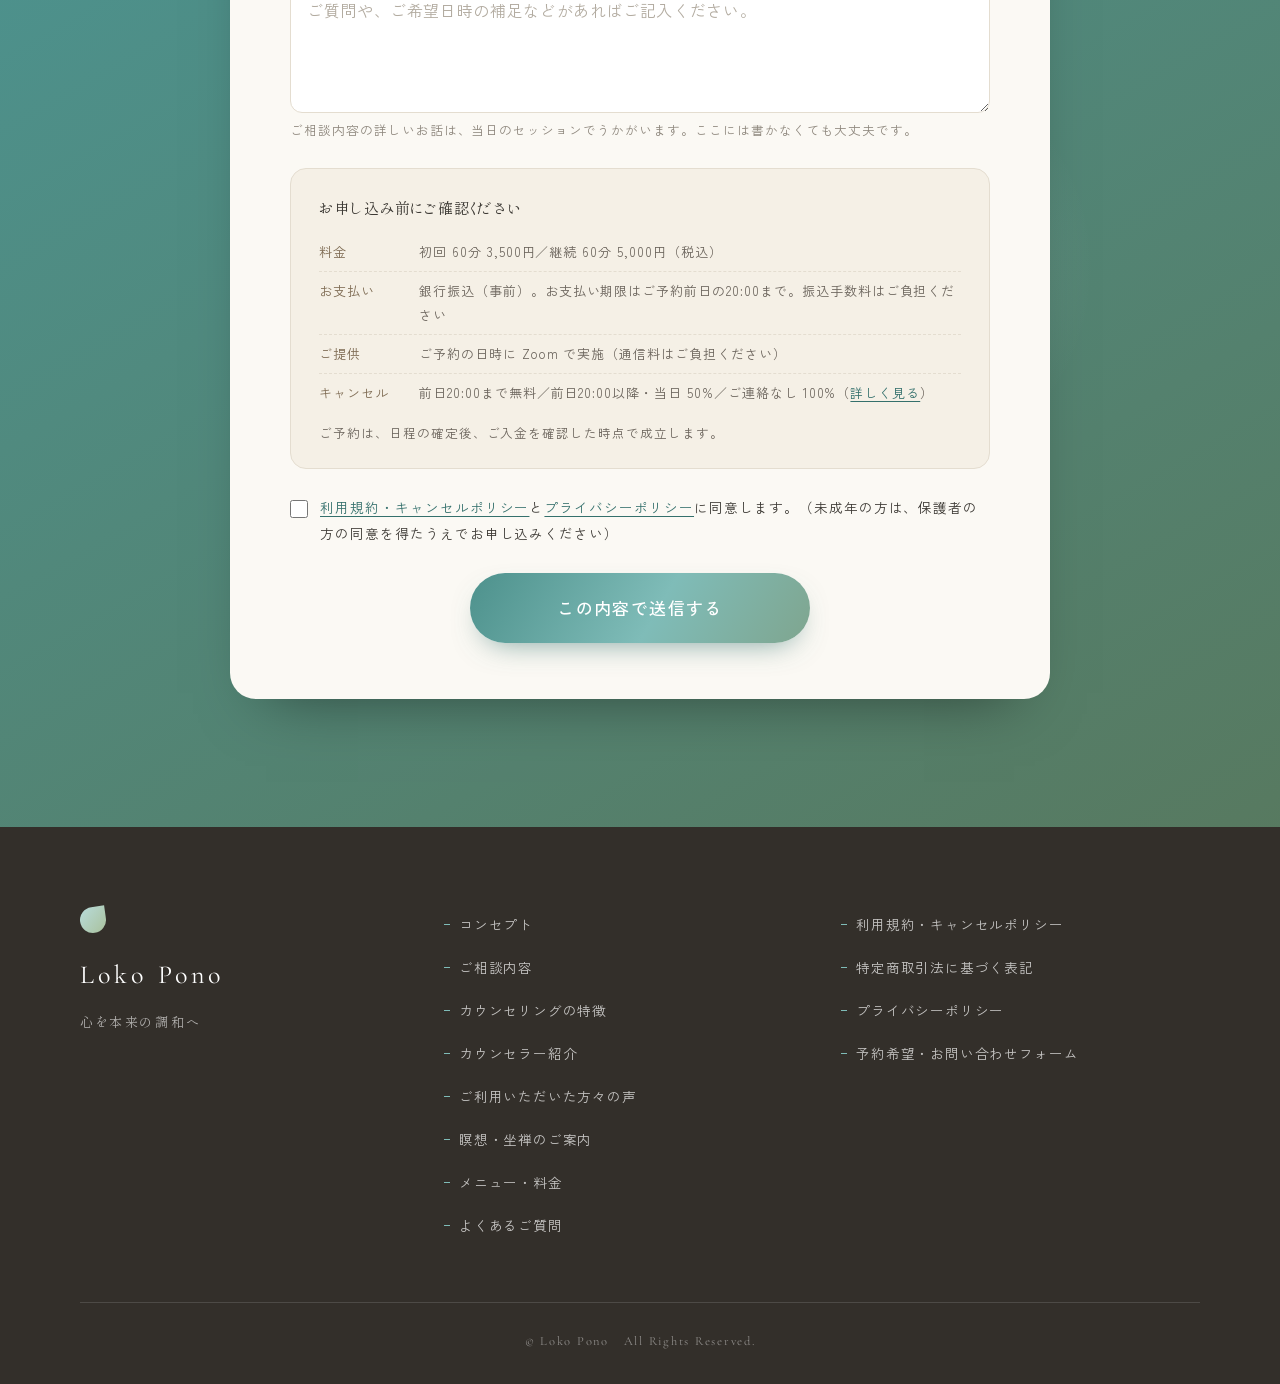
==== commit dbaabb04: "Add files via upload" ====
--- a/index.html
+++ b/index.html
@@ -3,12 +3,12 @@
 <head>
 <meta charset="UTF-8">
 <meta name="viewport" content="width=device-width, initial-scale=1.0">
-<title>Loko Pono（ロコ・ポノ）｜心を、本来の調和へ。オンラインカウンセリング</title>
-<meta name="description" content="グリーフケア・スピリチュアルケア・人生の転機の相談を行うオンラインカウンセリング Loko Pono。臨床スピリチュアルケア師／国家資格キャリアコンサルタントの浅野浩子が、安心して話せる場をご用意します。">
+<title>Loko Pono（ロコ・ポノ）｜グリーフケア・スピリチュアルケアのオンラインカウンセリング</title>
+<meta name="description" content="グリーフケア（死別・喪失の悲しみ）、スピリチュアルケア、人生の転機など、さまざまな心理相談をお受けするオンラインカウンセリング Loko Pono（ロコ・ポノ）。臨床スピリチュアルケア師・国家資格キャリアコンサルタントの浅野浩子が、Zoom で全国どこからでも安心して話せる場をご用意します。">
 <meta name="format-detection" content="telephone=no">
 
 <meta property="og:type" content="website">
-<meta property="og:title" content="Loko Pono（ロコ・ポノ）｜心を、本来の調和へ。">
+<meta property="og:title" content="Loko Pono（ロコ・ポノ）｜グリーフケア・スピリチュアルケアのオンラインカウンセリング">
 <meta property="og:description" content="オンラインカウンセリングを通して、安心できる関係性を築きながら、自分らしさを少しずつ取り戻していく。">
 <meta property="og:image" content="assets/img/room.jpg">
 
@@ -98,6 +98,7 @@
   <div class="hero__inner">
     <div class="hero__body">
       <p class="hero__label">オンラインカウンセリング</p>
+      <p class="hero__fields">グリーフケア・スピリチュアルケア・<br class="sp-only">その他さまざまな心理相談</p>
       <h1 class="hero__catch">
         <span class="line"><span>心を、</span></span>
         <span class="line"><span>本来の調和へ。</span></span>
@@ -264,7 +265,7 @@
       <div class="story-card">
         <h3 class="story-card__title">カウンセラーについて</h3>
         <p>思春期からスピリチュアルペインを感じたことをきっかけに、「生きる意味」に向き合ってきました。</p>
-        <p>育児・海外生活、そして大きな存在の喪失経験を経て——<br>大きな転機を迎えるたび、深く自分自身に立ち返り、内面と誠実に向き合うことで、本来の自分へと静かに還っていく。</p>
+        <p>育児・海外生活、そして大きな存在の喪失経験を経て——<br>大きな転機を迎えるたび、深く自分自身に立ち返り、内面と誠実に向き合うことで、本来の自分へと静かに還ってきたように思います。</p>
         <p>人生に散りばめられたやさしさに気づき、そして感謝しながら、探求の旅は続いています。</p>
       </div>
       <div class="story-card">
@@ -289,6 +290,7 @@
       <div class="data-block">
         <h3 class="data-block__title"><span class="data-block__en">Career</span>経験</h3>
         <ul class="data-list">
+          <li>オンラインカウンセリング歴　6年</li>
           <li>遺族支援活動</li>
           <li>自死遺族相談</li>
           <li>緩和ケア病棟傾聴活動</li>
@@ -530,7 +532,7 @@
         <div class="faq-item__a" id="faqA3" role="region" aria-labelledby="faqQ3">
           <div class="faq-item__a-inner">
             <span class="faq-item__mark faq-item__mark--a" aria-hidden="true">A.</span>
-            <p>そのようなことはありません。「なんとなくしんどい」「誰かに聞いてほしいだけ」というきっかけでも十分です。ご自身では小さなことに思えても、言葉にしてみることで整理されていくものがあります。どうぞそのままお持ちください。</p>
+            <p>そのようなことはありません。「なんとなくしんどい」「誰かに聞いてほしいだけ」というきっかけでも十分です。ご自身では小さなことに思えても、言葉にしてみることで整理されていくものがあります。</p>
           </div>
         </div>
       </li>
--- a/assets/css/style.css
+++ b/assets/css/style.css
@@ -393,6 +393,14 @@
   position:absolute; left:0; top:50%;
   width:38px; height:1px;
   background:var(--c-tq);
+}
+/* 検索で見つけてもらいやすいよう、ご相談の分野を見出しの上に添える */
+.hero__label:has(+ .hero__fields){ margin-bottom:10px; }
+.hero__fields{
+  font-size:13px; letter-spacing:.12em; line-height:1.8;
+  color:var(--c-tq-deep);
+  margin-bottom:24px;
+  padding-left:52px;
 }
 .hero__catch{
   font-family:var(--f-mincho);
@@ -1526,6 +1534,7 @@
   .hero__body{ text-align:center; }
   .hero__label{ padding-left:0; }
   .hero__label::before{ display:none; }
+  .hero__fields{ padding-left:0; font-size:12px; letter-spacing:.06em; }
   .hero__actions{ justify-content:center; }
   .arch img{ aspect-ratio: 5 / 4; }
 
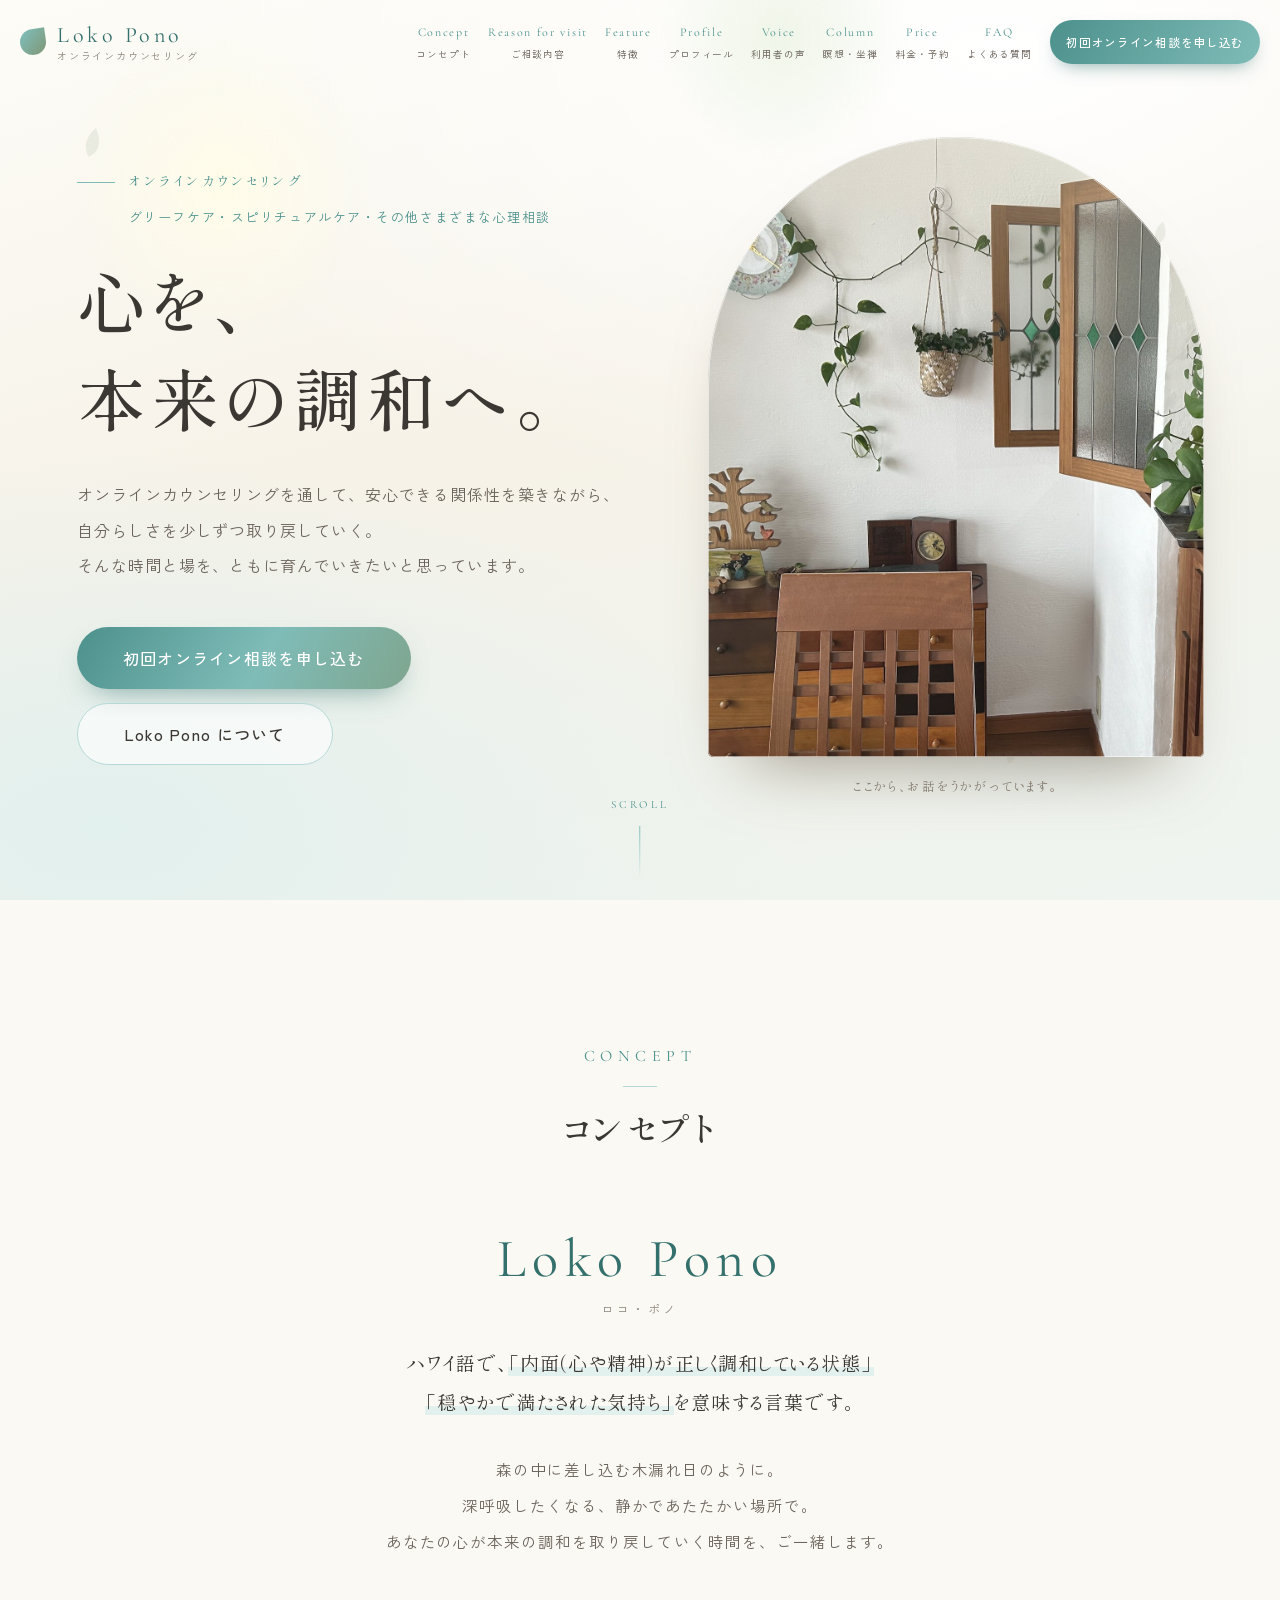
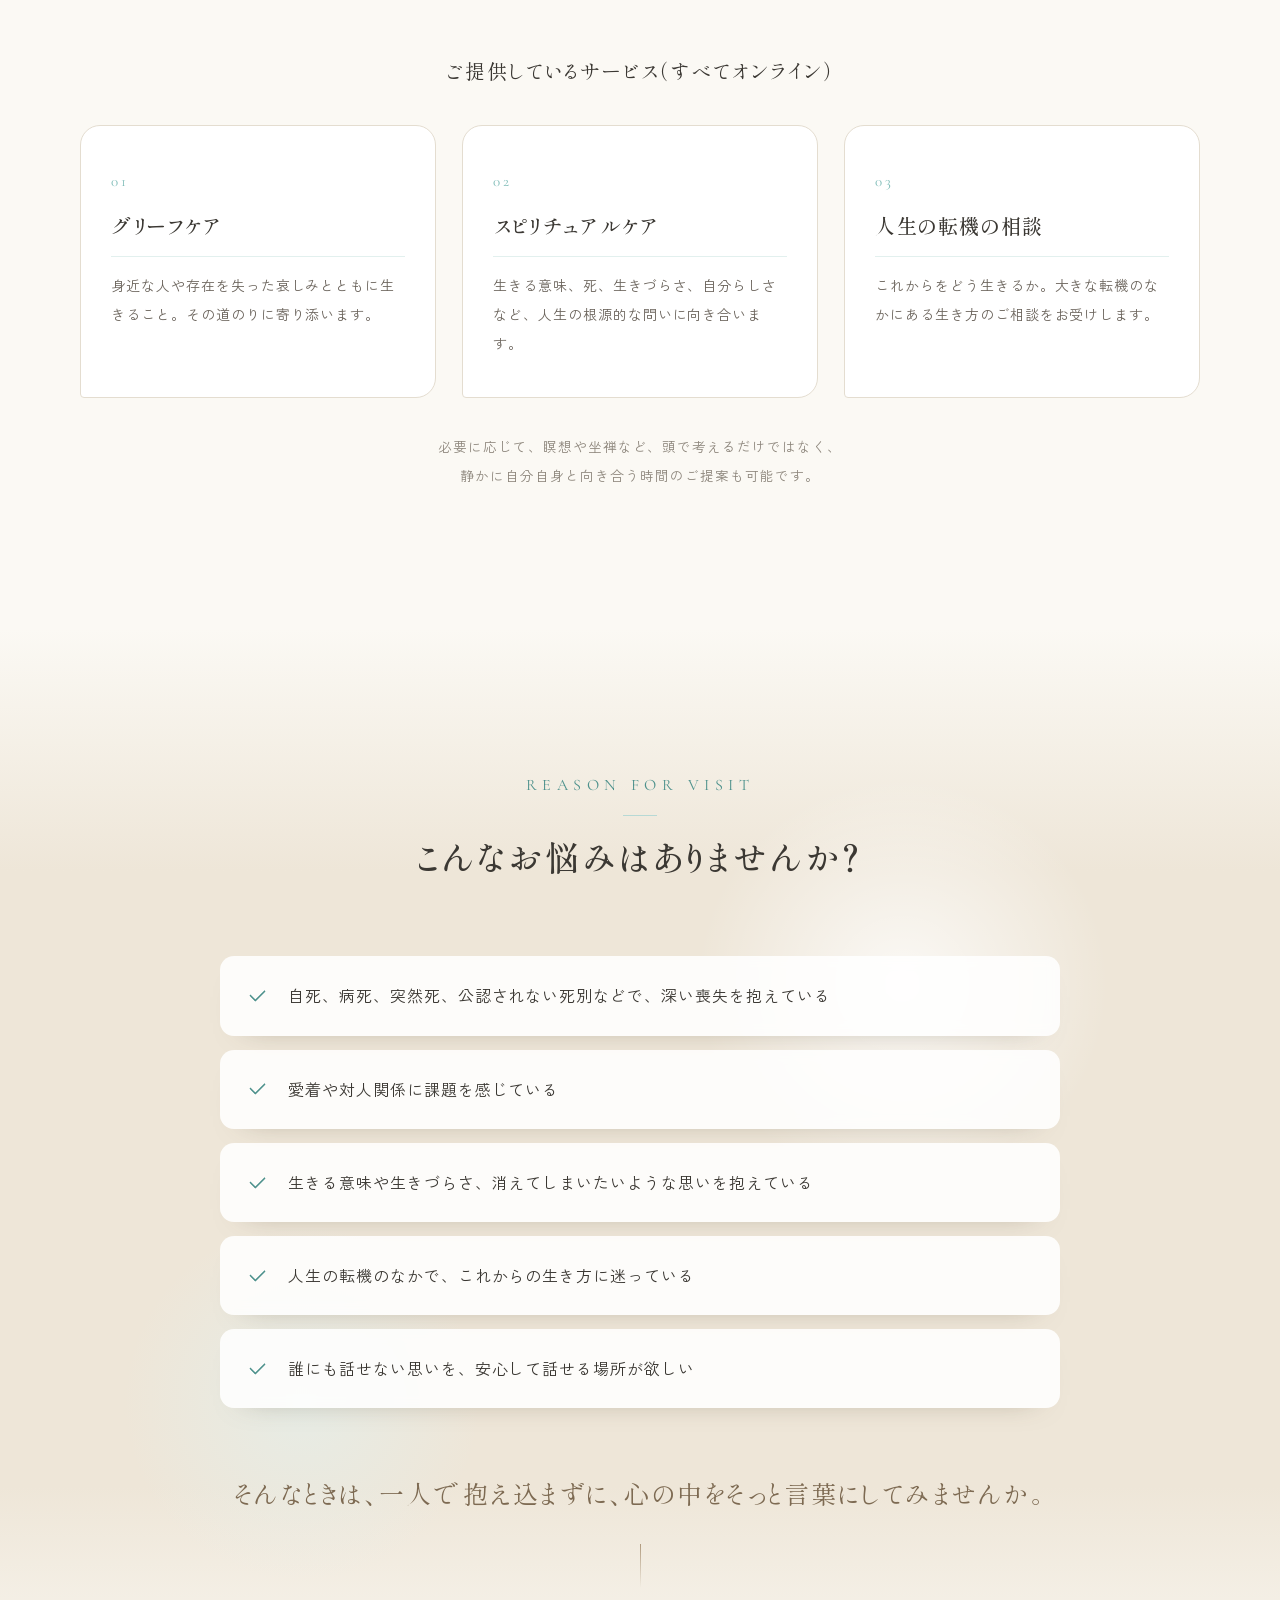
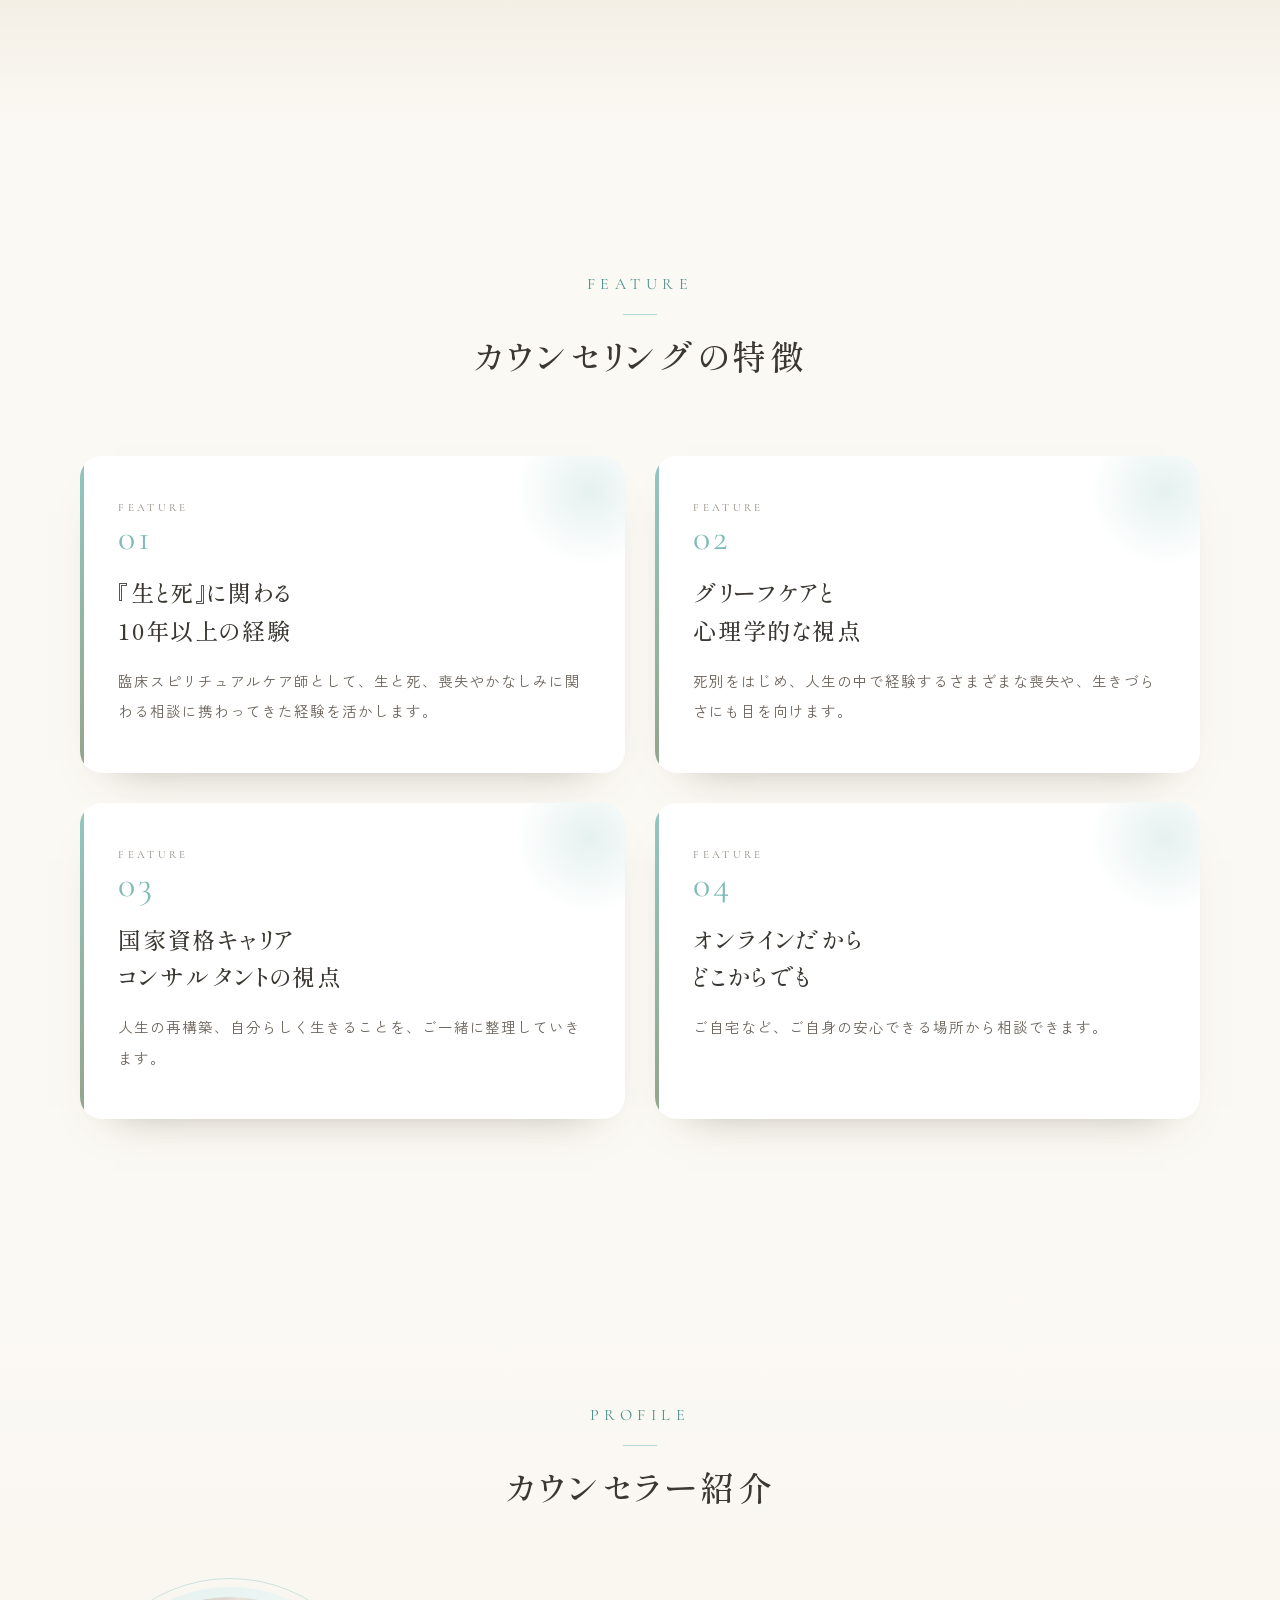
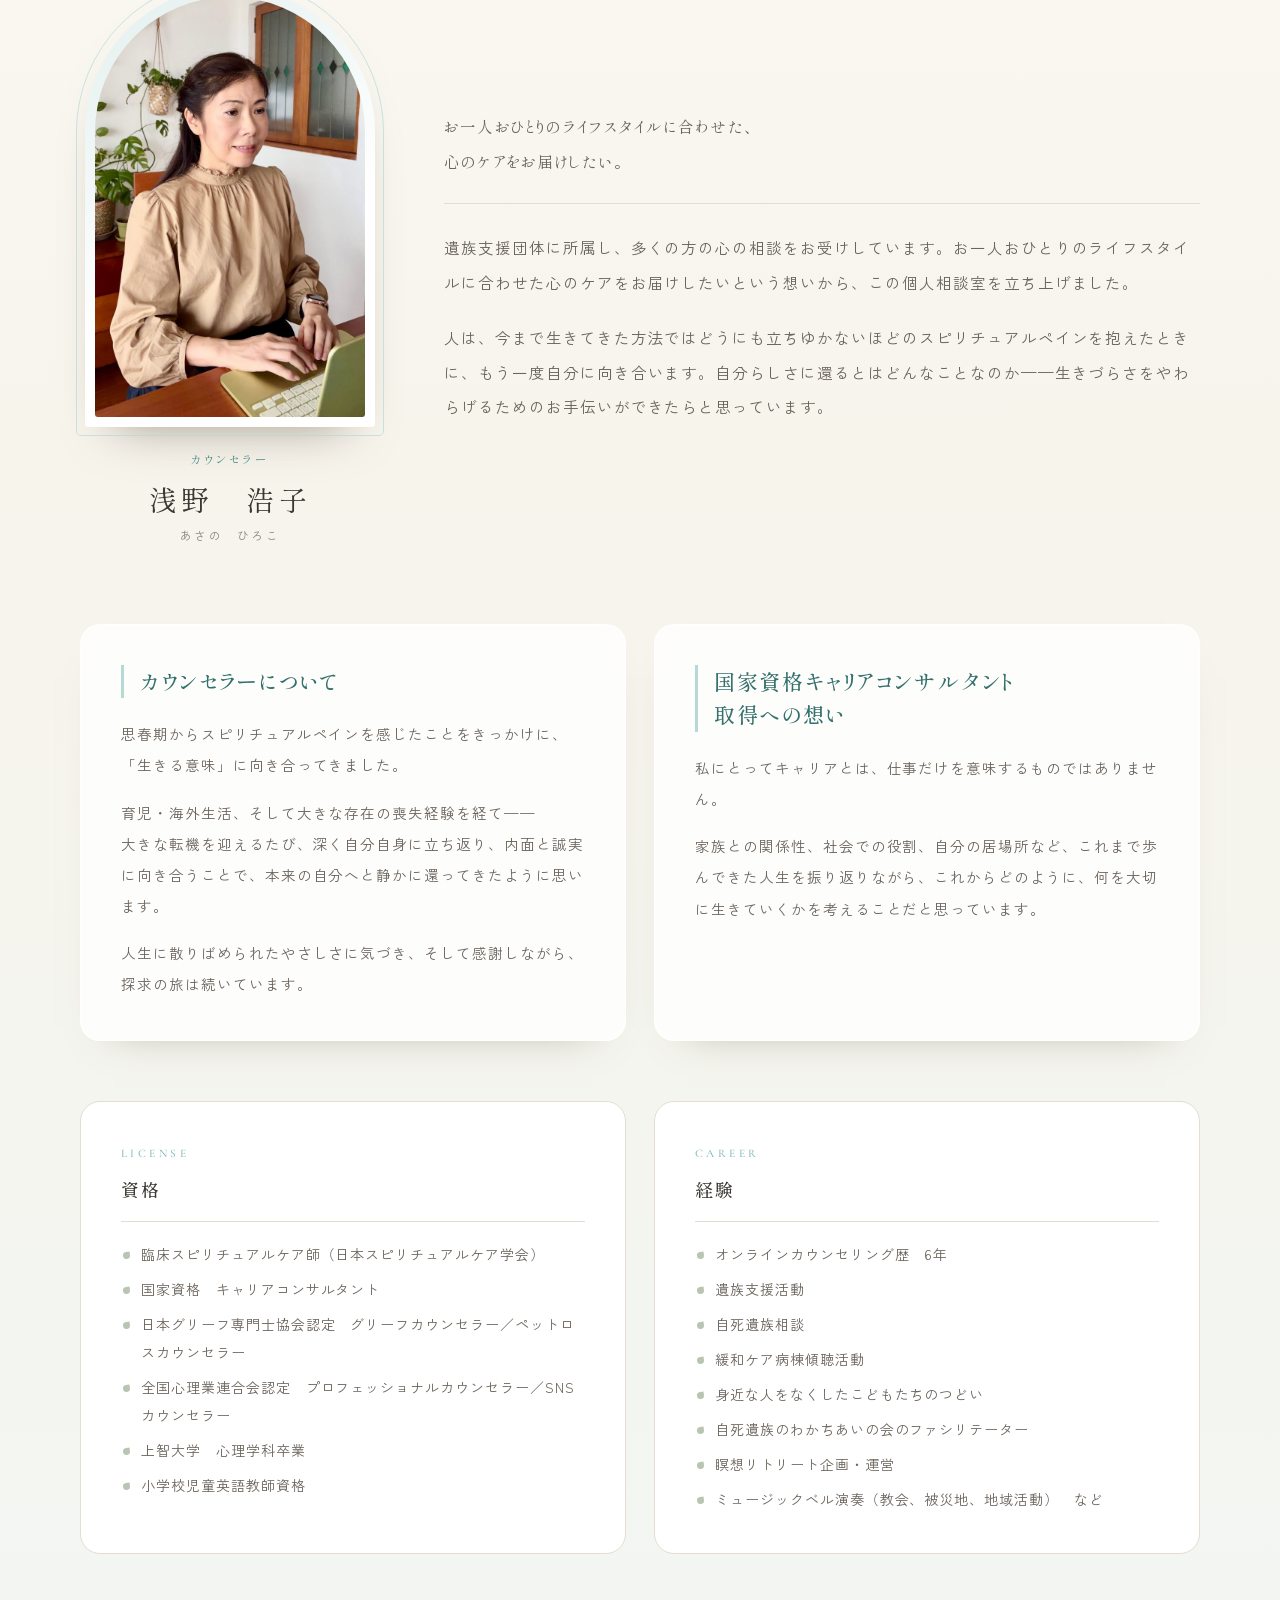
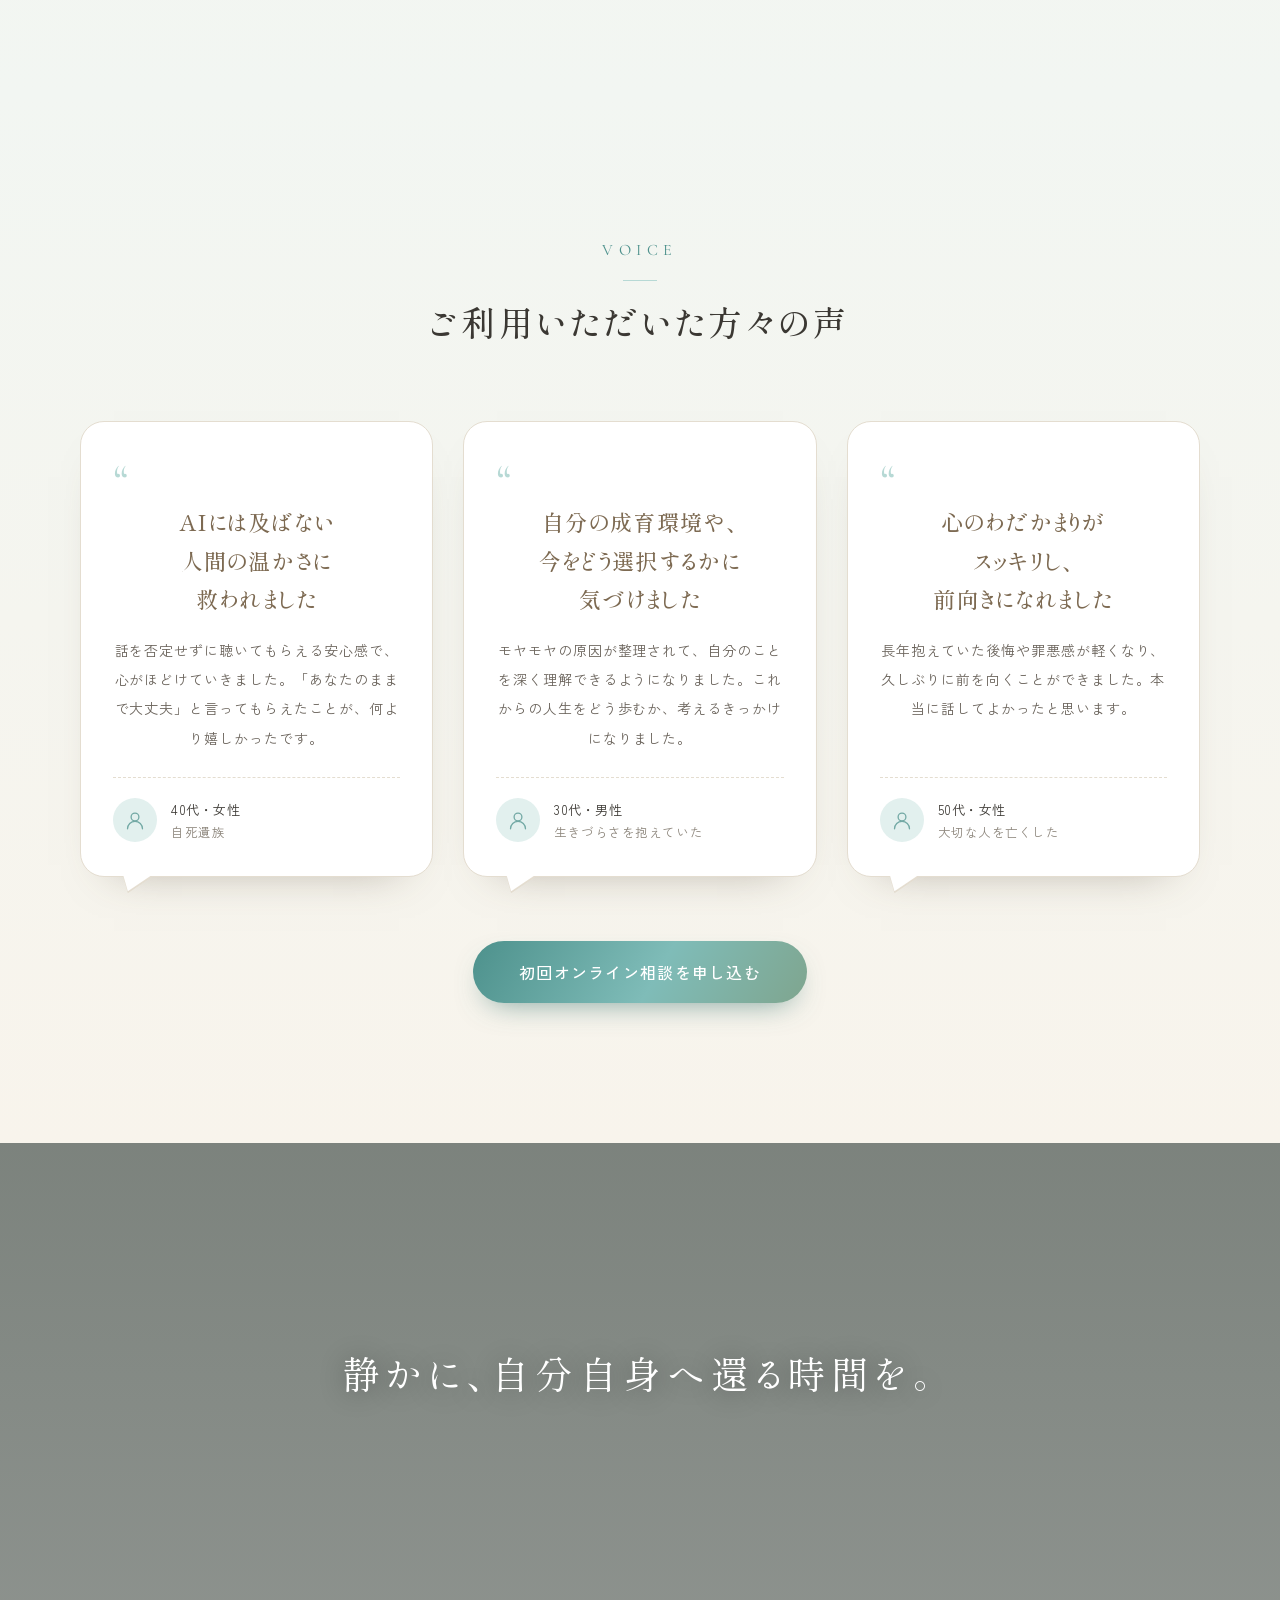
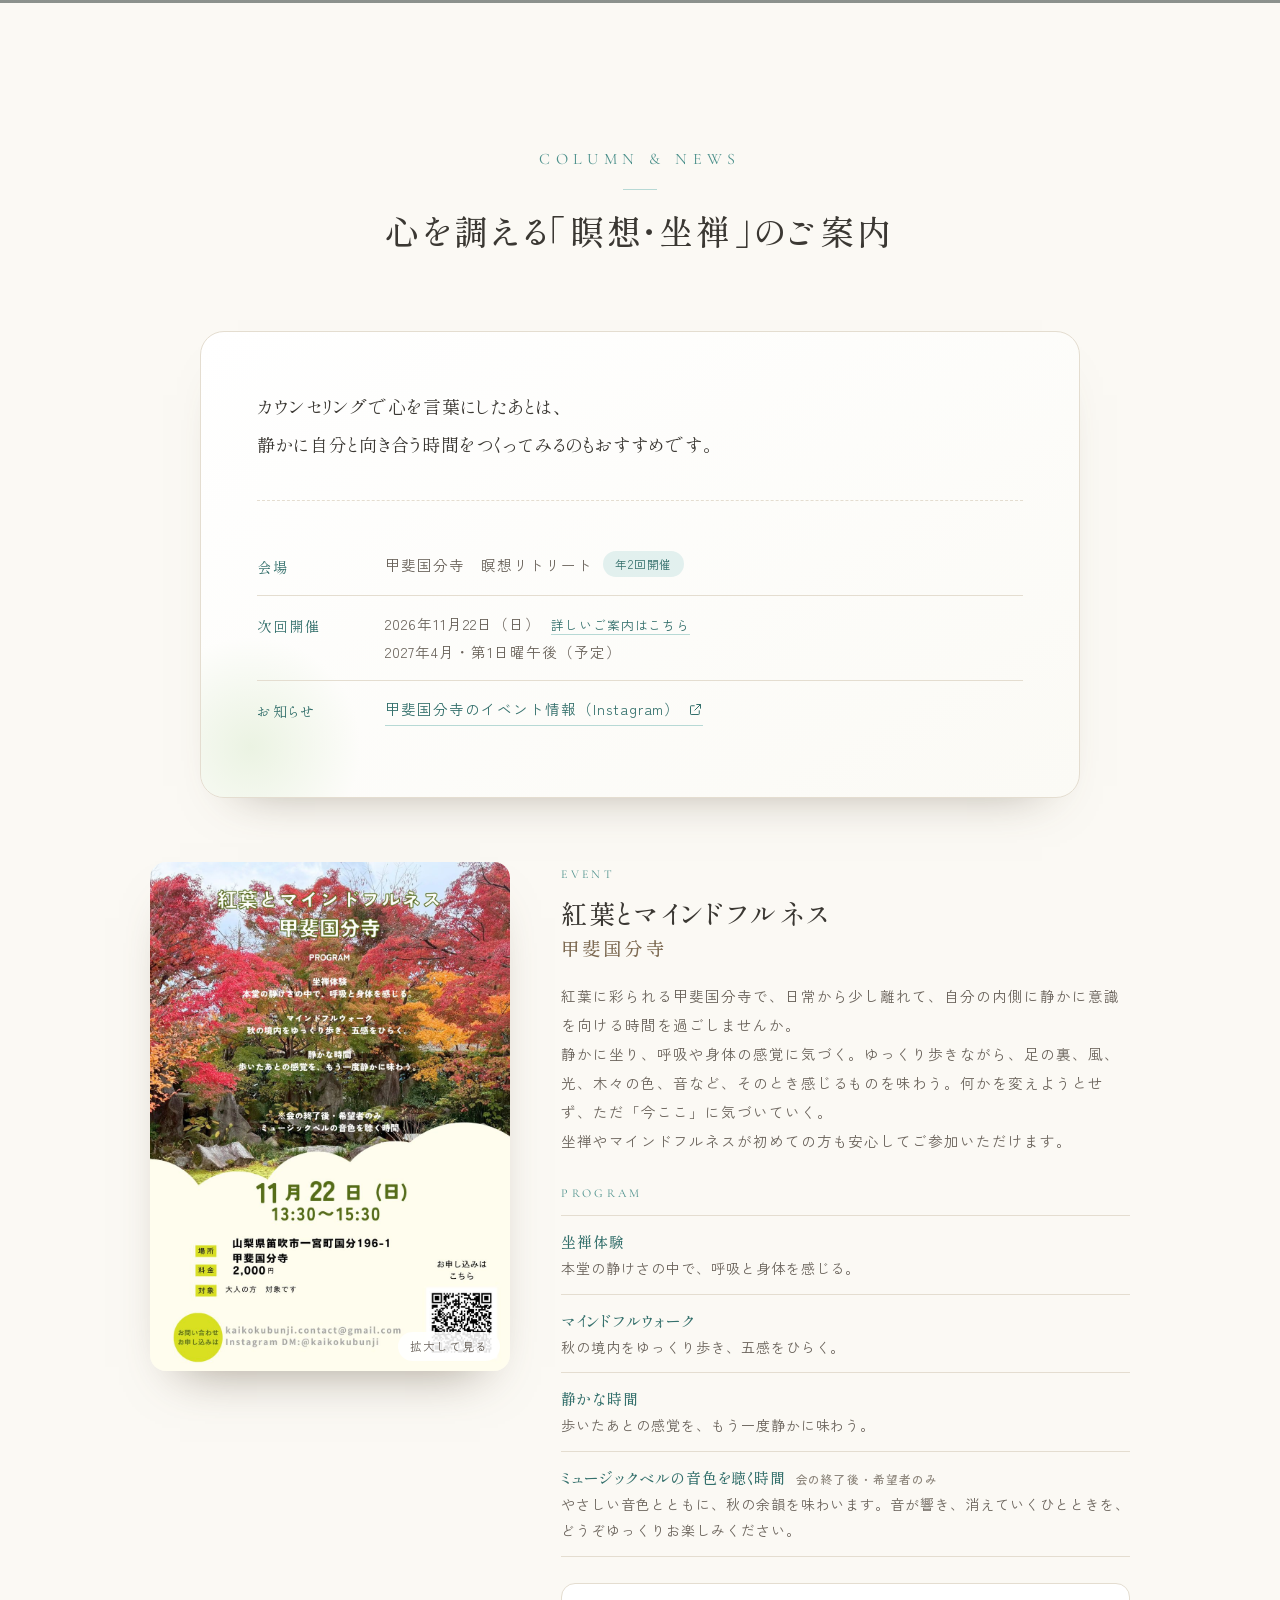
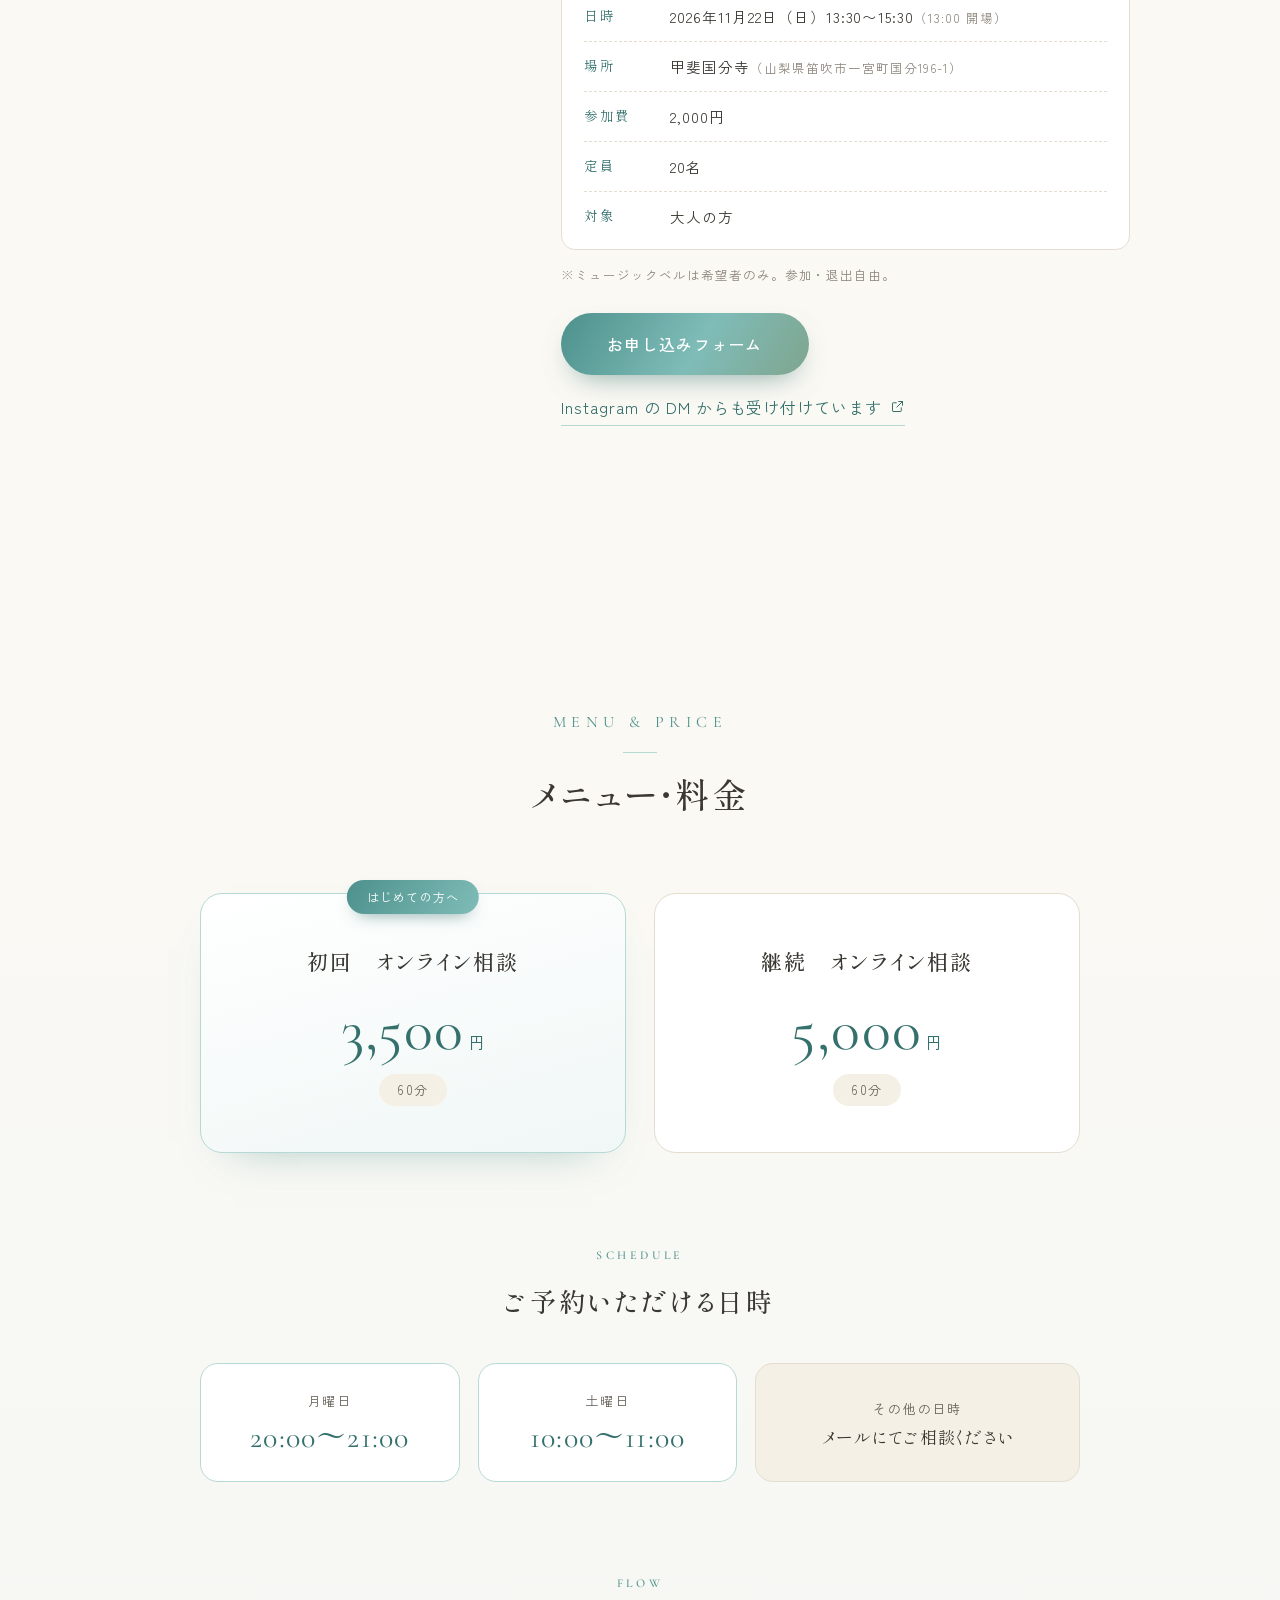
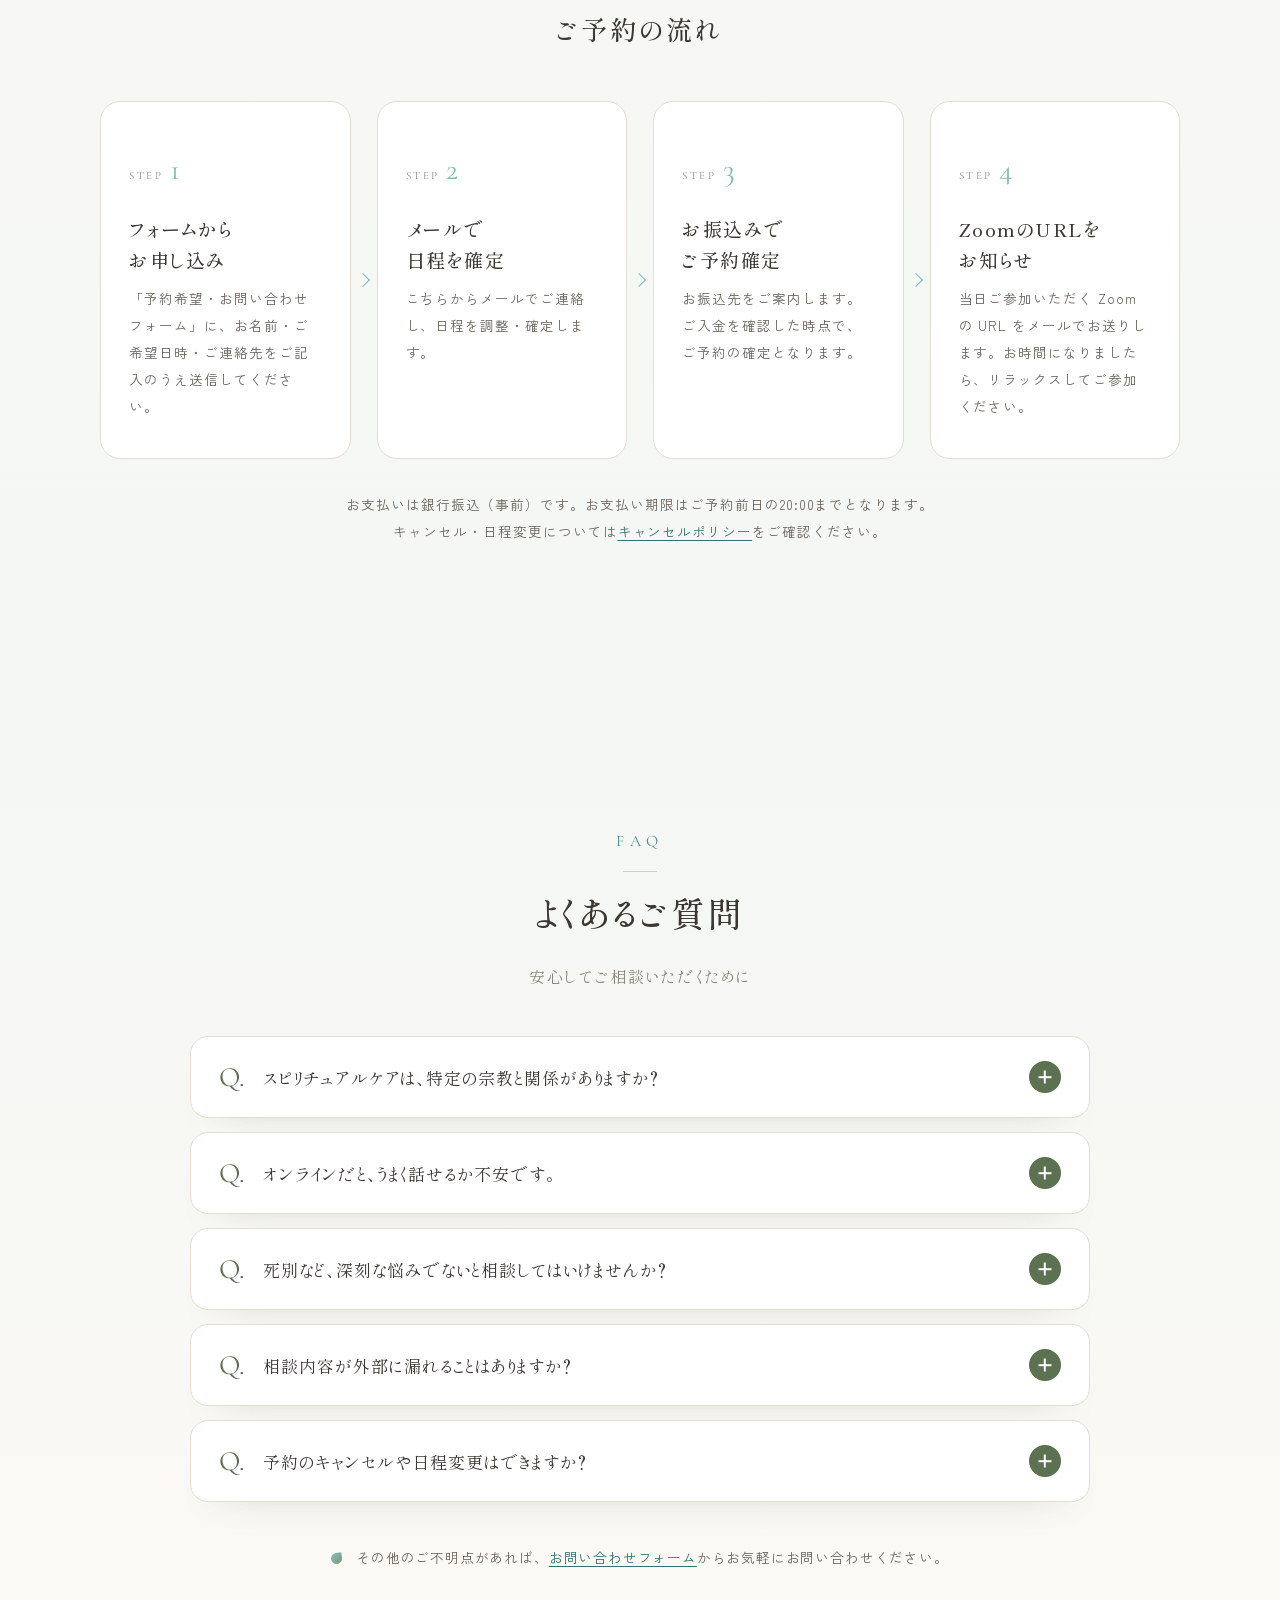
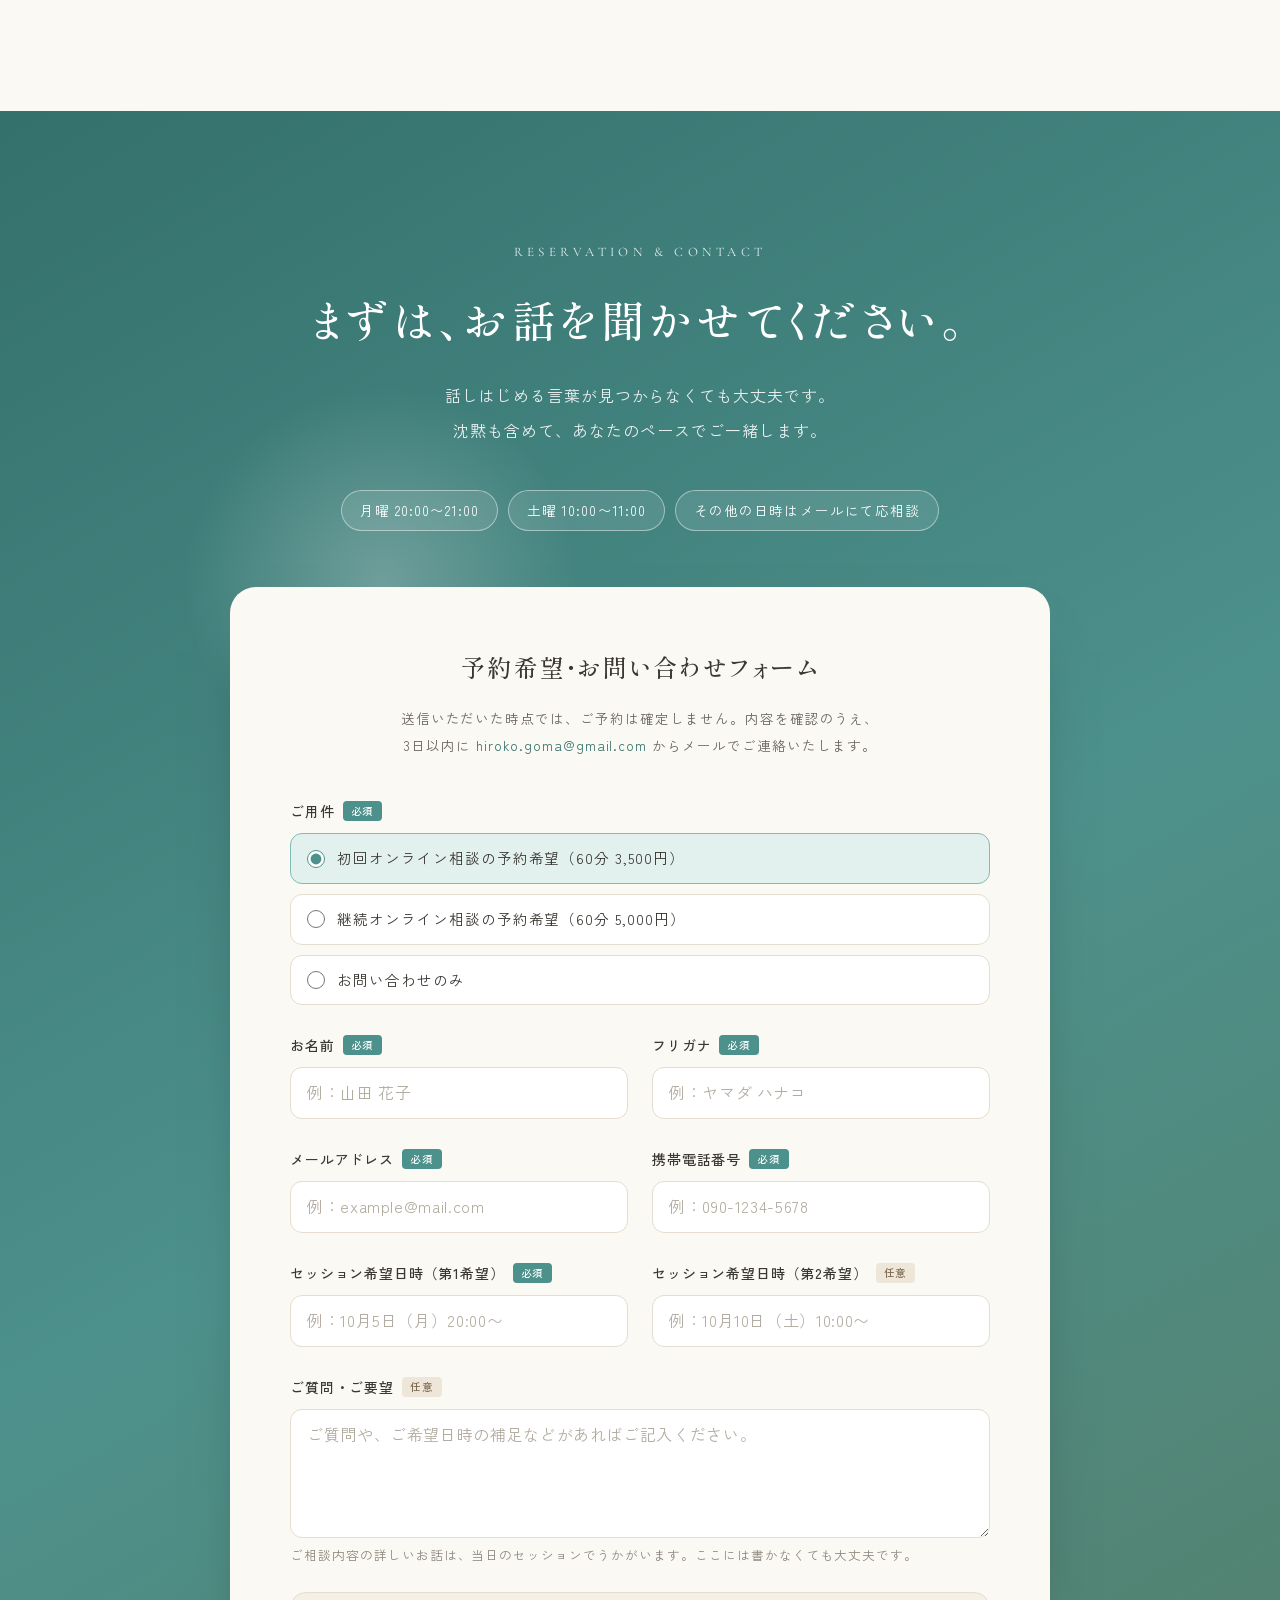
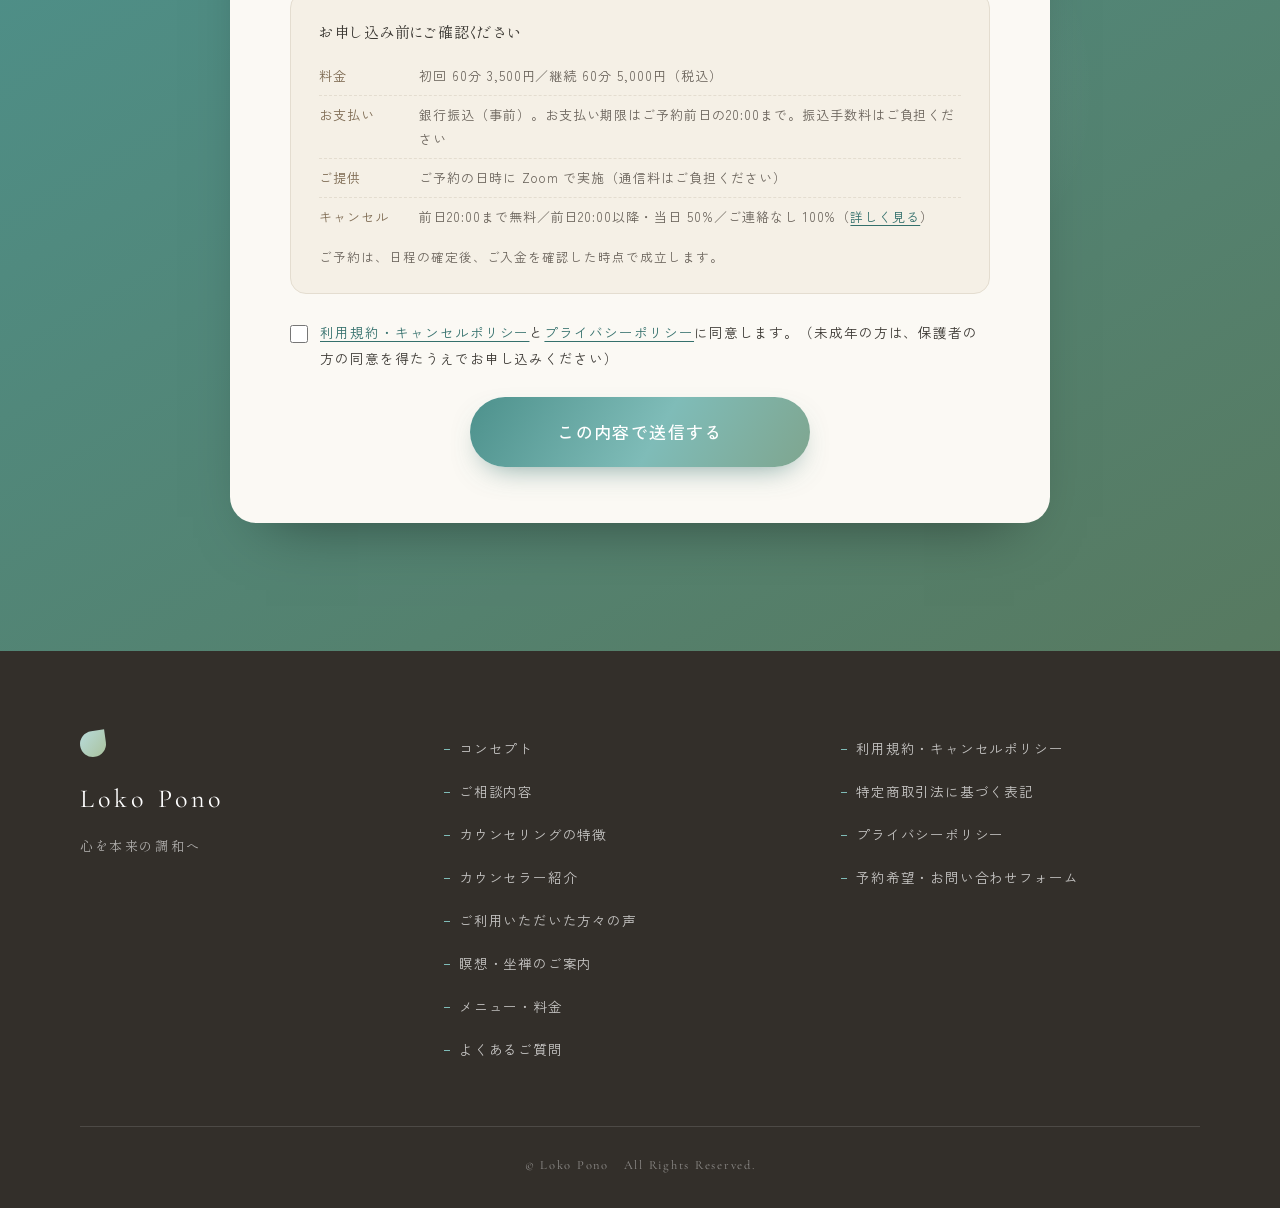
==== commit aae51662: "Add files via upload" ====
--- a/index.html
+++ b/index.html
@@ -37,7 +37,7 @@
      ※ " " の中以外は消さないでください。
      ================================================================ -->
 <script>
-  window.FORM_ENDPOINT = "";
+  window.FORM_ENDPOINT = "https://formspree.io/f/meaovjkw";
   window.CONTACT_EMAIL = "hiroko.goma@gmail.com";
 </script>
 <!-- ▲▲▲ お申し込みフォームの設定はここまで ▲▲▲ -->
@@ -245,7 +245,7 @@
     <div class="profile__main">
       <div class="profile__visual" data-anim>
         <figure class="profile__photo">
-          <img src="assets/img/profile.png" alt="カウンセラー 浅野浩子" width="269" height="247" loading="lazy">
+          <img src="assets/img/profile.jpg" alt="パソコンに向かい、オンラインでお話をうかがうカウンセラー 浅野浩子" width="720" height="1120" loading="lazy">
         </figure>
         <div class="profile__name">
           <p class="profile__role">カウンセラー</p>
@@ -389,7 +389,7 @@
         </div>
         <div class="column__row">
           <dt>次回開催</dt>
-          <dd>2026年11月22日<br class="sp-only">／2027年4月・第1日曜午後（予定）</dd>
+          <dd>2026年11月22日（日）<a href="#event" class="column__jump">詳しいご案内はこちら</a><br>2027年4月・第1日曜午後（予定）</dd>
         </div>
         <div class="column__row">
           <dt>お知らせ</dt>
@@ -402,6 +402,50 @@
         </div>
       </dl>
     </div>
+
+    <!-- ▼ イベント告知（2026年11月22日）。開催後はこの <article> ごと削除してください -->
+    <article class="event" id="event" data-anim>
+      <a class="event__flyer" href="assets/img/event-20261122.jpg" target="_blank" rel="noopener" aria-label="チラシを大きな画像で開く（新しいタブ）">
+        <img src="assets/img/event-20261122.jpg" alt="紅葉とマインドフルネス 甲斐国分寺 のチラシ" width="1000" height="1414" loading="lazy">
+        <span class="event__zoom">拡大して見る</span>
+      </a>
+
+      <div class="event__body">
+        <p class="event__label">Event</p>
+        <h3 class="event__title">紅葉とマインドフルネス<span>甲斐国分寺</span></h3>
+        <p class="event__lead">
+          紅葉に彩られる甲斐国分寺で、日常から少し離れて、自分の内側に静かに意識を向ける時間を過ごしませんか。<br>
+          静かに坐り、呼吸や身体の感覚に気づく。ゆっくり歩きながら、足の裏、風、光、木々の色、音など、そのとき感じるものを味わう。何かを変えようとせず、ただ「今ここ」に気づいていく。<br>
+          坐禅やマインドフルネスが初めての方も安心してご参加いただけます。
+        </p>
+
+        <p class="event__sub">Program</p>
+        <ol class="event__program">
+          <li><b>坐禅体験</b>本堂の静けさの中で、呼吸と身体を感じる。</li>
+          <li><b>マインドフルウォーク</b>秋の境内をゆっくり歩き、五感をひらく。</li>
+          <li><b>静かな時間</b>歩いたあとの感覚を、もう一度静かに味わう。</li>
+          <li class="event__program-extra"><b>ミュージックベルの音色を聴く時間<small>会の終了後・希望者のみ</small></b>やさしい音色とともに、秋の余韻を味わいます。音が響き、消えていくひとときを、どうぞゆっくりお楽しみください。</li>
+        </ol>
+
+        <dl class="event__info">
+          <div><dt>日時</dt><dd>2026年11月22日（日）13:30〜15:30<small>（13:00 開場）</small></dd></div>
+          <div><dt>場所</dt><dd>甲斐国分寺<small>（山梨県笛吹市一宮町国分196-1）</small></dd></div>
+          <div><dt>参加費</dt><dd>2,000円</dd></div>
+          <div><dt>定員</dt><dd>20名</dd></div>
+          <div><dt>対象</dt><dd>大人の方</dd></div>
+        </dl>
+        <p class="event__note">※ミュージックベルは希望者のみ。参加・退出自由。</p>
+
+        <div class="event__actions">
+          <a href="https://docs.google.com/forms/d/e/1FAIpQLScFbCcGOAhTxi7g6-77lFHb7sPDUVhHQJskFip54_F2q93SnQ/viewform?usp=header" target="_blank" rel="noopener" class="btn btn--primary"><span>お申し込みフォーム</span></a>
+          <a href="https://www.instagram.com/kaikokubunji" target="_blank" rel="noopener" class="link-ex">
+            Instagram の DM からも受け付けています
+            <svg viewBox="0 0 24 24" aria-hidden="true"><path d="M14 4h6v6M20 4l-9 9M18 14v5a1 1 0 0 1-1 1H5a1 1 0 0 1-1-1V7a1 1 0 0 1 1-1h5"/></svg>
+          </a>
+        </div>
+      </div>
+    </article>
+    <!-- ▲ イベント告知ここまで -->
   </div>
 </section>
 
--- a/assets/css/style.css
+++ b/assets/css/style.css
@@ -1,2113 +1,2222 @@
-@charset "UTF-8";
-
-/* =========================================================
-   Loko Pono LP  /  style.css
-   カラー：淡いターコイズブルー・アースカラー・白・緑・茶
-   ========================================================= */
-
-/* ---------- 1. トークン ---------- */
-:root{
-  /* base */
-  --c-bg:          #fbf9f4;   /* 生成りの白 */
-  --c-bg-warm:     #f5f0e6;   /* アース系の下地 */
-  --c-white:       #ffffff;
-
-  /* turquoise */
-  --c-tq-pale:     #e2f0ee;
-  --c-tq-light:    #b7d9d5;
-  --c-tq:          #7fbcb8;
-  --c-tq-deep:     #4d918c;
-  --c-tq-dark:     #34706c;
-
-  /* earth / green */
-  --c-earth-pale:  #eee6d8;
-  --c-earth:       #b09a7e;
-  --c-earth-deep:  #7d6a52;
-  --c-green:       #7f9673;
-  --c-green-deep:  #5b7150;
-
-  /* text */
-  --c-ink:         #3b3833;
-  --c-ink-mid:     #6b645c;
-  --c-ink-soft:    #8d867c;
-  --c-line:        #e4ddd0;
-
-  /* type */
-  --f-mincho: "Shippori Mincho B1", "Yu Mincho", "YuMincho", "Hiragino Mincho ProN", serif;
-  --f-gothic: "Zen Kaku Gothic New", "Hiragino Sans", "Yu Gothic", "Meiryo", sans-serif;
-  --f-en:     "Cormorant Garamond", "Shippori Mincho B1", serif;
-
-  /* layout */
-  --w-container: 1120px;
-  --pad-x: 6vw;
-  --header-h: 84px;
-  --ease: cubic-bezier(.22,.61,.36,1);
-}
-
-/* ---------- 2. リセット ---------- */
-*,*::before,*::after{ box-sizing:border-box; }
-html{
-  -webkit-text-size-adjust:100%;
-  scroll-behavior:smooth;
-  scroll-padding-top: var(--header-h);
-}
-body{
-  margin:0;
-  background:var(--c-bg);
-  color:var(--c-ink);
-  font-family:var(--f-gothic);
-  font-weight:400;
-  font-size:16px;
-  line-height:2;
-  letter-spacing:.06em;
-  font-feature-settings:"palt";
-  overflow-x:hidden;
-  -webkit-font-smoothing:antialiased;
-}
-img{ max-width:100%; height:auto; display:block; }
-a{ color:inherit; text-decoration:none; transition:opacity .3s var(--ease), color .3s var(--ease); }
-ul,ol,dl,dd{ margin:0; padding:0; list-style:none; }
-h1,h2,h3,h4,p,figure,blockquote{ margin:0; }
-button{ font:inherit; color:inherit; background:none; border:0; cursor:pointer; }
-em{ font-style:normal; }
-::selection{ background:var(--c-tq-light); color:var(--c-ink); }
-
-/* ---------- 3. 共通ユーティリティ ---------- */
-.container{
-  width:min(var(--w-container), calc(100% - var(--pad-x) * 2));
-  margin-inline:auto;
-}
-.pc-only{ display:inline; }
-.sp-only{ display:none; }
-
-.section{
-  position:relative;
-  padding: clamp(80px, 11vw, 140px) 0;
-}
-
-/* --- セクション見出し --- */
-.sec-head{
-  text-align:center;
-  margin-bottom: clamp(42px, 6vw, 72px);
-}
-.sec-head__en{
-  font-family:var(--f-en);
-  font-size: clamp(13px, 1.4vw, 16px);
-  letter-spacing:.34em;
-  text-transform:uppercase;
-  color:var(--c-tq-deep);
-  margin-bottom:14px;
-}
-.sec-head__en::after{
-  content:"";
-  display:block;
-  width:34px; height:1px;
-  margin:14px auto 0;
-  background:var(--c-tq-light);
-}
-.sec-head__ja{
-  font-family:var(--f-mincho);
-  font-weight:500;
-  font-size: clamp(23px, 3.2vw, 34px);
-  line-height:1.6;
-  letter-spacing:.1em;
-}
-
-/* --- ボタン --- */
-.btn{
-  --btn-bg: var(--c-tq-deep);
-  position:relative;
-  display:inline-flex;
-  align-items:center;
-  justify-content:center;
-  gap:.6em;
-  min-height:62px;
-  padding:0 clamp(26px,3.6vw,46px);
-  border-radius:999px;
-  font-family:var(--f-gothic);
-  font-weight:500;
-  font-size: clamp(14px,1.5vw,16px);
-  letter-spacing:.08em;
-  line-height:1.5;
-  text-align:center;
-  overflow:hidden;
-  transition:transform .4s var(--ease), box-shadow .4s var(--ease);
-}
-.btn span{ position:relative; z-index:1; }
-.btn::after{
-  content:"";
-  position:absolute; inset:0;
-  background:var(--btn-bg);
-  transform:scale(1);
-  transition:filter .4s var(--ease);
-}
-.btn--primary{
-  color:#fff;
-  box-shadow:0 12px 30px -14px rgba(52,112,108,.7);
-}
-.btn--primary::after{
-  background:linear-gradient(120deg, var(--c-tq-deep) 0%, var(--c-tq) 55%, var(--c-green) 130%);
-}
-.btn--primary:hover{
-  transform:translateY(-3px);
-  box-shadow:0 18px 36px -14px rgba(52,112,108,.85);
-}
-.btn--primary:hover::after{ filter:brightness(1.08); }
-.btn--lg{ min-height:70px; font-size: clamp(15px,1.7vw,17px); }
-
-.btn--ghost{
-  color:var(--c-ink);
-  border:1px solid var(--c-tq-light);
-  background:rgba(255,255,255,.6);
-  backdrop-filter:blur(4px);
-}
-.btn--ghost::after{ display:none; }
-.btn--ghost:hover{
-  background:var(--c-tq-pale);
-  transform:translateY(-3px);
-}
-
-/* --- スクロールアニメーション --- */
-[data-anim]{
-  opacity:0;
-  transform:translateY(28px);
-  transition:opacity 1s var(--ease), transform 1s var(--ease);
-}
-[data-anim].is-visible{ opacity:1; transform:none; }
-@media (prefers-reduced-motion: reduce){
-  html{ scroll-behavior:auto; }
-  [data-anim]{ opacity:1; transform:none; transition:none; }
-  *,*::before,*::after{ animation-duration:.001s !important; transition-duration:.001s !important; }
-}
-
-/* ---------- 4. ローダー ---------- */
-.loader{
-  position:fixed; inset:0; z-index:9999;
-  display:grid; place-items:center;
-  background:var(--c-bg);
-  /* JS が動かない場合でも必ず消えるよう、CSS 側にも退場アニメーションを持たせる */
-  animation:loaderOut .8s var(--ease) 1.9s forwards;
-}
-.loader.is-hidden{ animation:loaderOut .6s var(--ease) forwards; }
-@keyframes loaderOut{
-  to{ opacity:0; visibility:hidden; pointer-events:none; }
-}
-.loader__inner{ text-align:center; }
-.loader__mark{
-  display:block;
-  width:40px; height:40px;
-  margin:0 auto 18px;
-  border-radius:50% 0 50% 50%;
-  background:linear-gradient(135deg, var(--c-tq-light), var(--c-green));
-  animation:leafSpin 2.4s ease-in-out infinite;
-}
-@keyframes leafSpin{
-  0%,100%{ transform:rotate(-12deg) scale(1); opacity:.85; }
-  50%    { transform:rotate(16deg)  scale(1.08); opacity:1; }
-}
-.loader__text{
-  font-family:var(--f-en);
-  font-size:18px; letter-spacing:.4em;
-  color:var(--c-tq-deep);
-}
-
-/* ---------- 5. ヘッダー ---------- */
-.header{
-  position:fixed; top:0; left:0; right:0; z-index:100;
-  height:var(--header-h);
-  transition:background .5s var(--ease), box-shadow .5s var(--ease), height .5s var(--ease);
-}
-.header.is-scrolled{
-  height:70px;
-  background:rgba(251,249,244,.9);
-  backdrop-filter:blur(12px);
-  box-shadow:0 1px 0 rgba(180,168,148,.28);
-}
-.header__inner{
-  height:100%;
-  width:min(1360px, calc(100% - 40px));
-  margin-inline:auto;
-  display:flex; align-items:center; justify-content:space-between;
-  gap:20px;
-}
-
-.logo{ display:flex; align-items:center; gap:11px; }
-.logo__mark{
-  display:block;
-  width:26px; height:26px; flex:none;
-  border-radius:50% 0 50% 50%;
-  background:linear-gradient(135deg, var(--c-tq) 10%, var(--c-green) 100%);
-  transform:rotate(-8deg);
-}
-.logo__mark--light{
-  background:linear-gradient(135deg, var(--c-tq-light) 10%, #a9c19c 100%);
-}
-.logo__text{ display:flex; flex-direction:column; line-height:1.25; }
-.logo__en{
-  font-family:var(--f-en);
-  font-size:22px; letter-spacing:.16em;
-  color:var(--c-tq-dark);
-}
-.logo__ja{
-  font-size:10px; letter-spacing:.18em;
-  color:var(--c-ink-soft);
-}
-
-.gnav{ display:flex; align-items:center; gap: clamp(14px,2vw,30px); }
-.gnav__list{ display:flex; align-items:center; gap: clamp(12px,1.8vw,28px); }
-.gnav__link{
-  display:flex; flex-direction:column; align-items:center; gap:1px;
-  padding:6px 2px;
-  position:relative;
-}
-.gnav__en{
-  font-family:var(--f-en);
-  font-size:13px; letter-spacing:.14em;
-  color:var(--c-tq-deep);
-  white-space:nowrap;
-}
-.gnav__ja{ font-size:10.5px; letter-spacing:.1em; color:var(--c-ink-mid); }
-.gnav__link::after{
-  content:"";
-  position:absolute; left:50%; bottom:0;
-  width:0; height:1px;
-  background:var(--c-tq);
-  transform:translateX(-50%);
-  transition:width .4s var(--ease);
-}
-.gnav__link:hover::after{ width:100%; }
-
-.gnav__cta{
-  display:inline-flex; align-items:center;
-  height:46px; padding:0 22px;
-  border-radius:999px;
-  background:linear-gradient(120deg, var(--c-tq-deep), var(--c-tq));
-  color:#fff;
-  font-size:12.5px; font-weight:500; letter-spacing:.06em;
-  white-space:nowrap;
-  box-shadow:0 8px 20px -10px rgba(52,112,108,.75);
-  transition:transform .35s var(--ease), filter .35s var(--ease);
-}
-.gnav__cta:hover{ transform:translateY(-2px); filter:brightness(1.07); }
-
-/* ハンバーガー */
-.hamburger{
-  display:none;
-  /* ドロワー(.gnav z-index:95)と同じ重なり文脈にあるため、必ず上に来るよう指定 */
-  position:relative; z-index:110;
-  width:46px; height:46px;
-  border-radius:50%;
-  background:rgba(255,255,255,.75);
-  backdrop-filter:blur(6px);
-  border:1px solid var(--c-line);
-}
-.hamburger span{
-  position:absolute; left:13px;
-  width:20px; height:1.5px;
-  background:var(--c-tq-dark);
-  border-radius:2px;
-  transition:transform .4s var(--ease), opacity .3s var(--ease);
-}
-.hamburger span:nth-child(1){ top:17px; }
-.hamburger span:nth-child(2){ top:22.5px; }
-.hamburger span:nth-child(3){ top:28px; }
-.hamburger.is-open span:nth-child(1){ transform:translateY(5.5px) rotate(38deg); }
-.hamburger.is-open span:nth-child(2){ opacity:0; }
-.hamburger.is-open span:nth-child(3){ transform:translateY(-5.5px) rotate(-38deg); }
-
-.nav-overlay{
-  position:fixed; inset:0; z-index:90;
-  background:rgba(59,56,51,.32);
-  backdrop-filter:blur(2px);
-  opacity:0;
-  transition:opacity .4s var(--ease);
-}
-.nav-overlay.is-open{ opacity:1; }
-
-/* ---------- 6. ヒーロー ---------- */
-.hero{
-  position:relative;
-  min-height: min(100svh, 940px);
-  padding: calc(var(--header-h) + 40px) 0 90px;
-  display:flex; align-items:center;
-  overflow:hidden;
-  background:
-    radial-gradient(120% 90% at 78% 6%, #ffffff 0%, rgba(255,255,255,0) 58%),
-    radial-gradient(90% 70% at 8% 92%, var(--c-tq-pale) 0%, rgba(226,240,238,0) 60%),
-    linear-gradient(165deg, #fdfcf7 0%, #f6f2e8 46%, #eef4f0 100%);
-}
-/* 木漏れ日の光 */
-.hero__light{
-  position:absolute; inset:-20% -10%;
-  background:
-    radial-gradient(closest-side, rgba(255,252,232,.95), rgba(255,252,232,0) 70%) 12% 18% / 34vw 34vw no-repeat,
-    radial-gradient(closest-side, rgba(226,240,238,.85), rgba(226,240,238,0) 70%) 88% 74% / 40vw 40vw no-repeat,
-    radial-gradient(closest-side, rgba(233,242,224,.7),  rgba(233,242,224,0) 70%) 62% 4%  / 28vw 28vw no-repeat;
-  filter:blur(6px);
-  animation:komorebi 16s ease-in-out infinite alternate;
-  pointer-events:none;
-}
-@keyframes komorebi{
-  from{ transform:translate3d(0,0,0) scale(1); opacity:.9; }
-  to  { transform:translate3d(-2%,2%,0) scale(1.06); opacity:1; }
-}
-
-/* 舞う葉 */
-.hero__leaves{ position:absolute; inset:0; pointer-events:none; }
-.leaf{
-  position:absolute;
-  width:38px; height:38px;
-  fill:var(--c-green);
-  opacity:.13;
-  animation:floatLeaf 14s ease-in-out infinite;
-}
-.leaf--1{ top:14%; left:6%;  animation-delay:0s;   }
-.leaf--2{ top:70%; left:14%; width:26px; animation-delay:-4s; fill:var(--c-tq-deep); }
-.leaf--3{ top:24%; right:8%; width:30px; animation-delay:-7s; }
-.leaf--4{ top:82%; right:20%;width:22px; animation-delay:-10s; fill:var(--c-earth); }
-@keyframes floatLeaf{
-  0%,100%{ transform:translateY(0) rotate(-10deg); }
-  50%    { transform:translateY(-26px) rotate(14deg); }
-}
-
-.hero__inner{
-  position:relative; z-index:2;
-  width:min(1240px, calc(100% - var(--pad-x) * 2));
-  margin-inline:auto;
-  display:grid;
-  grid-template-columns: 1fr minmax(320px, 44%);
-  align-items:center;
-  gap: clamp(30px, 5vw, 72px);
-}
-
-.hero__label{
-  font-family:var(--f-en);
-  font-size:13px; letter-spacing:.32em; text-transform:uppercase;
-  color:var(--c-tq-deep);
-  margin-bottom:24px;
-  padding-left:52px;
-  position:relative;
-}
-.hero__label::before{
-  content:"";
-  position:absolute; left:0; top:50%;
-  width:38px; height:1px;
-  background:var(--c-tq);
-}
-/* 検索で見つけてもらいやすいよう、ご相談の分野を見出しの上に添える */
-.hero__label:has(+ .hero__fields){ margin-bottom:10px; }
-.hero__fields{
-  font-size:13px; letter-spacing:.12em; line-height:1.8;
-  color:var(--c-tq-deep);
-  margin-bottom:24px;
-  padding-left:52px;
-}
-.hero__catch{
-  font-family:var(--f-mincho);
-  font-weight:500;
-  font-size: clamp(35px, 5.6vw, 68px);
-  line-height:1.42;
-  letter-spacing:.09em;
-  color:var(--c-ink);
-  margin-bottom: clamp(22px,3vw,32px);
-}
-.hero__catch .line{ display:block; overflow:hidden; }
-.hero__catch .line span{
-  display:inline-block;
-  transform:translateY(105%);
-  animation:riseUp 1.15s var(--ease) forwards;
-}
-.hero__catch .line:nth-child(1) span{ animation-delay:.15s; }
-.hero__catch .line:nth-child(2) span{ animation-delay:.32s; }
-@keyframes riseUp{ to{ transform:translateY(0); } }
-
-.hero__sub{
-  font-size: clamp(14px, 1.55vw, 16px);
-  line-height:2.2;
-  color:var(--c-ink-mid);
-  margin-bottom: clamp(30px,4vw,44px);
-  opacity:0;
-  animation:fadeIn 1.2s var(--ease) .7s forwards;
-}
-@keyframes fadeIn{ to{ opacity:1; } }
-
-.hero__actions{
-  display:flex; flex-wrap:wrap; gap:14px;
-  opacity:0;
-  animation:fadeIn 1.2s var(--ease) .95s forwards;
-}
-
-/* アーチ型ビジュアル */
-.hero__visual{
-  opacity:0;
-  animation:archIn 1.6s var(--ease) .45s forwards;
-}
-@keyframes archIn{
-  from{ opacity:0; transform:translateY(36px) scale(.97); }
-  to  { opacity:1; transform:none; }
-}
-.arch{
-  position:relative;
-  border-radius:999px 999px 22px 22px;
-  overflow:hidden;
-  box-shadow:0 40px 70px -40px rgba(88,74,54,.6);
-}
-.arch::before{
-  content:"";
-  position:absolute; inset:0; z-index:2;
-  border-radius:inherit;
-  border:1px solid rgba(255,255,255,.55);
-  pointer-events:none;
-}
-.arch img{
-  width:100%;
-  aspect-ratio: 4 / 5;
-  object-fit:cover;
-  object-position:46% 46%;
-  transform:scale(1.02);
-}
-.arch__glow{
-  position:absolute; inset:0; z-index:1;
-  background:linear-gradient(200deg, rgba(255,250,226,.34) 0%, rgba(255,255,255,0) 42%, rgba(80,120,110,.12) 100%);
-  pointer-events:none;
-}
-.hero__caption{
-  margin-top:16px;
-  text-align:center;
-  font-family:var(--f-mincho);
-  font-size:12.5px; letter-spacing:.14em;
-  color:var(--c-ink-soft);
-}
-
-.scroll-cue{
-  position:absolute; left:50%; bottom:22px; z-index:3;
-  transform:translateX(-50%);
-  display:flex; flex-direction:column; align-items:center; gap:10px;
-}
-.scroll-cue__text{
-  font-family:var(--f-en);
-  font-size:11px; letter-spacing:.28em; text-transform:uppercase;
-  color:var(--c-tq-deep);
-}
-.scroll-cue__line{
-  width:1px; height:52px;
-  background:linear-gradient(var(--c-tq), rgba(127,188,184,0));
-  position:relative; overflow:hidden;
-}
-.scroll-cue__line::after{
-  content:"";
-  position:absolute; left:0; top:-50%;
-  width:1px; height:50%;
-  background:var(--c-tq-dark);
-  animation:cueRun 2.2s ease-in-out infinite;
-}
-@keyframes cueRun{ 0%{ top:-50%; } 60%,100%{ top:110%; } }
-
-/* ---------- 7. コンセプト ---------- */
-.concept{ background:var(--c-bg); }
-.concept__lead{
-  text-align:center;
-  max-width:760px; margin:0 auto clamp(56px,8vw,92px);
-}
-.concept__word{
-  font-family:var(--f-en);
-  font-size: clamp(34px, 5vw, 54px);
-  letter-spacing:.12em;
-  color:var(--c-tq-dark);
-  line-height:1.2;
-  margin-bottom:8px;
-}
-.concept__ruby{
-  display:block;
-  font-family:var(--f-gothic);
-  font-size:12px; letter-spacing:.3em;
-  color:var(--c-ink-soft);
-  margin-top:10px;
-}
-.concept__meaning{
-  font-family:var(--f-mincho);
-  font-size: clamp(15px,1.9vw,19px);
-  line-height:2.1;
-  color:var(--c-ink);
-  margin:26px 0 30px;
-}
-.concept__meaning em{
-  background:linear-gradient(transparent 66%, var(--c-tq-pale) 66%);
-  padding:0 2px;
-}
-.concept__text{
-  font-size: clamp(14px,1.5vw,15.5px);
-  line-height:2.3;
-  color:var(--c-ink-mid);
-}
-
-.services__title{
-  text-align:center;
-  font-family:var(--f-mincho);
-  font-size: clamp(16px,2vw,20px);
-  letter-spacing:.1em;
-  margin-bottom:34px;
-  color:var(--c-ink);
-}
-.services__list{
-  display:grid;
-  grid-template-columns:repeat(3, 1fr);
-  gap: clamp(16px, 2.2vw, 26px);
-}
-.service-card{
-  position:relative;
-  background:var(--c-white);
-  border:1px solid var(--c-line);
-  border-radius:20px 20px 20px 4px;
-  padding: clamp(28px,3.4vw,40px) clamp(20px,2.4vw,30px) clamp(30px,3.6vw,40px);
-  transition:transform .5s var(--ease), box-shadow .5s var(--ease), border-color .5s var(--ease);
-}
-.service-card:hover{
-  transform:translateY(-6px);
-  border-color:var(--c-tq-light);
-  box-shadow:0 26px 44px -30px rgba(88,74,54,.5);
-}
-.service-card__num{
-  display:block;
-  font-family:var(--f-en);
-  font-size:15px; letter-spacing:.2em;
-  color:var(--c-tq);
-  margin-bottom:14px;
-}
-.service-card h3{
-  font-family:var(--f-mincho);
-  font-weight:500;
-  font-size: clamp(17px,2vw,20px);
-  letter-spacing:.08em;
-  line-height:1.6;
-  margin-bottom:14px;
-  padding-bottom:14px;
-  border-bottom:1px solid var(--c-tq-pale);
-}
-.service-card p{
-  font-size:14px;
-  line-height:2.05;
-  color:var(--c-ink-mid);
-}
-.services__note{
-  margin-top:34px;
-  text-align:center;
-  font-size:13.5px;
-  line-height:2.1;
-  color:var(--c-ink-soft);
-}
-
-/* ---------- 8. お悩み ---------- */
-.worry{
-  background:linear-gradient(180deg, var(--c-bg) 0%, var(--c-earth-pale) 22%, var(--c-earth-pale) 78%, var(--c-bg) 100%);
-  overflow:hidden;
-}
-.worry__bg{
-  position:absolute; inset:0;
-  background:
-    radial-gradient(closest-side, rgba(255,255,255,.75), rgba(255,255,255,0) 70%) 88% 12% / 46vw 46vw no-repeat,
-    radial-gradient(closest-side, rgba(226,240,238,.6),  rgba(226,240,238,0) 70%) 6% 88% / 40vw 40vw no-repeat;
-  pointer-events:none;
-}
-.worry .container{ position:relative; z-index:1; }
-.worry__list{
-  max-width:840px; margin-inline:auto;
-  display:grid; gap:14px;
-}
-.worry__list li{
-  position:relative;
-  background:rgba(255,255,255,.86);
-  backdrop-filter:blur(6px);
-  border-radius:14px;
-  padding: clamp(18px,2.4vw,24px) clamp(20px,3vw,32px) clamp(18px,2.4vw,24px) clamp(52px,6vw,68px);
-  font-size: clamp(14px,1.6vw,16px);
-  line-height:1.95;
-  box-shadow:0 14px 30px -26px rgba(88,74,54,.55);
-  transition:transform .4s var(--ease), box-shadow .4s var(--ease);
-}
-.worry__list li:hover{
-  transform:translateX(5px);
-  box-shadow:0 18px 34px -26px rgba(88,74,54,.7);
-}
-/* チェックマーク */
-.worry__list li::before{
-  content:"";
-  position:absolute;
-  left: clamp(20px,2.6vw,30px);
-  top: calc(clamp(18px,2.4vw,24px) + .55em);
-  width:15px; height:9px;
-  border-left:2px solid var(--c-tq-deep);
-  border-bottom:2px solid var(--c-tq-deep);
-  transform:rotate(-45deg);
-  border-radius:1px;
-}
-.worry__message{
-  margin-top: clamp(40px,5vw,60px);
-  text-align:center;
-  font-family:var(--f-mincho);
-  font-size: clamp(17px,2.5vw,25px);
-  line-height:2;
-  letter-spacing:.09em;
-  color:var(--c-earth-deep);
-}
-.worry__message::after{
-  content:"";
-  display:block;
-  width:1px; height:44px;
-  margin:26px auto 0;
-  background:linear-gradient(var(--c-earth), rgba(176,154,126,0));
-}
-
-/* ---------- 9. 特徴 ---------- */
-.feature{ background:var(--c-bg); }
-.feature__list{
-  display:grid;
-  grid-template-columns:repeat(2, 1fr);
-  gap: clamp(18px, 2.6vw, 30px);
-}
-.feature-card{
-  position:relative;
-  background:var(--c-white);
-  border-radius:22px;
-  padding: clamp(30px,3.6vw,46px) clamp(24px,3vw,40px);
-  box-shadow:0 22px 44px -34px rgba(88,74,54,.55);
-  overflow:hidden;
-  transition:transform .5s var(--ease), box-shadow .5s var(--ease);
-}
-.feature-card::before{
-  content:"";
-  position:absolute; left:0; top:0; bottom:0;
-  width:4px;
-  background:linear-gradient(var(--c-tq), var(--c-green));
-  opacity:.85;
-}
-.feature-card::after{
-  content:"";
-  position:absolute; right:-40px; top:-40px;
-  width:150px; height:150px;
-  border-radius:50%;
-  background:radial-gradient(closest-side, var(--c-tq-pale), rgba(226,240,238,0));
-  opacity:.9;
-  transition:transform .6s var(--ease);
-}
-.feature-card:hover{
-  transform:translateY(-6px);
-  box-shadow:0 30px 52px -34px rgba(88,74,54,.65);
-}
-.feature-card:hover::after{ transform:scale(1.25); }
-.feature-card__num{
-  position:relative; z-index:1;
-  font-family:var(--f-en);
-  font-size: clamp(26px,3vw,36px);
-  letter-spacing:.06em;
-  color:var(--c-tq);
-  line-height:1;
-  margin-bottom:18px;
-}
-.feature-card__num span{
-  display:block;
-  font-size:11px; letter-spacing:.3em; text-transform:uppercase;
-  color:var(--c-ink-soft);
-  margin-bottom:7px;
-}
-.feature-card__title{
-  position:relative; z-index:1;
-  font-family:var(--f-mincho);
-  font-weight:500;
-  font-size: clamp(18px,2.2vw,23px);
-  line-height:1.65;
-  letter-spacing:.07em;
-  margin-bottom:16px;
-}
-.feature-card__text{
-  position:relative; z-index:1;
-  font-size:14.5px;
-  line-height:2.1;
-  color:var(--c-ink-mid);
-}
-
-/* ---------- 10. プロフィール ---------- */
-.profile{
-  background:linear-gradient(180deg, var(--c-bg) 0%, #f7f4ec 40%, #f2f6f2 100%);
-}
-.profile__main{
-  display:grid;
-  grid-template-columns: minmax(230px, 300px) 1fr;
-  gap: clamp(32px, 5vw, 70px);
-  align-items:center;
-  margin-bottom: clamp(50px,6vw,80px);
-}
-.profile__visual{ text-align:center; }
-.profile__photo{
-  position:relative;
-  width: clamp(190px, 22vw, 270px);
-  margin:0 auto 22px;
-  border-radius:50%;
-  background:linear-gradient(150deg, var(--c-tq-pale), #fff 60%);
-  padding:10px;
-  box-shadow:0 26px 50px -30px rgba(88,74,54,.6);
-}
-.profile__photo::before{
-  content:"";
-  position:absolute; inset:-9px;
-  border-radius:50%;
-  border:1px solid var(--c-tq-light);
-  opacity:.7;
-}
-.profile__photo img{
-  border-radius:50%;
-  aspect-ratio:1;
-  object-fit:cover;
-  background:#fff;
-}
-.profile__role{
-  font-family:var(--f-en);
-  font-size:11.5px; letter-spacing:.28em; text-transform:uppercase;
-  color:var(--c-tq-deep);
-  margin-bottom:8px;
-}
-.profile__ja{
-  font-family:var(--f-mincho);
-  font-size: clamp(22px,2.6vw,28px);
-  letter-spacing:.16em;
-  line-height:1.4;
-}
-.profile__kana{
-  font-size:11.5px; letter-spacing:.2em;
-  color:var(--c-ink-soft);
-  margin-top:5px;
-}
-
-.profile__catch{
-  font-family:var(--f-mincho);
-  font-size: clamp(19px,2.6vw,27px);
-  line-height:1.85;
-  letter-spacing:.08em;
-  color:var(--c-earth-deep);
-  margin-bottom:26px;
-  padding-bottom:24px;
-  border-bottom:1px solid var(--c-line);
-}
-.profile__body p + p{ margin-top:20px; }
-.profile__body p{
-  font-size: clamp(14px,1.55vw,15.5px);
-  line-height:2.25;
-  color:var(--c-ink-mid);
-}
-
-.profile__story{
-  display:grid;
-  grid-template-columns:repeat(2,1fr);
-  gap: clamp(18px,2.6vw,28px);
-  margin-bottom: clamp(40px,5vw,60px);
-}
-.story-card{
-  background:rgba(255,255,255,.8);
-  backdrop-filter:blur(6px);
-  border:1px solid rgba(255,255,255,.9);
-  border-radius:20px;
-  padding: clamp(26px,3.2vw,40px);
-  box-shadow:0 20px 40px -34px rgba(88,74,54,.5);
-}
-.story-card__title{
-  font-family:var(--f-mincho);
-  font-weight:500;
-  font-size: clamp(17px,2vw,21px);
-  letter-spacing:.08em;
-  line-height:1.6;
-  color:var(--c-tq-dark);
-  margin-bottom:20px;
-  padding-left:16px;
-  border-left:3px solid var(--c-tq-light);
-}
-.story-card p{
-  font-size:14.5px;
-  line-height:2.15;
-  color:var(--c-ink-mid);
-}
-.story-card p + p{ margin-top:16px; }
-
-.profile__data{
-  display:grid;
-  grid-template-columns:repeat(2,1fr);
-  gap: clamp(18px,2.6vw,28px);
-}
-.data-block{
-  background:var(--c-white);
-  border-radius:20px;
-  padding: clamp(26px,3.2vw,40px);
-  border:1px solid var(--c-line);
-}
-.data-block__title{
-  font-family:var(--f-mincho);
-  font-weight:500;
-  font-size:18px;
-  letter-spacing:.12em;
-  margin-bottom:18px;
-  padding-bottom:14px;
-  border-bottom:1px solid var(--c-line);
-}
-.data-block__en{
-  display:block;
-  font-family:var(--f-en);
-  font-size:11.5px; letter-spacing:.3em; text-transform:uppercase;
-  color:var(--c-tq);
-  margin-bottom:6px;
-}
-.data-list li{
-  position:relative;
-  padding-left:20px;
-  font-size:14px;
-  line-height:2;
-  color:var(--c-ink-mid);
-}
-.data-list li + li{ margin-top:7px; }
-.data-list li::before{
-  content:"";
-  position:absolute; left:2px; top:.92em;
-  width:7px; height:7px;
-  border-radius:50% 0 50% 50%;
-  background:var(--c-green);
-  opacity:.55;
-  transform:rotate(-8deg);
-}
-
-/* ---------- 11. 利用者の声 ---------- */
-.voice{
-  background:linear-gradient(180deg, #f2f6f2 0%, #f8f4ec 100%);
-}
-.voice__note{
-  text-align:center;
-  font-size:13px;
-  letter-spacing:.06em;
-  color:var(--c-ink-soft);
-  margin: calc(clamp(42px, 6vw, 72px) * -1 + 18px) 0 clamp(34px,4.4vw,50px);
-}
-.voice__list{
-  display:grid;
-  grid-template-columns:repeat(3,1fr);
-  gap: clamp(18px,2.6vw,30px);
-  align-items:stretch;
-}
-.voice-card{
-  position:relative;
-  display:flex;
-  flex-direction:column;
-  background:var(--c-white);
-  border:1px solid var(--c-line);
-  border-radius:24px;
-  padding: clamp(30px,3.4vw,42px) clamp(22px,2.6vw,32px) clamp(26px,3vw,34px);
-  box-shadow:0 22px 44px -34px rgba(88,74,54,.5);
-  transition:transform .5s var(--ease), box-shadow .5s var(--ease);
-}
-.voice-card:hover{
-  transform:translateY(-6px);
-  box-shadow:0 30px 52px -34px rgba(88,74,54,.6);
-}
-/* 吹き出しのしっぽ（枠線用＋塗り用の二枚重ね） */
-.voice-card::before,
-.voice-card::after{
-  content:"";
-  position:absolute;
-  left:42px;
-  width:30px; height:17px;
-  clip-path:polygon(0 0, 100% 0, 16% 100%);
-}
-.voice-card::before{ bottom:-17px; background:var(--c-line); }
-.voice-card::after{  bottom:-15px; background:var(--c-white); }
-
-.voice-card__quote{
-  font-family:var(--f-en);
-  font-size:46px;
-  line-height:.7;
-  color:var(--c-tq-light);
-  display:block;
-  margin-bottom:6px;
-}
-.voice-card__title{
-  font-family:var(--f-mincho);
-  font-weight:500;
-  font-size: clamp(18px,2.1vw,22px);
-  line-height:1.75;
-  letter-spacing:.06em;
-  text-align:center;
-  text-wrap:balance;
-  color:var(--c-earth-deep);
-  margin-bottom:18px;
-}
-.voice-card__text{
-  font-size:14px;
-  line-height:2.1;
-  color:var(--c-ink-mid);
-  text-align:center;
-  margin-bottom:auto;
-  padding-bottom:24px;
-}
-.voice-card__person{
-  display:flex;
-  align-items:center;
-  gap:14px;
-  padding-top:20px;
-  border-top:1px dashed var(--c-line);
-}
-.voice-card__avatar{
-  flex:none;
-  width:44px; height:44px;
-  border-radius:50%;
-  background:var(--c-tq-pale);
-  display:grid; place-items:center;
-}
-.voice-card__avatar svg{
-  width:26px; height:26px;
-  fill:none;
-  stroke:var(--c-tq-deep);
-  stroke-width:2;
-  stroke-linecap:round;
-  opacity:.75;
-}
-.voice-card__meta{
-  font-size:13px;
-  line-height:1.7;
-  letter-spacing:.04em;
-}
-.voice-card__age{ display:block; color:var(--c-ink); }
-.voice-card__tag{ display:block; font-size:12.5px; color:var(--c-ink-soft); }
-
-.voice__action{
-  margin-top: clamp(44px,5.5vw,64px);
-  text-align:center;
-}
-
-/* ---------- 12. パララックス帯 ---------- */
-.parallax{
-  position:relative;
-  min-height: clamp(300px, 46vw, 460px);
-  display:grid; place-items:center;
-  overflow:hidden;
-}
-.parallax__bg{
-  position:absolute; inset:0;
-  background:url("../img/room.jpg") center 40% / cover no-repeat fixed;
-}
-.parallax__bg::after{
-  content:"";
-  position:absolute; inset:0;
-  background:linear-gradient(180deg, rgba(46,58,52,.62), rgba(38,50,46,.52));
-}
-.parallax__inner{
-  position:relative; z-index:1;
-  padding: 0 var(--pad-x);
-  text-align:center;
-}
-.parallax__text{
-  font-family:var(--f-mincho);
-  font-size: clamp(21px, 3.6vw, 38px);
-  line-height:1.9;
-  letter-spacing:.16em;
-  color:#fff;
-  text-shadow:0 2px 26px rgba(0,0,0,.4);
-}
-
-/* ---------- 13. コラム ---------- */
-.column{ background:var(--c-bg); }
-.column__box{
-  max-width:880px; margin-inline:auto;
-  background:linear-gradient(150deg, var(--c-white) 0%, #fbfaf5 100%);
-  border:1px solid var(--c-line);
-  border-radius:24px;
-  padding: clamp(32px,4.4vw,60px);
-  box-shadow:0 26px 50px -38px rgba(88,74,54,.55);
-  position:relative;
-  overflow:hidden;
-}
-.column__box::before{
-  content:"";
-  position:absolute; left:-60px; bottom:-60px;
-  width:220px; height:220px;
-  border-radius:50%;
-  background:radial-gradient(closest-side, rgba(233,242,224,.9), rgba(233,242,224,0));
-}
-.column__lead{
-  position:relative;
-  font-family:var(--f-mincho);
-  font-size: clamp(15px,1.9vw,18px);
-  line-height:2.1;
-  letter-spacing:.06em;
-  color:var(--c-ink);
-  padding-bottom: clamp(26px,3.4vw,36px);
-  margin-bottom: clamp(26px,3.4vw,36px);
-  border-bottom:1px dashed var(--c-line);
-}
-.column__info{ position:relative; }
-.column__row{
-  display:grid;
-  grid-template-columns: 108px 1fr;
-  gap:12px 20px;
-  align-items:start;
-  padding:14px 0;
-}
-.column__row + .column__row{ border-top:1px solid var(--c-line); }
-.column__row dt{
-  font-family:var(--f-mincho);
-  font-size:14px; letter-spacing:.14em;
-  color:var(--c-tq-dark);
-  padding-top:2px;
-}
-.column__row dd{
-  font-size:14.5px;
-  line-height:1.95;
-  color:var(--c-ink-mid);
-}
-.tag{
-  display:inline-block;
-  margin-left:10px;
-  padding:2px 12px;
-  border-radius:999px;
-  background:var(--c-tq-pale);
-  color:var(--c-tq-dark);
-  font-size:11.5px; letter-spacing:.08em;
-  vertical-align:2px;
-}
-.link-ex{
-  display:inline-flex; align-items:center; gap:8px;
-  color:var(--c-tq-dark);
-  border-bottom:1px solid var(--c-tq-light);
-  padding-bottom:2px;
-}
-.link-ex svg{
-  width:15px; height:15px; flex:none;
-  fill:none; stroke:currentColor; stroke-width:1.6;
-  stroke-linecap:round; stroke-linejoin:round;
-  transition:transform .35s var(--ease);
-}
-.link-ex:hover{ color:var(--c-green-deep); }
-.link-ex:hover svg{ transform:translate(2px,-2px); }
-
-/* ---------- 14. 料金・流れ ---------- */
-.price{ background:linear-gradient(180deg, var(--c-bg) 0%, #f4f7f4 100%); }
-.price__list{
-  display:grid;
-  grid-template-columns:repeat(2,1fr);
-  gap: clamp(18px,2.6vw,28px);
-  max-width:880px; margin:0 auto clamp(58px,7vw,90px);
-}
-.price-card{
-  position:relative;
-  background:var(--c-white);
-  border:1px solid var(--c-line);
-  border-radius:22px;
-  padding: clamp(34px,4vw,46px) clamp(22px,3vw,32px);
-  text-align:center;
-  transition:transform .5s var(--ease), box-shadow .5s var(--ease);
-}
-.price-card:hover{ transform:translateY(-6px); box-shadow:0 28px 50px -34px rgba(88,74,54,.6); }
-.price-card--first{
-  border-color:var(--c-tq-light);
-  background:linear-gradient(165deg, #fff 0%, var(--c-tq-pale) 190%);
-  box-shadow:0 22px 44px -34px rgba(77,145,140,.65);
-}
-.price-card__badge{
-  position:absolute; top:-14px; left:50%;
-  transform:translateX(-50%);
-  white-space:nowrap;
-  padding:5px 20px;
-  border-radius:999px;
-  background:linear-gradient(120deg, var(--c-tq-deep), var(--c-tq));
-  color:#fff;
-  font-size:12px; letter-spacing:.1em;
-  box-shadow:0 8px 18px -10px rgba(52,112,108,.8);
-}
-.price-card__title{
-  font-family:var(--f-mincho);
-  font-weight:500;
-  font-size: clamp(17px,2.1vw,21px);
-  letter-spacing:.1em;
-  margin-bottom:18px;
-}
-.price-card__value{
-  font-family:var(--f-en);
-  color:var(--c-tq-dark);
-  line-height:1;
-  margin-bottom:12px;
-}
-.price-card__value .num{
-  font-size: clamp(42px,6vw,60px);
-  letter-spacing:.02em;
-}
-.price-card__value .yen{
-  font-family:var(--f-gothic);
-  font-size:16px;
-  margin-left:4px;
-  letter-spacing:.06em;
-}
-.price-card__time{
-  display:inline-block;
-  padding:3px 18px;
-  border-radius:999px;
-  background:var(--c-bg-warm);
-  font-size:13px; letter-spacing:.12em;
-  color:var(--c-ink-mid);
-}
-
-.flow{
-  max-width:1080px; margin-inline:auto;
-}
-.flow__title{
-  text-align:center;
-  font-family:var(--f-mincho);
-  font-weight:500;
-  font-size: clamp(20px,2.6vw,26px);
-  letter-spacing:.12em;
-  margin-bottom: clamp(30px,4vw,46px);
-}
-.flow__en{
-  display:block;
-  font-family:var(--f-en);
-  font-size:12px; letter-spacing:.3em; text-transform:uppercase;
-  color:var(--c-tq-deep);
-  margin-bottom:8px;
-}
-.flow__list{
-  display:grid;
-  grid-template-columns:repeat(4,1fr);
-  gap: clamp(16px,2.4vw,26px);
-  counter-reset:flow;
-}
-.flow-step{
-  position:relative;
-  background:var(--c-white);
-  border-radius:20px;
-  padding: clamp(28px,3.4vw,38px) clamp(20px,2.6vw,28px);
-  border:1px solid var(--c-line);
-}
-/* ステップ間の矢印（PC） */
-.flow-step:not(:last-child)::after{
-  content:"";
-  position:absolute; right: calc(clamp(16px,2.4vw,26px) / -2 - 5px); top:50%;
-  width:10px; height:10px;
-  border-top:1.5px solid var(--c-tq);
-  border-right:1.5px solid var(--c-tq);
-  transform:translateY(-50%) rotate(45deg);
-}
-.flow-step__num{
-  display:inline-flex; align-items:baseline; gap:6px;
-  font-family:var(--f-en);
-  font-size:11px; letter-spacing:.24em; text-transform:uppercase;
-  color:var(--c-ink-soft);
-  margin-bottom:14px;
-}
-.flow-step__num b{
-  font-size:30px; font-weight:400; letter-spacing:0;
-  color:var(--c-tq);
-}
-.flow-step h4{
-  font-family:var(--f-mincho);
-  font-weight:500;
-  font-size: clamp(16px,1.9vw,19px);
-  letter-spacing:.08em;
-  line-height:1.6;
-  margin-bottom:10px;
-}
-.flow-step p{
-  font-size:13.5px;
-  line-height:2;
-  color:var(--c-ink-mid);
-}
-
-/* ---------- 15. よくあるご質問 ---------- */
-.faq{
-  background:linear-gradient(180deg, #f4f7f4 0%, var(--c-bg) 100%);
-}
-.faq__lead{
-  text-align:center;
-  font-family:var(--f-mincho);
-  font-size: clamp(14px,1.7vw,16px);
-  letter-spacing:.12em;
-  color:var(--c-ink-soft);
-  margin: calc(clamp(42px, 6vw, 72px) * -1 + 20px) 0 clamp(30px,4vw,44px);
-}
-.faq__list{
-  max-width:900px;
-  margin-inline:auto;
-  display:grid;
-  gap:14px;
-}
-.faq-item{
-  background:var(--c-white);
-  border:1px solid var(--c-line);
-  border-radius:18px;
-  box-shadow:0 18px 36px -34px rgba(88,74,54,.5);
-  overflow:hidden;
-  transition:border-color .4s var(--ease), box-shadow .4s var(--ease);
-}
-.faq-item.is-open{
-  border-color:var(--c-tq-light);
-  box-shadow:0 24px 44px -32px rgba(77,145,140,.6);
-}
-.faq-item__head{ margin:0; font-weight:400; }
-.faq-item__q{
-  display:flex;
-  align-items:center;
-  gap: clamp(10px,1.6vw,18px);
-  width:100%;
-  padding: clamp(18px,2.2vw,24px) clamp(18px,2.4vw,28px);
-  text-align:left;
-}
-.faq-item__mark{
-  flex:none;
-  font-family:var(--f-en);
-  font-size: clamp(22px,2.6vw,28px);
-  line-height:1;
-  color:var(--c-green-deep);
-}
-.faq-item__mark--a{ color:var(--c-earth); }
-.faq-item__text{
-  flex:1 1 auto;
-  font-family:var(--f-mincho);
-  font-size: clamp(15px,1.8vw,17px);
-  line-height:1.75;
-  letter-spacing:.06em;
-  color:var(--c-ink);
-}
-.faq-item__icon{
-  flex:none;
-  position:relative;
-  width:32px; height:32px;
-  border-radius:50%;
-  background:var(--c-green-deep);
-  transition:transform .45s var(--ease), background .45s var(--ease);
-}
-.faq-item__icon::before,
-.faq-item__icon::after{
-  content:"";
-  position:absolute; left:50%; top:50%;
-  width:13px; height:1.6px;
-  background:#fff;
-  transform:translate(-50%,-50%);
-  transition:opacity .35s var(--ease);
-}
-.faq-item__icon::after{ transform:translate(-50%,-50%) rotate(90deg); }
-.faq-item.is-open .faq-item__icon{ transform:rotate(180deg); background:var(--c-tq-deep); }
-.faq-item.is-open .faq-item__icon::after{ opacity:0; }
-.faq-item__q:hover .faq-item__icon{ filter:brightness(1.12); }
-
-/* 開閉アニメーション。JS 無効時は開いた状態のまま表示される */
-.faq-item__a{ display:grid; grid-template-rows:1fr; }
-.faq__list.is-enhanced .faq-item__a{
-  grid-template-rows:0fr;
-  transition:grid-template-rows .45s var(--ease);
-}
-.faq__list.is-enhanced .faq-item.is-open .faq-item__a{ grid-template-rows:1fr; }
-.faq-item__a-inner{
-  overflow:hidden;
-  display:flex;
-  align-items:flex-start;
-  gap: clamp(10px,1.6vw,18px);
-  padding: 0 clamp(18px,2.4vw,28px);
-}
-.faq-item__a-inner p{
-  font-size:14.5px;
-  line-height:2.15;
-  color:var(--c-ink-mid);
-  padding: 4px 0 clamp(22px,2.6vw,28px);
-  border-top:1px dashed transparent;
-}
-.faq-item__a-inner > .faq-item__mark{ padding-top:2px; }
-
-.faq__foot{
-  margin-top: clamp(30px,4vw,42px);
-  text-align:center;
-  font-size:13.5px;
-  letter-spacing:.06em;
-  color:var(--c-ink-mid);
-}
-.faq__leaf{
-  display:inline-block;
-  width:11px; height:11px;
-  margin-right:9px;
-  border-radius:50% 0 50% 50%;
-  background:linear-gradient(135deg, var(--c-tq) 10%, var(--c-green) 100%);
-  transform:rotate(-8deg);
-  vertical-align:-1px;
-}
-
-/* ---------- 16. CTA ---------- */
-.cta{
-  position:relative;
-  padding: clamp(80px,10vw,130px) 0;
-  overflow:hidden;
-  background:linear-gradient(150deg, var(--c-tq-dark) 0%, var(--c-tq-deep) 45%, var(--c-green-deep) 120%);
-}
-.cta__light{
-  position:absolute; inset:0;
-  background:
-    radial-gradient(closest-side, rgba(255,255,255,.24), rgba(255,255,255,0) 70%) 14% 12% / 44vw 44vw no-repeat,
-    radial-gradient(closest-side, rgba(226,240,238,.2),  rgba(226,240,238,0) 70%) 86% 84% / 50vw 50vw no-repeat;
-  animation:komorebi 18s ease-in-out infinite alternate;
-  pointer-events:none;
-}
-.cta__inner{
-  position:relative; z-index:1;
-  text-align:center;
-  color:#fff;
-}
-.cta__en{
-  font-family:var(--f-en);
-  font-size:13px; letter-spacing:.34em; text-transform:uppercase;
-  color:var(--c-tq-pale);
-  margin-bottom:18px;
-}
-.cta__title{
-  font-family:var(--f-mincho);
-  font-weight:500;
-  font-size: clamp(26px,4.2vw,44px);
-  line-height:1.65;
-  letter-spacing:.1em;
-  margin-bottom:22px;
-}
-.cta__text{
-  font-size: clamp(14px,1.6vw,16px);
-  line-height:2.2;
-  color:rgba(255,255,255,.88);
-  margin-bottom: clamp(30px,4vw,42px);
-}
-.cta .btn--primary{
-  background:#fff;
-  color:var(--c-tq-dark);
-  box-shadow:0 18px 40px -18px rgba(0,0,0,.45);
-}
-.cta .btn--primary::after{ background:#fff; }
-.cta .btn--primary:hover::after{ filter:brightness(.97); }
-.cta__note{
-  margin-top:22px;
-  font-size:13px; letter-spacing:.08em;
-  color:rgba(255,255,255,.8);
-}
-
-/* ---------- 17. フッター ---------- */
-.footer{
-  background:#332f2a;
-  color:rgba(255,255,255,.78);
-  padding: clamp(56px,7vw,80px) 0 0;
-}
-.footer__inner{
-  display:grid;
-  grid-template-columns: minmax(200px,300px) 1fr;
-  gap: clamp(34px,5vw,70px);
-  padding-bottom: clamp(44px,5vw,62px);
-  border-bottom:1px solid rgba(255,255,255,.13);
-}
-.footer__brand .logo__mark{ margin-bottom:16px; }
-.footer__name{
-  font-family:var(--f-en);
-  font-size:26px; letter-spacing:.16em;
-  color:#fff;
-  margin-bottom:8px;
-}
-.footer__concept{
-  font-family:var(--f-mincho);
-  font-size:13px; letter-spacing:.2em;
-  color:rgba(255,255,255,.6);
-}
-.footer__nav{
-  display:grid;
-  grid-template-columns:repeat(2,1fr);
-  gap: clamp(20px,3vw,40px);
-}
-.footer__nav li + li{ margin-top:11px; }
-.footer__nav a{
-  position:relative;
-  font-size:13.5px;
-  letter-spacing:.06em;
-  color:rgba(255,255,255,.72);
-  padding-left:15px;
-}
-.footer__nav a::before{
-  content:"";
-  position:absolute; left:0; top:.78em;
-  width:6px; height:1px;
-  background:var(--c-tq);
-  transition:width .3s var(--ease);
-}
-.footer__nav a:hover{ color:#fff; }
-.footer__nav a:hover::before{ width:10px; }
-.copyright{
-  padding:26px 0 30px;
-  text-align:center;
-  font-family:var(--f-en);
-  font-size:12.5px; letter-spacing:.14em;
-  color:rgba(255,255,255,.45);
-}
-
-/* ---------- 18. スマホ固定CTA ---------- */
-.fixed-cta{
-  position:fixed; left:0; right:0; bottom:0; z-index:80;
-  display:none;
-  padding:10px 14px calc(10px + env(safe-area-inset-bottom));
-  background:rgba(251,249,244,.94);
-  backdrop-filter:blur(12px);
-  box-shadow:0 -1px 0 rgba(180,168,148,.3);
-  transform:translateY(110%);
-  transition:transform .45s var(--ease);
-}
-.fixed-cta.is-shown{ transform:translateY(0); }
-.fixed-cta a{
-  display:flex; align-items:center; justify-content:center;
-  min-height:54px;
-  border-radius:999px;
-  background:linear-gradient(120deg, var(--c-tq-deep), var(--c-tq) 60%, var(--c-green) 130%);
-  color:#fff;
-  font-size:15px; font-weight:500; letter-spacing:.06em;
-  box-shadow:0 10px 24px -12px rgba(52,112,108,.85);
-}
-
-/* =========================================================
-   レスポンシブ
-   ========================================================= */
-
-/* ---- タブレット（〜1080px）：グローバルナビをドロワー化 ---- */
-@media screen and (max-width: 1080px){
-  :root{ --header-h:72px; }
-
-  .hamburger{ display:block; }
-
-  .gnav{
-    position:fixed;
-    top:0; right:0; z-index:95;
-    width:min(86vw, 380px);
-    height:100svh;
-    padding: calc(var(--header-h) + 24px) 30px 40px;
-    flex-direction:column;
-    align-items:stretch;
-    justify-content:flex-start;
-    gap:0;
-    background:linear-gradient(170deg, #fdfcf7 0%, #f3f7f3 100%);
-    box-shadow:-20px 0 50px -30px rgba(88,74,54,.6);
-    transform:translateX(100%);
-    transition:transform .5s var(--ease);
-    overflow-y:auto;
-    overscroll-behavior:contain;
-  }
-  .gnav.is-open{ transform:translateX(0); }
-
-  .gnav__list{
-    flex-direction:column;
-    align-items:stretch;
-    gap:0;
-    margin-bottom:28px;
-  }
-  .gnav__list li + li{ border-top:1px solid var(--c-line); }
-  .gnav__link{
-    flex-direction:row;
-    align-items:baseline;
-    justify-content:flex-start;
-    gap:12px;
-    padding:17px 4px;
-  }
-  .gnav__link::after{ display:none; }
-  .gnav__en{ font-size:15px; min-width:82px; }
-  .gnav__ja{ font-size:13px; }
-
-  .gnav__cta{
-    justify-content:center;
-    height:56px;
-    font-size:14px;
-  }
-}
-
-/* ---- ナビ項目が増えたぶんの詰め（1081〜1400px） ---- */
-@media screen and (min-width:1081px) and (max-width:1400px){
-  .gnav{ gap:16px; }
-  .gnav__list{ gap:13px; }
-  .gnav__en{ font-size:12px; }
-  .gnav__ja{ font-size:9.5px; }
-  .gnav__cta{ height:44px; padding:0 16px; font-size:11.5px; }
-}
-
-/* ---- タブレット縦（〜900px） ---- */
-@media screen and (max-width: 900px){
-  .hero__inner{
-    grid-template-columns:1fr;
-    gap: clamp(34px,6vw,48px);
-  }
-  .hero__visual{ order:-1; max-width:400px; margin-inline:auto; width:100%; }
-  .hero__body{ text-align:center; }
-  .hero__label{ padding-left:0; }
-  .hero__label::before{ display:none; }
-  .hero__fields{ padding-left:0; font-size:12px; letter-spacing:.06em; }
-  .hero__actions{ justify-content:center; }
-  .arch img{ aspect-ratio: 5 / 4; }
-
-  .services__list{ grid-template-columns:1fr; }
-  .feature__list{ grid-template-columns:1fr; }
-  .profile__main{ grid-template-columns:1fr; }
-  .profile__story{ grid-template-columns:1fr; }
-  .profile__data{ grid-template-columns:1fr; }
-  .voice__list{ grid-template-columns:1fr; gap:34px; }
-  .price__list{ grid-template-columns:1fr; gap:34px; }
-  .flow__list{ grid-template-columns:1fr; }
-  .flow-step:not(:last-child)::after{
-    right:auto; left:50%; top:auto;
-    bottom: calc(clamp(16px,2.4vw,26px) / -2 - 5px);
-    transform:translateX(-50%) rotate(135deg);
-  }
-  .footer__inner{ grid-template-columns:1fr; }
-}
-
-/* ---- スマートフォン（〜640px） ---- */
-@media screen and (max-width: 640px){
-  :root{
-    --pad-x: 22px;
-    --header-h: 64px;
-  }
-  body{ font-size:15px; line-height:1.95; }
-
-  .pc-only{ display:none; }
-  .sp-only{ display:inline; }
-  br.pc-only{ display:none; }
-  br.sp-only{ display:inline; }
-
-  .section{ padding: 68px 0; }
-
-  /* ヘッダー */
-  .logo__mark{ width:22px; height:22px; }
-  .logo__en{ font-size:19px; }
-  .logo__ja{ font-size:9px; }
-  .header__inner{ width:calc(100% - 32px); }
-
-  /* ヒーロー */
-  .hero{
-    min-height:auto;
-    padding: calc(var(--header-h) + 30px) 0 70px;
-  }
-  .hero__catch{ font-size: clamp(30px, 9vw, 40px); letter-spacing:.06em; }
-  .hero__sub{ line-height:2.05; text-align:left; }
-  .hero__actions{ flex-direction:column; align-items:stretch; }
-  .btn{ min-height:58px; width:100%; }
-  .hero__visual{ max-width:none; }
-  .arch{ border-radius:180px 180px 18px 18px; }
-  .arch img{ aspect-ratio: 1 / 1; }
-  .scroll-cue{ display:none; }
-  .leaf{ opacity:.09; }
-
-  /* コンセプト */
-  .concept__meaning{ font-size:15.5px; line-height:2; text-align:left; }
-  .concept__meaning br{ display:none; }
-  .concept__text{ text-align:left; }
-  .service-card{ border-radius:18px 18px 18px 4px; }
-
-  /* お悩み */
-  .worry__list li{ font-size:14.5px; }
-  .worry__message{ font-size:19px; letter-spacing:.06em; }
-
-  /* プロフィール */
-  .profile__catch{ font-size:20px; text-align:center; }
-  .story-card__title{ text-align:left; }
-
-  /* パララックス（iOS で fixed が効かないため通常配置） */
-  .parallax{ min-height:280px; }
-  .parallax__bg{ background-attachment:scroll; background-position:center 45%; }
-  .parallax__text{ font-size:21px; letter-spacing:.1em; }
-
-  /* コラム */
-  .column__row{ grid-template-columns:1fr; gap:4px; padding:16px 0; }
-  .column__row dt{
-    font-size:12px;
-    letter-spacing:.16em;
-    color:var(--c-tq-deep);
-  }
-  .tag{ margin-left:0; display:inline-block; margin-top:6px; }
-
-  /* 利用者の声 */
-  .voice-card{ border-radius:20px; }
-  .voice-card__title{ font-size:18px; letter-spacing:.03em; }
-  .voice-card__text{ text-align:left; }
-  .voice-card::before,
-  .voice-card::after{ left:32px; }
-
-  /* よくあるご質問 */
-  .faq-item__q{ align-items:flex-start; gap:10px; padding:18px 16px; }
-  .faq-item__mark{ font-size:21px; padding-top:2px; }
-  .faq-item__text{ font-size:15px; }
-  .faq-item__icon{ width:28px; height:28px; margin-top:1px; }
-  .faq-item__a-inner{ padding:0 16px; gap:10px; }
-  .faq-item__a-inner p{ font-size:14px; }
-  .faq__foot{ text-align:left; line-height:2; }
-
-  /* 料金 */
-  .price-card__value .num{ font-size:46px; }
-
-  /* CTA */
-  .cta{ padding:74px 0; }
-  .cta__text{ text-align:left; }
-  .cta__text br{ display:none; }
-
-  /* フッター（固定CTA分の余白確保） */
-  .footer{ padding-bottom:74px; }
-  .footer__nav{ grid-template-columns:1fr; gap:0; }
-  .footer__nav ul + ul{
-    margin-top:11px;
-    padding-top:11px;
-    border-top:1px solid rgba(255,255,255,.13);
-  }
-  .copyright{ padding:22px 0 26px; font-size:11.5px; }
-
-  /* 固定CTA表示 */
-  .fixed-cta{ display:block; }
-}
-
-/* ---- 小型端末（〜370px） ---- */
-@media screen and (max-width: 370px){
-  .hero__catch{ font-size:28px; }
-  .logo__ja{ display:none; }
-  .fixed-cta a{ font-size:14px; }
-}
-
-/* ---- 印刷 ---- */
-@media print{
-  .header, .fixed-cta, .scroll-cue, .loader, .nav-overlay{ display:none !important; }
-  body{ background:#fff; }
-  [data-anim]{ opacity:1 !important; transform:none !important; }
-  .faq__list.is-enhanced .faq-item__a{ grid-template-rows:1fr !important; }
-}
-
-
-/* =========================================================
-   2026-09-27 追加：予約可能日／予約希望フォーム／規約などの下層ページ
-   ========================================================= */
-
-/* ---------- 19. ご予約いただける日時 ---------- */
-.schedule{
-  max-width:880px;
-  margin:0 auto clamp(58px,7vw,90px);
-  text-align:center;
-}
-.schedule__title{
-  font-family:var(--f-mincho);
-  font-weight:500;
-  font-size: clamp(20px,2.6vw,26px);
-  letter-spacing:.12em;
-  margin-bottom: clamp(24px,3.4vw,36px);
-}
-.schedule__en{
-  display:block;
-  font-family:var(--f-en);
-  font-size:12px; letter-spacing:.3em; text-transform:uppercase;
-  color:var(--c-tq-deep);
-  margin-bottom:8px;
-}
-.schedule__list{
-  display:grid;
-  grid-template-columns:1fr 1fr 1.25fr;
-  gap: clamp(12px,1.8vw,18px);
-}
-.schedule__item{
-  display:flex; flex-direction:column; align-items:center; justify-content:center; gap:4px;
-  padding: clamp(18px,2.4vw,24px) 16px;
-  background:var(--c-white);
-  border:1px solid var(--c-tq-light);
-  border-radius:18px;
-}
-.schedule__day{
-  font-size:13px; letter-spacing:.14em;
-  color:var(--c-ink-mid);
-}
-.schedule__time{
-  font-family:var(--f-en);
-  font-size: clamp(24px,2.8vw,30px);
-  line-height:1.3;
-  letter-spacing:.04em;
-  color:var(--c-tq-dark);
-}
-.schedule__item--other{
-  background:var(--c-bg-warm);
-  border-color:var(--c-line);
-}
-.schedule__item--other .schedule__time{
-  font-family:var(--f-mincho);
-  font-size: clamp(15px,1.7vw,17px);
-  letter-spacing:.08em;
-  color:var(--c-ink);
-}
-
-.flow__note{
-  margin-top: clamp(24px,3vw,32px);
-  text-align:center;
-  font-size:13.5px;
-  line-height:2;
-  color:var(--c-ink-mid);
-}
-.flow__note a,
-.faq-item__a-inner p a,
-.faq__foot a{
-  color:var(--c-tq-dark);
-  text-decoration:underline;
-  text-underline-offset:3px;
-}
-
-/* ---------- 20. 予約希望・お問い合わせフォーム ---------- */
-.reserve__days{
-  display:flex; flex-wrap:wrap; justify-content:center;
-  gap:10px;
-}
-.reserve__days li{
-  padding:6px 18px;
-  border:1px solid rgba(255,255,255,.45);
-  border-radius:999px;
-  background:rgba(255,255,255,.1);
-  font-size:13.5px; letter-spacing:.08em;
-  color:#fff;
-}
-
-.rform-wrap{
-  position:relative; z-index:1;
-  max-width:820px;
-  margin: clamp(38px,5vw,56px) auto 0;
-  background:var(--c-bg);
-  border-radius:26px;
-  padding: clamp(30px,5vw,56px) clamp(20px,5vw,60px);
-  box-shadow:0 30px 60px -36px rgba(0,0,0,.5);
-  color:var(--c-ink);
-}
-.rform-wrap__title{
-  text-align:center;
-  font-family:var(--f-mincho);
-  font-weight:500;
-  font-size: clamp(19px,2.4vw,24px);
-  letter-spacing:.1em;
-  margin-bottom:14px;
-}
-.rform-wrap__lead{
-  text-align:center;
-  font-size:13.5px;
-  line-height:2;
-  color:var(--c-ink-mid);
-  margin-bottom: clamp(26px,3.6vw,38px);
-}
-.rform-wrap__mail{ color:var(--c-tq-dark); word-break:break-all; }
-
-.rform{ display:grid; gap: clamp(20px,2.6vw,26px); }
-.rform__grid{
-  display:grid;
-  grid-template-columns:1fr 1fr;
-  gap: clamp(20px,2.6vw,26px) clamp(16px,2.4vw,24px);
-}
-.rform__row{ margin:0; padding:0; border:0; min-width:0; }
-.rform__row[hidden]{ display:none; }
-.rform__label{
-  display:flex; align-items:center; gap:8px;
-  padding:0;
-  margin-bottom:8px;
-  font-size:14px; font-weight:500; letter-spacing:.06em;
-  color:var(--c-ink);
-}
-.rform__req,
-.rform__opt{
-  flex:none;
-  padding:1px 8px;
-  border-radius:4px;
-  font-size:10.5px; font-weight:500; letter-spacing:.08em;
-  line-height:1.7;
-}
-.rform__req{ background:var(--c-tq-deep); color:#fff; }
-.rform__opt{ background:var(--c-earth-pale); color:var(--c-earth-deep); }
-
-.rform__input{
-  display:block;
-  width:100%;
-  min-height:52px;
-  padding:12px 16px;
-  border:1px solid var(--c-line);
-  border-radius:12px;
-  background:var(--c-white);
-  font:inherit;
-  font-size:16px; /* iOS でのズームを防ぐ */
-  line-height:1.6;
-  letter-spacing:.04em;
-  color:var(--c-ink);
-  transition:border-color .3s var(--ease), box-shadow .3s var(--ease);
-}
-.rform__input::placeholder{ color:#b3aca1; }
-.rform__input:focus{
-  outline:none;
-  border-color:var(--c-tq);
-  box-shadow:0 0 0 4px rgba(127,188,184,.22);
-}
-.rform__input[aria-invalid="true"]{ border-color:#c0705f; }
-.rform__textarea{ min-height:120px; resize:vertical; }
-.rform__hint{
-  margin-top:6px;
-  font-size:12.5px; line-height:1.8;
-  color:var(--c-ink-soft);
-}
-.rform__error{
-  margin-top:6px;
-  font-size:12.5px; line-height:1.7;
-  color:#b25a48;
-}
-.rform__error:empty{ display:none; }
-
-.rform__choices{ display:grid; gap:10px; }
-.rform__choice{
-  display:flex; align-items:center; gap:12px;
-  padding:12px 16px;
-  border:1px solid var(--c-line);
-  border-radius:12px;
-  background:var(--c-white);
-  font-size:14.5px; line-height:1.7;
-  cursor:pointer;
-  transition:border-color .3s var(--ease), background .3s var(--ease);
-}
-.rform__choice:has(input:checked){
-  border-color:var(--c-tq);
-  background:var(--c-tq-pale);
-}
-.rform__choice input,
-.rform__agree input{
-  flex:none;
-  width:18px; height:18px;
-  margin:0;
-  accent-color:var(--c-tq-deep);
-}
-
-.rform__confirm{
-  padding: clamp(18px,2.6vw,24px) clamp(18px,2.8vw,28px);
-  border-radius:16px;
-  background:var(--c-bg-warm);
-  border:1px solid var(--c-line);
-}
-.rform__confirm-title{
-  font-family:var(--f-mincho);
-  font-size:15px; letter-spacing:.08em;
-  margin-bottom:10px;
-}
-.rform__terms > div{
-  display:grid;
-  grid-template-columns:88px 1fr;
-  gap:12px;
-  padding:7px 0;
-  font-size:13px; line-height:1.85;
-}
-.rform__terms > div + div{ border-top:1px dashed var(--c-line); }
-.rform__terms dt{ color:var(--c-earth-deep); letter-spacing:.08em; }
-.rform__terms dd{ color:var(--c-ink-mid); }
-.rform__terms a,
-.rform__agree a{
-  color:var(--c-tq-dark);
-  text-decoration:underline;
-  text-underline-offset:3px;
-}
-.rform__confirm-note{
-  margin-top:10px;
-  font-size:12.5px; line-height:1.8;
-  color:var(--c-ink-mid);
-}
-
-.rform__agree{
-  display:flex; align-items:flex-start; gap:12px;
-  font-size:13.5px; line-height:1.9;
-  cursor:pointer;
-}
-.rform__agree input{ margin-top:5px; }
-
-.rform__submit{ text-align:center; }
-.reserve .rform__submit .btn--primary{
-  color:#fff;
-  box-shadow:0 12px 30px -14px rgba(52,112,108,.7);
-  min-width: min(100%, 340px);
-}
-.reserve .rform__submit .btn--primary::after{
-  background:linear-gradient(120deg, var(--c-tq-deep) 0%, var(--c-tq) 55%, var(--c-green) 130%);
-}
-.reserve .rform__submit .btn--primary:hover::after{ filter:brightness(1.08); }
-.rform__submit .btn[disabled]{ opacity:.6; pointer-events:none; }
-
-.rform__status{
-  text-align:center;
-  font-size:13.5px; line-height:1.9;
-  color:var(--c-ink-mid);
-}
-.rform__status:empty{ display:none; }
-.rform__status.is-error{ color:#b25a48; }
-.rform__status a{ color:var(--c-tq-dark); text-decoration:underline; }
-
-/* 迷惑メール対策の隠し欄 */
-.rform__hp{
-  position:absolute !important;
-  left:-9999px; width:1px; height:1px; overflow:hidden;
-}
-
-.rform-done{
-  text-align:center;
-  padding: clamp(20px,3vw,30px) 0 6px;
-  font-size:14px; line-height:2.1;
-  color:var(--c-ink-mid);
-}
-.rform-done:focus{ outline:none; }
-.rform-done__title{
-  font-family:var(--f-mincho);
-  font-size: clamp(19px,2.4vw,23px);
-  letter-spacing:.1em;
-  color:var(--c-tq-dark);
-  margin-bottom:14px;
-}
-
-/* ---------- 21. 規約などの下層ページ ---------- */
-.page-legal .header{
-  position:sticky;
-  height:70px;
-  background:rgba(251,249,244,.94);
-  backdrop-filter:blur(12px);
-  box-shadow:0 1px 0 rgba(180,168,148,.28);
-}
-.header__back{
-  display:inline-flex; align-items:center; gap:8px;
-  height:42px; padding:0 20px;
-  border:1px solid var(--c-tq-light);
-  border-radius:999px;
-  background:rgba(255,255,255,.7);
-  font-size:13px; letter-spacing:.06em;
-  color:var(--c-tq-dark);
-  white-space:nowrap;
-}
-.header__back:hover{ background:var(--c-tq-pale); }
-
-.legal{
-  padding: clamp(56px,8vw,100px) 0 clamp(80px,10vw,120px);
-  background:linear-gradient(180deg, var(--c-bg) 0%, #f4f7f4 100%);
-}
-.legal__inner{
-  width:min(860px, calc(100% - var(--pad-x) * 2));
-  margin-inline:auto;
-}
-.legal__toc{
-  display:flex; flex-wrap:wrap; justify-content:center; gap:10px;
-  margin: calc(clamp(42px, 6vw, 72px) * -1 + 16px) 0 clamp(36px,5vw,52px);
-}
-.legal__toc a{
-  padding:6px 18px;
-  border:1px solid var(--c-tq-light);
-  border-radius:999px;
-  background:var(--c-white);
-  font-size:13px; letter-spacing:.06em;
-  color:var(--c-tq-dark);
-}
-.legal .legal__toc a{ text-decoration:none; }
-.legal__toc a:hover{ background:var(--c-tq-pale); }
-.legal__box{
-  background:var(--c-white);
-  border:1px solid var(--c-line);
-  border-radius:24px;
-  padding: clamp(28px,5vw,60px) clamp(20px,5vw,60px);
-  box-shadow:0 26px 50px -40px rgba(88,74,54,.55);
-}
-.legal__box + .legal__box{ margin-top: clamp(40px,6vw,64px); }
-.legal__title{
-  text-align:center;
-  font-family:var(--f-mincho);
-  font-weight:500;
-  font-size: clamp(20px,2.8vw,27px);
-  letter-spacing:.1em;
-  margin-bottom: clamp(20px,3vw,30px);
-}
-.legal__lead{
-  font-size:14.5px; line-height:2.1;
-  color:var(--c-ink-mid);
-  margin-bottom: clamp(20px,3vw,28px);
-}
-.legal h3{
-  font-family:var(--f-mincho);
-  font-weight:500;
-  font-size: clamp(16px,1.9vw,18px);
-  letter-spacing:.06em;
-  line-height:1.7;
-  margin: clamp(28px,3.6vw,38px) 0 12px;
-  padding-left:14px;
-  border-left:3px solid var(--c-tq);
-}
-.legal p,
-.legal li{
-  font-size:14.5px; line-height:2.05;
-  color:var(--c-ink-mid);
-}
-.legal p + p{ margin-top:8px; }
-.legal ol,
-.legal ul{ margin:8px 0 0; }
-.legal ol{ list-style:decimal; padding-left:1.6em; }
-.legal ol ol{ list-style:lower-roman; }
-.legal ul{ list-style:disc; padding-left:1.5em; }
-.legal li + li{ margin-top:4px; }
-.legal li::marker{ color:var(--c-tq-deep); }
-.legal a{
-  color:var(--c-tq-dark);
-  text-decoration:underline;
-  text-underline-offset:3px;
-  word-break:break-all;
-}
-.legal__table > div{
-  display:grid;
-  grid-template-columns: 200px 1fr;
-  gap:6px 24px;
-  padding:16px 0;
-  border-bottom:1px solid var(--c-line);
-}
-.legal__table > div:first-child{ border-top:1px solid var(--c-line); }
-.legal__table dt{
-  font-weight:500;
-  font-size:14px; letter-spacing:.06em;
-  color:var(--c-ink);
-}
-.legal__table dd{
-  font-size:14.5px; line-height:1.95;
-  color:var(--c-ink-mid);
-}
-.legal__table dd small{
-  display:block;
-  margin-top:4px;
-  font-size:12.5px;
-  color:var(--c-ink-soft);
-}
-.legal__fee > div{ grid-template-columns: 1fr 160px; }
-.legal__fee dd{ text-align:right; color:var(--c-tq-dark); font-weight:500; }
-.legal__note{
-  margin-top:14px;
-  padding:14px 18px;
-  border-radius:12px;
-  background:var(--c-bg-warm);
-  font-size:13.5px !important;
-}
-.legal__date{
-  margin-top: clamp(30px,4vw,40px) !important;
-  text-align:right;
-  font-size:13.5px !important;
-}
-
-/* ---------- 22. 追加分のレスポンシブ ---------- */
-@media screen and (min-width:901px) and (max-width:1080px){
-  .flow__list{ grid-template-columns:repeat(2,1fr); }
-  .flow-step:not(:last-child)::after{ display:none; }
-}
-@media screen and (max-width: 900px){
-  .schedule__list{ grid-template-columns:1fr; max-width:420px; margin-inline:auto; }
-}
-@media screen and (max-width: 640px){
-  .flow__note{ text-align:left; }
-  .reserve__days{ flex-direction:column; align-items:stretch; }
-  .reserve__days li{ text-align:center; }
-  .rform-wrap{ border-radius:20px; }
-  .rform-wrap__lead{ text-align:left; }
-  .rform__grid{ grid-template-columns:1fr; }
-  .rform__terms > div{ grid-template-columns:1fr; gap:0; }
-  .rform__terms dt{ font-size:12px; }
-
-  .header__back{ height:38px; padding:0 14px; font-size:12px; }
-  .legal__table > div,
-  .legal__fee > div{ grid-template-columns:1fr; gap:2px; }
-  .legal__fee dd{ text-align:left; }
-  .legal p, .legal li, .legal__table dd{ font-size:14px; }
-  .page-legal .footer{ padding-bottom:0; }
-}
-@media print{
-  .rform-wrap{ box-shadow:none; }
-  .page-legal .header{ display:none !important; }
-}
+@charset "UTF-8";
+
+/* =========================================================
+   Loko Pono LP  /  style.css
+   カラー：淡いターコイズブルー・アースカラー・白・緑・茶
+   ========================================================= */
+
+/* ---------- 1. トークン ---------- */
+:root{
+  /* base */
+  --c-bg:          #fbf9f4;   /* 生成りの白 */
+  --c-bg-warm:     #f5f0e6;   /* アース系の下地 */
+  --c-white:       #ffffff;
+
+  /* turquoise */
+  --c-tq-pale:     #e2f0ee;
+  --c-tq-light:    #b7d9d5;
+  --c-tq:          #7fbcb8;
+  --c-tq-deep:     #4d918c;
+  --c-tq-dark:     #34706c;
+
+  /* earth / green */
+  --c-earth-pale:  #eee6d8;
+  --c-earth:       #b09a7e;
+  --c-earth-deep:  #7d6a52;
+  --c-green:       #7f9673;
+  --c-green-deep:  #5b7150;
+
+  /* text */
+  --c-ink:         #3b3833;
+  --c-ink-mid:     #6b645c;
+  --c-ink-soft:    #8d867c;
+  --c-line:        #e4ddd0;
+
+  /* type */
+  --f-mincho: "Shippori Mincho B1", "Yu Mincho", "YuMincho", "Hiragino Mincho ProN", serif;
+  --f-gothic: "Zen Kaku Gothic New", "Hiragino Sans", "Yu Gothic", "Meiryo", sans-serif;
+  --f-en:     "Cormorant Garamond", "Shippori Mincho B1", serif;
+
+  /* layout */
+  --w-container: 1120px;
+  --pad-x: 6vw;
+  --header-h: 84px;
+  --ease: cubic-bezier(.22,.61,.36,1);
+}
+
+/* ---------- 2. リセット ---------- */
+*,*::before,*::after{ box-sizing:border-box; }
+html{
+  -webkit-text-size-adjust:100%;
+  scroll-behavior:smooth;
+  scroll-padding-top: var(--header-h);
+}
+body{
+  margin:0;
+  background:var(--c-bg);
+  color:var(--c-ink);
+  font-family:var(--f-gothic);
+  font-weight:400;
+  font-size:16px;
+  line-height:2;
+  letter-spacing:.06em;
+  font-feature-settings:"palt";
+  overflow-x:hidden;
+  -webkit-font-smoothing:antialiased;
+}
+img{ max-width:100%; height:auto; display:block; }
+a{ color:inherit; text-decoration:none; transition:opacity .3s var(--ease), color .3s var(--ease); }
+ul,ol,dl,dd{ margin:0; padding:0; list-style:none; }
+h1,h2,h3,h4,p,figure,blockquote{ margin:0; }
+button{ font:inherit; color:inherit; background:none; border:0; cursor:pointer; }
+em{ font-style:normal; }
+::selection{ background:var(--c-tq-light); color:var(--c-ink); }
+
+/* ---------- 3. 共通ユーティリティ ---------- */
+.container{
+  width:min(var(--w-container), calc(100% - var(--pad-x) * 2));
+  margin-inline:auto;
+}
+.pc-only{ display:inline; }
+.sp-only{ display:none; }
+
+.section{
+  position:relative;
+  padding: clamp(80px, 11vw, 140px) 0;
+}
+
+/* --- セクション見出し --- */
+.sec-head{
+  text-align:center;
+  margin-bottom: clamp(42px, 6vw, 72px);
+}
+.sec-head__en{
+  font-family:var(--f-en);
+  font-size: clamp(13px, 1.4vw, 16px);
+  letter-spacing:.34em;
+  text-transform:uppercase;
+  color:var(--c-tq-deep);
+  margin-bottom:14px;
+}
+.sec-head__en::after{
+  content:"";
+  display:block;
+  width:34px; height:1px;
+  margin:14px auto 0;
+  background:var(--c-tq-light);
+}
+.sec-head__ja{
+  font-family:var(--f-mincho);
+  font-weight:500;
+  font-size: clamp(23px, 3.2vw, 34px);
+  line-height:1.6;
+  letter-spacing:.1em;
+}
+
+/* --- ボタン --- */
+.btn{
+  --btn-bg: var(--c-tq-deep);
+  position:relative;
+  display:inline-flex;
+  align-items:center;
+  justify-content:center;
+  gap:.6em;
+  min-height:62px;
+  padding:0 clamp(26px,3.6vw,46px);
+  border-radius:999px;
+  font-family:var(--f-gothic);
+  font-weight:500;
+  font-size: clamp(14px,1.5vw,16px);
+  letter-spacing:.08em;
+  line-height:1.5;
+  text-align:center;
+  overflow:hidden;
+  transition:transform .4s var(--ease), box-shadow .4s var(--ease);
+}
+.btn span{ position:relative; z-index:1; }
+.btn::after{
+  content:"";
+  position:absolute; inset:0;
+  background:var(--btn-bg);
+  transform:scale(1);
+  transition:filter .4s var(--ease);
+}
+.btn--primary{
+  color:#fff;
+  box-shadow:0 12px 30px -14px rgba(52,112,108,.7);
+}
+.btn--primary::after{
+  background:linear-gradient(120deg, var(--c-tq-deep) 0%, var(--c-tq) 55%, var(--c-green) 130%);
+}
+.btn--primary:hover{
+  transform:translateY(-3px);
+  box-shadow:0 18px 36px -14px rgba(52,112,108,.85);
+}
+.btn--primary:hover::after{ filter:brightness(1.08); }
+.btn--lg{ min-height:70px; font-size: clamp(15px,1.7vw,17px); }
+
+.btn--ghost{
+  color:var(--c-ink);
+  border:1px solid var(--c-tq-light);
+  background:rgba(255,255,255,.6);
+  backdrop-filter:blur(4px);
+}
+.btn--ghost::after{ display:none; }
+.btn--ghost:hover{
+  background:var(--c-tq-pale);
+  transform:translateY(-3px);
+}
+
+/* --- スクロールアニメーション --- */
+[data-anim]{
+  opacity:0;
+  transform:translateY(28px);
+  transition:opacity 1s var(--ease), transform 1s var(--ease);
+}
+[data-anim].is-visible{ opacity:1; transform:none; }
+@media (prefers-reduced-motion: reduce){
+  html{ scroll-behavior:auto; }
+  [data-anim]{ opacity:1; transform:none; transition:none; }
+  *,*::before,*::after{ animation-duration:.001s !important; transition-duration:.001s !important; }
+}
+
+/* ---------- 4. ローダー ---------- */
+.loader{
+  position:fixed; inset:0; z-index:9999;
+  display:grid; place-items:center;
+  background:var(--c-bg);
+  /* JS が動かない場合でも必ず消えるよう、CSS 側にも退場アニメーションを持たせる */
+  animation:loaderOut .8s var(--ease) 1.9s forwards;
+}
+.loader.is-hidden{ animation:loaderOut .6s var(--ease) forwards; }
+@keyframes loaderOut{
+  to{ opacity:0; visibility:hidden; pointer-events:none; }
+}
+.loader__inner{ text-align:center; }
+.loader__mark{
+  display:block;
+  width:40px; height:40px;
+  margin:0 auto 18px;
+  border-radius:50% 0 50% 50%;
+  background:linear-gradient(135deg, var(--c-tq-light), var(--c-green));
+  animation:leafSpin 2.4s ease-in-out infinite;
+}
+@keyframes leafSpin{
+  0%,100%{ transform:rotate(-12deg) scale(1); opacity:.85; }
+  50%    { transform:rotate(16deg)  scale(1.08); opacity:1; }
+}
+.loader__text{
+  font-family:var(--f-en);
+  font-size:18px; letter-spacing:.4em;
+  color:var(--c-tq-deep);
+}
+
+/* ---------- 5. ヘッダー ---------- */
+.header{
+  position:fixed; top:0; left:0; right:0; z-index:100;
+  height:var(--header-h);
+  transition:background .5s var(--ease), box-shadow .5s var(--ease), height .5s var(--ease);
+}
+.header.is-scrolled{
+  height:70px;
+  background:rgba(251,249,244,.9);
+  backdrop-filter:blur(12px);
+  box-shadow:0 1px 0 rgba(180,168,148,.28);
+}
+.header__inner{
+  height:100%;
+  width:min(1360px, calc(100% - 40px));
+  margin-inline:auto;
+  display:flex; align-items:center; justify-content:space-between;
+  gap:20px;
+}
+
+.logo{ display:flex; align-items:center; gap:11px; }
+.logo__mark{
+  display:block;
+  width:26px; height:26px; flex:none;
+  border-radius:50% 0 50% 50%;
+  background:linear-gradient(135deg, var(--c-tq) 10%, var(--c-green) 100%);
+  transform:rotate(-8deg);
+}
+.logo__mark--light{
+  background:linear-gradient(135deg, var(--c-tq-light) 10%, #a9c19c 100%);
+}
+.logo__text{ display:flex; flex-direction:column; line-height:1.25; }
+.logo__en{
+  font-family:var(--f-en);
+  font-size:22px; letter-spacing:.16em;
+  color:var(--c-tq-dark);
+}
+.logo__ja{
+  font-size:10px; letter-spacing:.18em;
+  color:var(--c-ink-soft);
+}
+
+.gnav{ display:flex; align-items:center; gap: clamp(14px,2vw,30px); }
+.gnav__list{ display:flex; align-items:center; gap: clamp(12px,1.8vw,28px); }
+.gnav__link{
+  display:flex; flex-direction:column; align-items:center; gap:1px;
+  padding:6px 2px;
+  position:relative;
+}
+.gnav__en{
+  font-family:var(--f-en);
+  font-size:13px; letter-spacing:.14em;
+  color:var(--c-tq-deep);
+  white-space:nowrap;
+}
+.gnav__ja{ font-size:10.5px; letter-spacing:.1em; color:var(--c-ink-mid); }
+.gnav__link::after{
+  content:"";
+  position:absolute; left:50%; bottom:0;
+  width:0; height:1px;
+  background:var(--c-tq);
+  transform:translateX(-50%);
+  transition:width .4s var(--ease);
+}
+.gnav__link:hover::after{ width:100%; }
+
+.gnav__cta{
+  display:inline-flex; align-items:center;
+  height:46px; padding:0 22px;
+  border-radius:999px;
+  background:linear-gradient(120deg, var(--c-tq-deep), var(--c-tq));
+  color:#fff;
+  font-size:12.5px; font-weight:500; letter-spacing:.06em;
+  white-space:nowrap;
+  box-shadow:0 8px 20px -10px rgba(52,112,108,.75);
+  transition:transform .35s var(--ease), filter .35s var(--ease);
+}
+.gnav__cta:hover{ transform:translateY(-2px); filter:brightness(1.07); }
+
+/* ハンバーガー */
+.hamburger{
+  display:none;
+  /* ドロワー(.gnav z-index:95)と同じ重なり文脈にあるため、必ず上に来るよう指定 */
+  position:relative; z-index:110;
+  width:46px; height:46px;
+  border-radius:50%;
+  background:rgba(255,255,255,.75);
+  backdrop-filter:blur(6px);
+  border:1px solid var(--c-line);
+}
+.hamburger span{
+  position:absolute; left:13px;
+  width:20px; height:1.5px;
+  background:var(--c-tq-dark);
+  border-radius:2px;
+  transition:transform .4s var(--ease), opacity .3s var(--ease);
+}
+.hamburger span:nth-child(1){ top:17px; }
+.hamburger span:nth-child(2){ top:22.5px; }
+.hamburger span:nth-child(3){ top:28px; }
+.hamburger.is-open span:nth-child(1){ transform:translateY(5.5px) rotate(38deg); }
+.hamburger.is-open span:nth-child(2){ opacity:0; }
+.hamburger.is-open span:nth-child(3){ transform:translateY(-5.5px) rotate(-38deg); }
+
+.nav-overlay{
+  position:fixed; inset:0; z-index:90;
+  background:rgba(59,56,51,.32);
+  backdrop-filter:blur(2px);
+  opacity:0;
+  transition:opacity .4s var(--ease);
+}
+.nav-overlay.is-open{ opacity:1; }
+
+/* ---------- 6. ヒーロー ---------- */
+.hero{
+  position:relative;
+  min-height: min(100svh, 940px);
+  padding: calc(var(--header-h) + 40px) 0 90px;
+  display:flex; align-items:center;
+  overflow:hidden;
+  background:
+    radial-gradient(120% 90% at 78% 6%, #ffffff 0%, rgba(255,255,255,0) 58%),
+    radial-gradient(90% 70% at 8% 92%, var(--c-tq-pale) 0%, rgba(226,240,238,0) 60%),
+    linear-gradient(165deg, #fdfcf7 0%, #f6f2e8 46%, #eef4f0 100%);
+}
+/* 木漏れ日の光 */
+.hero__light{
+  position:absolute; inset:-20% -10%;
+  background:
+    radial-gradient(closest-side, rgba(255,252,232,.95), rgba(255,252,232,0) 70%) 12% 18% / 34vw 34vw no-repeat,
+    radial-gradient(closest-side, rgba(226,240,238,.85), rgba(226,240,238,0) 70%) 88% 74% / 40vw 40vw no-repeat,
+    radial-gradient(closest-side, rgba(233,242,224,.7),  rgba(233,242,224,0) 70%) 62% 4%  / 28vw 28vw no-repeat;
+  filter:blur(6px);
+  animation:komorebi 16s ease-in-out infinite alternate;
+  pointer-events:none;
+}
+@keyframes komorebi{
+  from{ transform:translate3d(0,0,0) scale(1); opacity:.9; }
+  to  { transform:translate3d(-2%,2%,0) scale(1.06); opacity:1; }
+}
+
+/* 舞う葉 */
+.hero__leaves{ position:absolute; inset:0; pointer-events:none; }
+.leaf{
+  position:absolute;
+  width:38px; height:38px;
+  fill:var(--c-green);
+  opacity:.13;
+  animation:floatLeaf 14s ease-in-out infinite;
+}
+.leaf--1{ top:14%; left:6%;  animation-delay:0s;   }
+.leaf--2{ top:70%; left:14%; width:26px; animation-delay:-4s; fill:var(--c-tq-deep); }
+.leaf--3{ top:24%; right:8%; width:30px; animation-delay:-7s; }
+.leaf--4{ top:82%; right:20%;width:22px; animation-delay:-10s; fill:var(--c-earth); }
+@keyframes floatLeaf{
+  0%,100%{ transform:translateY(0) rotate(-10deg); }
+  50%    { transform:translateY(-26px) rotate(14deg); }
+}
+
+.hero__inner{
+  position:relative; z-index:2;
+  width:min(1240px, calc(100% - var(--pad-x) * 2));
+  margin-inline:auto;
+  display:grid;
+  grid-template-columns: 1fr minmax(320px, 44%);
+  align-items:center;
+  gap: clamp(30px, 5vw, 72px);
+}
+
+.hero__label{
+  font-family:var(--f-en);
+  font-size:13px; letter-spacing:.32em; text-transform:uppercase;
+  color:var(--c-tq-deep);
+  margin-bottom:24px;
+  padding-left:52px;
+  position:relative;
+}
+.hero__label::before{
+  content:"";
+  position:absolute; left:0; top:50%;
+  width:38px; height:1px;
+  background:var(--c-tq);
+}
+/* 検索で見つけてもらいやすいよう、ご相談の分野を見出しの上に添える */
+.hero__label:has(+ .hero__fields){ margin-bottom:10px; }
+.hero__fields{
+  font-size:13px; letter-spacing:.12em; line-height:1.8;
+  color:var(--c-tq-deep);
+  margin-bottom:24px;
+  padding-left:52px;
+}
+.hero__catch{
+  font-family:var(--f-mincho);
+  font-weight:500;
+  font-size: clamp(35px, 5.6vw, 68px);
+  line-height:1.42;
+  letter-spacing:.09em;
+  color:var(--c-ink);
+  margin-bottom: clamp(22px,3vw,32px);
+}
+.hero__catch .line{ display:block; overflow:hidden; }
+.hero__catch .line span{
+  display:inline-block;
+  transform:translateY(105%);
+  animation:riseUp 1.15s var(--ease) forwards;
+}
+.hero__catch .line:nth-child(1) span{ animation-delay:.15s; }
+.hero__catch .line:nth-child(2) span{ animation-delay:.32s; }
+@keyframes riseUp{ to{ transform:translateY(0); } }
+
+.hero__sub{
+  font-size: clamp(14px, 1.55vw, 16px);
+  line-height:2.2;
+  color:var(--c-ink-mid);
+  margin-bottom: clamp(30px,4vw,44px);
+  opacity:0;
+  animation:fadeIn 1.2s var(--ease) .7s forwards;
+}
+@keyframes fadeIn{ to{ opacity:1; } }
+
+.hero__actions{
+  display:flex; flex-wrap:wrap; gap:14px;
+  opacity:0;
+  animation:fadeIn 1.2s var(--ease) .95s forwards;
+}
+
+/* アーチ型ビジュアル */
+.hero__visual{
+  opacity:0;
+  animation:archIn 1.6s var(--ease) .45s forwards;
+}
+@keyframes archIn{
+  from{ opacity:0; transform:translateY(36px) scale(.97); }
+  to  { opacity:1; transform:none; }
+}
+.arch{
+  position:relative;
+  border-radius:999px 999px 22px 22px;
+  overflow:hidden;
+  box-shadow:0 40px 70px -40px rgba(88,74,54,.6);
+}
+.arch::before{
+  content:"";
+  position:absolute; inset:0; z-index:2;
+  border-radius:inherit;
+  border:1px solid rgba(255,255,255,.55);
+  pointer-events:none;
+}
+.arch img{
+  width:100%;
+  aspect-ratio: 4 / 5;
+  object-fit:cover;
+  object-position:46% 46%;
+  transform:scale(1.02);
+}
+.arch__glow{
+  position:absolute; inset:0; z-index:1;
+  background:linear-gradient(200deg, rgba(255,250,226,.34) 0%, rgba(255,255,255,0) 42%, rgba(80,120,110,.12) 100%);
+  pointer-events:none;
+}
+.hero__caption{
+  margin-top:16px;
+  text-align:center;
+  font-family:var(--f-mincho);
+  font-size:12.5px; letter-spacing:.14em;
+  color:var(--c-ink-soft);
+}
+
+.scroll-cue{
+  position:absolute; left:50%; bottom:22px; z-index:3;
+  transform:translateX(-50%);
+  display:flex; flex-direction:column; align-items:center; gap:10px;
+}
+.scroll-cue__text{
+  font-family:var(--f-en);
+  font-size:11px; letter-spacing:.28em; text-transform:uppercase;
+  color:var(--c-tq-deep);
+}
+.scroll-cue__line{
+  width:1px; height:52px;
+  background:linear-gradient(var(--c-tq), rgba(127,188,184,0));
+  position:relative; overflow:hidden;
+}
+.scroll-cue__line::after{
+  content:"";
+  position:absolute; left:0; top:-50%;
+  width:1px; height:50%;
+  background:var(--c-tq-dark);
+  animation:cueRun 2.2s ease-in-out infinite;
+}
+@keyframes cueRun{ 0%{ top:-50%; } 60%,100%{ top:110%; } }
+
+/* ---------- 7. コンセプト ---------- */
+.concept{ background:var(--c-bg); }
+.concept__lead{
+  text-align:center;
+  max-width:760px; margin:0 auto clamp(56px,8vw,92px);
+}
+.concept__word{
+  font-family:var(--f-en);
+  font-size: clamp(34px, 5vw, 54px);
+  letter-spacing:.12em;
+  color:var(--c-tq-dark);
+  line-height:1.2;
+  margin-bottom:8px;
+}
+.concept__ruby{
+  display:block;
+  font-family:var(--f-gothic);
+  font-size:12px; letter-spacing:.3em;
+  color:var(--c-ink-soft);
+  margin-top:10px;
+}
+.concept__meaning{
+  font-family:var(--f-mincho);
+  font-size: clamp(15px,1.9vw,19px);
+  line-height:2.1;
+  color:var(--c-ink);
+  margin:26px 0 30px;
+}
+.concept__meaning em{
+  background:linear-gradient(transparent 66%, var(--c-tq-pale) 66%);
+  padding:0 2px;
+}
+.concept__text{
+  font-size: clamp(14px,1.5vw,15.5px);
+  line-height:2.3;
+  color:var(--c-ink-mid);
+}
+
+.services__title{
+  text-align:center;
+  font-family:var(--f-mincho);
+  font-size: clamp(16px,2vw,20px);
+  letter-spacing:.1em;
+  margin-bottom:34px;
+  color:var(--c-ink);
+}
+.services__list{
+  display:grid;
+  grid-template-columns:repeat(3, 1fr);
+  gap: clamp(16px, 2.2vw, 26px);
+}
+.service-card{
+  position:relative;
+  background:var(--c-white);
+  border:1px solid var(--c-line);
+  border-radius:20px 20px 20px 4px;
+  padding: clamp(28px,3.4vw,40px) clamp(20px,2.4vw,30px) clamp(30px,3.6vw,40px);
+  transition:transform .5s var(--ease), box-shadow .5s var(--ease), border-color .5s var(--ease);
+}
+.service-card:hover{
+  transform:translateY(-6px);
+  border-color:var(--c-tq-light);
+  box-shadow:0 26px 44px -30px rgba(88,74,54,.5);
+}
+.service-card__num{
+  display:block;
+  font-family:var(--f-en);
+  font-size:15px; letter-spacing:.2em;
+  color:var(--c-tq);
+  margin-bottom:14px;
+}
+.service-card h3{
+  font-family:var(--f-mincho);
+  font-weight:500;
+  font-size: clamp(17px,2vw,20px);
+  letter-spacing:.08em;
+  line-height:1.6;
+  margin-bottom:14px;
+  padding-bottom:14px;
+  border-bottom:1px solid var(--c-tq-pale);
+}
+.service-card p{
+  font-size:14px;
+  line-height:2.05;
+  color:var(--c-ink-mid);
+}
+.services__note{
+  margin-top:34px;
+  text-align:center;
+  font-size:13.5px;
+  line-height:2.1;
+  color:var(--c-ink-soft);
+}
+
+/* ---------- 8. お悩み ---------- */
+.worry{
+  background:linear-gradient(180deg, var(--c-bg) 0%, var(--c-earth-pale) 22%, var(--c-earth-pale) 78%, var(--c-bg) 100%);
+  overflow:hidden;
+}
+.worry__bg{
+  position:absolute; inset:0;
+  background:
+    radial-gradient(closest-side, rgba(255,255,255,.75), rgba(255,255,255,0) 70%) 88% 12% / 46vw 46vw no-repeat,
+    radial-gradient(closest-side, rgba(226,240,238,.6),  rgba(226,240,238,0) 70%) 6% 88% / 40vw 40vw no-repeat;
+  pointer-events:none;
+}
+.worry .container{ position:relative; z-index:1; }
+.worry__list{
+  max-width:840px; margin-inline:auto;
+  display:grid; gap:14px;
+}
+.worry__list li{
+  position:relative;
+  background:rgba(255,255,255,.86);
+  backdrop-filter:blur(6px);
+  border-radius:14px;
+  padding: clamp(18px,2.4vw,24px) clamp(20px,3vw,32px) clamp(18px,2.4vw,24px) clamp(52px,6vw,68px);
+  font-size: clamp(14px,1.6vw,16px);
+  line-height:1.95;
+  box-shadow:0 14px 30px -26px rgba(88,74,54,.55);
+  transition:transform .4s var(--ease), box-shadow .4s var(--ease);
+}
+.worry__list li:hover{
+  transform:translateX(5px);
+  box-shadow:0 18px 34px -26px rgba(88,74,54,.7);
+}
+/* チェックマーク */
+.worry__list li::before{
+  content:"";
+  position:absolute;
+  left: clamp(20px,2.6vw,30px);
+  top: calc(clamp(18px,2.4vw,24px) + .55em);
+  width:15px; height:9px;
+  border-left:2px solid var(--c-tq-deep);
+  border-bottom:2px solid var(--c-tq-deep);
+  transform:rotate(-45deg);
+  border-radius:1px;
+}
+.worry__message{
+  margin-top: clamp(40px,5vw,60px);
+  text-align:center;
+  font-family:var(--f-mincho);
+  font-size: clamp(17px,2.5vw,25px);
+  line-height:2;
+  letter-spacing:.09em;
+  color:var(--c-earth-deep);
+}
+.worry__message::after{
+  content:"";
+  display:block;
+  width:1px; height:44px;
+  margin:26px auto 0;
+  background:linear-gradient(var(--c-earth), rgba(176,154,126,0));
+}
+
+/* ---------- 9. 特徴 ---------- */
+.feature{ background:var(--c-bg); }
+.feature__list{
+  display:grid;
+  grid-template-columns:repeat(2, 1fr);
+  gap: clamp(18px, 2.6vw, 30px);
+}
+.feature-card{
+  position:relative;
+  background:var(--c-white);
+  border-radius:22px;
+  padding: clamp(30px,3.6vw,46px) clamp(24px,3vw,40px);
+  box-shadow:0 22px 44px -34px rgba(88,74,54,.55);
+  overflow:hidden;
+  transition:transform .5s var(--ease), box-shadow .5s var(--ease);
+}
+.feature-card::before{
+  content:"";
+  position:absolute; left:0; top:0; bottom:0;
+  width:4px;
+  background:linear-gradient(var(--c-tq), var(--c-green));
+  opacity:.85;
+}
+.feature-card::after{
+  content:"";
+  position:absolute; right:-40px; top:-40px;
+  width:150px; height:150px;
+  border-radius:50%;
+  background:radial-gradient(closest-side, var(--c-tq-pale), rgba(226,240,238,0));
+  opacity:.9;
+  transition:transform .6s var(--ease);
+}
+.feature-card:hover{
+  transform:translateY(-6px);
+  box-shadow:0 30px 52px -34px rgba(88,74,54,.65);
+}
+.feature-card:hover::after{ transform:scale(1.25); }
+.feature-card__num{
+  position:relative; z-index:1;
+  font-family:var(--f-en);
+  font-size: clamp(26px,3vw,36px);
+  letter-spacing:.06em;
+  color:var(--c-tq);
+  line-height:1;
+  margin-bottom:18px;
+}
+.feature-card__num span{
+  display:block;
+  font-size:11px; letter-spacing:.3em; text-transform:uppercase;
+  color:var(--c-ink-soft);
+  margin-bottom:7px;
+}
+.feature-card__title{
+  position:relative; z-index:1;
+  font-family:var(--f-mincho);
+  font-weight:500;
+  font-size: clamp(18px,2.2vw,23px);
+  line-height:1.65;
+  letter-spacing:.07em;
+  margin-bottom:16px;
+}
+.feature-card__text{
+  position:relative; z-index:1;
+  font-size:14.5px;
+  line-height:2.1;
+  color:var(--c-ink-mid);
+}
+
+/* ---------- 10. プロフィール ---------- */
+.profile{
+  background:linear-gradient(180deg, var(--c-bg) 0%, #f7f4ec 40%, #f2f6f2 100%);
+}
+.profile__main{
+  display:grid;
+  grid-template-columns: minmax(230px, 300px) 1fr;
+  gap: clamp(32px, 5vw, 70px);
+  align-items:center;
+  margin-bottom: clamp(50px,6vw,80px);
+}
+.profile__visual{ text-align:center; }
+.profile__photo{
+  position:relative;
+  width: clamp(210px, 24vw, 290px);
+  margin:0 auto 22px;
+  /* アーチ型（ファーストビューの写真とそろえる）。下の角を残してキーボードまで写す */
+  border-radius:999px 999px 26px 26px;
+  background:linear-gradient(150deg, var(--c-tq-pale), #fff 60%);
+  padding:10px;
+  box-shadow:0 26px 50px -30px rgba(88,74,54,.6);
+}
+.profile__photo::before{
+  content:"";
+  position:absolute; inset:-9px;
+  border-radius:999px 999px 32px 32px;
+  border:1px solid var(--c-tq-light);
+  opacity:.7;
+}
+.profile__photo img{
+  /* 写真を切り取らずに全体を表示（パソコンのキーまで入る引きの構図） */
+  width:100%;
+  height:auto;
+  border-radius:999px 999px 18px 18px;
+  background:#fff;
+}
+.profile__role{
+  font-family:var(--f-en);
+  font-size:11.5px; letter-spacing:.28em; text-transform:uppercase;
+  color:var(--c-tq-deep);
+  margin-bottom:8px;
+}
+.profile__ja{
+  font-family:var(--f-mincho);
+  font-size: clamp(22px,2.6vw,28px);
+  letter-spacing:.16em;
+  line-height:1.4;
+}
+.profile__kana{
+  font-size:11.5px; letter-spacing:.2em;
+  color:var(--c-ink-soft);
+  margin-top:5px;
+}
+
+.profile__catch{
+  font-family:var(--f-mincho);
+  font-size: clamp(19px,2.6vw,27px);
+  line-height:1.85;
+  letter-spacing:.08em;
+  color:var(--c-earth-deep);
+  margin-bottom:26px;
+  padding-bottom:24px;
+  border-bottom:1px solid var(--c-line);
+}
+.profile__body p + p{ margin-top:20px; }
+.profile__body p{
+  font-size: clamp(14px,1.55vw,15.5px);
+  line-height:2.25;
+  color:var(--c-ink-mid);
+}
+
+.profile__story{
+  display:grid;
+  grid-template-columns:repeat(2,1fr);
+  gap: clamp(18px,2.6vw,28px);
+  margin-bottom: clamp(40px,5vw,60px);
+}
+.story-card{
+  background:rgba(255,255,255,.8);
+  backdrop-filter:blur(6px);
+  border:1px solid rgba(255,255,255,.9);
+  border-radius:20px;
+  padding: clamp(26px,3.2vw,40px);
+  box-shadow:0 20px 40px -34px rgba(88,74,54,.5);
+}
+.story-card__title{
+  font-family:var(--f-mincho);
+  font-weight:500;
+  font-size: clamp(17px,2vw,21px);
+  letter-spacing:.08em;
+  line-height:1.6;
+  color:var(--c-tq-dark);
+  margin-bottom:20px;
+  padding-left:16px;
+  border-left:3px solid var(--c-tq-light);
+}
+.story-card p{
+  font-size:14.5px;
+  line-height:2.15;
+  color:var(--c-ink-mid);
+}
+.story-card p + p{ margin-top:16px; }
+
+.profile__data{
+  display:grid;
+  grid-template-columns:repeat(2,1fr);
+  gap: clamp(18px,2.6vw,28px);
+}
+.data-block{
+  background:var(--c-white);
+  border-radius:20px;
+  padding: clamp(26px,3.2vw,40px);
+  border:1px solid var(--c-line);
+}
+.data-block__title{
+  font-family:var(--f-mincho);
+  font-weight:500;
+  font-size:18px;
+  letter-spacing:.12em;
+  margin-bottom:18px;
+  padding-bottom:14px;
+  border-bottom:1px solid var(--c-line);
+}
+.data-block__en{
+  display:block;
+  font-family:var(--f-en);
+  font-size:11.5px; letter-spacing:.3em; text-transform:uppercase;
+  color:var(--c-tq);
+  margin-bottom:6px;
+}
+.data-list li{
+  position:relative;
+  padding-left:20px;
+  font-size:14px;
+  line-height:2;
+  color:var(--c-ink-mid);
+}
+.data-list li + li{ margin-top:7px; }
+.data-list li::before{
+  content:"";
+  position:absolute; left:2px; top:.92em;
+  width:7px; height:7px;
+  border-radius:50% 0 50% 50%;
+  background:var(--c-green);
+  opacity:.55;
+  transform:rotate(-8deg);
+}
+
+/* ---------- 11. 利用者の声 ---------- */
+.voice{
+  background:linear-gradient(180deg, #f2f6f2 0%, #f8f4ec 100%);
+}
+.voice__note{
+  text-align:center;
+  font-size:13px;
+  letter-spacing:.06em;
+  color:var(--c-ink-soft);
+  margin: calc(clamp(42px, 6vw, 72px) * -1 + 18px) 0 clamp(34px,4.4vw,50px);
+}
+.voice__list{
+  display:grid;
+  grid-template-columns:repeat(3,1fr);
+  gap: clamp(18px,2.6vw,30px);
+  align-items:stretch;
+}
+.voice-card{
+  position:relative;
+  display:flex;
+  flex-direction:column;
+  background:var(--c-white);
+  border:1px solid var(--c-line);
+  border-radius:24px;
+  padding: clamp(30px,3.4vw,42px) clamp(22px,2.6vw,32px) clamp(26px,3vw,34px);
+  box-shadow:0 22px 44px -34px rgba(88,74,54,.5);
+  transition:transform .5s var(--ease), box-shadow .5s var(--ease);
+}
+.voice-card:hover{
+  transform:translateY(-6px);
+  box-shadow:0 30px 52px -34px rgba(88,74,54,.6);
+}
+/* 吹き出しのしっぽ（枠線用＋塗り用の二枚重ね） */
+.voice-card::before,
+.voice-card::after{
+  content:"";
+  position:absolute;
+  left:42px;
+  width:30px; height:17px;
+  clip-path:polygon(0 0, 100% 0, 16% 100%);
+}
+.voice-card::before{ bottom:-17px; background:var(--c-line); }
+.voice-card::after{  bottom:-15px; background:var(--c-white); }
+
+.voice-card__quote{
+  font-family:var(--f-en);
+  font-size:46px;
+  line-height:.7;
+  color:var(--c-tq-light);
+  display:block;
+  margin-bottom:6px;
+}
+.voice-card__title{
+  font-family:var(--f-mincho);
+  font-weight:500;
+  font-size: clamp(18px,2.1vw,22px);
+  line-height:1.75;
+  letter-spacing:.06em;
+  text-align:center;
+  text-wrap:balance;
+  color:var(--c-earth-deep);
+  margin-bottom:18px;
+}
+.voice-card__text{
+  font-size:14px;
+  line-height:2.1;
+  color:var(--c-ink-mid);
+  text-align:center;
+  margin-bottom:auto;
+  padding-bottom:24px;
+}
+.voice-card__person{
+  display:flex;
+  align-items:center;
+  gap:14px;
+  padding-top:20px;
+  border-top:1px dashed var(--c-line);
+}
+.voice-card__avatar{
+  flex:none;
+  width:44px; height:44px;
+  border-radius:50%;
+  background:var(--c-tq-pale);
+  display:grid; place-items:center;
+}
+.voice-card__avatar svg{
+  width:26px; height:26px;
+  fill:none;
+  stroke:var(--c-tq-deep);
+  stroke-width:2;
+  stroke-linecap:round;
+  opacity:.75;
+}
+.voice-card__meta{
+  font-size:13px;
+  line-height:1.7;
+  letter-spacing:.04em;
+}
+.voice-card__age{ display:block; color:var(--c-ink); }
+.voice-card__tag{ display:block; font-size:12.5px; color:var(--c-ink-soft); }
+
+.voice__action{
+  margin-top: clamp(44px,5.5vw,64px);
+  text-align:center;
+}
+
+/* ---------- 12. パララックス帯 ---------- */
+.parallax{
+  position:relative;
+  min-height: clamp(300px, 46vw, 460px);
+  display:grid; place-items:center;
+  overflow:hidden;
+}
+.parallax__bg{
+  position:absolute; inset:0;
+  background:url("../img/room.jpg") center 40% / cover no-repeat fixed;
+}
+.parallax__bg::after{
+  content:"";
+  position:absolute; inset:0;
+  background:linear-gradient(180deg, rgba(46,58,52,.62), rgba(38,50,46,.52));
+}
+.parallax__inner{
+  position:relative; z-index:1;
+  padding: 0 var(--pad-x);
+  text-align:center;
+}
+.parallax__text{
+  font-family:var(--f-mincho);
+  font-size: clamp(21px, 3.6vw, 38px);
+  line-height:1.9;
+  letter-spacing:.16em;
+  color:#fff;
+  text-shadow:0 2px 26px rgba(0,0,0,.4);
+}
+
+/* ---------- 13. コラム ---------- */
+.column{ background:var(--c-bg); }
+.column__box{
+  max-width:880px; margin-inline:auto;
+  background:linear-gradient(150deg, var(--c-white) 0%, #fbfaf5 100%);
+  border:1px solid var(--c-line);
+  border-radius:24px;
+  padding: clamp(32px,4.4vw,60px);
+  box-shadow:0 26px 50px -38px rgba(88,74,54,.55);
+  position:relative;
+  overflow:hidden;
+}
+.column__box::before{
+  content:"";
+  position:absolute; left:-60px; bottom:-60px;
+  width:220px; height:220px;
+  border-radius:50%;
+  background:radial-gradient(closest-side, rgba(233,242,224,.9), rgba(233,242,224,0));
+}
+.column__lead{
+  position:relative;
+  font-family:var(--f-mincho);
+  font-size: clamp(15px,1.9vw,18px);
+  line-height:2.1;
+  letter-spacing:.06em;
+  color:var(--c-ink);
+  padding-bottom: clamp(26px,3.4vw,36px);
+  margin-bottom: clamp(26px,3.4vw,36px);
+  border-bottom:1px dashed var(--c-line);
+}
+.column__info{ position:relative; }
+.column__row{
+  display:grid;
+  grid-template-columns: 108px 1fr;
+  gap:12px 20px;
+  align-items:start;
+  padding:14px 0;
+}
+.column__row + .column__row{ border-top:1px solid var(--c-line); }
+.column__row dt{
+  font-family:var(--f-mincho);
+  font-size:14px; letter-spacing:.14em;
+  color:var(--c-tq-dark);
+  padding-top:2px;
+}
+.column__row dd{
+  font-size:14.5px;
+  line-height:1.95;
+  color:var(--c-ink-mid);
+}
+.tag{
+  display:inline-block;
+  margin-left:10px;
+  padding:2px 12px;
+  border-radius:999px;
+  background:var(--c-tq-pale);
+  color:var(--c-tq-dark);
+  font-size:11.5px; letter-spacing:.08em;
+  vertical-align:2px;
+}
+.column__jump{
+  margin-left:10px;
+  font-size:12.5px;
+  color:var(--c-tq-dark);
+  border-bottom:1px solid var(--c-tq-light);
+  white-space:nowrap;
+}
+
+/* イベント告知 */
+.event{
+  max-width:980px; margin: clamp(40px,5vw,64px) auto 0;
+  display:grid;
+  grid-template-columns: minmax(240px, 360px) 1fr;
+  gap: clamp(28px,4vw,52px);
+  align-items:start;
+  scroll-margin-top: calc(var(--header-h) + 16px);
+}
+.event__flyer{
+  position:relative; display:block;
+  border-radius:16px; overflow:hidden;
+  box-shadow:0 26px 50px -30px rgba(88,74,54,.6);
+  transition:transform .4s var(--ease);
+}
+.event__flyer:hover{ transform:translateY(-3px); }
+.event__flyer img{ width:100%; height:auto; display:block; }
+.event__zoom{
+  position:absolute; right:10px; bottom:10px;
+  padding:3px 12px; border-radius:999px;
+  background:rgba(255,255,255,.88);
+  color:var(--c-ink-mid);
+  font-size:11.5px; letter-spacing:.08em;
+}
+.event__label,
+.event__sub{
+  font-family:var(--f-en);
+  font-size:12px; letter-spacing:.28em; text-transform:uppercase;
+  color:var(--c-tq-deep);
+}
+.event__title{
+  font-family:var(--f-mincho);
+  font-size: clamp(21px,2.4vw,26px);
+  font-weight:500; letter-spacing:.08em; line-height:1.6;
+  color:var(--c-ink);
+  margin:6px 0 18px;
+}
+.event__title span{ display:block; font-size:.72em; color:var(--c-earth-deep); }
+.event__lead{
+  font-size:14.5px; line-height:2;
+  color:var(--c-ink-mid);
+  margin-bottom:26px;
+}
+.event__program{
+  list-style:none; padding:0;
+  margin:10px 0 26px;
+  border-top:1px solid var(--c-line);
+}
+.event__program li{
+  padding:12px 0;
+  border-bottom:1px solid var(--c-line);
+  font-size:14px; line-height:1.85;
+  color:var(--c-ink-mid);
+}
+.event__program b{
+  display:block;
+  font-family:var(--f-mincho);
+  font-weight:500; font-size:15px; letter-spacing:.06em;
+  color:var(--c-tq-dark);
+}
+.event__program small{
+  margin-left:10px;
+  font-family:var(--f-gothic);
+  font-size:11.5px; color:var(--c-ink-soft);
+}
+.event__info{
+  background:var(--c-white);
+  border:1px solid var(--c-line);
+  border-radius:14px;
+  padding:8px 22px;
+}
+.event__info div{
+  display:grid; grid-template-columns:72px 1fr; gap:14px;
+  padding:10px 0;
+}
+.event__info div + div{ border-top:1px dashed var(--c-line); }
+.event__info dt{
+  font-family:var(--f-mincho);
+  font-size:13.5px; letter-spacing:.12em;
+  color:var(--c-tq-dark);
+}
+.event__info dd{ font-size:14.5px; color:var(--c-ink); }
+.event__info small{ font-size:12.5px; color:var(--c-ink-soft); }
+.event__note{
+  margin:12px 0 26px;
+  font-size:12.5px; color:var(--c-ink-soft);
+}
+.event__actions{
+  display:flex; flex-wrap:wrap; align-items:center;
+  gap:16px 26px;
+}
+
+.link-ex{
+  display:inline-flex; align-items:center; gap:8px;
+  color:var(--c-tq-dark);
+  border-bottom:1px solid var(--c-tq-light);
+  padding-bottom:2px;
+}
+.link-ex svg{
+  width:15px; height:15px; flex:none;
+  fill:none; stroke:currentColor; stroke-width:1.6;
+  stroke-linecap:round; stroke-linejoin:round;
+  transition:transform .35s var(--ease);
+}
+.link-ex:hover{ color:var(--c-green-deep); }
+.link-ex:hover svg{ transform:translate(2px,-2px); }
+
+/* ---------- 14. 料金・流れ ---------- */
+.price{ background:linear-gradient(180deg, var(--c-bg) 0%, #f4f7f4 100%); }
+.price__list{
+  display:grid;
+  grid-template-columns:repeat(2,1fr);
+  gap: clamp(18px,2.6vw,28px);
+  max-width:880px; margin:0 auto clamp(58px,7vw,90px);
+}
+.price-card{
+  position:relative;
+  background:var(--c-white);
+  border:1px solid var(--c-line);
+  border-radius:22px;
+  padding: clamp(34px,4vw,46px) clamp(22px,3vw,32px);
+  text-align:center;
+  transition:transform .5s var(--ease), box-shadow .5s var(--ease);
+}
+.price-card:hover{ transform:translateY(-6px); box-shadow:0 28px 50px -34px rgba(88,74,54,.6); }
+.price-card--first{
+  border-color:var(--c-tq-light);
+  background:linear-gradient(165deg, #fff 0%, var(--c-tq-pale) 190%);
+  box-shadow:0 22px 44px -34px rgba(77,145,140,.65);
+}
+.price-card__badge{
+  position:absolute; top:-14px; left:50%;
+  transform:translateX(-50%);
+  white-space:nowrap;
+  padding:5px 20px;
+  border-radius:999px;
+  background:linear-gradient(120deg, var(--c-tq-deep), var(--c-tq));
+  color:#fff;
+  font-size:12px; letter-spacing:.1em;
+  box-shadow:0 8px 18px -10px rgba(52,112,108,.8);
+}
+.price-card__title{
+  font-family:var(--f-mincho);
+  font-weight:500;
+  font-size: clamp(17px,2.1vw,21px);
+  letter-spacing:.1em;
+  margin-bottom:18px;
+}
+.price-card__value{
+  font-family:var(--f-en);
+  color:var(--c-tq-dark);
+  line-height:1;
+  margin-bottom:12px;
+}
+.price-card__value .num{
+  font-size: clamp(42px,6vw,60px);
+  letter-spacing:.02em;
+}
+.price-card__value .yen{
+  font-family:var(--f-gothic);
+  font-size:16px;
+  margin-left:4px;
+  letter-spacing:.06em;
+}
+.price-card__time{
+  display:inline-block;
+  padding:3px 18px;
+  border-radius:999px;
+  background:var(--c-bg-warm);
+  font-size:13px; letter-spacing:.12em;
+  color:var(--c-ink-mid);
+}
+
+.flow{
+  max-width:1080px; margin-inline:auto;
+}
+.flow__title{
+  text-align:center;
+  font-family:var(--f-mincho);
+  font-weight:500;
+  font-size: clamp(20px,2.6vw,26px);
+  letter-spacing:.12em;
+  margin-bottom: clamp(30px,4vw,46px);
+}
+.flow__en{
+  display:block;
+  font-family:var(--f-en);
+  font-size:12px; letter-spacing:.3em; text-transform:uppercase;
+  color:var(--c-tq-deep);
+  margin-bottom:8px;
+}
+.flow__list{
+  display:grid;
+  grid-template-columns:repeat(4,1fr);
+  gap: clamp(16px,2.4vw,26px);
+  counter-reset:flow;
+}
+.flow-step{
+  position:relative;
+  background:var(--c-white);
+  border-radius:20px;
+  padding: clamp(28px,3.4vw,38px) clamp(20px,2.6vw,28px);
+  border:1px solid var(--c-line);
+}
+/* ステップ間の矢印（PC） */
+.flow-step:not(:last-child)::after{
+  content:"";
+  position:absolute; right: calc(clamp(16px,2.4vw,26px) / -2 - 5px); top:50%;
+  width:10px; height:10px;
+  border-top:1.5px solid var(--c-tq);
+  border-right:1.5px solid var(--c-tq);
+  transform:translateY(-50%) rotate(45deg);
+}
+.flow-step__num{
+  display:inline-flex; align-items:baseline; gap:6px;
+  font-family:var(--f-en);
+  font-size:11px; letter-spacing:.24em; text-transform:uppercase;
+  color:var(--c-ink-soft);
+  margin-bottom:14px;
+}
+.flow-step__num b{
+  font-size:30px; font-weight:400; letter-spacing:0;
+  color:var(--c-tq);
+}
+.flow-step h4{
+  font-family:var(--f-mincho);
+  font-weight:500;
+  font-size: clamp(16px,1.9vw,19px);
+  letter-spacing:.08em;
+  line-height:1.6;
+  margin-bottom:10px;
+}
+.flow-step p{
+  font-size:13.5px;
+  line-height:2;
+  color:var(--c-ink-mid);
+}
+
+/* ---------- 15. よくあるご質問 ---------- */
+.faq{
+  background:linear-gradient(180deg, #f4f7f4 0%, var(--c-bg) 100%);
+}
+.faq__lead{
+  text-align:center;
+  font-family:var(--f-mincho);
+  font-size: clamp(14px,1.7vw,16px);
+  letter-spacing:.12em;
+  color:var(--c-ink-soft);
+  margin: calc(clamp(42px, 6vw, 72px) * -1 + 20px) 0 clamp(30px,4vw,44px);
+}
+.faq__list{
+  max-width:900px;
+  margin-inline:auto;
+  display:grid;
+  gap:14px;
+}
+.faq-item{
+  background:var(--c-white);
+  border:1px solid var(--c-line);
+  border-radius:18px;
+  box-shadow:0 18px 36px -34px rgba(88,74,54,.5);
+  overflow:hidden;
+  transition:border-color .4s var(--ease), box-shadow .4s var(--ease);
+}
+.faq-item.is-open{
+  border-color:var(--c-tq-light);
+  box-shadow:0 24px 44px -32px rgba(77,145,140,.6);
+}
+.faq-item__head{ margin:0; font-weight:400; }
+.faq-item__q{
+  display:flex;
+  align-items:center;
+  gap: clamp(10px,1.6vw,18px);
+  width:100%;
+  padding: clamp(18px,2.2vw,24px) clamp(18px,2.4vw,28px);
+  text-align:left;
+}
+.faq-item__mark{
+  flex:none;
+  font-family:var(--f-en);
+  font-size: clamp(22px,2.6vw,28px);
+  line-height:1;
+  color:var(--c-green-deep);
+}
+.faq-item__mark--a{ color:var(--c-earth); }
+.faq-item__text{
+  flex:1 1 auto;
+  font-family:var(--f-mincho);
+  font-size: clamp(15px,1.8vw,17px);
+  line-height:1.75;
+  letter-spacing:.06em;
+  color:var(--c-ink);
+}
+.faq-item__icon{
+  flex:none;
+  position:relative;
+  width:32px; height:32px;
+  border-radius:50%;
+  background:var(--c-green-deep);
+  transition:transform .45s var(--ease), background .45s var(--ease);
+}
+.faq-item__icon::before,
+.faq-item__icon::after{
+  content:"";
+  position:absolute; left:50%; top:50%;
+  width:13px; height:1.6px;
+  background:#fff;
+  transform:translate(-50%,-50%);
+  transition:opacity .35s var(--ease);
+}
+.faq-item__icon::after{ transform:translate(-50%,-50%) rotate(90deg); }
+.faq-item.is-open .faq-item__icon{ transform:rotate(180deg); background:var(--c-tq-deep); }
+.faq-item.is-open .faq-item__icon::after{ opacity:0; }
+.faq-item__q:hover .faq-item__icon{ filter:brightness(1.12); }
+
+/* 開閉アニメーション。JS 無効時は開いた状態のまま表示される */
+.faq-item__a{ display:grid; grid-template-rows:1fr; }
+.faq__list.is-enhanced .faq-item__a{
+  grid-template-rows:0fr;
+  transition:grid-template-rows .45s var(--ease);
+}
+.faq__list.is-enhanced .faq-item.is-open .faq-item__a{ grid-template-rows:1fr; }
+.faq-item__a-inner{
+  overflow:hidden;
+  display:flex;
+  align-items:flex-start;
+  gap: clamp(10px,1.6vw,18px);
+  padding: 0 clamp(18px,2.4vw,28px);
+}
+.faq-item__a-inner p{
+  font-size:14.5px;
+  line-height:2.15;
+  color:var(--c-ink-mid);
+  padding: 4px 0 clamp(22px,2.6vw,28px);
+  border-top:1px dashed transparent;
+}
+.faq-item__a-inner > .faq-item__mark{ padding-top:2px; }
+
+.faq__foot{
+  margin-top: clamp(30px,4vw,42px);
+  text-align:center;
+  font-size:13.5px;
+  letter-spacing:.06em;
+  color:var(--c-ink-mid);
+}
+.faq__leaf{
+  display:inline-block;
+  width:11px; height:11px;
+  margin-right:9px;
+  border-radius:50% 0 50% 50%;
+  background:linear-gradient(135deg, var(--c-tq) 10%, var(--c-green) 100%);
+  transform:rotate(-8deg);
+  vertical-align:-1px;
+}
+
+/* ---------- 16. CTA ---------- */
+.cta{
+  position:relative;
+  padding: clamp(80px,10vw,130px) 0;
+  overflow:hidden;
+  background:linear-gradient(150deg, var(--c-tq-dark) 0%, var(--c-tq-deep) 45%, var(--c-green-deep) 120%);
+}
+.cta__light{
+  position:absolute; inset:0;
+  background:
+    radial-gradient(closest-side, rgba(255,255,255,.24), rgba(255,255,255,0) 70%) 14% 12% / 44vw 44vw no-repeat,
+    radial-gradient(closest-side, rgba(226,240,238,.2),  rgba(226,240,238,0) 70%) 86% 84% / 50vw 50vw no-repeat;
+  animation:komorebi 18s ease-in-out infinite alternate;
+  pointer-events:none;
+}
+.cta__inner{
+  position:relative; z-index:1;
+  text-align:center;
+  color:#fff;
+}
+.cta__en{
+  font-family:var(--f-en);
+  font-size:13px; letter-spacing:.34em; text-transform:uppercase;
+  color:var(--c-tq-pale);
+  margin-bottom:18px;
+}
+.cta__title{
+  font-family:var(--f-mincho);
+  font-weight:500;
+  font-size: clamp(26px,4.2vw,44px);
+  line-height:1.65;
+  letter-spacing:.1em;
+  margin-bottom:22px;
+}
+.cta__text{
+  font-size: clamp(14px,1.6vw,16px);
+  line-height:2.2;
+  color:rgba(255,255,255,.88);
+  margin-bottom: clamp(30px,4vw,42px);
+}
+.cta .btn--primary{
+  background:#fff;
+  color:var(--c-tq-dark);
+  box-shadow:0 18px 40px -18px rgba(0,0,0,.45);
+}
+.cta .btn--primary::after{ background:#fff; }
+.cta .btn--primary:hover::after{ filter:brightness(.97); }
+.cta__note{
+  margin-top:22px;
+  font-size:13px; letter-spacing:.08em;
+  color:rgba(255,255,255,.8);
+}
+
+/* ---------- 17. フッター ---------- */
+.footer{
+  background:#332f2a;
+  color:rgba(255,255,255,.78);
+  padding: clamp(56px,7vw,80px) 0 0;
+}
+.footer__inner{
+  display:grid;
+  grid-template-columns: minmax(200px,300px) 1fr;
+  gap: clamp(34px,5vw,70px);
+  padding-bottom: clamp(44px,5vw,62px);
+  border-bottom:1px solid rgba(255,255,255,.13);
+}
+.footer__brand .logo__mark{ margin-bottom:16px; }
+.footer__name{
+  font-family:var(--f-en);
+  font-size:26px; letter-spacing:.16em;
+  color:#fff;
+  margin-bottom:8px;
+}
+.footer__concept{
+  font-family:var(--f-mincho);
+  font-size:13px; letter-spacing:.2em;
+  color:rgba(255,255,255,.6);
+}
+.footer__nav{
+  display:grid;
+  grid-template-columns:repeat(2,1fr);
+  gap: clamp(20px,3vw,40px);
+}
+.footer__nav li + li{ margin-top:11px; }
+.footer__nav a{
+  position:relative;
+  font-size:13.5px;
+  letter-spacing:.06em;
+  color:rgba(255,255,255,.72);
+  padding-left:15px;
+}
+.footer__nav a::before{
+  content:"";
+  position:absolute; left:0; top:.78em;
+  width:6px; height:1px;
+  background:var(--c-tq);
+  transition:width .3s var(--ease);
+}
+.footer__nav a:hover{ color:#fff; }
+.footer__nav a:hover::before{ width:10px; }
+.copyright{
+  padding:26px 0 30px;
+  text-align:center;
+  font-family:var(--f-en);
+  font-size:12.5px; letter-spacing:.14em;
+  color:rgba(255,255,255,.45);
+}
+
+/* ---------- 18. スマホ固定CTA ---------- */
+.fixed-cta{
+  position:fixed; left:0; right:0; bottom:0; z-index:80;
+  display:none;
+  padding:10px 14px calc(10px + env(safe-area-inset-bottom));
+  background:rgba(251,249,244,.94);
+  backdrop-filter:blur(12px);
+  box-shadow:0 -1px 0 rgba(180,168,148,.3);
+  transform:translateY(110%);
+  transition:transform .45s var(--ease);
+}
+.fixed-cta.is-shown{ transform:translateY(0); }
+.fixed-cta a{
+  display:flex; align-items:center; justify-content:center;
+  min-height:54px;
+  border-radius:999px;
+  background:linear-gradient(120deg, var(--c-tq-deep), var(--c-tq) 60%, var(--c-green) 130%);
+  color:#fff;
+  font-size:15px; font-weight:500; letter-spacing:.06em;
+  box-shadow:0 10px 24px -12px rgba(52,112,108,.85);
+}
+
+/* =========================================================
+   レスポンシブ
+   ========================================================= */
+
+/* ---- タブレット（〜1080px）：グローバルナビをドロワー化 ---- */
+@media screen and (max-width: 1080px){
+  :root{ --header-h:72px; }
+
+  .hamburger{ display:block; }
+
+  .gnav{
+    position:fixed;
+    top:0; right:0; z-index:95;
+    width:min(86vw, 380px);
+    height:100svh;
+    padding: calc(var(--header-h) + 24px) 30px 40px;
+    flex-direction:column;
+    align-items:stretch;
+    justify-content:flex-start;
+    gap:0;
+    background:linear-gradient(170deg, #fdfcf7 0%, #f3f7f3 100%);
+    box-shadow:-20px 0 50px -30px rgba(88,74,54,.6);
+    transform:translateX(100%);
+    transition:transform .5s var(--ease);
+    overflow-y:auto;
+    overscroll-behavior:contain;
+  }
+  .gnav.is-open{ transform:translateX(0); }
+
+  .gnav__list{
+    flex-direction:column;
+    align-items:stretch;
+    gap:0;
+    margin-bottom:28px;
+  }
+  .gnav__list li + li{ border-top:1px solid var(--c-line); }
+  .gnav__link{
+    flex-direction:row;
+    align-items:baseline;
+    justify-content:flex-start;
+    gap:12px;
+    padding:17px 4px;
+  }
+  .gnav__link::after{ display:none; }
+  .gnav__en{ font-size:15px; min-width:82px; }
+  .gnav__ja{ font-size:13px; }
+
+  .gnav__cta{
+    justify-content:center;
+    height:56px;
+    font-size:14px;
+  }
+}
+
+/* ---- ナビ項目が増えたぶんの詰め（1081〜1400px） ---- */
+@media screen and (min-width:1081px) and (max-width:1400px){
+  .gnav{ gap:16px; }
+  .gnav__list{ gap:13px; }
+  .gnav__en{ font-size:12px; }
+  .gnav__ja{ font-size:9.5px; }
+  .gnav__cta{ height:44px; padding:0 16px; font-size:11.5px; }
+}
+
+/* ---- タブレット縦（〜900px） ---- */
+@media screen and (max-width: 900px){
+  .hero__inner{
+    grid-template-columns:1fr;
+    gap: clamp(34px,6vw,48px);
+  }
+  .hero__visual{ order:-1; max-width:400px; margin-inline:auto; width:100%; }
+  .hero__body{ text-align:center; }
+  .hero__label{ padding-left:0; }
+  .hero__label::before{ display:none; }
+  .hero__fields{ padding-left:0; font-size:12px; letter-spacing:.06em; }
+  .hero__actions{ justify-content:center; }
+  .arch img{ aspect-ratio: 5 / 4; }
+
+  .services__list{ grid-template-columns:1fr; }
+  .feature__list{ grid-template-columns:1fr; }
+  .profile__main{ grid-template-columns:1fr; }
+  .profile__story{ grid-template-columns:1fr; }
+  .profile__data{ grid-template-columns:1fr; }
+  .voice__list{ grid-template-columns:1fr; gap:34px; }
+  .price__list{ grid-template-columns:1fr; gap:34px; }
+  .flow__list{ grid-template-columns:1fr; }
+  .flow-step:not(:last-child)::after{
+    right:auto; left:50%; top:auto;
+    bottom: calc(clamp(16px,2.4vw,26px) / -2 - 5px);
+    transform:translateX(-50%) rotate(135deg);
+  }
+  .footer__inner{ grid-template-columns:1fr; }
+  .event{ grid-template-columns:1fr; }
+  .event__flyer{ max-width:360px; width:100%; margin-inline:auto; }
+}
+
+/* ---- スマートフォン（〜640px） ---- */
+@media screen and (max-width: 640px){
+  :root{
+    --pad-x: 22px;
+    --header-h: 64px;
+  }
+  body{ font-size:15px; line-height:1.95; }
+
+  .pc-only{ display:none; }
+  .sp-only{ display:inline; }
+  br.pc-only{ display:none; }
+  br.sp-only{ display:inline; }
+
+  .section{ padding: 68px 0; }
+
+  /* ヘッダー */
+  .logo__mark{ width:22px; height:22px; }
+  .logo__en{ font-size:19px; }
+  .logo__ja{ font-size:9px; }
+  .header__inner{ width:calc(100% - 32px); }
+
+  /* ヒーロー */
+  .hero{
+    min-height:auto;
+    padding: calc(var(--header-h) + 30px) 0 70px;
+  }
+  .hero__catch{ font-size: clamp(30px, 9vw, 40px); letter-spacing:.06em; }
+  .hero__sub{ line-height:2.05; text-align:left; }
+  .hero__actions{ flex-direction:column; align-items:stretch; }
+  .btn{ min-height:58px; width:100%; }
+  .hero__visual{ max-width:none; }
+  .arch{ border-radius:180px 180px 18px 18px; }
+  .arch img{ aspect-ratio: 1 / 1; }
+  .scroll-cue{ display:none; }
+  .leaf{ opacity:.09; }
+
+  /* コンセプト */
+  .concept__meaning{ font-size:15.5px; line-height:2; text-align:left; }
+  .concept__meaning br{ display:none; }
+  .concept__text{ text-align:left; }
+  .service-card{ border-radius:18px 18px 18px 4px; }
+
+  /* お悩み */
+  .worry__list li{ font-size:14.5px; }
+  .worry__message{ font-size:19px; letter-spacing:.06em; }
+
+  /* プロフィール */
+  .profile__catch{ font-size:20px; text-align:center; }
+  .story-card__title{ text-align:left; }
+
+  /* パララックス（iOS で fixed が効かないため通常配置） */
+  .parallax{ min-height:280px; }
+  .parallax__bg{ background-attachment:scroll; background-position:center 45%; }
+  .parallax__text{ font-size:21px; letter-spacing:.1em; }
+
+  /* コラム */
+  .column__row{ grid-template-columns:1fr; gap:4px; padding:16px 0; }
+  .column__row dt{
+    font-size:12px;
+    letter-spacing:.16em;
+    color:var(--c-tq-deep);
+  }
+  .tag{ margin-left:0; display:inline-block; margin-top:6px; }
+  .column__jump{ display:inline-block; margin:4px 0 0; }
+  .event__info{ padding:6px 16px; }
+  .event__info div{ grid-template-columns:60px 1fr; gap:10px; }
+  .event__actions{ flex-direction:column; align-items:stretch; text-align:center; }
+  .event__actions .link-ex{ justify-content:center; align-self:center; }
+
+  /* 利用者の声 */
+  .voice-card{ border-radius:20px; }
+  .voice-card__title{ font-size:18px; letter-spacing:.03em; }
+  .voice-card__text{ text-align:left; }
+  .voice-card::before,
+  .voice-card::after{ left:32px; }
+
+  /* よくあるご質問 */
+  .faq-item__q{ align-items:flex-start; gap:10px; padding:18px 16px; }
+  .faq-item__mark{ font-size:21px; padding-top:2px; }
+  .faq-item__text{ font-size:15px; }
+  .faq-item__icon{ width:28px; height:28px; margin-top:1px; }
+  .faq-item__a-inner{ padding:0 16px; gap:10px; }
+  .faq-item__a-inner p{ font-size:14px; }
+  .faq__foot{ text-align:left; line-height:2; }
+
+  /* 料金 */
+  .price-card__value .num{ font-size:46px; }
+
+  /* CTA */
+  .cta{ padding:74px 0; }
+  .cta__text{ text-align:left; }
+  .cta__text br{ display:none; }
+
+  /* フッター（固定CTA分の余白確保） */
+  .footer{ padding-bottom:74px; }
+  .footer__nav{ grid-template-columns:1fr; gap:0; }
+  .footer__nav ul + ul{
+    margin-top:11px;
+    padding-top:11px;
+    border-top:1px solid rgba(255,255,255,.13);
+  }
+  .copyright{ padding:22px 0 26px; font-size:11.5px; }
+
+  /* 固定CTA表示 */
+  .fixed-cta{ display:block; }
+}
+
+/* ---- 小型端末（〜370px） ---- */
+@media screen and (max-width: 370px){
+  .hero__catch{ font-size:28px; }
+  .logo__ja{ display:none; }
+  .fixed-cta a{ font-size:14px; }
+}
+
+/* ---- 印刷 ---- */
+@media print{
+  .header, .fixed-cta, .scroll-cue, .loader, .nav-overlay{ display:none !important; }
+  body{ background:#fff; }
+  [data-anim]{ opacity:1 !important; transform:none !important; }
+  .faq__list.is-enhanced .faq-item__a{ grid-template-rows:1fr !important; }
+}
+
+
+/* =========================================================
+   2026-09-27 追加：予約可能日／予約希望フォーム／規約などの下層ページ
+   ========================================================= */
+
+/* ---------- 19. ご予約いただける日時 ---------- */
+.schedule{
+  max-width:880px;
+  margin:0 auto clamp(58px,7vw,90px);
+  text-align:center;
+}
+.schedule__title{
+  font-family:var(--f-mincho);
+  font-weight:500;
+  font-size: clamp(20px,2.6vw,26px);
+  letter-spacing:.12em;
+  margin-bottom: clamp(24px,3.4vw,36px);
+}
+.schedule__en{
+  display:block;
+  font-family:var(--f-en);
+  font-size:12px; letter-spacing:.3em; text-transform:uppercase;
+  color:var(--c-tq-deep);
+  margin-bottom:8px;
+}
+.schedule__list{
+  display:grid;
+  grid-template-columns:1fr 1fr 1.25fr;
+  gap: clamp(12px,1.8vw,18px);
+}
+.schedule__item{
+  display:flex; flex-direction:column; align-items:center; justify-content:center; gap:4px;
+  padding: clamp(18px,2.4vw,24px) 16px;
+  background:var(--c-white);
+  border:1px solid var(--c-tq-light);
+  border-radius:18px;
+}
+.schedule__day{
+  font-size:13px; letter-spacing:.14em;
+  color:var(--c-ink-mid);
+}
+.schedule__time{
+  font-family:var(--f-en);
+  font-size: clamp(24px,2.8vw,30px);
+  line-height:1.3;
+  letter-spacing:.04em;
+  color:var(--c-tq-dark);
+}
+.schedule__item--other{
+  background:var(--c-bg-warm);
+  border-color:var(--c-line);
+}
+.schedule__item--other .schedule__time{
+  font-family:var(--f-mincho);
+  font-size: clamp(15px,1.7vw,17px);
+  letter-spacing:.08em;
+  color:var(--c-ink);
+}
+
+.flow__note{
+  margin-top: clamp(24px,3vw,32px);
+  text-align:center;
+  font-size:13.5px;
+  line-height:2;
+  color:var(--c-ink-mid);
+}
+.flow__note a,
+.faq-item__a-inner p a,
+.faq__foot a{
+  color:var(--c-tq-dark);
+  text-decoration:underline;
+  text-underline-offset:3px;
+}
+
+/* ---------- 20. 予約希望・お問い合わせフォーム ---------- */
+.reserve__days{
+  display:flex; flex-wrap:wrap; justify-content:center;
+  gap:10px;
+}
+.reserve__days li{
+  padding:6px 18px;
+  border:1px solid rgba(255,255,255,.45);
+  border-radius:999px;
+  background:rgba(255,255,255,.1);
+  font-size:13.5px; letter-spacing:.08em;
+  color:#fff;
+}
+
+.rform-wrap{
+  position:relative; z-index:1;
+  max-width:820px;
+  margin: clamp(38px,5vw,56px) auto 0;
+  background:var(--c-bg);
+  border-radius:26px;
+  padding: clamp(30px,5vw,56px) clamp(20px,5vw,60px);
+  box-shadow:0 30px 60px -36px rgba(0,0,0,.5);
+  color:var(--c-ink);
+}
+.rform-wrap__title{
+  text-align:center;
+  font-family:var(--f-mincho);
+  font-weight:500;
+  font-size: clamp(19px,2.4vw,24px);
+  letter-spacing:.1em;
+  margin-bottom:14px;
+}
+.rform-wrap__lead{
+  text-align:center;
+  font-size:13.5px;
+  line-height:2;
+  color:var(--c-ink-mid);
+  margin-bottom: clamp(26px,3.6vw,38px);
+}
+.rform-wrap__mail{ color:var(--c-tq-dark); word-break:break-all; }
+
+.rform{ display:grid; gap: clamp(20px,2.6vw,26px); }
+.rform__grid{
+  display:grid;
+  grid-template-columns:1fr 1fr;
+  gap: clamp(20px,2.6vw,26px) clamp(16px,2.4vw,24px);
+}
+.rform__row{ margin:0; padding:0; border:0; min-width:0; }
+.rform__row[hidden]{ display:none; }
+.rform__label{
+  display:flex; align-items:center; gap:8px;
+  padding:0;
+  margin-bottom:8px;
+  font-size:14px; font-weight:500; letter-spacing:.06em;
+  color:var(--c-ink);
+}
+.rform__req,
+.rform__opt{
+  flex:none;
+  padding:1px 8px;
+  border-radius:4px;
+  font-size:10.5px; font-weight:500; letter-spacing:.08em;
+  line-height:1.7;
+}
+.rform__req{ background:var(--c-tq-deep); color:#fff; }
+.rform__opt{ background:var(--c-earth-pale); color:var(--c-earth-deep); }
+
+.rform__input{
+  display:block;
+  width:100%;
+  min-height:52px;
+  padding:12px 16px;
+  border:1px solid var(--c-line);
+  border-radius:12px;
+  background:var(--c-white);
+  font:inherit;
+  font-size:16px; /* iOS でのズームを防ぐ */
+  line-height:1.6;
+  letter-spacing:.04em;
+  color:var(--c-ink);
+  transition:border-color .3s var(--ease), box-shadow .3s var(--ease);
+}
+.rform__input::placeholder{ color:#b3aca1; }
+.rform__input:focus{
+  outline:none;
+  border-color:var(--c-tq);
+  box-shadow:0 0 0 4px rgba(127,188,184,.22);
+}
+.rform__input[aria-invalid="true"]{ border-color:#c0705f; }
+.rform__textarea{ min-height:120px; resize:vertical; }
+.rform__hint{
+  margin-top:6px;
+  font-size:12.5px; line-height:1.8;
+  color:var(--c-ink-soft);
+}
+.rform__error{
+  margin-top:6px;
+  font-size:12.5px; line-height:1.7;
+  color:#b25a48;
+}
+.rform__error:empty{ display:none; }
+
+.rform__choices{ display:grid; gap:10px; }
+.rform__choice{
+  display:flex; align-items:center; gap:12px;
+  padding:12px 16px;
+  border:1px solid var(--c-line);
+  border-radius:12px;
+  background:var(--c-white);
+  font-size:14.5px; line-height:1.7;
+  cursor:pointer;
+  transition:border-color .3s var(--ease), background .3s var(--ease);
+}
+.rform__choice:has(input:checked){
+  border-color:var(--c-tq);
+  background:var(--c-tq-pale);
+}
+.rform__choice input,
+.rform__agree input{
+  flex:none;
+  width:18px; height:18px;
+  margin:0;
+  accent-color:var(--c-tq-deep);
+}
+
+.rform__confirm{
+  padding: clamp(18px,2.6vw,24px) clamp(18px,2.8vw,28px);
+  border-radius:16px;
+  background:var(--c-bg-warm);
+  border:1px solid var(--c-line);
+}
+.rform__confirm-title{
+  font-family:var(--f-mincho);
+  font-size:15px; letter-spacing:.08em;
+  margin-bottom:10px;
+}
+.rform__terms > div{
+  display:grid;
+  grid-template-columns:88px 1fr;
+  gap:12px;
+  padding:7px 0;
+  font-size:13px; line-height:1.85;
+}
+.rform__terms > div + div{ border-top:1px dashed var(--c-line); }
+.rform__terms dt{ color:var(--c-earth-deep); letter-spacing:.08em; }
+.rform__terms dd{ color:var(--c-ink-mid); }
+.rform__terms a,
+.rform__agree a{
+  color:var(--c-tq-dark);
+  text-decoration:underline;
+  text-underline-offset:3px;
+}
+.rform__confirm-note{
+  margin-top:10px;
+  font-size:12.5px; line-height:1.8;
+  color:var(--c-ink-mid);
+}
+
+.rform__agree{
+  display:flex; align-items:flex-start; gap:12px;
+  font-size:13.5px; line-height:1.9;
+  cursor:pointer;
+}
+.rform__agree input{ margin-top:5px; }
+
+.rform__submit{ text-align:center; }
+.reserve .rform__submit .btn--primary{
+  color:#fff;
+  box-shadow:0 12px 30px -14px rgba(52,112,108,.7);
+  min-width: min(100%, 340px);
+}
+.reserve .rform__submit .btn--primary::after{
+  background:linear-gradient(120deg, var(--c-tq-deep) 0%, var(--c-tq) 55%, var(--c-green) 130%);
+}
+.reserve .rform__submit .btn--primary:hover::after{ filter:brightness(1.08); }
+.rform__submit .btn[disabled]{ opacity:.6; pointer-events:none; }
+
+.rform__status{
+  text-align:center;
+  font-size:13.5px; line-height:1.9;
+  color:var(--c-ink-mid);
+}
+.rform__status:empty{ display:none; }
+.rform__status.is-error{ color:#b25a48; }
+.rform__status a{ color:var(--c-tq-dark); text-decoration:underline; }
+
+/* 迷惑メール対策の隠し欄 */
+.rform__hp{
+  position:absolute !important;
+  left:-9999px; width:1px; height:1px; overflow:hidden;
+}
+
+.rform-done{
+  text-align:center;
+  padding: clamp(20px,3vw,30px) 0 6px;
+  font-size:14px; line-height:2.1;
+  color:var(--c-ink-mid);
+}
+.rform-done:focus{ outline:none; }
+.rform-done__title{
+  font-family:var(--f-mincho);
+  font-size: clamp(19px,2.4vw,23px);
+  letter-spacing:.1em;
+  color:var(--c-tq-dark);
+  margin-bottom:14px;
+}
+
+/* ---------- 21. 規約などの下層ページ ---------- */
+.page-legal .header{
+  position:sticky;
+  height:70px;
+  background:rgba(251,249,244,.94);
+  backdrop-filter:blur(12px);
+  box-shadow:0 1px 0 rgba(180,168,148,.28);
+}
+.header__back{
+  display:inline-flex; align-items:center; gap:8px;
+  height:42px; padding:0 20px;
+  border:1px solid var(--c-tq-light);
+  border-radius:999px;
+  background:rgba(255,255,255,.7);
+  font-size:13px; letter-spacing:.06em;
+  color:var(--c-tq-dark);
+  white-space:nowrap;
+}
+.header__back:hover{ background:var(--c-tq-pale); }
+
+.legal{
+  padding: clamp(56px,8vw,100px) 0 clamp(80px,10vw,120px);
+  background:linear-gradient(180deg, var(--c-bg) 0%, #f4f7f4 100%);
+}
+.legal__inner{
+  width:min(860px, calc(100% - var(--pad-x) * 2));
+  margin-inline:auto;
+}
+.legal__toc{
+  display:flex; flex-wrap:wrap; justify-content:center; gap:10px;
+  margin: calc(clamp(42px, 6vw, 72px) * -1 + 16px) 0 clamp(36px,5vw,52px);
+}
+.legal__toc a{
+  padding:6px 18px;
+  border:1px solid var(--c-tq-light);
+  border-radius:999px;
+  background:var(--c-white);
+  font-size:13px; letter-spacing:.06em;
+  color:var(--c-tq-dark);
+}
+.legal .legal__toc a{ text-decoration:none; }
+.legal__toc a:hover{ background:var(--c-tq-pale); }
+.legal__box{
+  background:var(--c-white);
+  border:1px solid var(--c-line);
+  border-radius:24px;
+  padding: clamp(28px,5vw,60px) clamp(20px,5vw,60px);
+  box-shadow:0 26px 50px -40px rgba(88,74,54,.55);
+}
+.legal__box + .legal__box{ margin-top: clamp(40px,6vw,64px); }
+.legal__title{
+  text-align:center;
+  font-family:var(--f-mincho);
+  font-weight:500;
+  font-size: clamp(20px,2.8vw,27px);
+  letter-spacing:.1em;
+  margin-bottom: clamp(20px,3vw,30px);
+}
+.legal__lead{
+  font-size:14.5px; line-height:2.1;
+  color:var(--c-ink-mid);
+  margin-bottom: clamp(20px,3vw,28px);
+}
+.legal h3{
+  font-family:var(--f-mincho);
+  font-weight:500;
+  font-size: clamp(16px,1.9vw,18px);
+  letter-spacing:.06em;
+  line-height:1.7;
+  margin: clamp(28px,3.6vw,38px) 0 12px;
+  padding-left:14px;
+  border-left:3px solid var(--c-tq);
+}
+.legal p,
+.legal li{
+  font-size:14.5px; line-height:2.05;
+  color:var(--c-ink-mid);
+}
+.legal p + p{ margin-top:8px; }
+.legal ol,
+.legal ul{ margin:8px 0 0; }
+.legal ol{ list-style:decimal; padding-left:1.6em; }
+.legal ol ol{ list-style:lower-roman; }
+.legal ul{ list-style:disc; padding-left:1.5em; }
+.legal li + li{ margin-top:4px; }
+.legal li::marker{ color:var(--c-tq-deep); }
+.legal a{
+  color:var(--c-tq-dark);
+  text-decoration:underline;
+  text-underline-offset:3px;
+  word-break:break-all;
+}
+.legal__table > div{
+  display:grid;
+  grid-template-columns: 200px 1fr;
+  gap:6px 24px;
+  padding:16px 0;
+  border-bottom:1px solid var(--c-line);
+}
+.legal__table > div:first-child{ border-top:1px solid var(--c-line); }
+.legal__table dt{
+  font-weight:500;
+  font-size:14px; letter-spacing:.06em;
+  color:var(--c-ink);
+}
+.legal__table dd{
+  font-size:14.5px; line-height:1.95;
+  color:var(--c-ink-mid);
+}
+.legal__table dd small{
+  display:block;
+  margin-top:4px;
+  font-size:12.5px;
+  color:var(--c-ink-soft);
+}
+.legal__fee > div{ grid-template-columns: 1fr 160px; }
+.legal__fee dd{ text-align:right; color:var(--c-tq-dark); font-weight:500; }
+.legal__note{
+  margin-top:14px;
+  padding:14px 18px;
+  border-radius:12px;
+  background:var(--c-bg-warm);
+  font-size:13.5px !important;
+}
+.legal__date{
+  margin-top: clamp(30px,4vw,40px) !important;
+  text-align:right;
+  font-size:13.5px !important;
+}
+
+/* ---------- 22. 追加分のレスポンシブ ---------- */
+@media screen and (min-width:901px) and (max-width:1080px){
+  .flow__list{ grid-template-columns:repeat(2,1fr); }
+  .flow-step:not(:last-child)::after{ display:none; }
+}
+@media screen and (max-width: 900px){
+  .schedule__list{ grid-template-columns:1fr; max-width:420px; margin-inline:auto; }
+}
+@media screen and (max-width: 640px){
+  .flow__note{ text-align:left; }
+  .reserve__days{ flex-direction:column; align-items:stretch; }
+  .reserve__days li{ text-align:center; }
+  .rform-wrap{ border-radius:20px; }
+  .rform-wrap__lead{ text-align:left; }
+  .rform__grid{ grid-template-columns:1fr; }
+  .rform__terms > div{ grid-template-columns:1fr; gap:0; }
+  .rform__terms dt{ font-size:12px; }
+
+  .header__back{ height:38px; padding:0 14px; font-size:12px; }
+  .legal__table > div,
+  .legal__fee > div{ grid-template-columns:1fr; gap:2px; }
+  .legal__fee dd{ text-align:left; }
+  .legal p, .legal li, .legal__table dd{ font-size:14px; }
+  .page-legal .footer{ padding-bottom:0; }
+}
+@media print{
+  .rform-wrap{ box-shadow:none; }
+  .page-legal .header{ display:none !important; }
+}
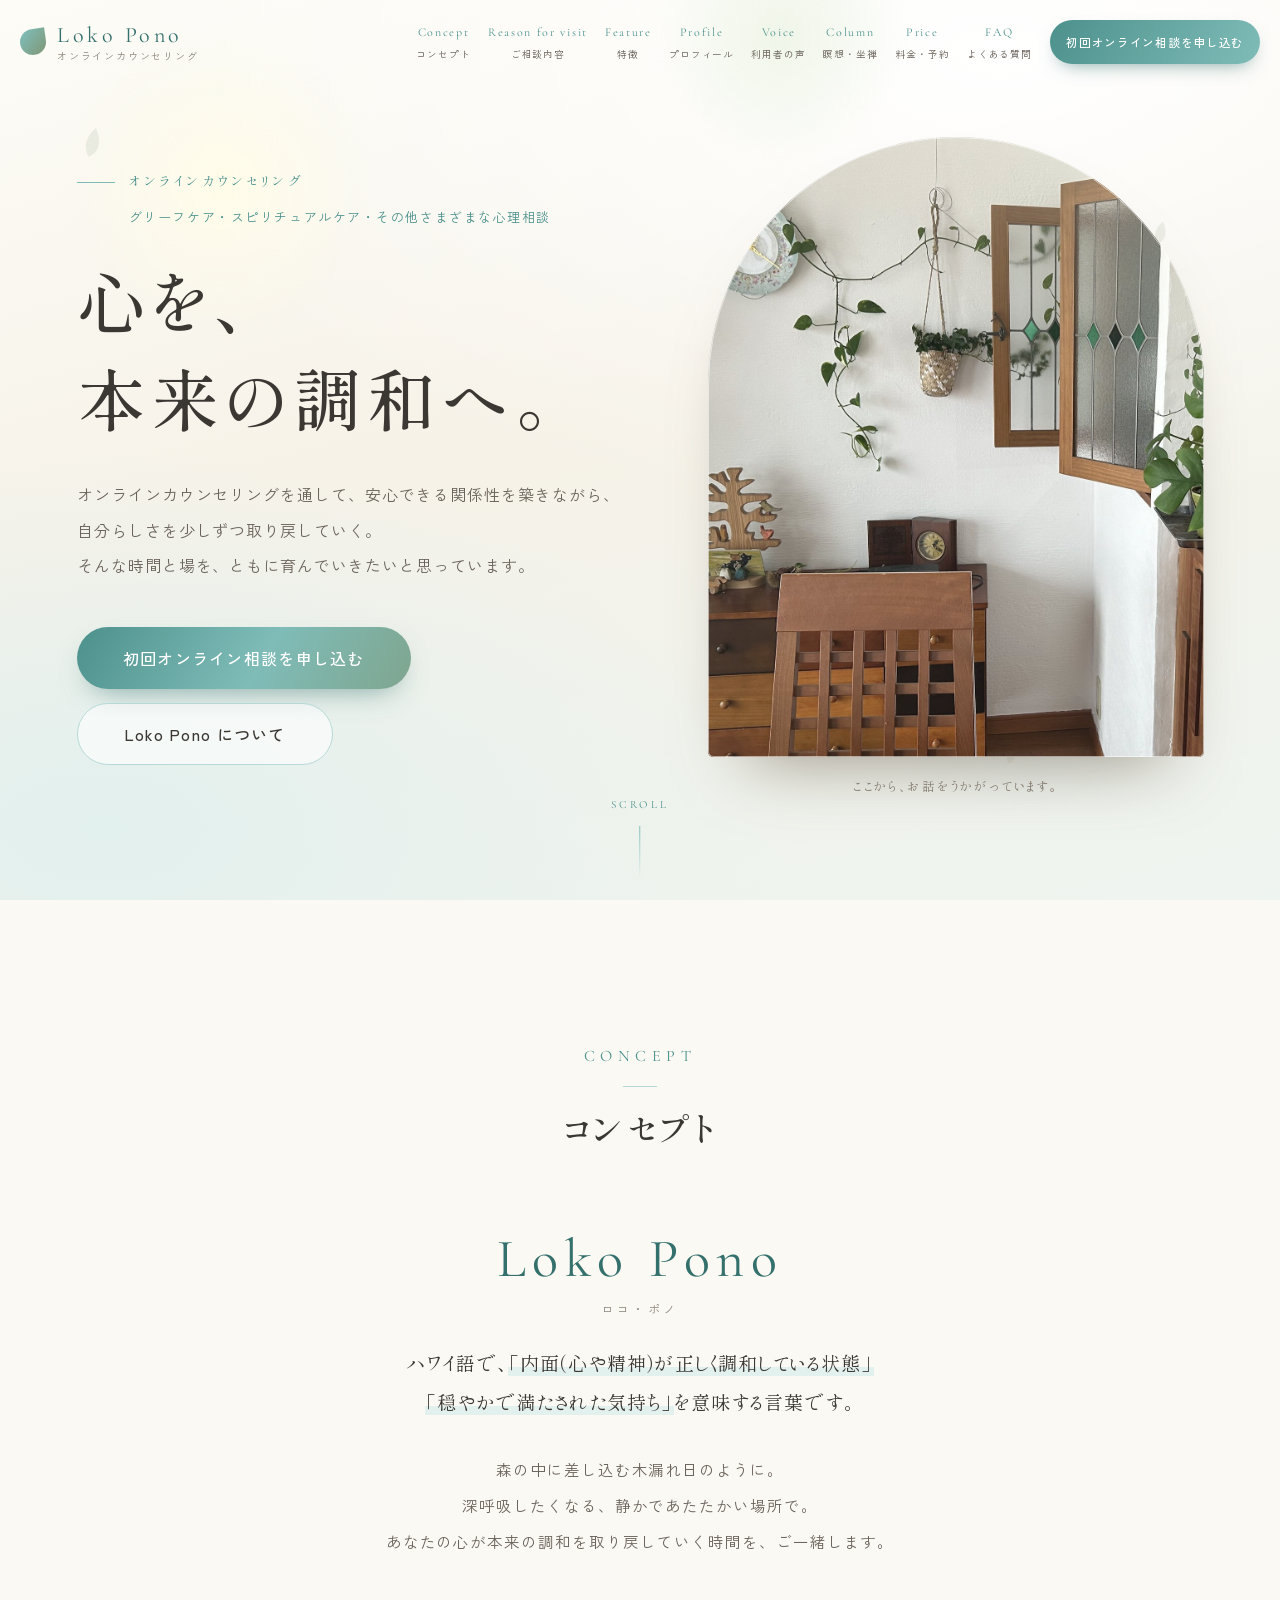
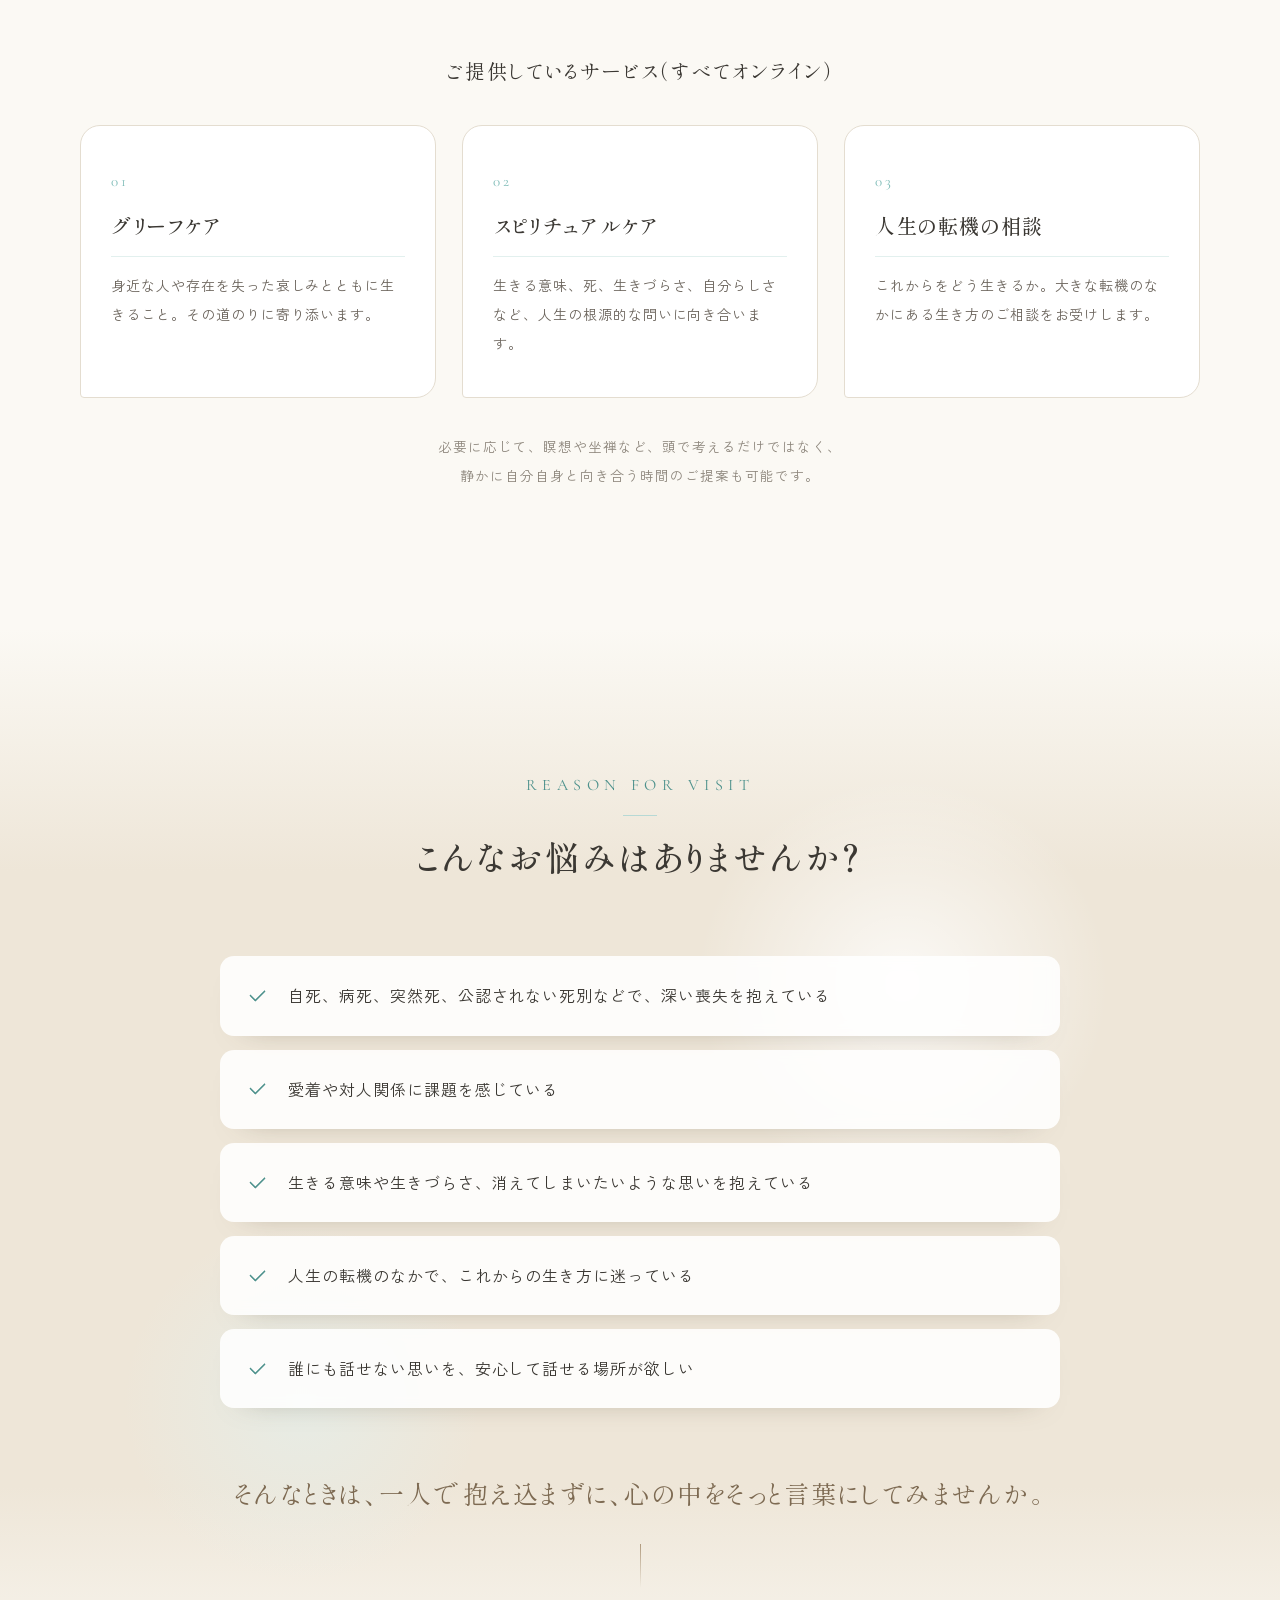
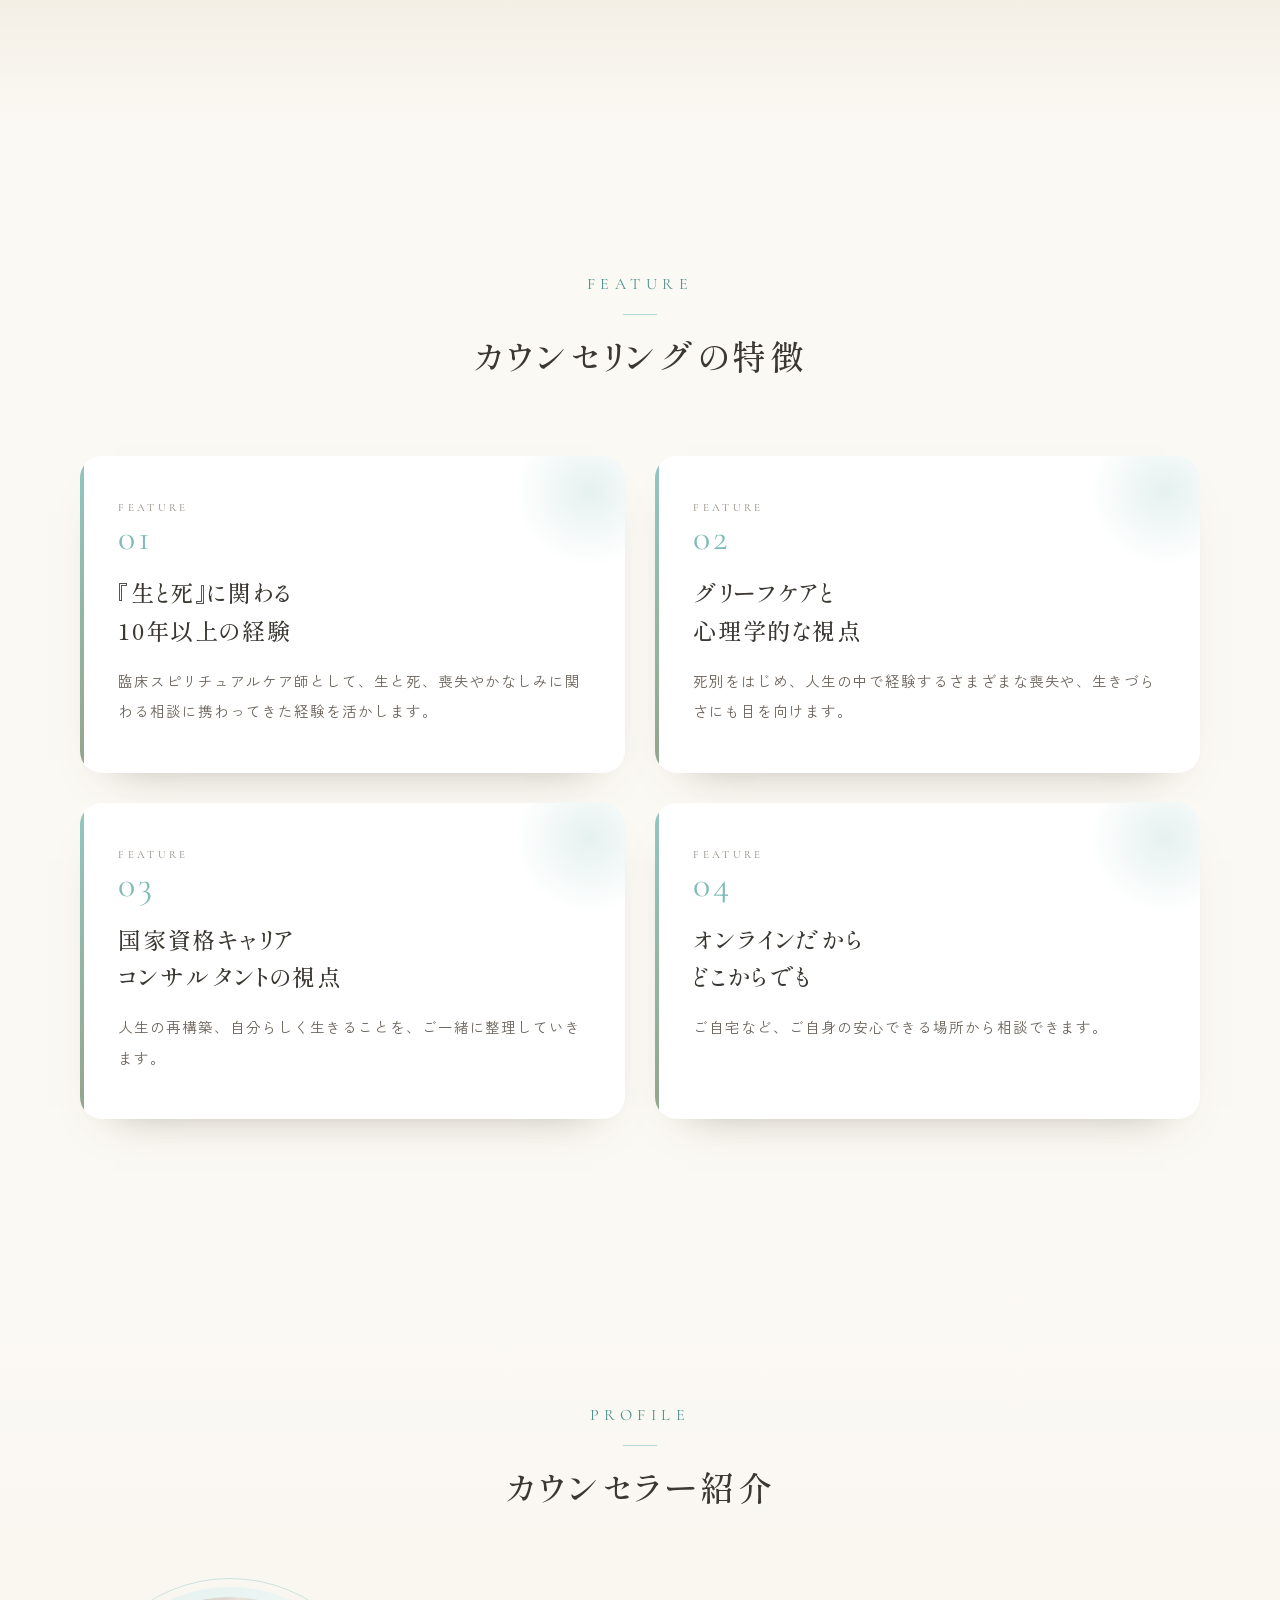
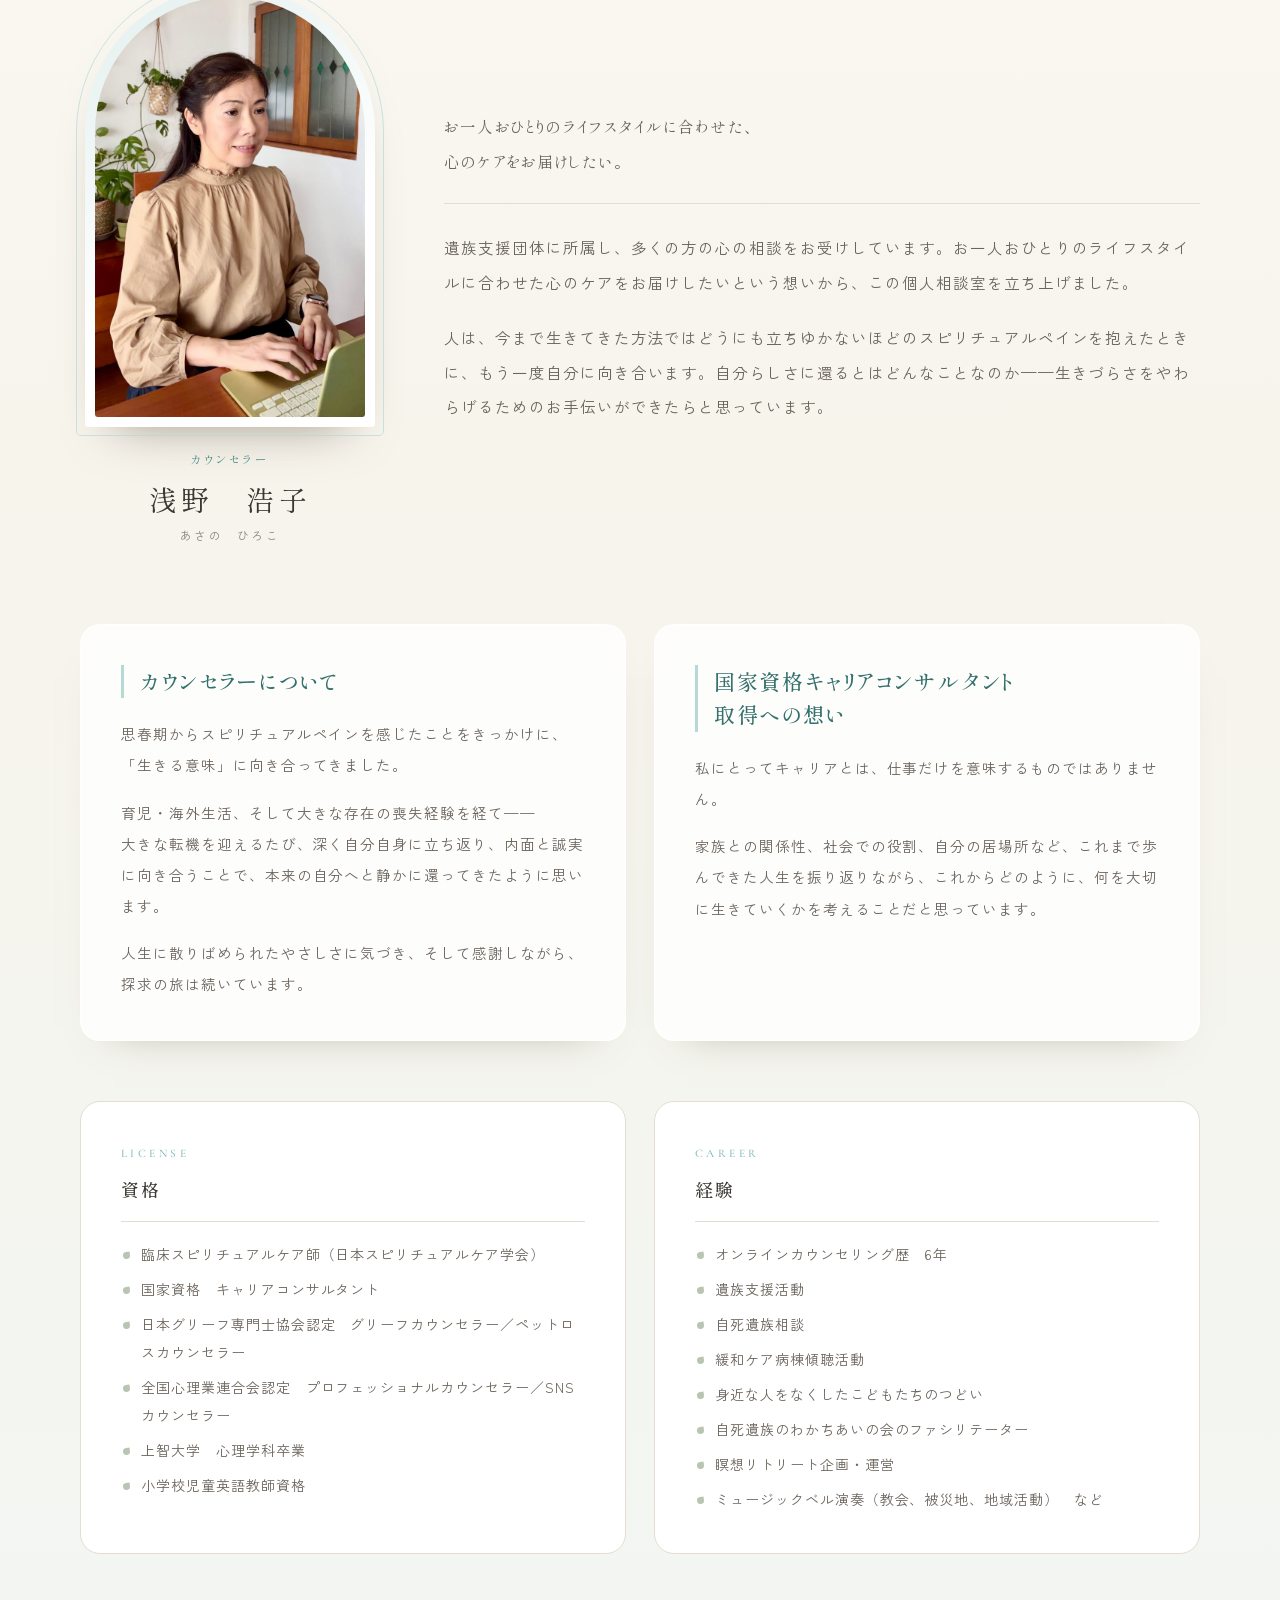
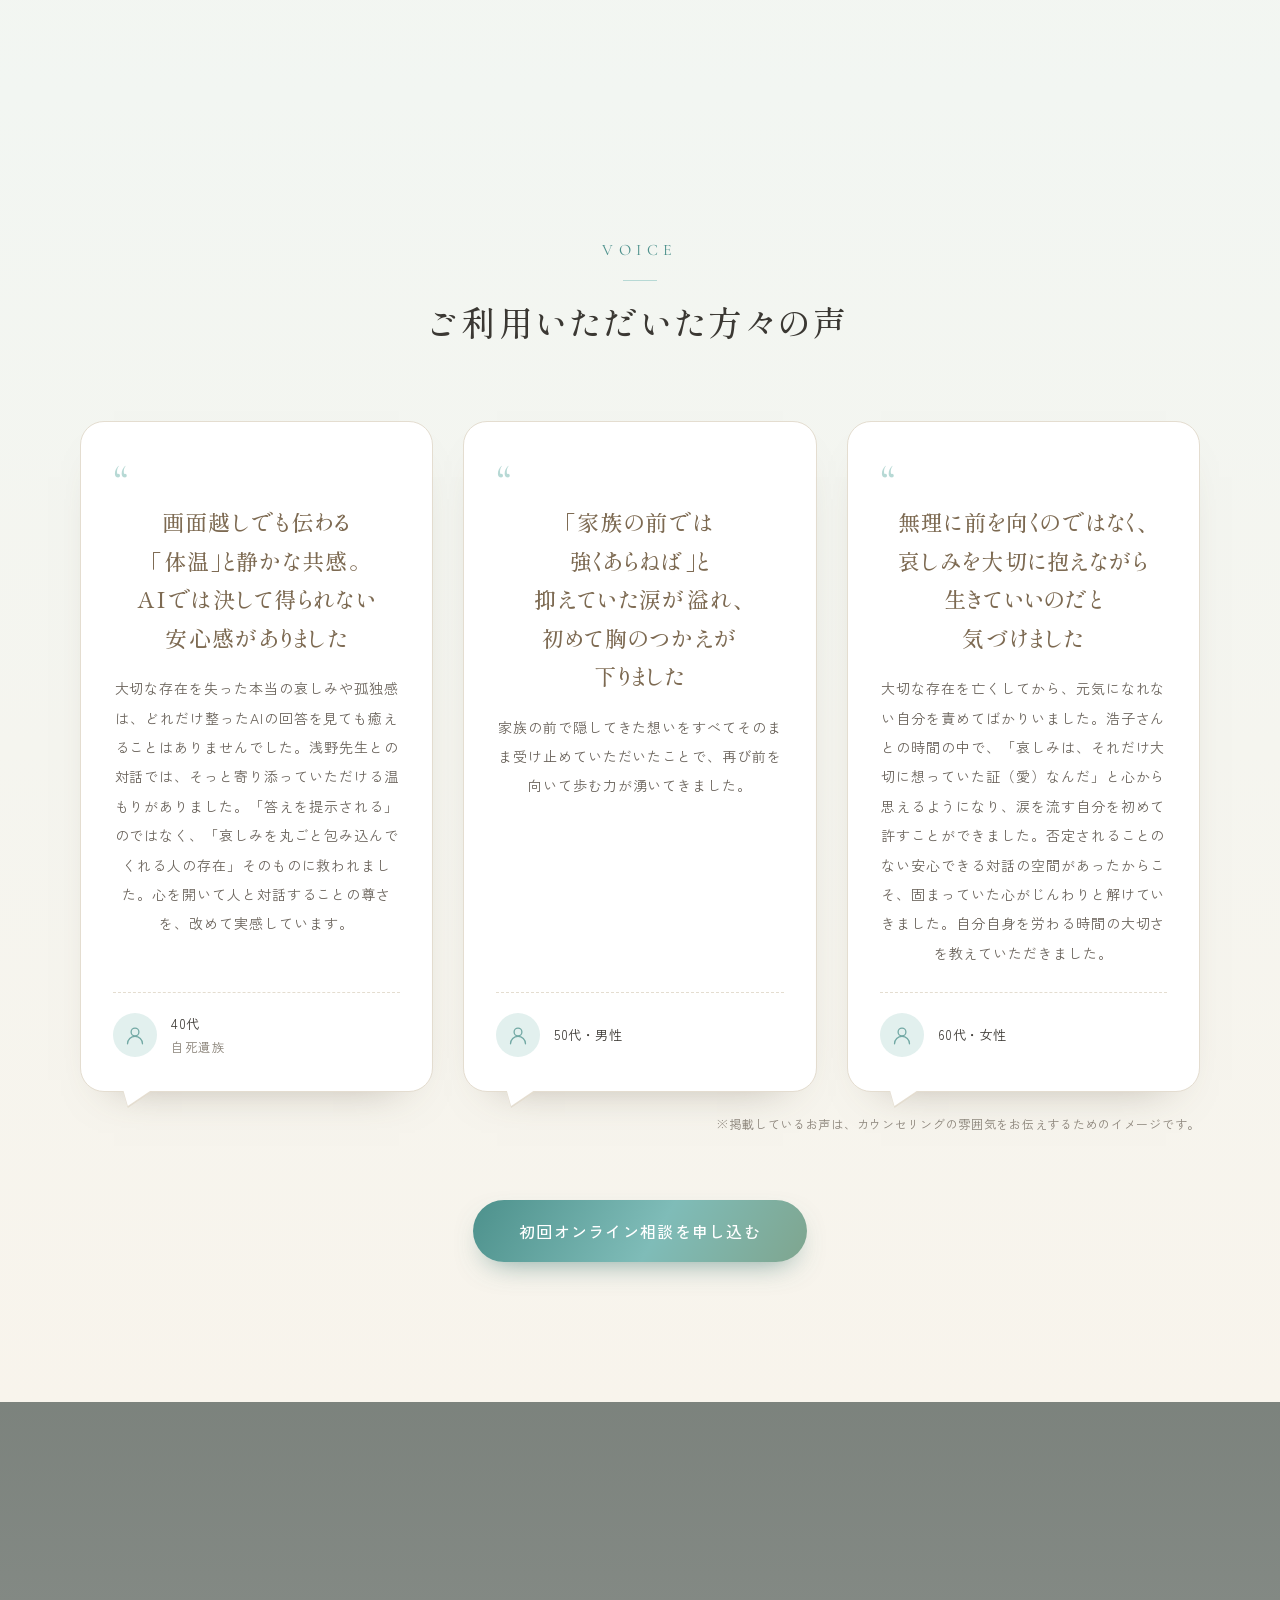
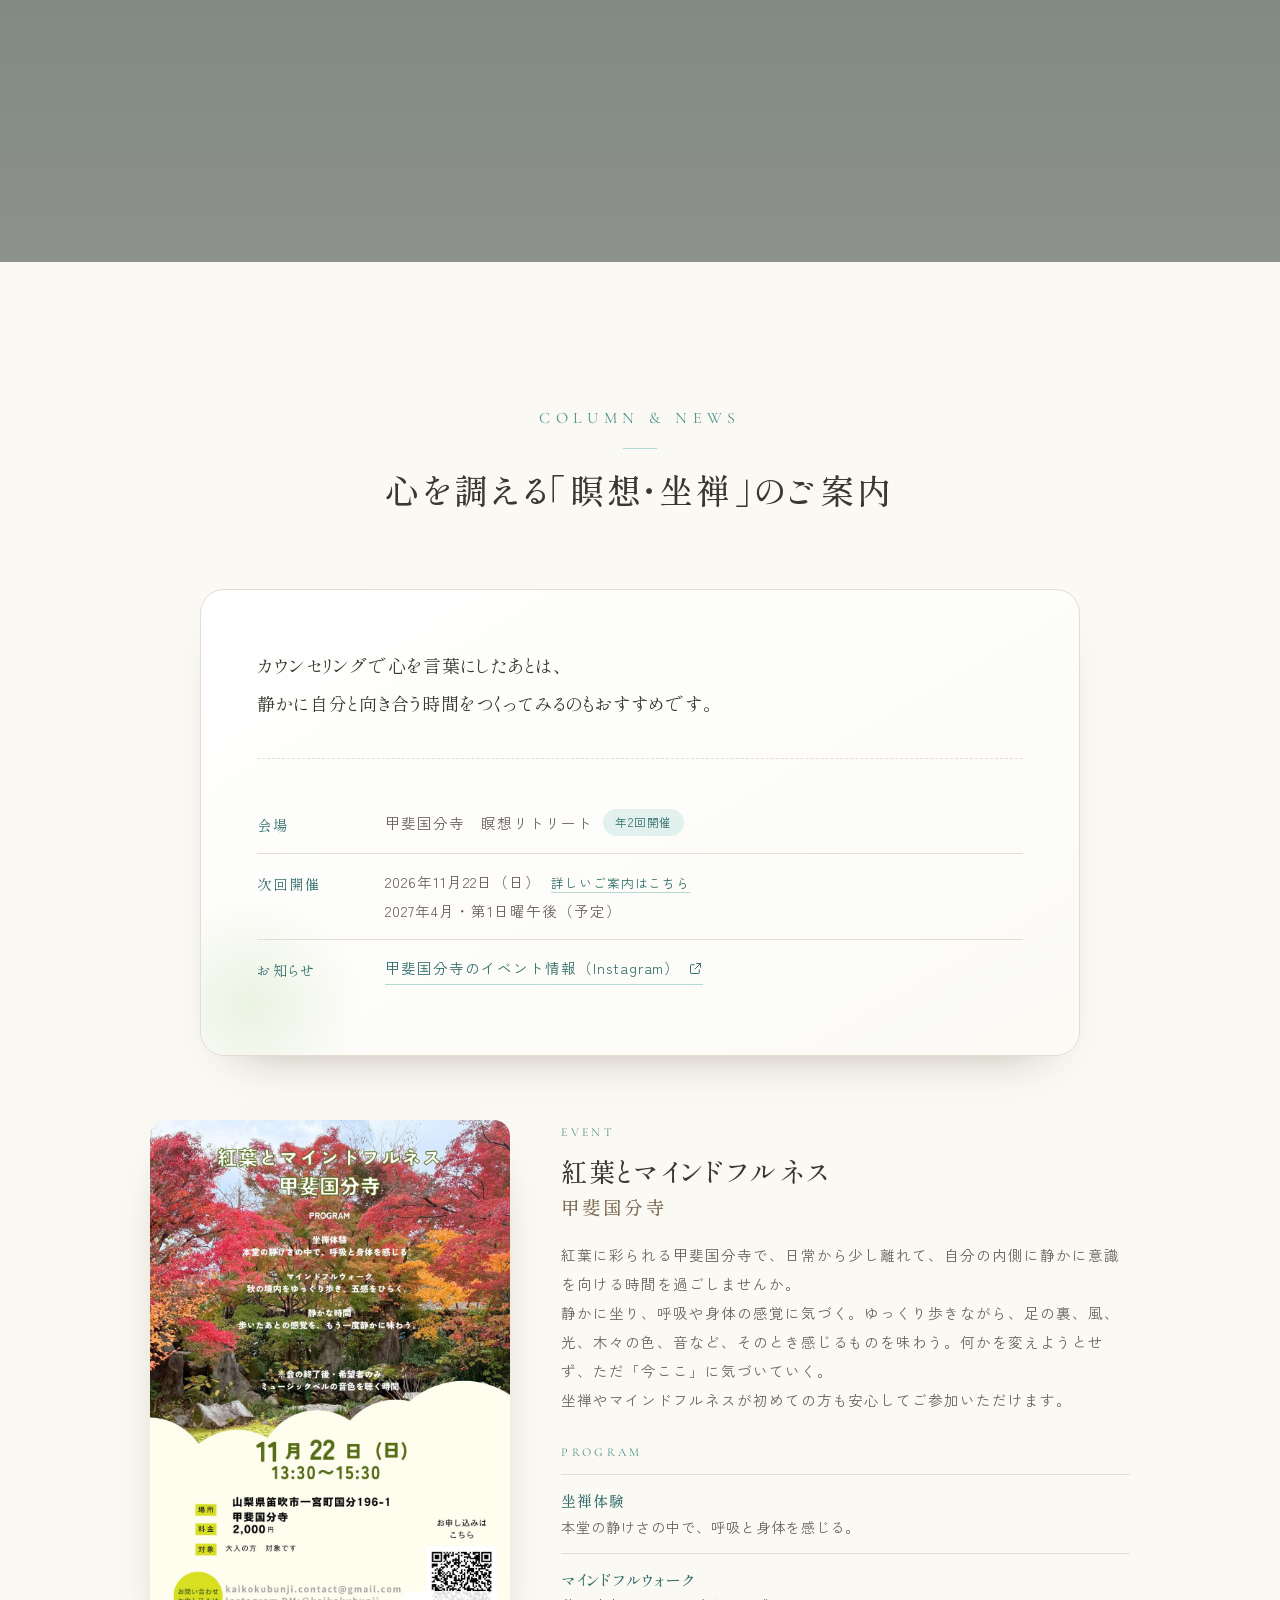
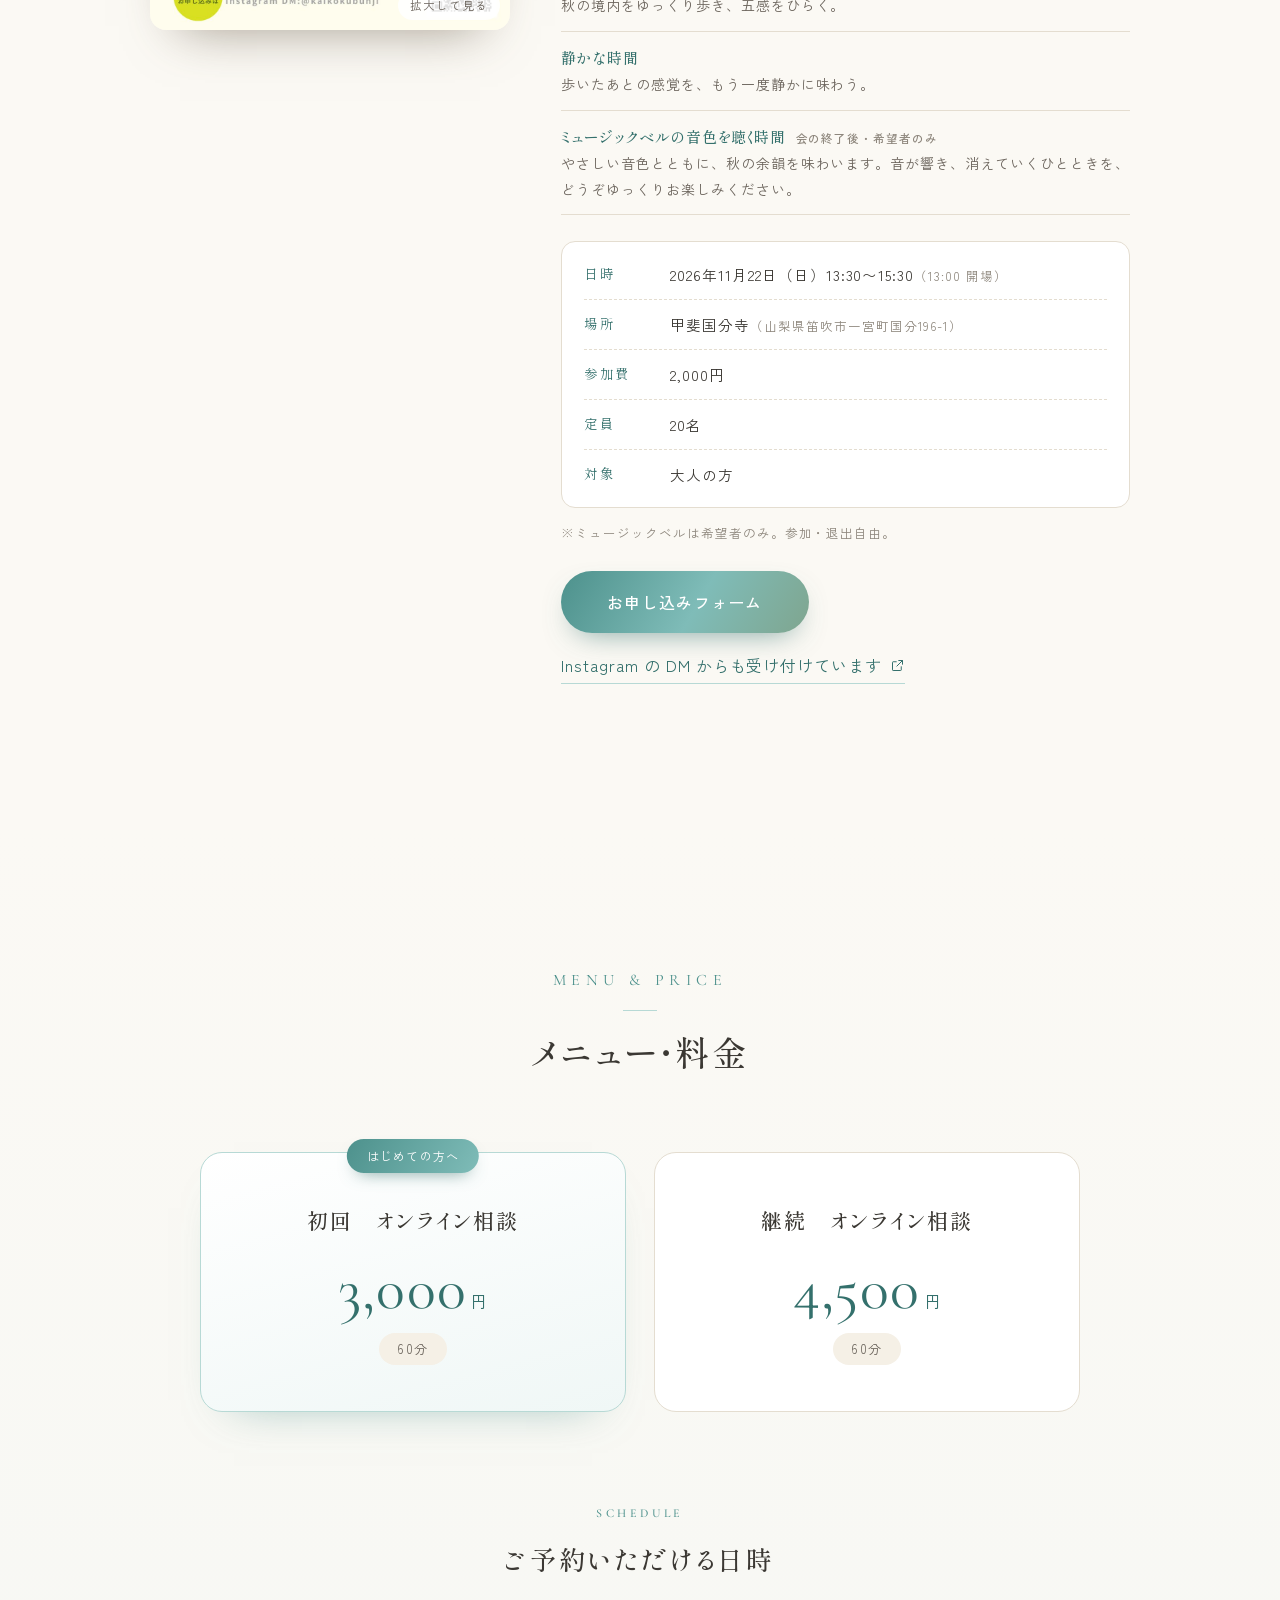
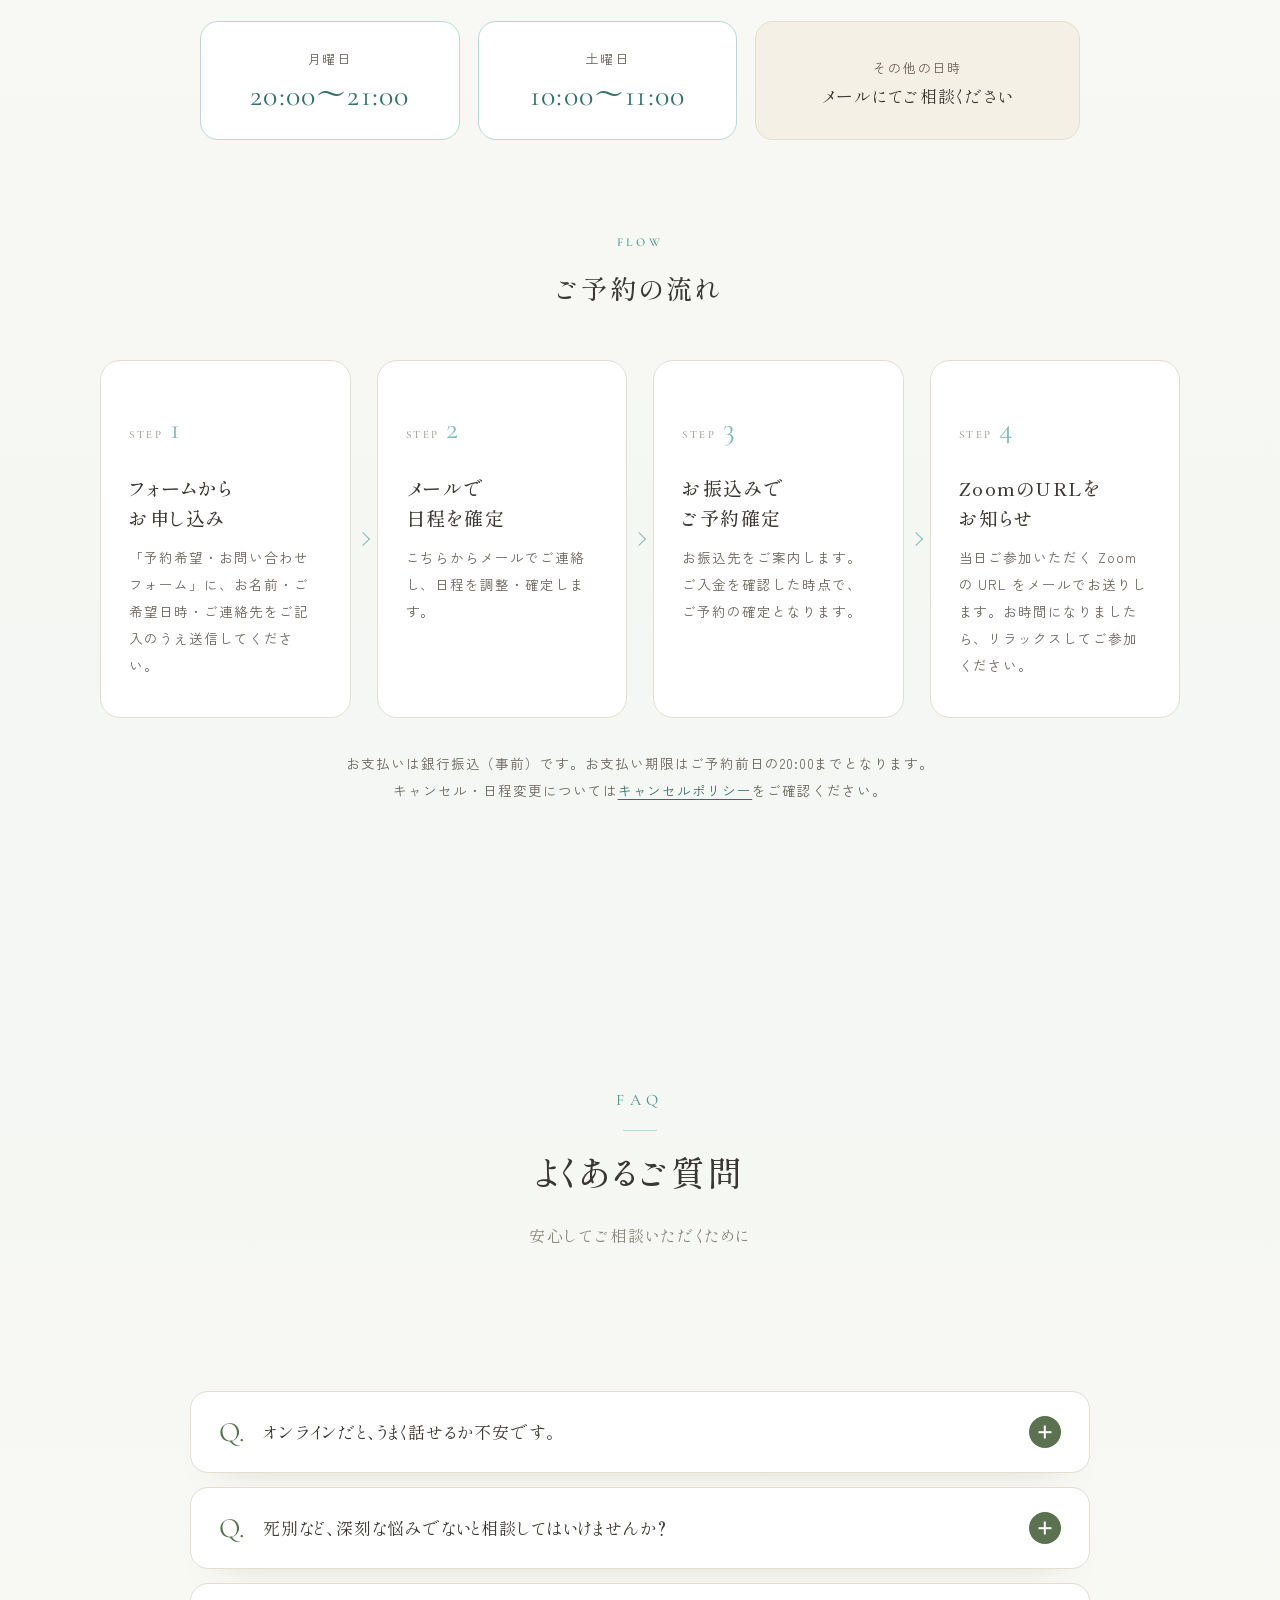
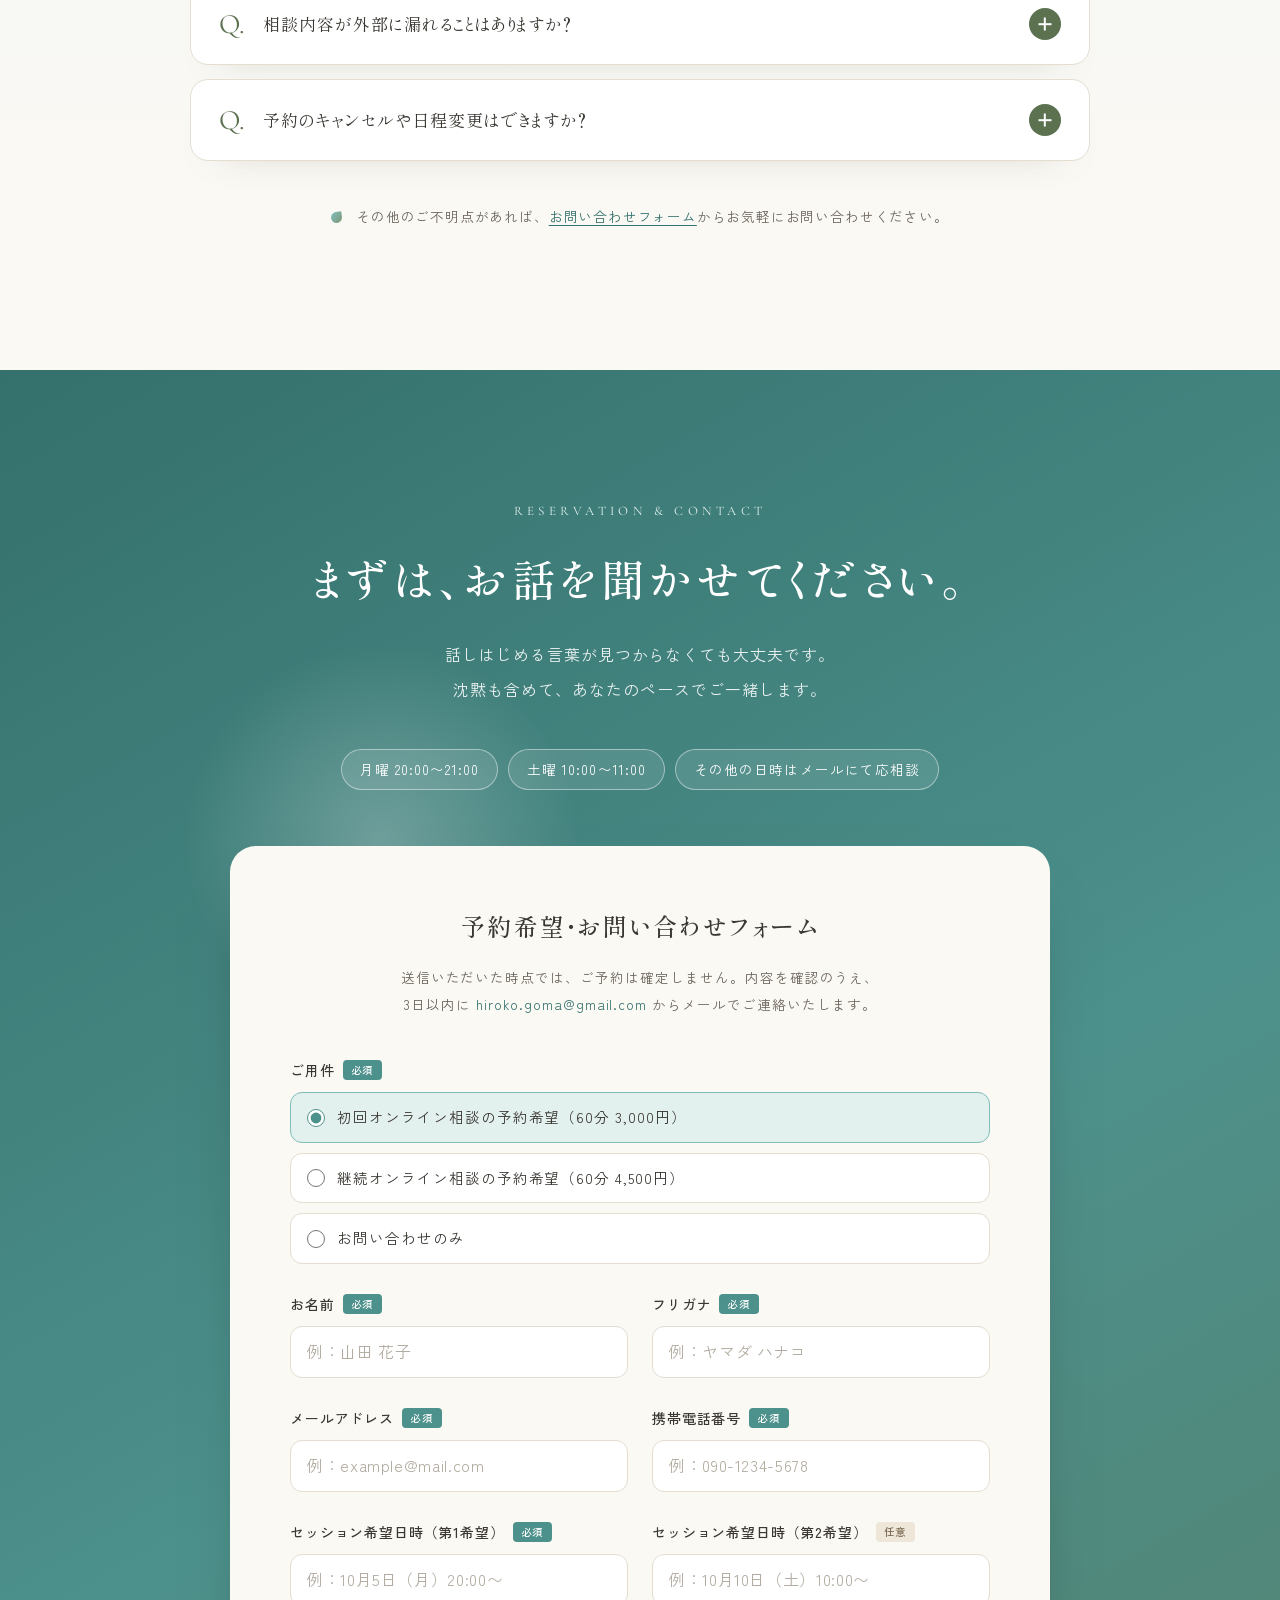
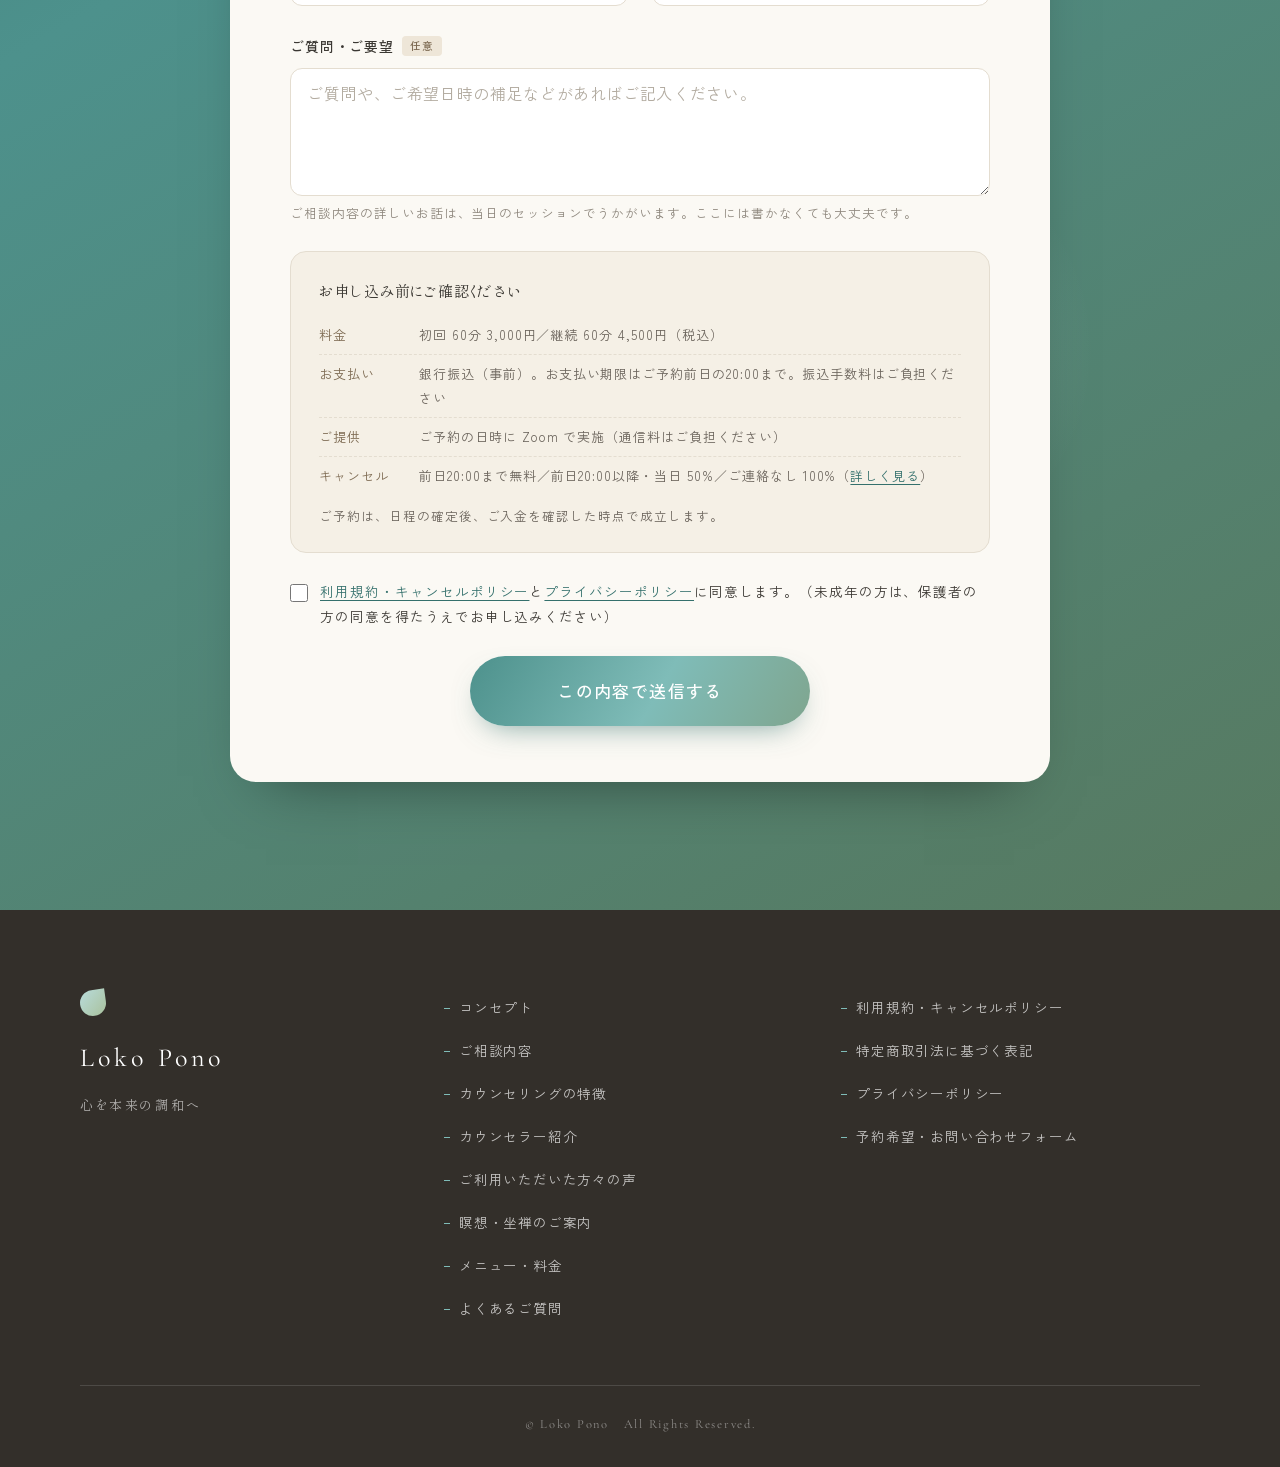
==== commit 8163cd0c: "Add files via upload" ====
--- a/index.html
+++ b/index.html
@@ -316,40 +316,42 @@
     <ul class="voice__list">
       <li class="voice-card" data-anim>
         <span class="voice-card__quote" aria-hidden="true">“</span>
-        <h3 class="voice-card__title">AIには及ばない<br>人間の温かさに<br class="pc-only">救われました</h3>
-        <p class="voice-card__text">話を否定せずに聴いてもらえる安心感で、心がほどけていきました。「あなたのままで大丈夫」と言ってもらえたことが、何より嬉しかったです。</p>
+        <h3 class="voice-card__title">画面越しでも伝わる<br>「体温」と静かな共感。<br>AIでは決して得られない<br class="pc-only">安心感がありました</h3>
+        <p class="voice-card__text">大切な存在を失った本当の哀しみや孤独感は、どれだけ整ったAIの回答を見ても癒えることはありませんでした。浅野先生との対話では、そっと寄り添っていただける温もりがありました。「答えを提示される」のではなく、「哀しみを丸ごと包み込んでくれる人の存在」そのものに救われました。心を開いて人と対話することの尊さを、改めて実感しています。</p>
         <div class="voice-card__person">
           <span class="voice-card__avatar" aria-hidden="true">
             <svg viewBox="0 0 40 40"><circle cx="20" cy="15.5" r="6"/><path d="M8.5 33.5c0-6.35 5.15-11.5 11.5-11.5s11.5 5.15 11.5 11.5"/></svg>
           </span>
-          <p class="voice-card__meta"><span class="voice-card__age">40代・女性</span><span class="voice-card__tag">自死遺族</span></p>
+          <p class="voice-card__meta"><span class="voice-card__age">40代</span><span class="voice-card__tag">自死遺族</span></p>
         </div>
       </li>
 
       <li class="voice-card" data-anim>
         <span class="voice-card__quote" aria-hidden="true">“</span>
-        <h3 class="voice-card__title">自分の成育環境や、<br>今をどう選択するかに<br class="pc-only">気づけました</h3>
-        <p class="voice-card__text">モヤモヤの原因が整理されて、自分のことを深く理解できるようになりました。これからの人生をどう歩むか、考えるきっかけになりました。</p>
+        <h3 class="voice-card__title">「家族の前では<br>強くあらねば」と<br>抑えていた涙が溢れ、<br>初めて胸のつかえが<br class="pc-only">下りました</h3>
+        <p class="voice-card__text">家族の前で隠してきた想いをすべてそのまま受け止めていただいたことで、再び前を向いて歩む力が湧いてきました。</p>
         <div class="voice-card__person">
           <span class="voice-card__avatar" aria-hidden="true">
             <svg viewBox="0 0 40 40"><circle cx="20" cy="15.5" r="6"/><path d="M8.5 33.5c0-6.35 5.15-11.5 11.5-11.5s11.5 5.15 11.5 11.5"/></svg>
           </span>
-          <p class="voice-card__meta"><span class="voice-card__age">30代・男性</span><span class="voice-card__tag">生きづらさを抱えていた</span></p>
+          <p class="voice-card__meta"><span class="voice-card__age">50代・男性</span></p>
         </div>
       </li>
 
       <li class="voice-card" data-anim>
         <span class="voice-card__quote" aria-hidden="true">“</span>
-        <h3 class="voice-card__title">心のわだかまりが<br>スッキリし、<br class="pc-only">前向きになれました</h3>
-        <p class="voice-card__text">長年抱えていた後悔や罪悪感が軽くなり、久しぶりに前を向くことができました。本当に話してよかったと思います。</p>
+        <h3 class="voice-card__title">無理に前を向くのではなく、<br>哀しみを大切に抱えながら<br>生きていいのだと<br class="pc-only">気づけました</h3>
+        <p class="voice-card__text">大切な存在を亡くしてから、元気になれない自分を責めてばかりいました。浩子さんとの時間の中で、「哀しみは、それだけ大切に想っていた証（愛）なんだ」と心から思えるようになり、涙を流す自分を初めて許すことができました。否定されることのない安心できる対話の空間があったからこそ、固まっていた心がじんわりと解けていきました。自分自身を労わる時間の大切さを教えていただきました。</p>
         <div class="voice-card__person">
           <span class="voice-card__avatar" aria-hidden="true">
             <svg viewBox="0 0 40 40"><circle cx="20" cy="15.5" r="6"/><path d="M8.5 33.5c0-6.35 5.15-11.5 11.5-11.5s11.5 5.15 11.5 11.5"/></svg>
           </span>
-          <p class="voice-card__meta"><span class="voice-card__age">50代・女性</span><span class="voice-card__tag">大切な人を亡くした</span></p>
+          <p class="voice-card__meta"><span class="voice-card__age">60代・女性</span></p>
         </div>
       </li>
     </ul>
+
+    <p class="voice__note">※掲載しているお声は、カウンセリングの雰囲気をお伝えするためのイメージです。</p>
 
     <div class="voice__action" data-anim>
       <a href="#reserve" data-reserve class="btn btn--primary">
@@ -461,12 +463,12 @@
       <li class="price-card price-card--first" data-anim>
         <span class="price-card__badge">はじめての方へ</span>
         <h3 class="price-card__title">初回　オンライン相談</h3>
-        <p class="price-card__value"><span class="num">3,500</span><span class="yen">円</span></p>
+        <p class="price-card__value"><span class="num">3,000</span><span class="yen">円</span></p>
         <p class="price-card__time">60分</p>
       </li>
       <li class="price-card" data-anim>
         <h3 class="price-card__title">継続　オンライン相談</h3>
-        <p class="price-card__value"><span class="num">5,000</span><span class="yen">円</span></p>
+        <p class="price-card__value"><span class="num">4,500</span><span class="yen">円</span></p>
         <p class="price-card__time">60分</p>
       </li>
     </ul>
@@ -655,8 +657,8 @@
         <fieldset class="rform__row rform__row--radio">
           <legend class="rform__label">ご用件<span class="rform__req">必須</span></legend>
           <div class="rform__choices">
-            <label class="rform__choice"><input type="radio" name="ご用件" value="初回オンライン相談の予約希望" checked><span>初回オンライン相談の予約希望（60分 3,500円）</span></label>
-            <label class="rform__choice"><input type="radio" name="ご用件" value="継続オンライン相談の予約希望"><span>継続オンライン相談の予約希望（60分 5,000円）</span></label>
+            <label class="rform__choice"><input type="radio" name="ご用件" value="初回オンライン相談の予約希望" checked><span>初回オンライン相談の予約希望（60分 3,000円）</span></label>
+            <label class="rform__choice"><input type="radio" name="ご用件" value="継続オンライン相談の予約希望"><span>継続オンライン相談の予約希望（60分 4,500円）</span></label>
             <label class="rform__choice"><input type="radio" name="ご用件" value="お問い合わせのみ"><span>お問い合わせのみ</span></label>
           </div>
         </fieldset>
@@ -702,7 +704,7 @@
         <div class="rform__confirm" data-for-reserve>
           <p class="rform__confirm-title">お申し込み前にご確認ください</p>
           <dl class="rform__terms">
-            <div><dt>料金</dt><dd>初回 60分 3,500円／継続 60分 5,000円（税込）</dd></div>
+            <div><dt>料金</dt><dd>初回 60分 3,000円／継続 60分 4,500円（税込）</dd></div>
             <div><dt>お支払い</dt><dd>銀行振込（事前）。お支払い期限はご予約前日の20:00まで。振込手数料はご負担ください</dd></div>
             <div><dt>ご提供</dt><dd>ご予約の日時に Zoom で実施（通信料はご負担ください）</dd></div>
             <div><dt>キャンセル</dt><dd>前日20:00まで無料／前日20:00以降・当日 50%／ご連絡なし 100%（<a href="terms.html#cancel" target="_blank" rel="noopener">詳しく見る</a>）</dd></div>
--- a/assets/css/style.css
+++ b/assets/css/style.css
@@ -974,6 +974,13 @@
 }
 .voice-card__age{ display:block; color:var(--c-ink); }
 .voice-card__tag{ display:block; font-size:12.5px; color:var(--c-ink-soft); }
+
+.voice__note{
+  margin-top: 20px;
+  font-size:12px;
+  color:var(--c-ink-soft);
+  text-align:right;
+}
 
 .voice__action{
   margin-top: clamp(44px,5.5vw,64px);
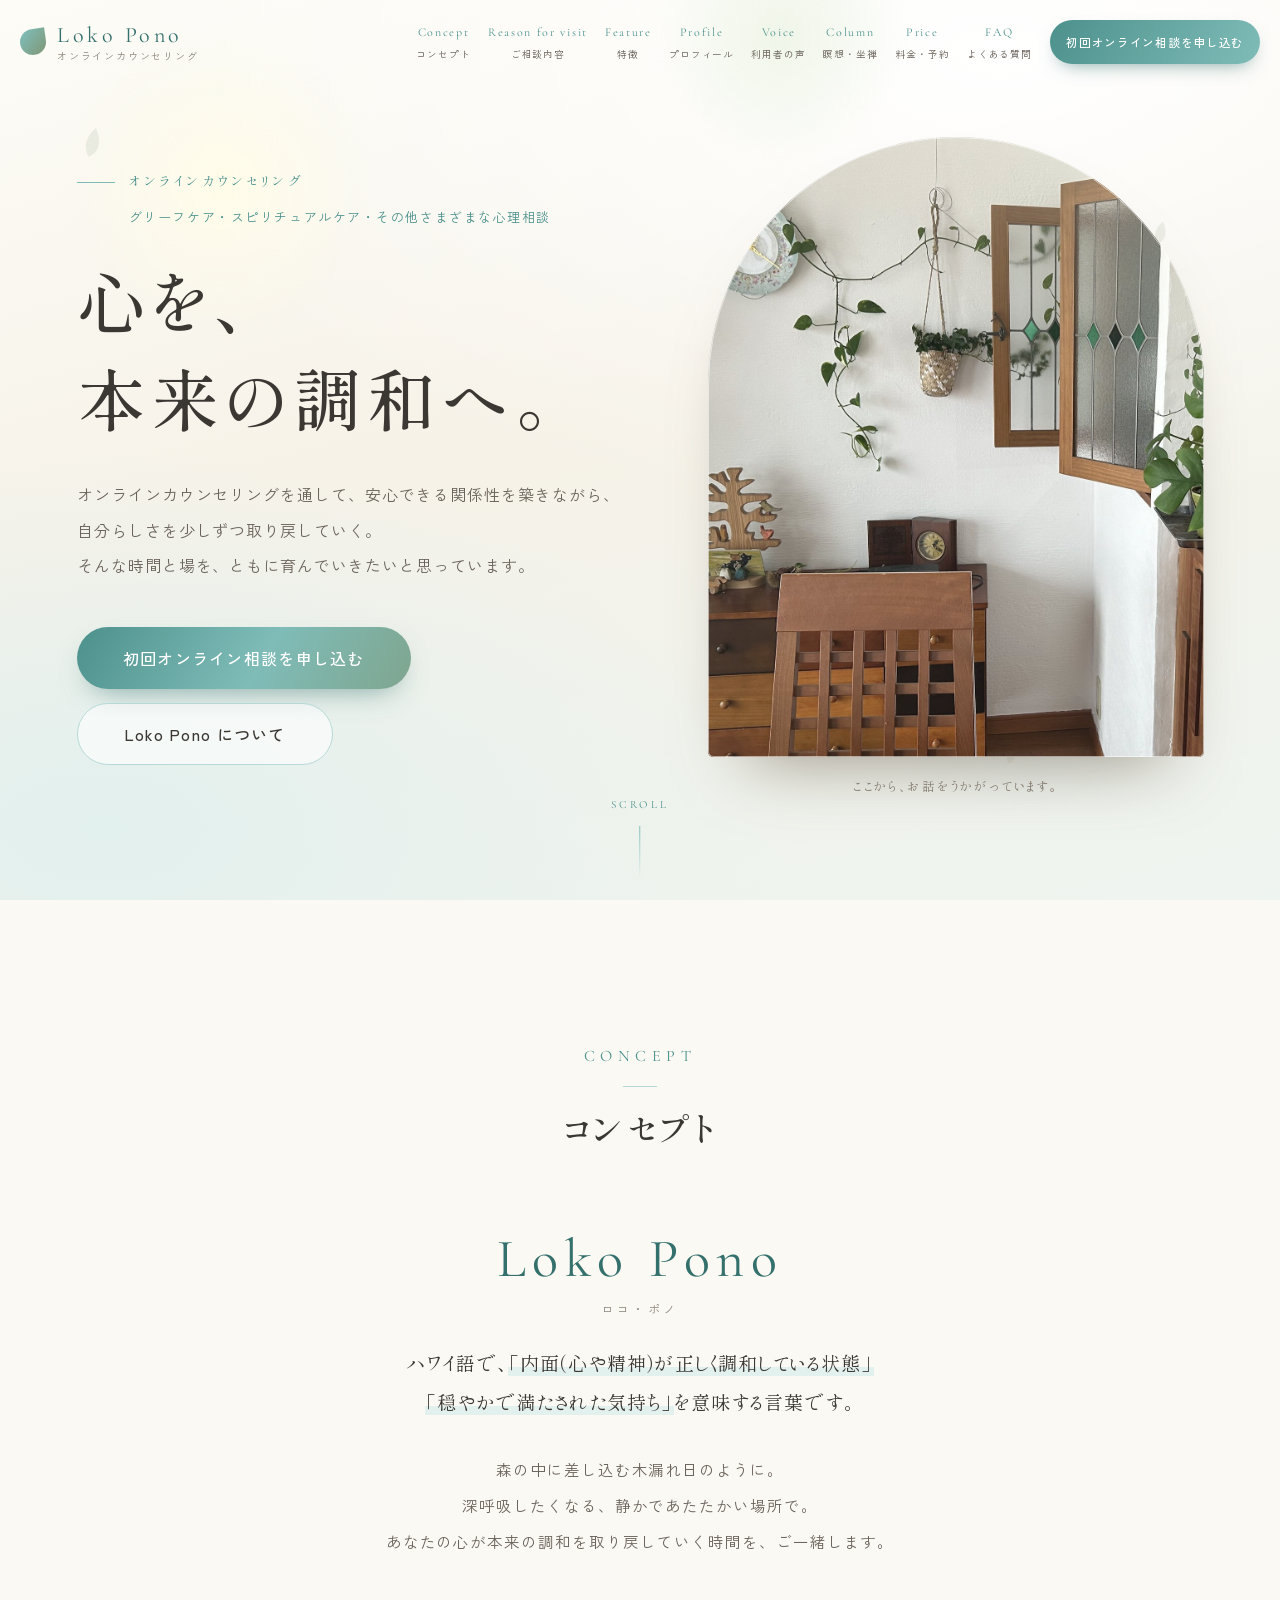
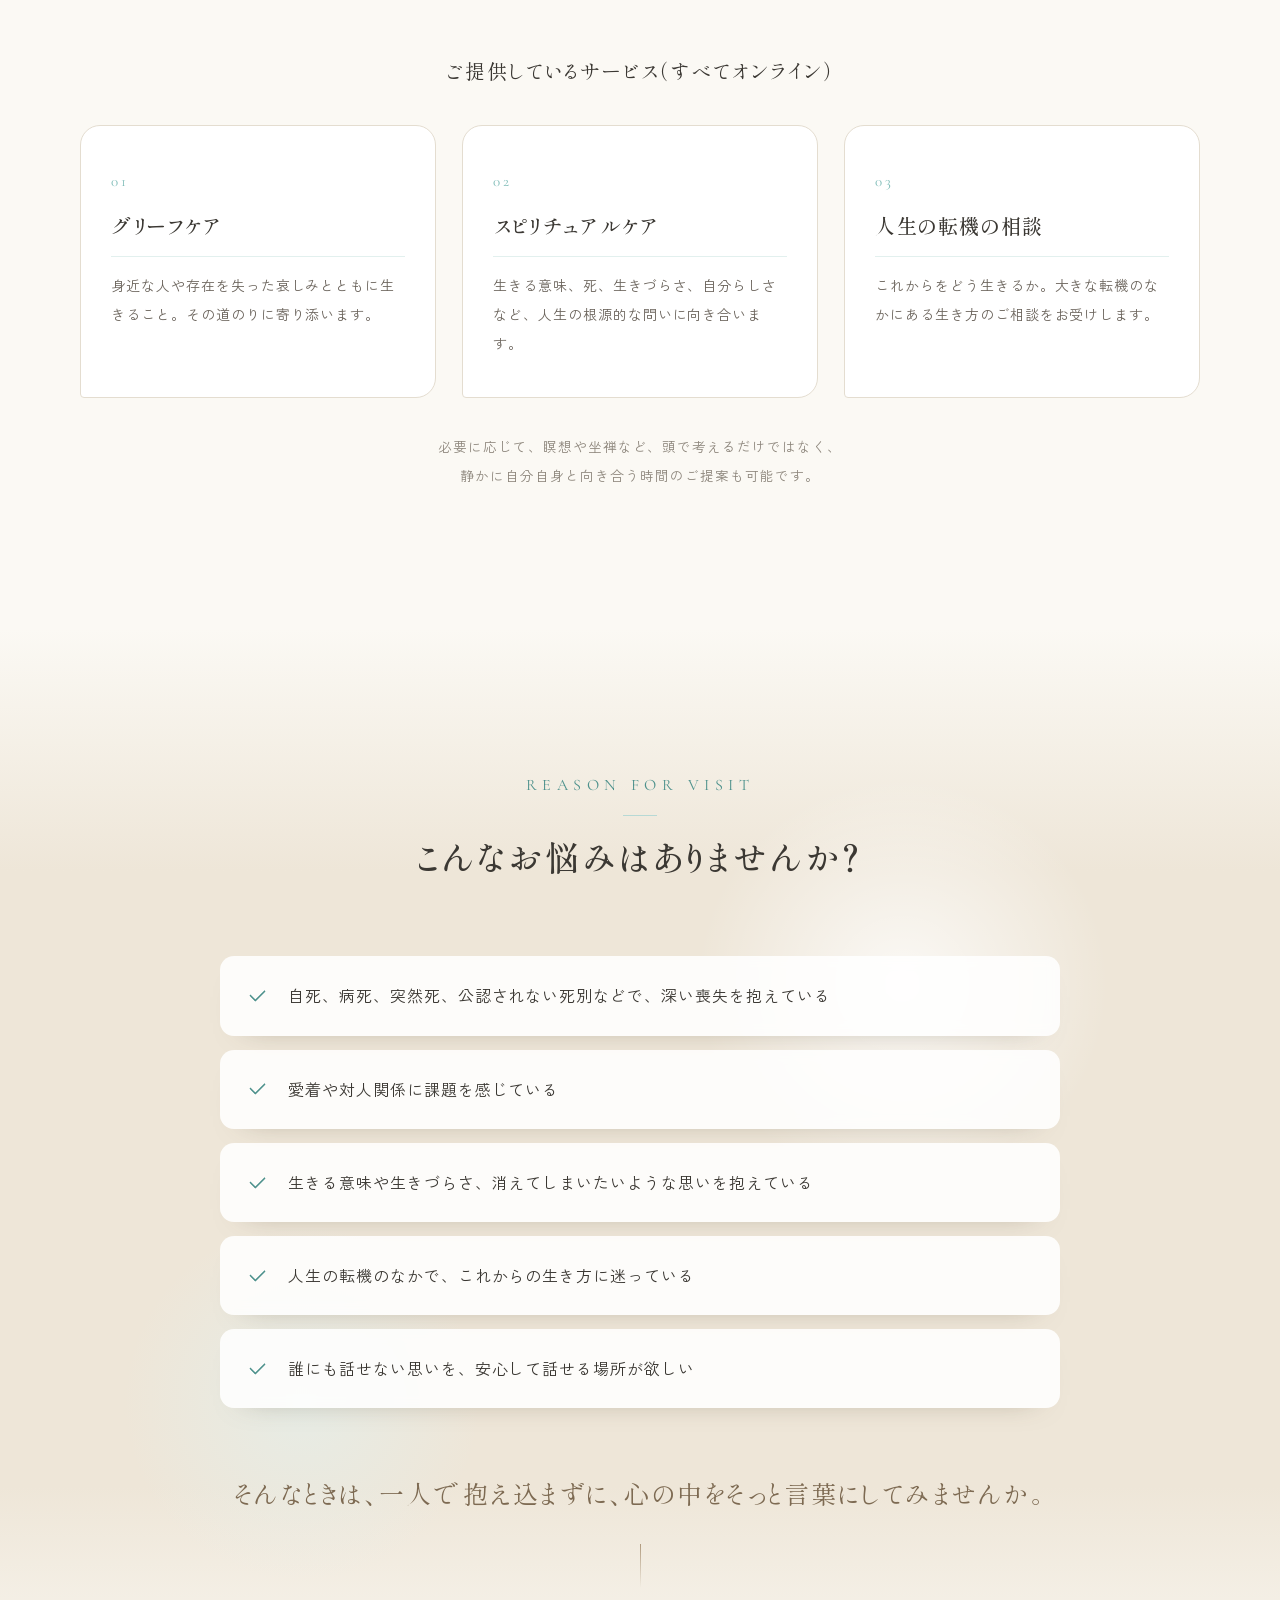
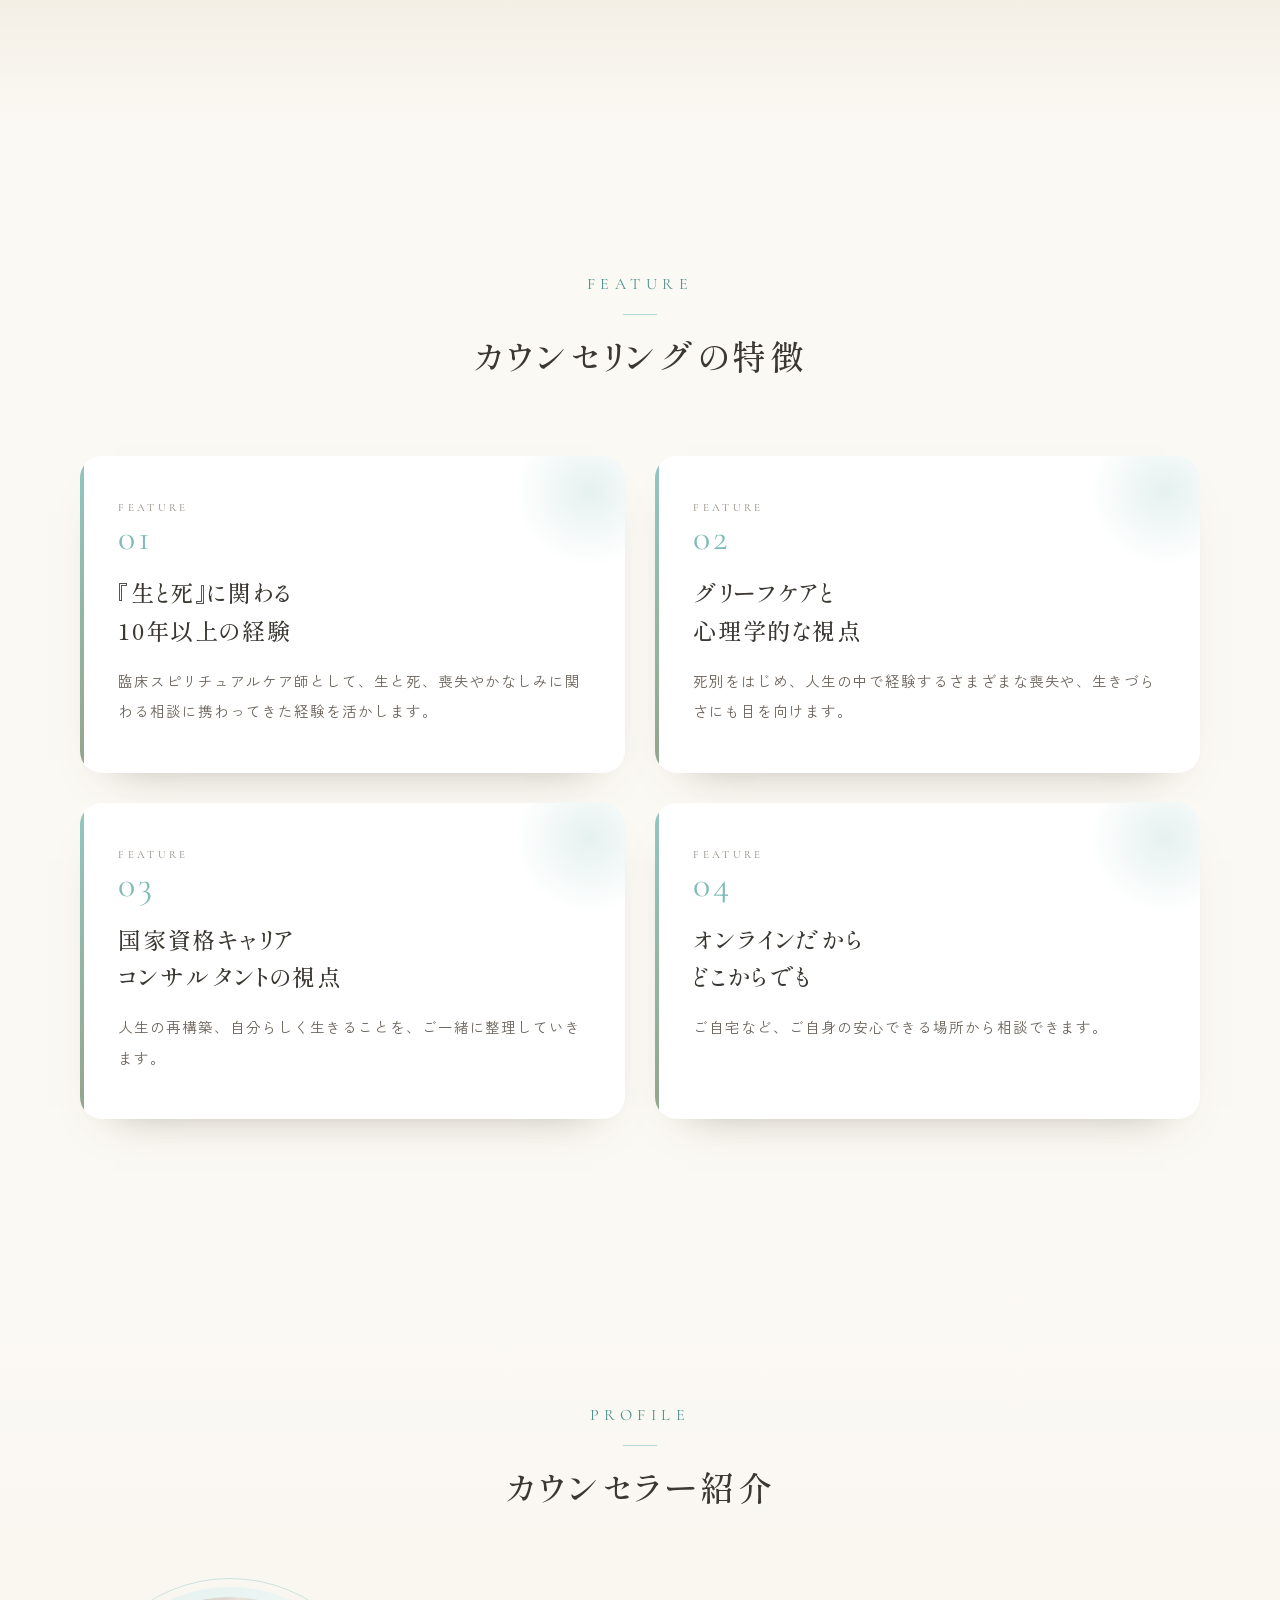
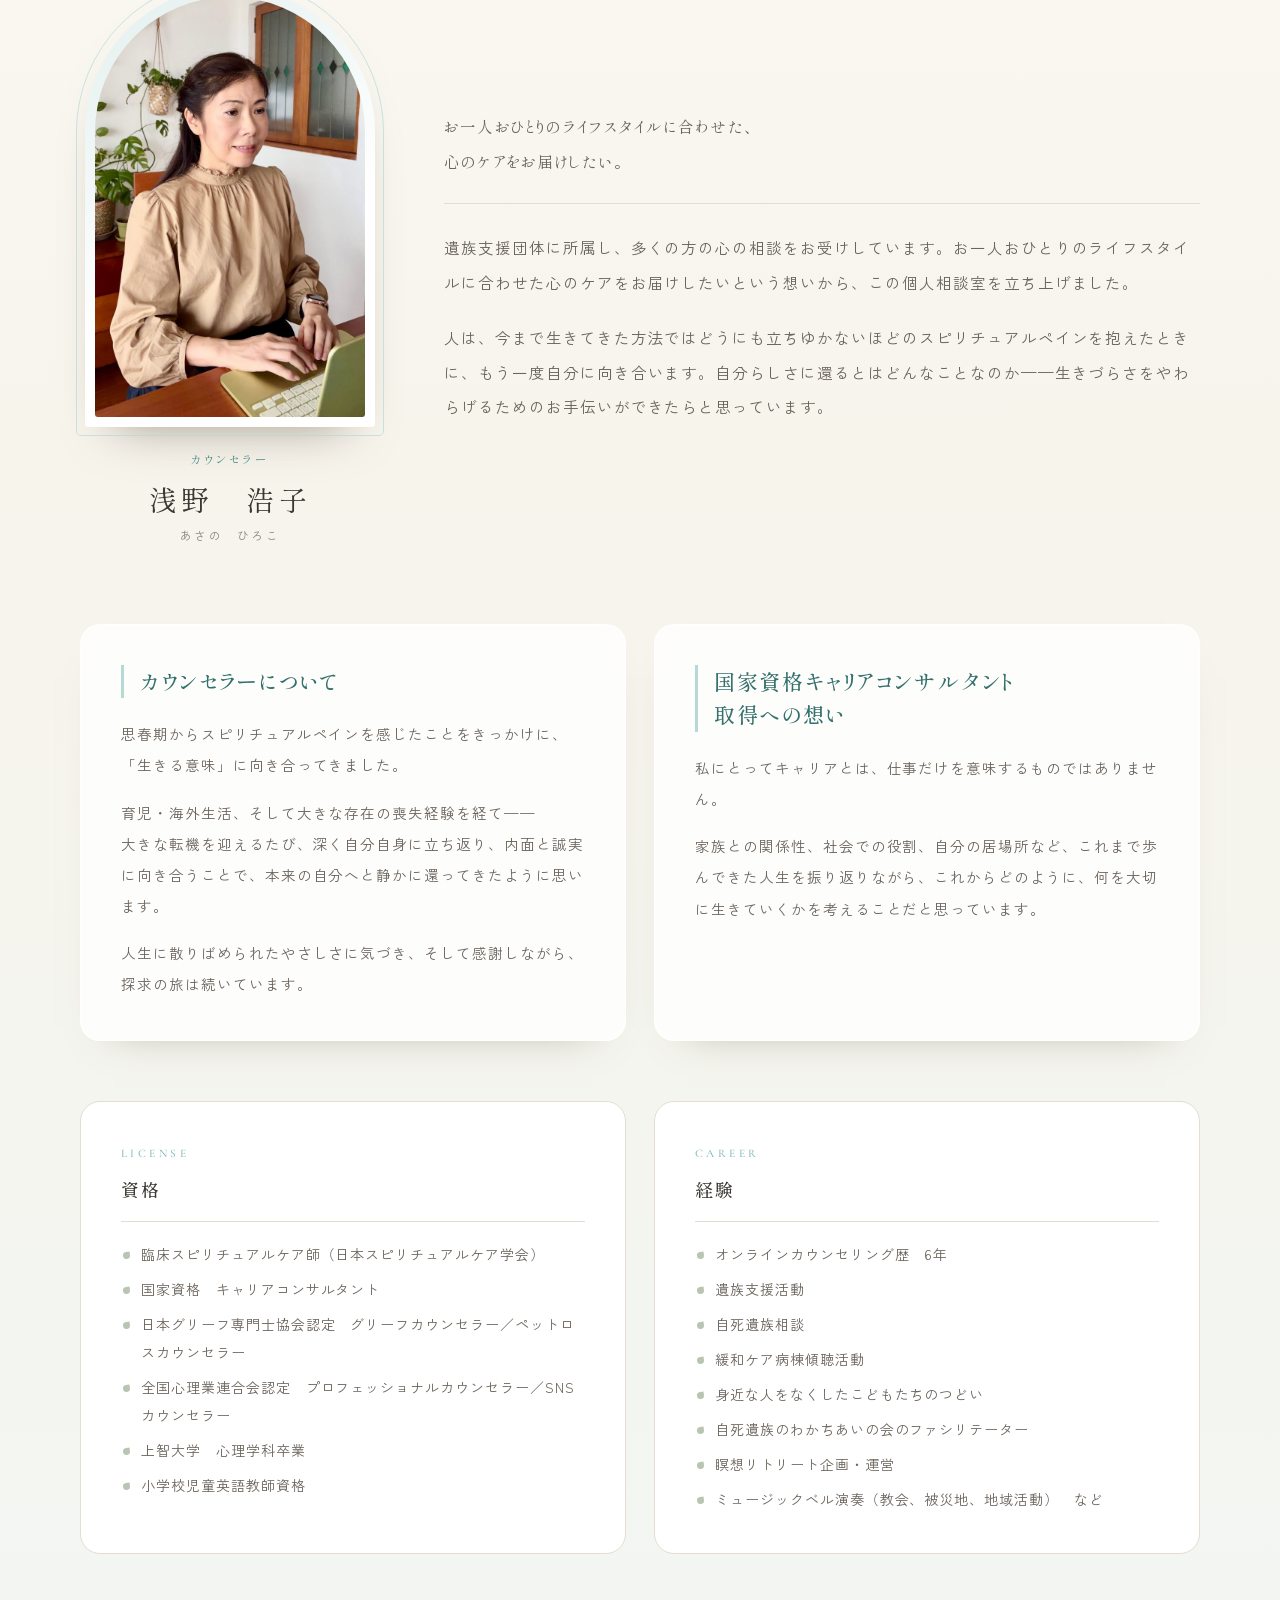
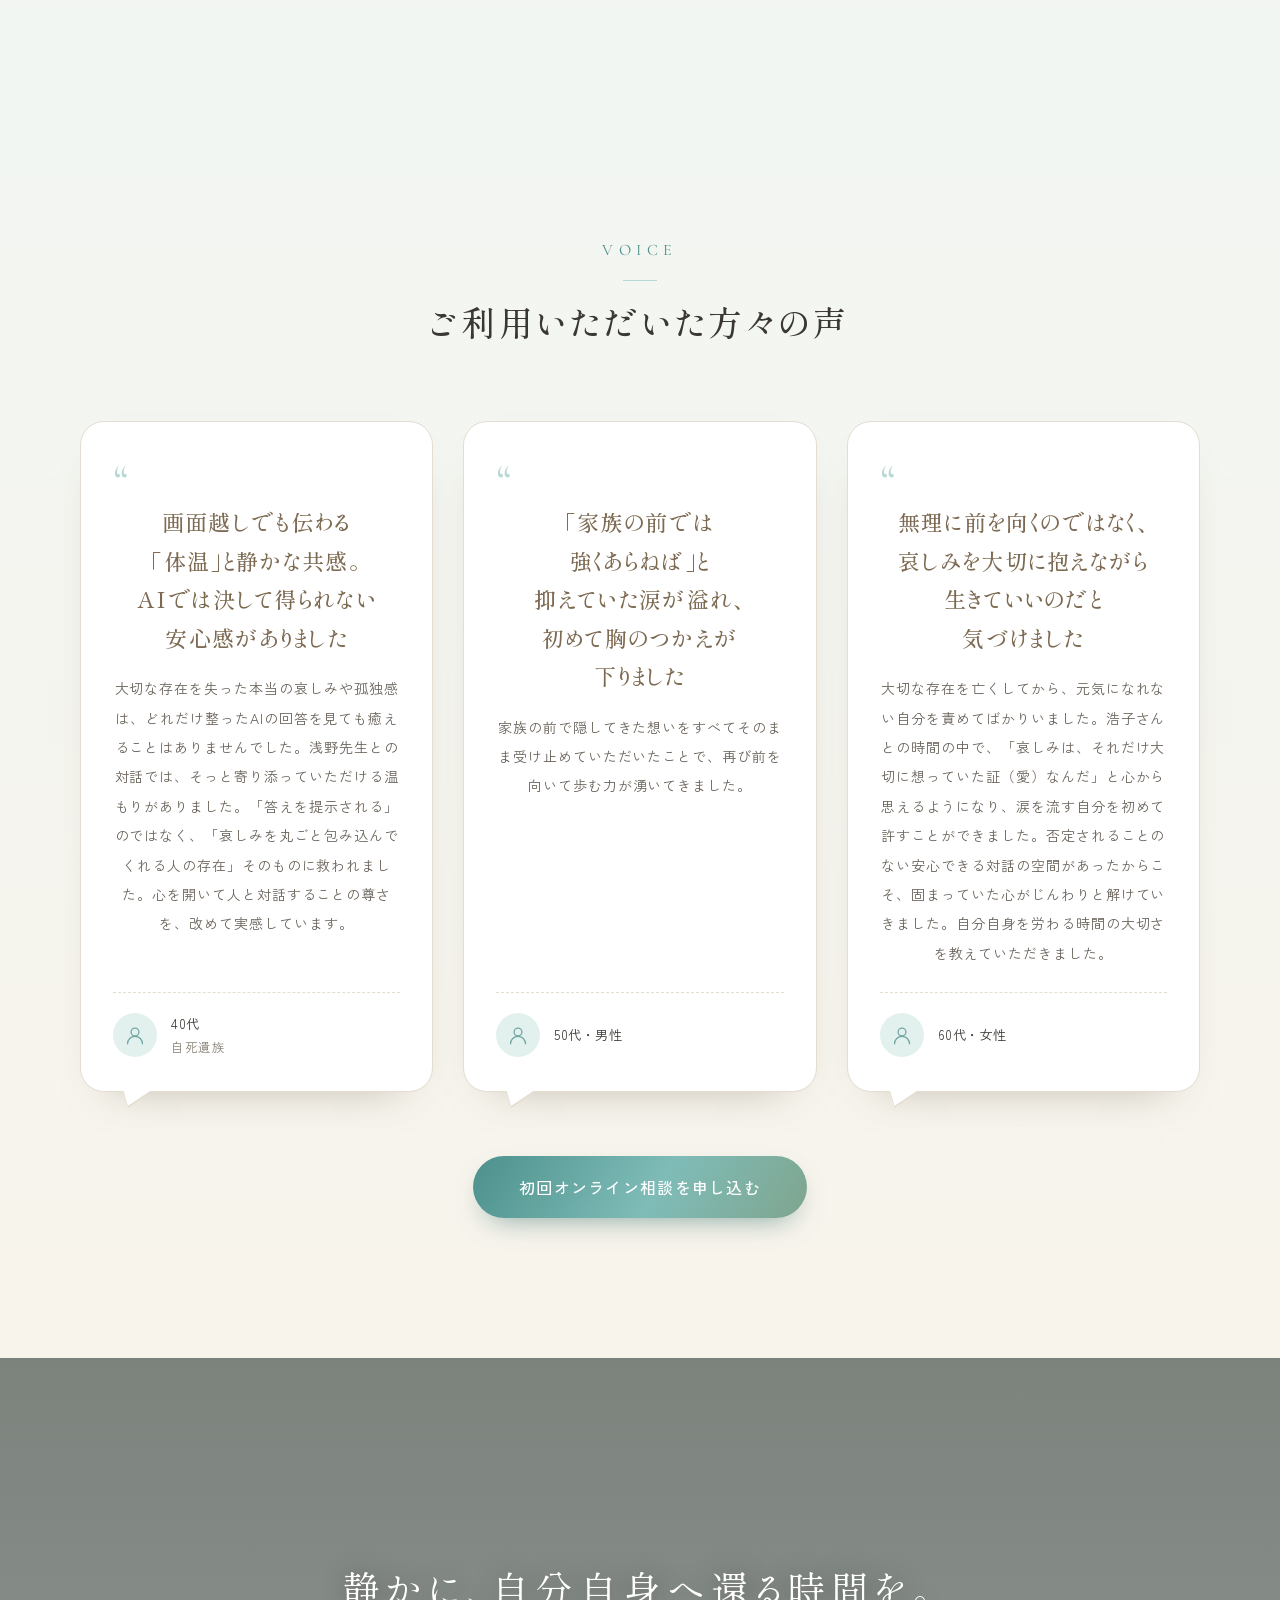
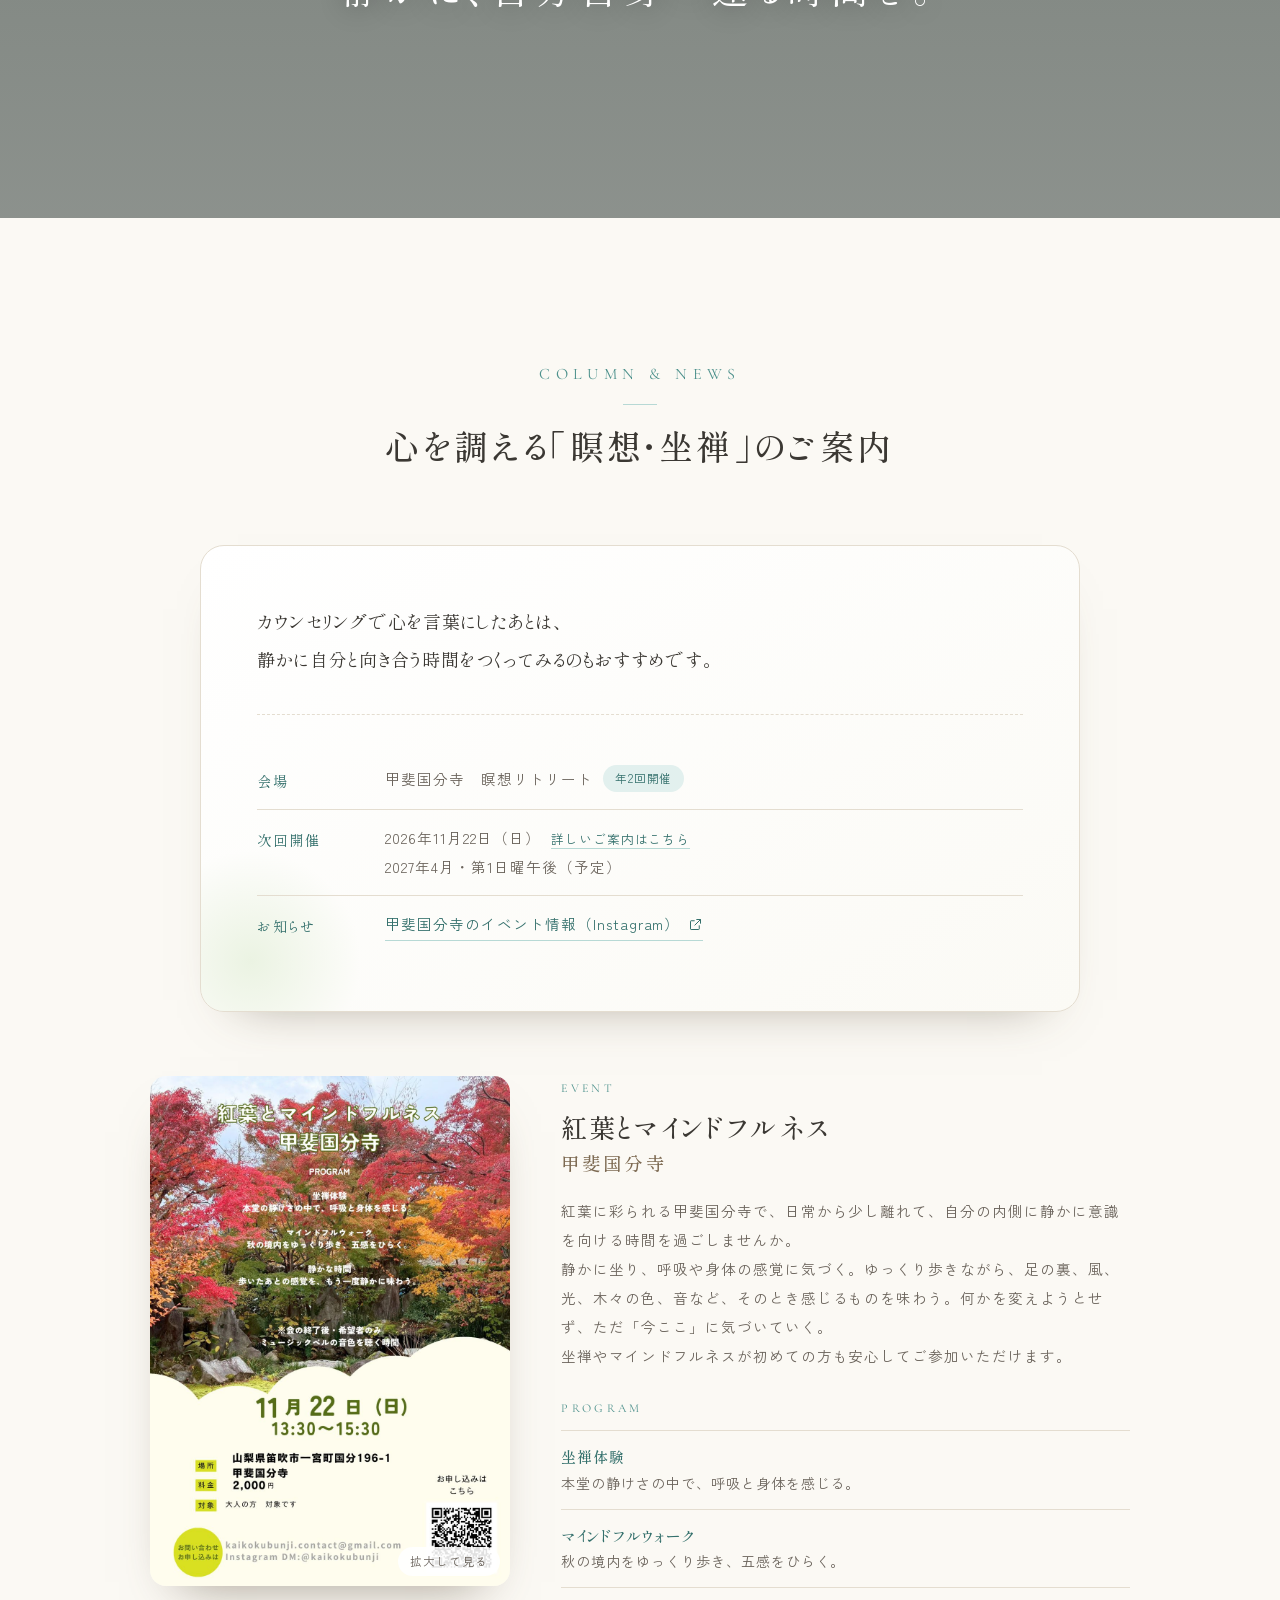
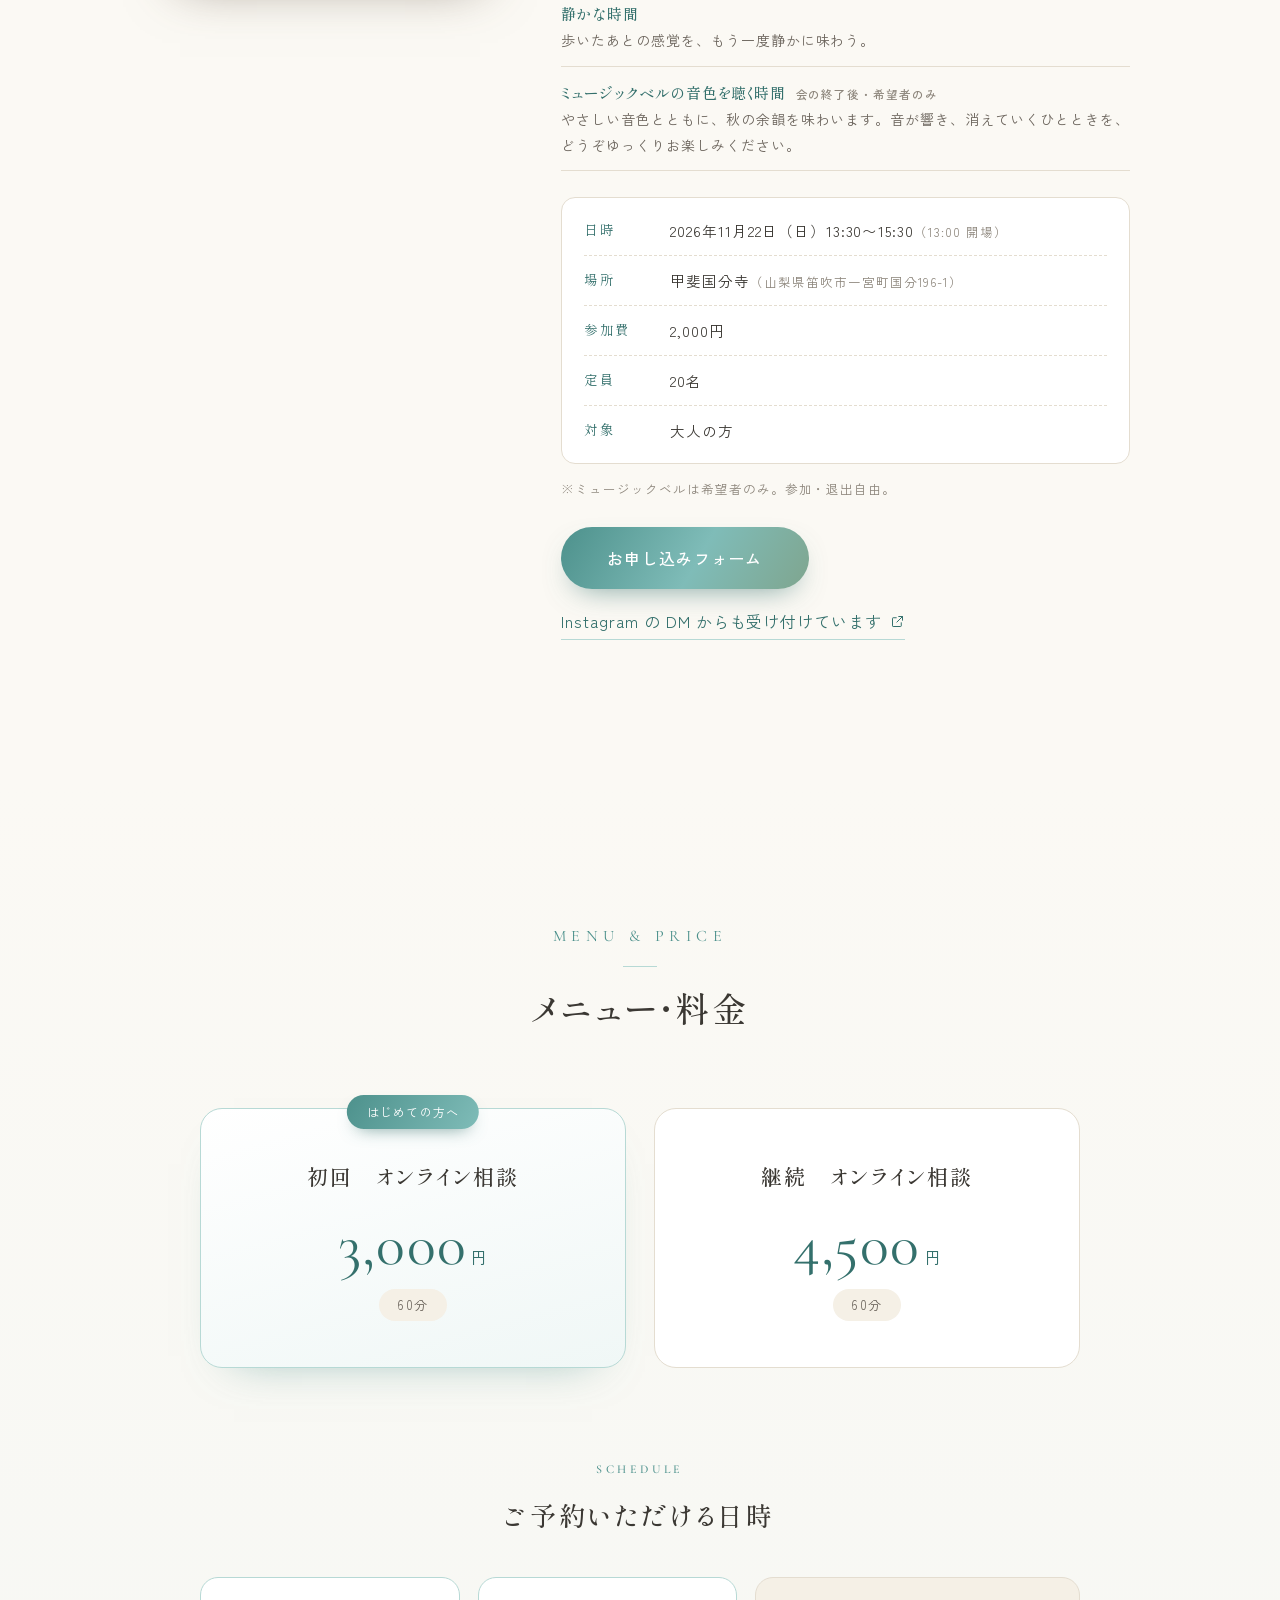
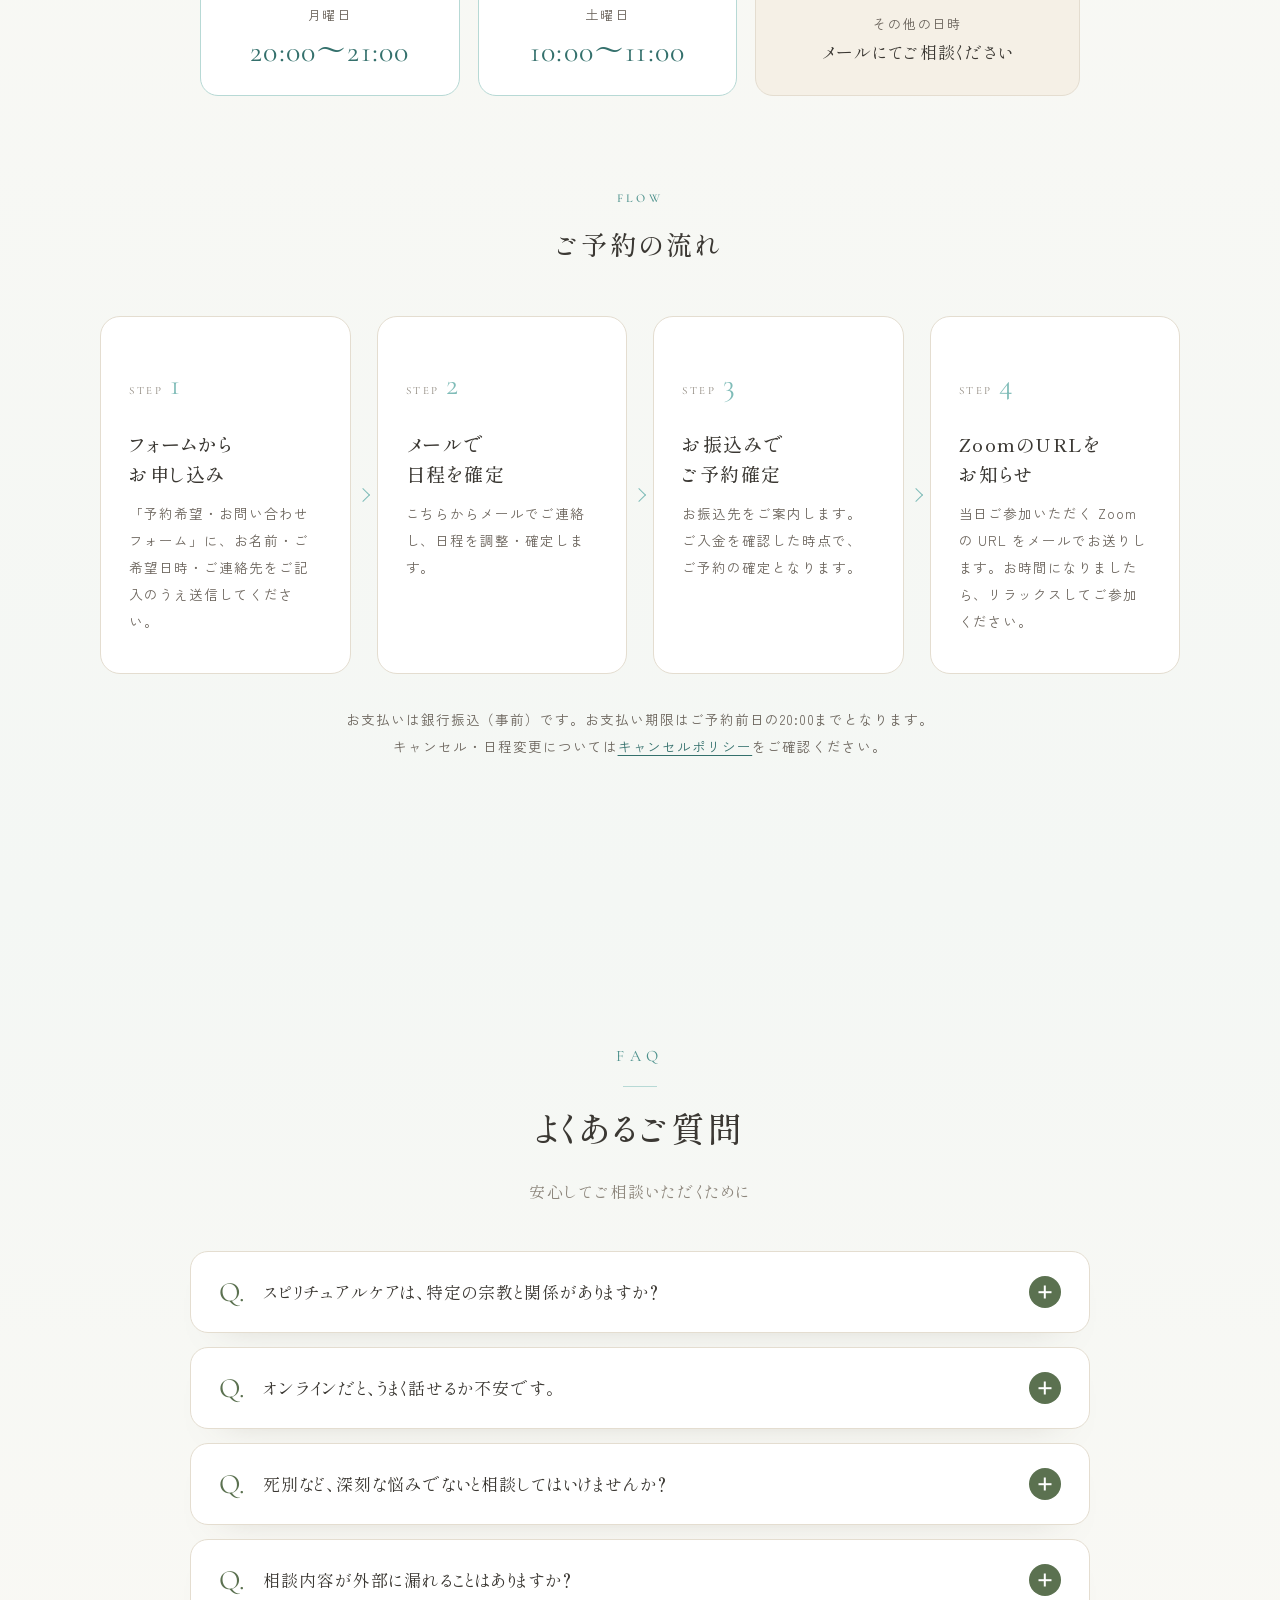
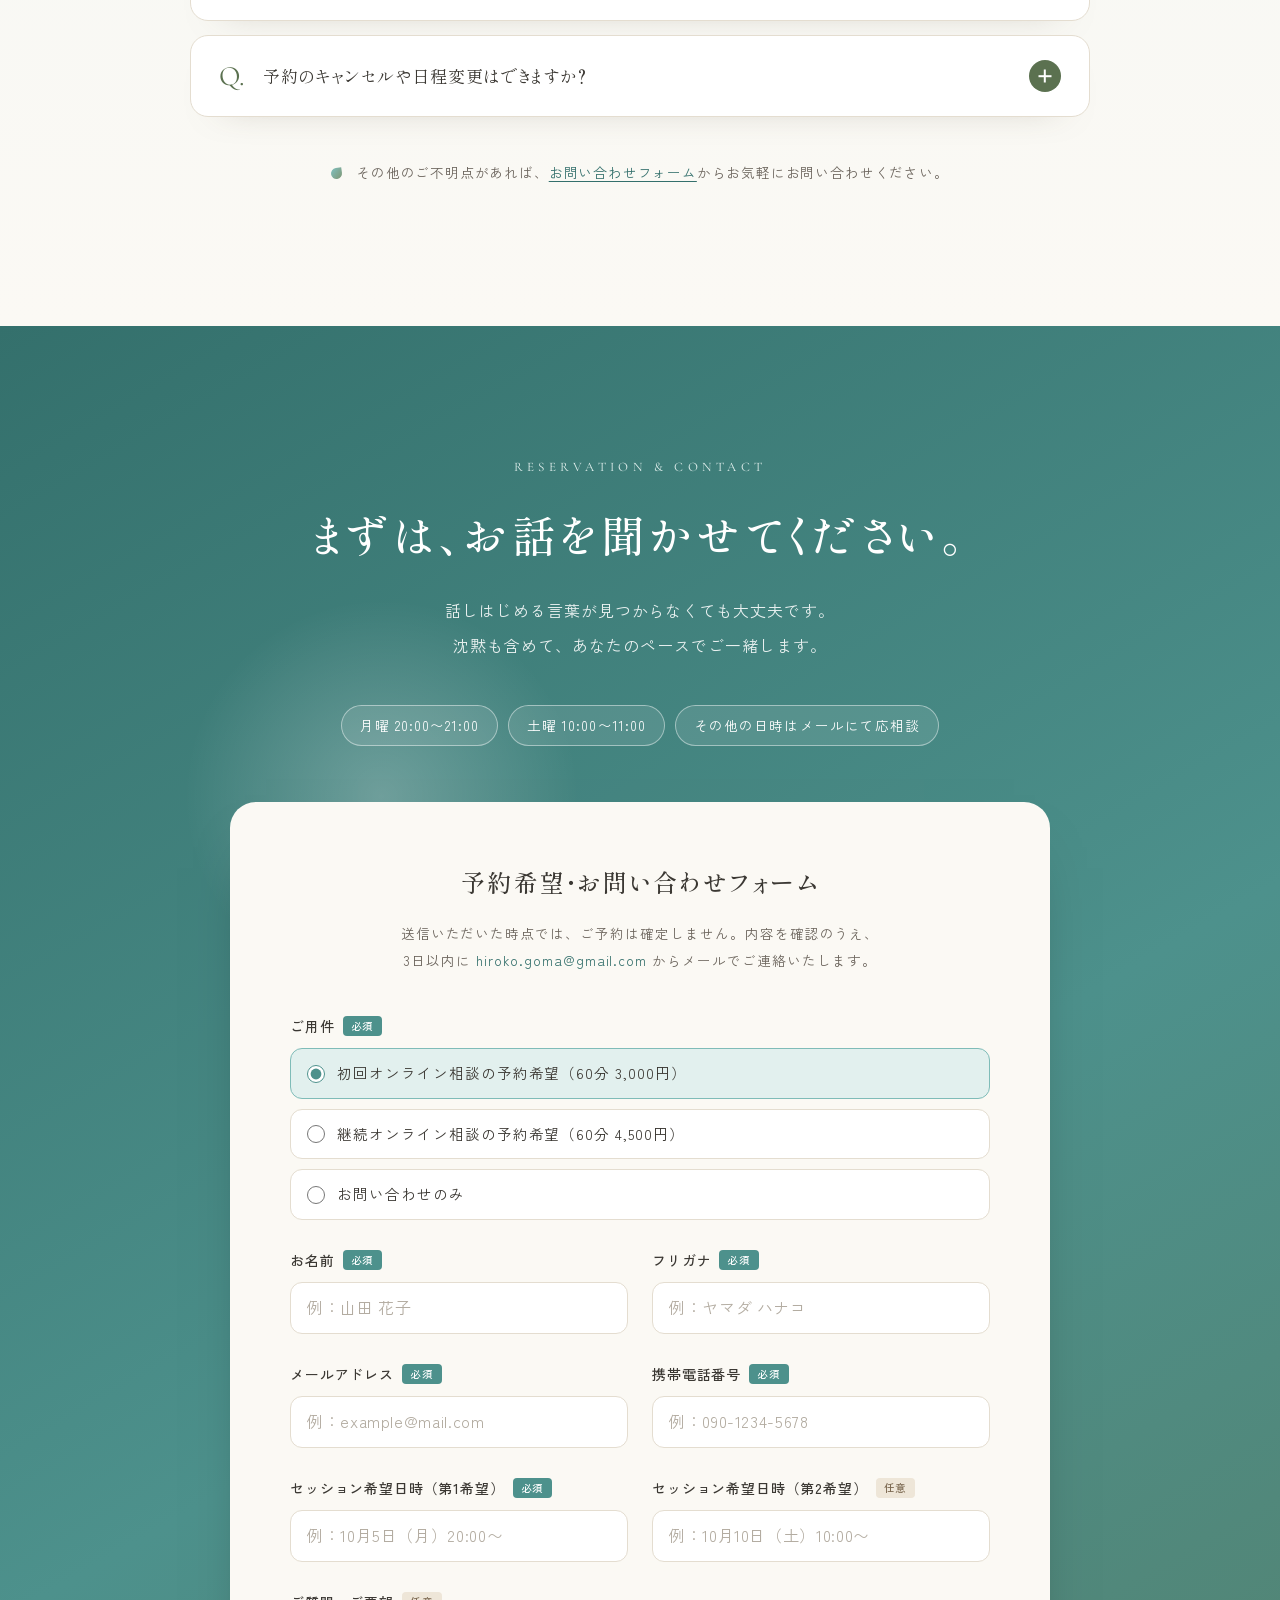
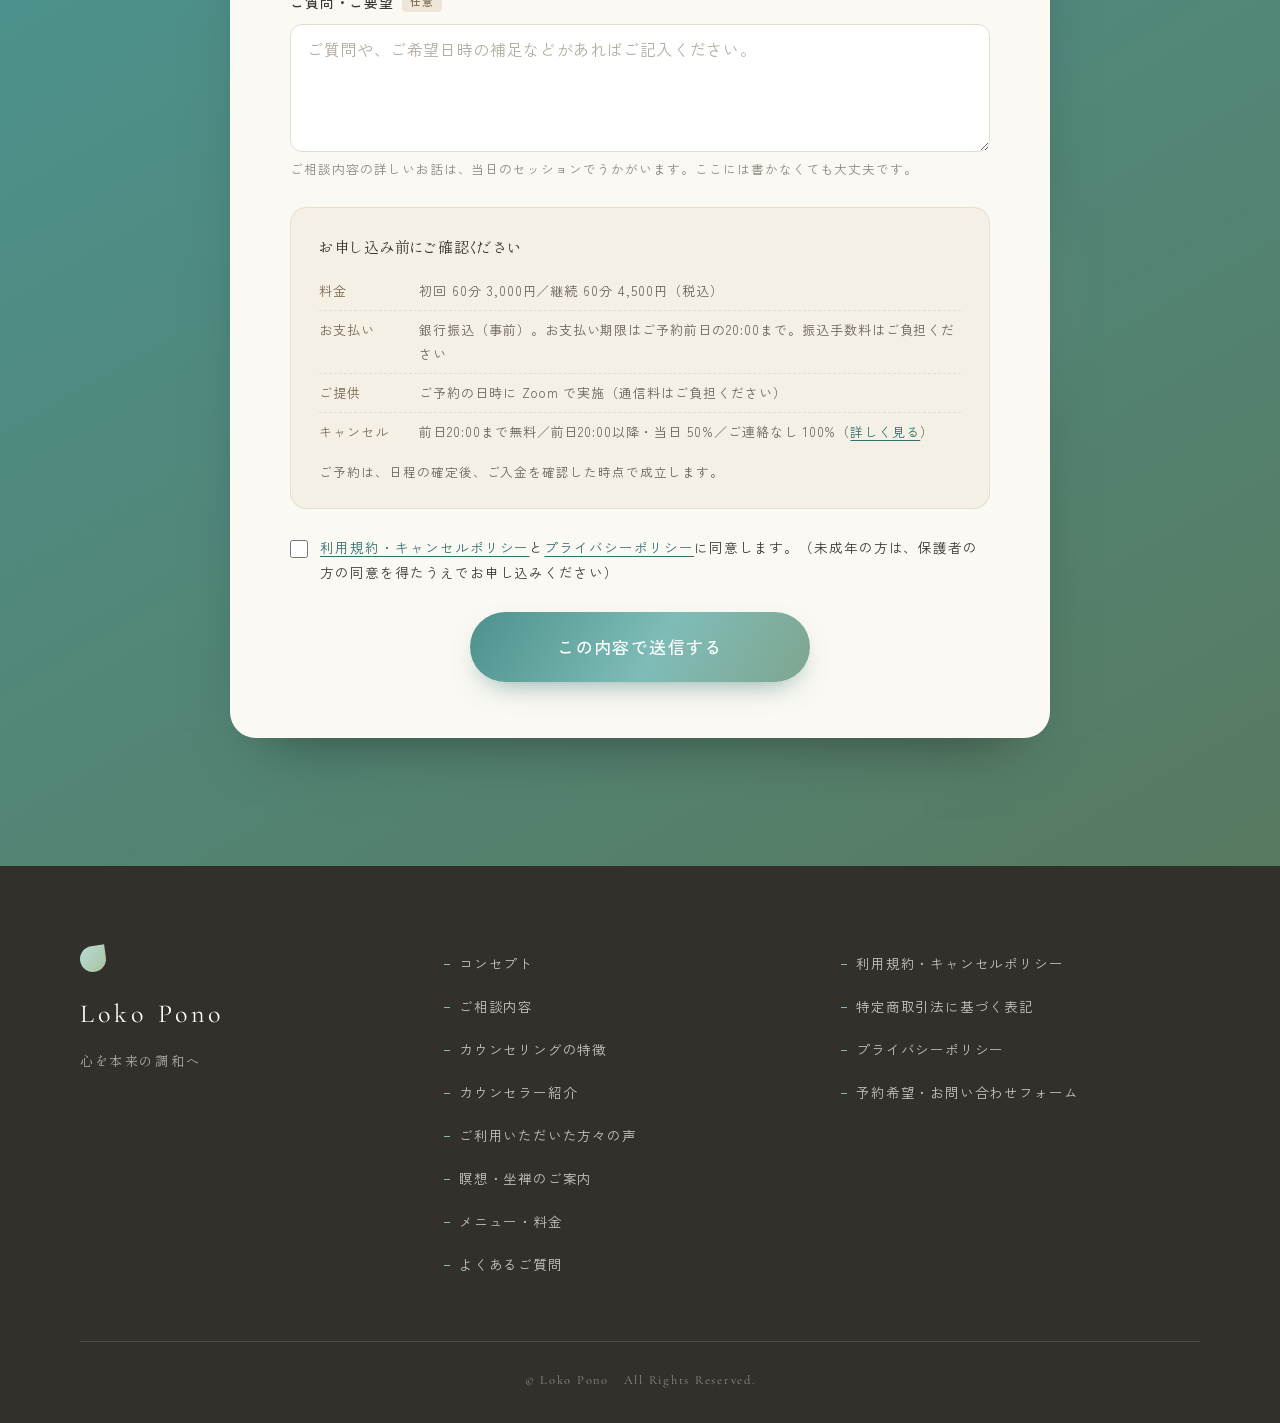
==== commit 992a5d3e: "Add files via upload" ====
--- a/index.html
+++ b/index.html
@@ -351,8 +351,6 @@
       </li>
     </ul>
 
-    <p class="voice__note">※掲載しているお声は、カウンセリングの雰囲気をお伝えするためのイメージです。</p>
-
     <div class="voice__action" data-anim>
       <a href="#reserve" data-reserve class="btn btn--primary">
         <span>初回オンライン相談を申し込む</span>
